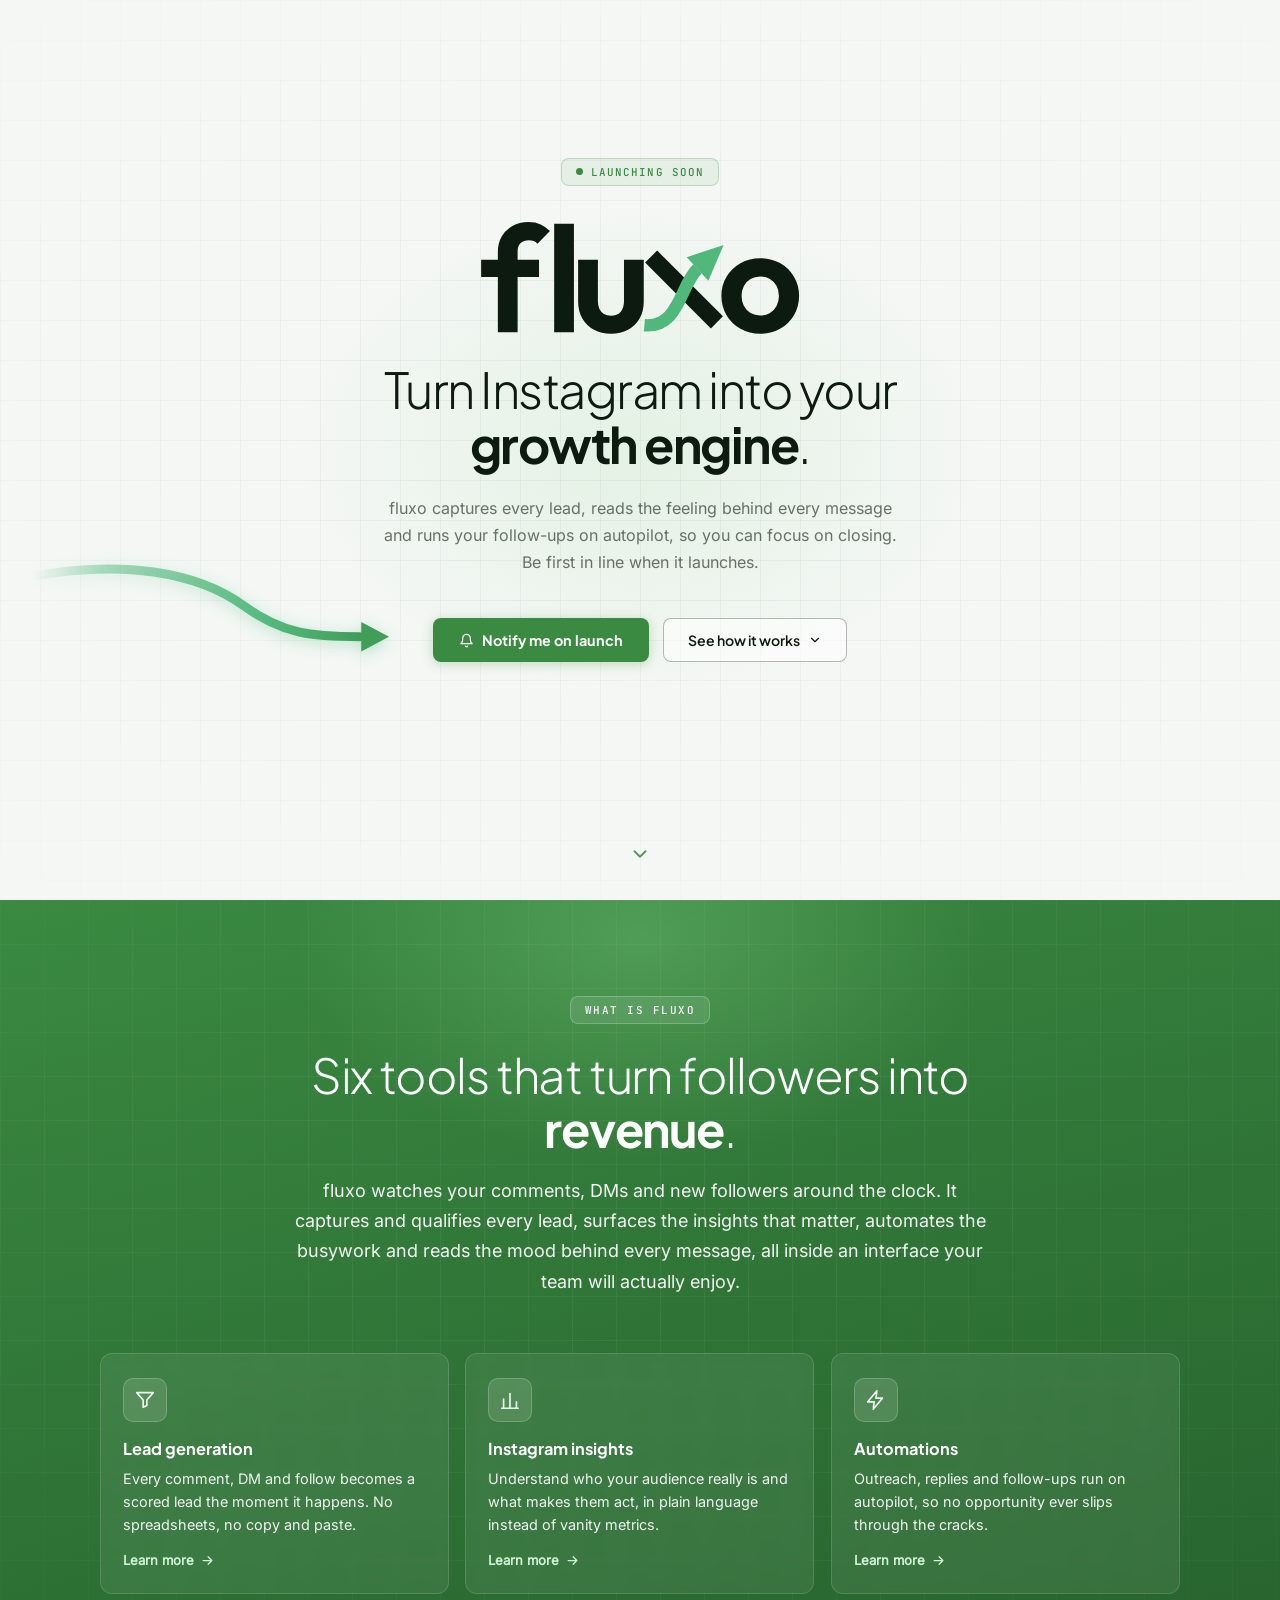
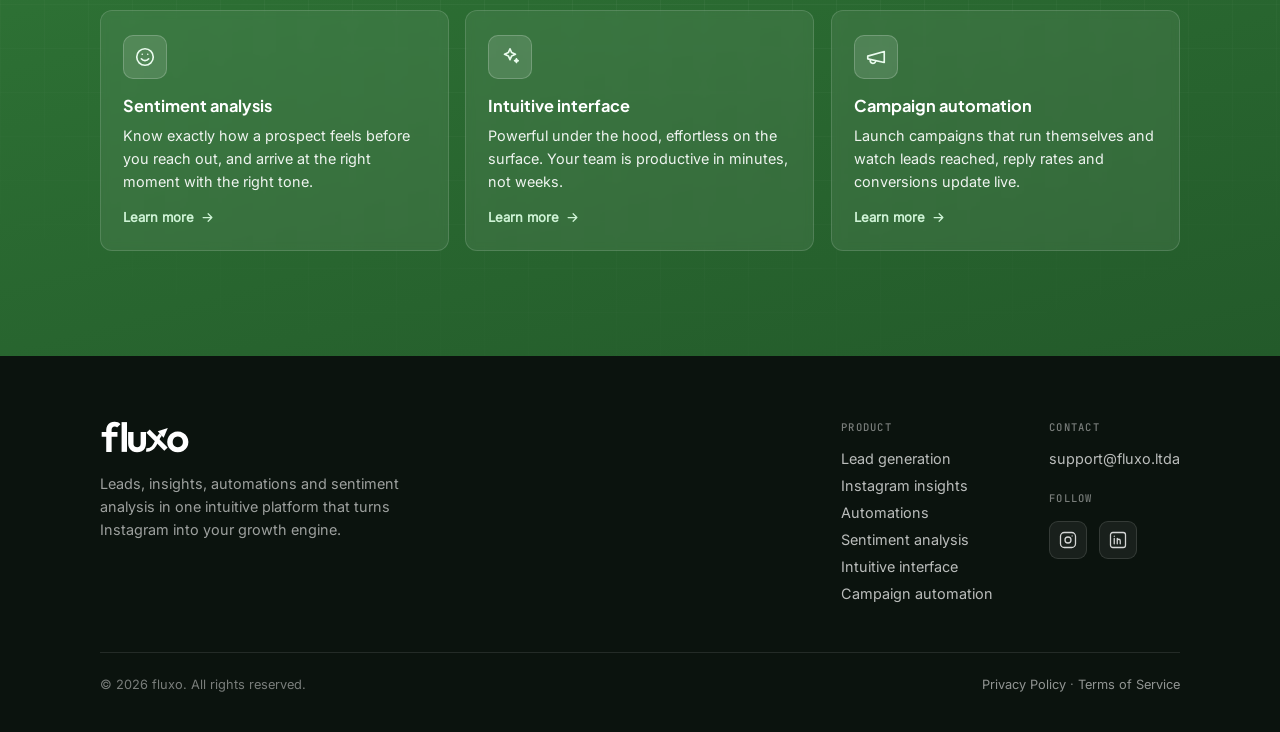
==== index.html @ 9ef4dfe9 "just flow" ====
<!DOCTYPE html><html lang="en"><head><meta charset="UTF-8"/><meta name="viewport" content="width=device-width,initial-scale=1,viewport-fit=cover"/><meta http-equiv="Content-Security-Policy" content="default-src 'none'; script-src 'sha256-4WPy30kkV44zpENaZ/X6O62LUem1Pz5Dt6xO+Ld1ZkA=' 'sha256-YEjooW00uyPLiehHqz4thWBObC7+czcZrtLSowVVfK8='; style-src 'self' 'unsafe-inline'; font-src 'self'; img-src 'self' data:; connect-src https://formspree.io; form-action https://formspree.io; base-uri 'none'"/><meta name="referrer" content="strict-origin-when-cross-origin"/><meta name="theme-color" content="#F4F7F4"/><title>fluxo: Turn Instagram into your growth engine</title><meta name="description" content="fluxo captures qualified leads, reads the sentiment behind every interaction and automates your follow-ups, straight from Instagram. Launching soon."/><meta property="og:type" content="website"/><meta property="og:url" content="https://fluxo.ltda/"/><meta property="og:title" content="fluxo: Turn Instagram into your growth engine"/><meta property="og:description" content="fluxo captures qualified leads, reads the sentiment behind every interaction and automates your follow-ups, straight from Instagram. Launching soon."/><meta property="og:image" content="https://fluxo.ltda/og.png"/><meta property="og:image:secure_url" content="https://fluxo.ltda/og.png"/><meta property="og:image:type" content="image/png"/><meta property="og:image:width" content="1200"/><meta property="og:image:height" content="630"/><meta property="og:image:alt" content="fluxo"/><meta property="og:site_name" content="fluxo"/><meta name="twitter:card" content="summary_large_image"/><meta name="twitter:title" content="fluxo: Turn Instagram into your growth engine"/><meta name="twitter:description" content="fluxo captures qualified leads, reads the sentiment behind every interaction and automates your follow-ups, straight from Instagram. Launching soon."/><meta name="twitter:image" content="https://fluxo.ltda/og.png"/><link rel="icon" type="image/svg+xml" href="./favicon.svg"/><link rel="stylesheet" href="./fonts/fonts.css"/><script type="application/ld+json">{"@context":"https://schema.org","@type":"Organization","name":"fluxo","url":"https://fluxo.ltda/","logo":"https://fluxo.ltda/logo.svg","sameAs":["https://www.instagram.com/fluxo.ltda/","https://www.linkedin.com/company/fluxo-ltda"]}</script><style>*,::after,::before{box-sizing:border-box;margin:0;padding:0}:root{--bg:#F4F7F4;--surface:#FFFFFF;--border:rgba(0,0,0,.08);--green:#3A8A41;--green-deep:#2F7535;--green-light:#7FCE85;--green-logo:#4FB87A;--text:#0D1A0F;--muted:rgba(13,26,15,.6)}html{scroll-behavior:smooth}body{font-family:Inter,'Segoe UI',sans-serif;display:flex;flex-direction:column;min-height:100vh;min-height:100dvh;background:var(--bg);color:var(--text);-webkit-text-size-adjust:100%}a{color:inherit}.main{flex:1;display:flex;align-items:center;justify-content:center;padding:48px 52px 72px;min-height:100vh;min-height:100dvh;position:relative;overflow:hidden}.main::before{content:'';position:absolute;top:50%;left:50%;width:700px;height:500px;transform:translate(-50%,-50%);background:radial-gradient(ellipse at center,rgba(127,206,133,.14) 0,transparent 68%);pointer-events:none}.main::after{content:'';position:absolute;inset:0;background-image:linear-gradient(rgba(0,0,0,.04) 1px,transparent 1px),linear-gradient(90deg,rgba(0,0,0,.04) 1px,transparent 1px);background-size:40px 40px;pointer-events:none;-webkit-mask-image:radial-gradient(ellipse 80% 70% at 50% 50%,#000 30%,transparent 100%);mask-image:radial-gradient(ellipse 80% 70% at 50% 50%,#000 30%,transparent 100%)}.content{position:relative;z-index:1;display:flex;flex-direction:column;align-items:center;text-align:center;max-width:680px;width:100%;margin-bottom:56px}.status-chip{display:inline-flex;align-items:center;gap:8px;padding:6px 14px;border-radius:8px;border:1px solid rgba(58,138,65,.25);background:rgba(58,138,65,.07);font-family:'JetBrains Mono',monospace;font-size:.68rem;font-weight:500;letter-spacing:.1em;color:var(--green);text-transform:uppercase;margin-bottom:30px}.pulse-dot{width:7px;height:7px;border-radius:8px;background:var(--green);flex-shrink:0;animation:pulse 2.2s ease-in-out infinite}@keyframes pulse{0%,100%{box-shadow:0 0 0 0 rgba(58,138,65,.45)}55%{box-shadow:0 0 0 6px rgba(58,138,65,0)}}.hero-group{display:flex;flex-direction:column;align-items:center;gap:22px;margin-bottom:22px}.hero-logo{height:124px;width:auto;display:block}.headline{font-family:'Plus Jakarta Sans',sans-serif;font-size:clamp(2rem,4.4vw,3.1rem);font-weight:300;letter-spacing:-1.5px;line-height:1.12;color:var(--text)}.headline b{font-weight:700;white-space:nowrap}.subline{font-size:1rem;line-height:1.7;color:var(--muted);max-width:520px;margin-bottom:42px}.cta-row{position:relative;display:flex;align-items:center;gap:14px;flex-wrap:wrap;justify-content:center}.btn-primary{display:inline-flex;align-items:center;gap:8px;padding:13px 26px;border-radius:8px;background:var(--green);color:#fff;font-family:'Plus Jakarta Sans',sans-serif;font-size:.9rem;font-weight:700;cursor:pointer;border:none;text-decoration:none;transition:background .15s,transform .15s,box-shadow .15s;box-shadow:0 2px 12px rgba(58,138,65,.28);touch-action:manipulation}.btn-primary:hover{background:var(--green-deep);transform:translateY(-2px);box-shadow:0 4px 18px rgba(58,138,65,.38)}.btn-primary:active{transform:translateY(0)}.btn-primary svg{width:15px;height:15px;fill:none;stroke:currentColor;stroke-width:2;stroke-linecap:round;stroke-linejoin:round}.btn-ghost{display:inline-flex;align-items:center;gap:8px;padding:12px 24px;border-radius:8px;background:rgba(255,255,255,.55);color:var(--text);font-family:'Plus Jakarta Sans',sans-serif;font-size:.88rem;font-weight:600;cursor:pointer;border:1px solid rgba(0,0,0,.28);text-decoration:none;transition:color .15s,border-color .2s,background .15s,transform .15s;touch-action:manipulation}.btn-ghost:hover{border-color:rgba(58,138,65,.4);background:rgba(58,138,65,.05);transform:translateY(-2px)}.btn-ghost svg{width:14px;height:14px;fill:none;stroke:currentColor;stroke-width:2;stroke-linecap:round;stroke-linejoin:round}.hero-arrow{position:absolute;right:calc(100% + 26px);top:50%;transform:translateY(-50%);width:min(30vw,470px);pointer-events:none;display:none}.hero-arrow svg{width:100%;height:auto;display:block;overflow:visible}@media (hover:hover) and (pointer:fine) and (min-width:980px){.hero-arrow{display:block}}.arrow-path{stroke-dasharray:1;stroke-dashoffset:1;animation:arrow-draw 1.35s cubic-bezier(.55,.08,.28,1) .75s forwards}@keyframes arrow-draw{to{stroke-dashoffset:0}}.arrow-shine{stroke-dasharray:.16 1.84;stroke-dashoffset:.16;opacity:.9;animation:arrow-shine 4.8s linear 2.6s infinite}@keyframes arrow-shine{0%{stroke-dashoffset:.16}42%{stroke-dashoffset:-1}100%{stroke-dashoffset:-1}}.arrow-head{opacity:0;transform:scale(.5);transform-origin:418px 96px;animation:arrow-pop .45s cubic-bezier(.34,1.56,.64,1) 1.95s forwards}@keyframes arrow-pop{to{opacity:1;transform:scale(1)}}.hero-arrow svg{animation:arrow-float 7s ease-in-out 2.4s infinite}@keyframes arrow-float{0%,100%{transform:translateY(0)}50%{transform:translateY(-7px)}}.scroll-cue{position:absolute;bottom:26px;left:50%;transform:translateX(-50%);z-index:2;width:40px;height:40px;display:flex;align-items:center;justify-content:center;color:var(--green);text-decoration:none;animation:cue 1.8s ease-in-out infinite;opacity:.85;visibility:visible;transition:opacity .35s,visibility 0s linear 0s}.scroll-cue:hover{opacity:1}.scroll-cue.hidden{opacity:0;visibility:hidden;pointer-events:none;transition:opacity .35s,visibility 0s linear .35s}.scroll-cue svg{width:22px;height:22px;fill:none;stroke:currentColor;stroke-width:2;stroke-linecap:round;stroke-linejoin:round}@keyframes cue{0%,100%{transform:translate(-50%,0)}50%{transform:translate(-50%,7px)}}.reveal{opacity:0;transform:translateY(18px);transition:opacity .6s ease,transform .6s ease;transition-delay:var(--reveal-delay,0s)}.reveal.in{opacity:1;transform:none}.product{position:relative;background:linear-gradient(165deg,#3a8a41 0,#2c6e33 55%,#235a2a 100%);color:#fff;padding:96px 52px 104px;overflow:hidden}.product::before{content:'';position:absolute;inset:0;background-image:linear-gradient(rgba(255,255,255,.05) 1px,transparent 1px),linear-gradient(90deg,rgba(255,255,255,.05) 1px,transparent 1px);background-size:44px 44px;-webkit-mask-image:radial-gradient(ellipse 90% 80% at 50% 28%,#000 30%,transparent 100%);mask-image:radial-gradient(ellipse 90% 80% at 50% 28%,#000 30%,transparent 100%);pointer-events:none}.product::after{content:'';position:absolute;top:-180px;left:50%;transform:translateX(-50%);width:700px;height:440px;background:radial-gradient(ellipse at center,rgba(127,206,133,.35) 0,transparent 70%);pointer-events:none}.product-inner{position:relative;z-index:1;max-width:1080px;margin:0 auto}.product-head{max-width:700px;margin:0 auto 56px;text-align:center}.product-kicker{display:inline-flex;align-items:center;gap:8px;font-family:'JetBrains Mono',monospace;font-size:.68rem;font-weight:500;letter-spacing:.14em;text-transform:uppercase;color:rgba(255,255,255,.97);background:rgba(255,255,255,.1);border:1px solid rgba(255,255,255,.22);padding:6px 14px;border-radius:8px;margin-bottom:24px}.product-title{font-family:'Plus Jakarta Sans',sans-serif;font-size:clamp(1.9rem,4.5vw,3rem);font-weight:300;letter-spacing:-1.2px;line-height:1.12;margin-bottom:20px}.product-title b{font-weight:700;white-space:nowrap}.product-lead{font-size:clamp(.98rem,2vw,1.12rem);line-height:1.7;color:rgba(255,255,255,.94)}.feature-grid{display:grid;grid-template-columns:repeat(3,1fr);gap:16px;perspective:1400px}.feature-card{position:relative;overflow:hidden;background:rgba(255,255,255,.07);border:1px solid rgba(255,255,255,.14);border-radius:12px;padding:24px 22px;text-align:left;-webkit-backdrop-filter:blur(4px);backdrop-filter:blur(4px);transition:transform .25s,background .2s,border-color .2s;text-decoration:none;color:inherit;display:block;will-change:transform}.feature-card:hover{transform:translateY(-4px);background:rgba(255,255,255,.11);border-color:rgba(255,255,255,.28)}.feature-card::after{content:'';position:absolute;inset:0;border-radius:inherit;background:radial-gradient(190px circle at var(--mx,50%) var(--my,50%),rgba(255,255,255,.12),transparent 65%);opacity:0;transition:opacity .25s;pointer-events:none}.feature-card:hover::after{opacity:1}.feature-card:focus-visible{outline:2px solid #CFF3D6;outline-offset:3px}.feature-icon{width:44px;height:44px;border-radius:10px;background:rgba(255,255,255,.12);border:1px solid rgba(255,255,255,.2);display:flex;align-items:center;justify-content:center;margin-bottom:16px;transition:transform .25s,background .2s}.feature-card:hover .feature-icon{transform:scale(1.07);background:rgba(255,255,255,.18)}.feature-icon svg{width:22px;height:22px;fill:none;stroke:#EAFBEE;stroke-width:1.8;stroke-linecap:round;stroke-linejoin:round}.feature-name{font-family:'Plus Jakarta Sans',sans-serif;font-size:1.02rem;font-weight:700;margin-bottom:8px}.feature-text{font-size:.9rem;line-height:1.6;color:rgba(255,255,255,.92)}.feature-more{margin-top:16px;display:inline-flex;align-items:center;gap:6px;font-size:.82rem;font-weight:700;color:#cff3d6}.feature-more svg{width:15px;height:15px;fill:none;stroke:currentColor;stroke-width:2;stroke-linecap:round;stroke-linejoin:round;transition:transform .2s}.feature-card:hover .feature-more svg{transform:translateX(3px)}.site-footer{background:#0b130e;color:rgba(255,255,255,.72);padding:64px 52px 40px}.footer-inner{max-width:1080px;margin:0 auto;display:flex;flex-wrap:wrap;gap:48px;justify-content:space-between}.footer-brand{max-width:340px}.footer-logo{height:34px;width:auto;display:block;margin-bottom:18px;filter:brightness(0) invert(1)}.footer-tagline{font-size:.9rem;line-height:1.6;color:rgba(255,255,255,.6)}.footer-cols{display:flex;gap:56px;flex-wrap:wrap}.footer-col h3{font-family:'JetBrains Mono',monospace;font-size:.66rem;letter-spacing:.12em;text-transform:uppercase;color:rgba(255,255,255,.45);margin-bottom:16px;font-weight:500}.footer-col .footer-mail,.footer-col a{display:block;font-size:.9rem;color:rgba(255,255,255,.72);text-decoration:none;margin-bottom:10px;transition:color .15s}.footer-col a:hover{color:var(--green-light)}.footer-social{display:flex;gap:12px;margin-top:2px}.footer-social a{width:38px;height:38px;border-radius:9px;margin:0;background:rgba(255,255,255,.06);border:1px solid rgba(255,255,255,.12);display:flex;align-items:center;justify-content:center;transition:background .15s,border-color .15s,transform .15s}.footer-social a:hover{background:rgba(127,206,133,.15);border-color:rgba(127,206,133,.4);transform:translateY(-2px)}.footer-social svg{width:18px;height:18px;fill:none;stroke:rgba(255,255,255,.82);stroke-width:1.7;stroke-linecap:round;stroke-linejoin:round}.footer-bottom{max-width:1080px;margin:40px auto 0;padding-top:24px;border-top:1px solid rgba(255,255,255,.1);display:flex;flex-wrap:wrap;gap:12px;justify-content:space-between;align-items:center;font-size:.8rem;color:rgba(255,255,255,.45)}.footer-bottom a{color:rgba(255,255,255,.55);text-decoration:none}.footer-bottom a:hover{color:var(--green-light)}.notify-overlay{position:fixed;inset:0;z-index:100;display:flex;align-items:center;justify-content:center;background:rgba(10,20,12,.45);-webkit-backdrop-filter:blur(6px);backdrop-filter:blur(6px);opacity:0;visibility:hidden;pointer-events:none;transition:opacity .22s ease,visibility 0s linear .22s}.notify-overlay.open{opacity:1;visibility:visible;pointer-events:all;transition:opacity .22s ease,visibility 0s linear 0s}.notify-modal{position:relative;background:#fff;border:1px solid rgba(0,0,0,.09);border-radius:8px;padding:40px 40px 36px;width:100%;max-width:420px;box-shadow:0 24px 64px rgba(0,0,0,.13),0 4px 16px rgba(0,0,0,.07);transform:translateY(14px) scale(.97);transition:transform .25s cubic-bezier(.22,1,.36,1);font-family:'Plus Jakarta Sans',sans-serif}.notify-overlay.open .notify-modal{transform:translateY(0) scale(1)}.modal-close{position:absolute;top:16px;right:16px;width:30px;height:30px;border-radius:8px;background:0 0;border:1px solid var(--border);display:flex;align-items:center;justify-content:center;cursor:pointer;color:var(--muted);transition:background .15s,color .15s,border-color .15s}.modal-close:hover{background:rgba(0,0,0,.05);color:var(--text);border-color:rgba(0,0,0,.15)}.modal-close svg{width:13px;height:13px}.modal-bell{width:44px;height:44px;border-radius:8px;background:rgba(58,138,65,.1);border:1px solid rgba(58,138,65,.2);display:flex;align-items:center;justify-content:center;margin-bottom:18px}.modal-bell svg{width:20px;height:20px;stroke:var(--green);fill:none;stroke-width:2;stroke-linecap:round;stroke-linejoin:round}.modal-title{font-size:1.2rem;font-weight:700;letter-spacing:-.4px;color:var(--text);margin-bottom:6px}.modal-desc{font-size:.875rem;color:var(--muted);line-height:1.55;margin-bottom:26px}.modal-form{display:flex;flex-direction:column;gap:14px}.field-group{display:flex;flex-direction:column;gap:6px}.field-group label{font-size:.78rem;font-weight:600;color:var(--text);letter-spacing:.01em}.field-group input{padding:10px 14px;border-radius:8px;border:1px solid rgba(0,0,0,.13);background:#fafafa;font-family:'Plus Jakarta Sans',sans-serif;font-size:.88rem;color:var(--text);outline:0;transition:border-color .18s,box-shadow .18s,background .18s}.field-group input::placeholder{color:rgba(13,26,15,.48)}.field-group input:focus{border-color:rgba(58,138,65,.55);background:#fff;box-shadow:0 0 0 3px rgba(58,138,65,.1)}.field-group input.invalid{border-color:rgba(210,50,50,.5);box-shadow:0 0 0 3px rgba(210,50,50,.08)}.field-error{font-size:.74rem;color:#c0392b;margin-top:1px;display:none}.field-error.visible{display:block}.form-error{font-size:.8rem;color:#c0392b;line-height:1.45;margin-top:2px;display:none}.form-error.visible{display:block}.modal-submit{margin-top:6px;padding:12px 20px;border-radius:8px;background:var(--green);color:#fff;font-family:'Plus Jakarta Sans',sans-serif;font-size:.88rem;font-weight:700;border:none;cursor:pointer;transition:background .15s,transform .15s,box-shadow .15s;box-shadow:0 2px 10px rgba(58,138,65,.3);touch-action:manipulation}.modal-submit:hover{background:var(--green-deep);transform:translateY(-1px);box-shadow:0 4px 16px rgba(58,138,65,.38)}.modal-submit:active{transform:translateY(0)}.modal-success{display:none;flex-direction:column;align-items:center;text-align:center;padding:12px 0 4px}.modal-success.show{display:flex}.modal-form.hide{display:none}.success-check{width:52px;height:52px;border-radius:8px;background:rgba(58,138,65,.1);border:1.5px solid rgba(58,138,65,.3);display:flex;align-items:center;justify-content:center;margin-bottom:16px}.success-check svg{width:22px;height:22px;stroke:var(--green);fill:none;stroke-width:2.5;stroke-linecap:round;stroke-linejoin:round}.success-title{font-size:1.05rem;font-weight:700;color:var(--text);margin-bottom:6px}.success-sub{font-size:.84rem;color:var(--muted);line-height:1.55}@media (max-width:860px){.main{padding:32px 24px 64px}.product{padding:72px 24px 84px}.feature-grid{grid-template-columns:1fr 1fr}.site-footer{padding:56px 24px 36px}.footer-inner{gap:36px}}@media (max-width:600px){.main{padding:28px 20px 64px;padding-top:calc(28px + env(safe-area-inset-top));padding-left:calc(20px + env(safe-area-inset-left));padding-right:calc(20px + env(safe-area-inset-right))}.content{margin-bottom:24px}.hero-group{gap:16px}.hero-logo{height:92px}.headline{font-size:clamp(1.5rem,6.4vw,1.9rem);letter-spacing:-.6px}.btn-ghost,.btn-primary{padding:13px 24px;font-size:.9rem}.notify-overlay{padding:16px;align-items:flex-end}.notify-modal{padding:32px 24px 28px;margin-bottom:env(safe-area-inset-bottom)}.field-group input{font-size:16px;padding:12px 14px}.modal-submit{padding:14px 20px;font-size:.95rem}.scroll-cue{bottom:calc(16px + env(safe-area-inset-bottom))}}@media (max-width:560px){.product{padding:56px 20px 64px}.feature-grid{grid-template-columns:1fr}.footer-inner{flex-direction:column;gap:32px}.footer-cols{gap:36px}.footer-bottom{flex-direction:column;align-items:flex-start;gap:8px}}@media (hover:none) and (pointer:coarse){.hero-arrow{display:none}}@media (prefers-reduced-motion:reduce){html{scroll-behavior:auto}.hero-arrow svg,.pulse-dot,.scroll-cue{animation:none}.arrow-path{animation:none;stroke-dashoffset:0}.arrow-head{animation:none;opacity:1;transform:none}.arrow-shine{display:none}.reveal{opacity:1;transform:none;transition:none}.feature-card,.feature-icon{transition:none}}</style></head><body><main class="main"><div class="content"><span class="status-chip" data-reveal><span class="pulse-dot"></span>Launching soon</span><div class="hero-group" data-reveal><img class="hero-logo" src="./logo.svg" alt="fluxo"/><h1 class="headline">Turn Instagram into your <b>growth engine</b>.</h1></div><p class="subline" data-reveal>fluxo captures every lead, reads the feeling behind every message and runs your follow-ups on autopilot, so you can focus on closing. Be first in line when it launches.</p><div class="cta-row" data-reveal><span class="hero-arrow" aria-hidden="true"><svg viewBox="0 0 470 200" xmlns="http://www.w3.org/2000/svg"><defs><linearGradient id="arrowGrad" x1="0" y1="0" x2="1" y2="0"><stop offset="0" stop-color="#4FB87A" stop-opacity="0"/><stop offset=".22" stop-color="#4FB87A" stop-opacity=".45"/><stop offset=".7" stop-color="#4FB87A" stop-opacity=".95"/><stop offset="1" stop-color="#3F9E59"/></linearGradient><filter id="arrowGlow" x="-20%" y="-60%" width="140%" height="220%"><feDropShadow dx="0" dy="4" stdDeviation="9" flood-color="#4FB87A" flood-opacity=".38"/></filter></defs><g filter="url(#arrowGlow)"><path class="arrow-path" pathLength="1" fill="none" stroke="url(#arrowGrad)" stroke-width="11" stroke-linecap="round" d="M 12 22 C 120 2 212 16 270 58 C 318 93 354 96 412 96"/><path class="arrow-shine" pathLength="1" fill="none" stroke="#E9FFEF" stroke-width="3.6" stroke-linecap="round" d="M 12 22 C 120 2 212 16 270 58 C 318 93 354 96 412 96"/><path class="arrow-head" fill="#3F9E59" d="M 414 78 L 448 96 L 414 114 Z"/></g></svg> </span><button class="btn-primary" id="notifyBtn" type="button"><svg viewBox="0 0 24 24" aria-hidden="true" focusable="false"><path d="M18 8A6 6 0 0 0 6 8c0 7-3 9-3 9h18s-3-2-3-9"/><path d="M13.73 21a2 2 0 0 1-3.46 0"/></svg> Notify me on launch</button> <a class="btn-ghost" href="#product">See how it works <svg viewBox="0 0 24 24" aria-hidden="true" focusable="false"><polyline points="6 9 12 15 18 9"/></svg></a></div></div><a class="scroll-cue" href="#product" aria-label="Scroll to learn more"><svg viewBox="0 0 24 24" aria-hidden="true" focusable="false"><polyline points="6 9 12 15 18 9"/></svg></a></main><section class="product" id="product"><div class="product-inner"><div class="product-head" data-scroll-reveal><span class="product-kicker">What is fluxo</span><h2 class="product-title">Six tools that turn followers into <b>revenue</b>.</h2><p class="product-lead">fluxo watches your comments, DMs and new followers around the clock. It captures and qualifies every lead, surfaces the insights that matter, automates the busywork and reads the mood behind every message, all inside an interface your team will actually enjoy.</p></div><div class="feature-grid"><a class="feature-card" href="./generate-leads.html" data-scroll-reveal><div class="feature-icon"><svg viewBox="0 0 24 24" aria-hidden="true" focusable="false"><path d="M3 4h18l-7 8v6l-4 2v-8z"/></svg></div><h3 class="feature-name">Lead generation</h3><p class="feature-text">Every comment, DM and follow becomes a scored lead the moment it happens. No spreadsheets, no copy and paste.</p><span class="feature-more">Learn more<svg viewBox="0 0 24 24" aria-hidden="true" focusable="false"><path d="M5 12h14M13 6l6 6-6 6"/></svg></span></a><a class="feature-card" href="./instagram-insights.html" data-scroll-reveal><div class="feature-icon"><svg viewBox="0 0 24 24" aria-hidden="true" focusable="false"><path d="M5 21V11M12 21V5M19 21V14"/><path d="M3 21h18"/></svg></div><h3 class="feature-name">Instagram insights</h3><p class="feature-text">Understand who your audience really is and what makes them act, in plain language instead of vanity metrics.</p><span class="feature-more">Learn more<svg viewBox="0 0 24 24" aria-hidden="true" focusable="false"><path d="M5 12h14M13 6l6 6-6 6"/></svg></span></a><a class="feature-card" href="./automations.html" data-scroll-reveal><div class="feature-icon"><svg viewBox="0 0 24 24" aria-hidden="true" focusable="false"><path d="M13 2 3 14h7l-1 8 10-12h-7z"/></svg></div><h3 class="feature-name">Automations</h3><p class="feature-text">Outreach, replies and follow-ups run on autopilot, so no opportunity ever slips through the cracks.</p><span class="feature-more">Learn more<svg viewBox="0 0 24 24" aria-hidden="true" focusable="false"><path d="M5 12h14M13 6l6 6-6 6"/></svg></span></a><a class="feature-card" href="./sentiment-analysis.html" data-scroll-reveal><div class="feature-icon"><svg viewBox="0 0 24 24" aria-hidden="true" focusable="false"><circle cx="12" cy="12" r="9"/><path d="M8 14s1.5 2 4 2 4-2 4-2"/><path d="M9 9h.01M15 9h.01"/></svg></div><h3 class="feature-name">Sentiment analysis</h3><p class="feature-text">Know exactly how a prospect feels before you reach out, and arrive at the right moment with the right tone.</p><span class="feature-more">Learn more<svg viewBox="0 0 24 24" aria-hidden="true" focusable="false"><path d="M5 12h14M13 6l6 6-6 6"/></svg></span></a><a class="feature-card" href="./intuitive-interface.html" data-scroll-reveal><div class="feature-icon"><svg viewBox="0 0 24 24" aria-hidden="true" focusable="false"><path d="M12 3l1.8 4.2L18 9l-4.2 1.8L12 15l-1.8-4.2L6 9l4.2-1.8z"/><path d="M19 14l.6 1.4 1.4.6-1.4.6-.6 1.4-.6-1.4-1.4-.6 1.4-.6z"/></svg></div><h3 class="feature-name">Intuitive interface</h3><p class="feature-text">Powerful under the hood, effortless on the surface. Your team is productive in minutes, not weeks.</p><span class="feature-more">Learn more<svg viewBox="0 0 24 24" aria-hidden="true" focusable="false"><path d="M5 12h14M13 6l6 6-6 6"/></svg></span></a><a class="feature-card" href="./campaign-automation.html" data-scroll-reveal><div class="feature-icon"><svg viewBox="0 0 24 24" aria-hidden="true" focusable="false"><path d="m3 11 18-5v12L3 14v-3z"/><path d="M11.6 16.8a3 3 0 1 1-5.8-1.6"/></svg></div><h3 class="feature-name">Campaign automation</h3><p class="feature-text">Launch campaigns that run themselves and watch leads reached, reply rates and conversions update live.</p><span class="feature-more">Learn more<svg viewBox="0 0 24 24" aria-hidden="true" focusable="false"><path d="M5 12h14M13 6l6 6-6 6"/></svg></span></a></div></div></section><footer class="site-footer"><div class="footer-inner"><div class="footer-brand"><img class="footer-logo" src="./logo.svg" alt="fluxo"/><p class="footer-tagline">Leads, insights, automations and sentiment analysis in one intuitive platform that turns Instagram into your growth engine.</p></div><div class="footer-cols"><div class="footer-col"><h3>Product</h3><a href="./generate-leads.html">Lead generation</a> <a href="./instagram-insights.html">Instagram insights</a> <a href="./automations.html">Automations</a> <a href="./sentiment-analysis.html">Sentiment analysis</a> <a href="./intuitive-interface.html">Intuitive interface</a> <a href="./campaign-automation.html">Campaign automation</a></div><div class="footer-col"><h3>Contact</h3><a class="footer-mail" href="mailto:support@fluxo.ltda">support@fluxo.ltda</a><h3 style="margin-top:24px">Follow</h3><div class="footer-social"><a href="https://www.instagram.com/fluxo.ltda/" target="_blank" rel="noopener noreferrer" aria-label="Instagram"><svg viewBox="0 0 24 24"><rect x="2" y="2" width="20" height="20" rx="5"/><circle cx="12" cy="12" r="4"/><path d="M17.5 6.5h.01"/></svg></a><a href="https://www.linkedin.com/company/fluxo-ltda" target="_blank" rel="noopener noreferrer" aria-label="LinkedIn"><svg viewBox="0 0 24 24"><rect x="2" y="2" width="20" height="20" rx="3"/><path d="M7 10v7M7 7v.01M11 17v-4a2 2 0 0 1 4 0v4M11 10v7"/></svg></a></div></div></div></div><div class="footer-bottom"><span>© 2026 fluxo. All rights reserved.</span> <span><a href="#">Privacy Policy</a> · <a href="#">Terms of Service</a></span></div></footer><div id="notifyOverlay" class="notify-overlay" role="dialog" aria-modal="true" aria-labelledby="modalTitle" aria-hidden="true"><div class="notify-modal"><button class="modal-close" id="modalClose" type="button" aria-label="Close"><svg viewBox="0 0 24 24" fill="none" stroke="currentColor" stroke-width="2" stroke-linecap="round" aria-hidden="true" focusable="false"><line x1="18" y1="6" x2="6" y2="18"/><line x1="6" y1="6" x2="18" y2="18"/></svg></button><div class="modal-bell"><svg viewBox="0 0 24 24" aria-hidden="true" focusable="false"><path d="M18 8A6 6 0 0 0 6 8c0 7-3 9-3 9h18s-3-2-3-9"/><path d="M13.73 21a2 2 0 0 1-3.46 0"/></svg></div><h2 class="modal-title" id="modalTitle">Be first in line</h2><p class="modal-desc">Leave your details and we'll email you the moment fluxo goes live. No spam, just the launch.</p><form class="modal-form" id="notifyForm" action="https://formspree.io/f/xwvjplwk" method="POST" novalidate><div class="field-group"><label for="modalName">Full name</label> <input type="text" id="modalName" name="fullName" placeholder="Jane Smith" autocomplete="name" maxlength="100" required aria-required="true" aria-describedby="nameError"/> <span class="field-error" id="nameError">Please enter your full name.</span></div><div class="field-group"><label for="modalEmail">Email</label> <input type="email" id="modalEmail" name="email" placeholder="jane@example.com" autocomplete="email" maxlength="254" required aria-required="true" aria-describedby="emailError"/> <span class="field-error" id="emailError">Please enter a valid email address.</span></div><div class="field-group"><label for="modalPhone">Phone <span style="font-weight:400;color:var(--muted)">(optional)</span></label> <input type="tel" id="modalPhone" name="phone" placeholder="+55 11 99999-9999" autocomplete="tel" inputmode="tel" maxlength="32" aria-describedby="phoneError"/> <span class="field-error" id="phoneError">Please enter a valid phone number.</span></div><input type="text" name="_gotcha" tabindex="-1" autocomplete="off" aria-hidden="true" style="position:absolute;left:-9999px;width:1px;height:1px;opacity:0;pointer-events:none"/><p class="form-error" id="formError" role="alert"></p><button type="submit" class="modal-submit">Notify me on launch</button></form><div class="modal-success" id="modalSuccess" role="status"><div class="success-check"><svg viewBox="0 0 24 24" aria-hidden="true" focusable="false"><polyline points="20 6 9 17 4 12"/></svg></div><div class="success-title">You're on the list</div><p class="success-sub">We'll email you the moment fluxo is ready to meet you.</p></div></div></div><script>function _0x4098(){var _0x36ed53=['Bw9KywXdBg9Zzq','BgvMDa','CMvTB3zL','CMvZzxq','C2HVDW','CgHVBMvfCNjVCG','y2XPzw50wq','ifLVDsDYzsbVBIb0AguGBgLZDa','zgvNkq','Dg9Nz2XL','DhjPBq','ANnVBG','yMfJA2DYB3vUza','ls1TEa','D2LKDgG','Cg9PBNrLCMrVD24','Aw5WDxqUAw52ywXPza','Dg9gAxHLza','Bw91C2vTB3zL','Aw52ywXPza','yxjPys1PBNzHBgLK','yxbWzw5Kq2HPBgq','BM90Awz5qNrU','z2v0rwXLBwvUDej5swq','Aw5KzxHpzG','w2rHDgeTCMv2zwfSxq','yNv0Dg9UlcbPBNb1DcWGw2HYzwzD','BwvZC2fNzq','AgvPz2H0','mtqYodC4ndHsvMXuuhq','ue9tva','DMLLD0jVEa','BM9Uzq','phbVBhLSAw5LihbVAw50CZ0ImJaGnIa5ide3idqGmtiIlZ4','lMj0BI1NAg9ZDa','BwfW','B2jZzxj2zq','C2nYB2XS','mta2mJaYmvrKz1PuuG','w2rHDgeTC2nYB2XSlxjLDMvHBf0','Bw91C2vSzwf2zq','zgLZywjSzwq','zM9JDxm','yM94u2HHzg93','zMfSC2u','Dg9W','Bwf0y2HnzwrPyq','C3vIBwL0','DhjHBNnSyxrLwsGTnhb4ksbYB3rHDgvyka','CMvTB3zLqxr0CMLIDxrL','mte3mhLQq0vqDG','Dhj1zq','zgvMyxvSDa','y29UDgfPBNm','ChvZAa','A2v5zg93BG','ywrKrxzLBNrmAxn0zw5LCG','rxnJyxbL','ndm1odu2B2npENrq','ywn0Aw9U','AgLKzgvU','lMzLyxr1CMuTy2fYza','y2XPy2S','AxnjBNrLCNnLy3rPBMC','zM9YrwfJAa','y2XHC3nmAxn0','iZjfnZaZnq','D2fPDa','y2f0y2G','mJaYnZK0AuvgtxfM','DgfYz2v0','ls1YzxzLywWTzgvSyxK','ywrK','BgvUz3rO','ntzuBvDUCMq','mJK4mgjmyMz5vG','Bwf0y2HLCW','y2XLyxjuAw1LB3v0','AM9PBG','BM90Awz5t3zLCMXHEq','Dgv4DenVBNrLBNq','Dw5VyNnLCNzL','zw1HAwXfCNjVCG','kgHVDMvYoIbOB3zLCIKGyw5KicHWB2LUDgvYoIbMAw5Lkq','Bw9KywXtDwnJzxnZ','zM9JDxnHyMXL','DMLZAwjSzq','z2v0qM91BMrPBMDdBgLLBNrszwn0','B3bHy2L0Eq','C3r5Bgu','i25VDgLMEq','CMvWBgfJzq','C2XPy2u','C2HPzNrlzxK','CxvLCNLtzwXLy3rVCKfSBa','DgHLBG','yxjPys1OAwrKzw4','lNnJCM9SBc1JDwu','DMfSDwu','Ahr0CdOVl3D3DY53mY5VCMCVmJaWmc9ZDMC','B3bLBG','Bg9JyxrPB24','u2vUzgLUz+kaPG','y3vYC29Y','C3zN','y29SB3i','mZvkA25wrLe','CxvLCNLtzwXLy3rVCG','A2v5','y2XPzw50wa','Bw9KywXoyw1L','Aw5Uzxjive1m','DgvZDa','vgfI','mtfxrKnls2m','ndm3mZm3u3DIEfP5','C2v0uhjVCgvYDhK','q291BgrUj3qGCMvHy2GGDgHLihnLCNzLCI4Gq2HLy2SGEw91CIbJB25Uzwn0Aw9UigfUzcb0CNKGywDHAw4U','zxjYB3jZ','CMv2zwfS','DhjHBNnMB3jT','zgvNksbYB3rHDgvzka','B2zMC2v0ugfYzw50','khbYzwzLCNmTCMvKDwnLzc1TB3rPB246ihjLzhvJzsK','Aw5WDxq','y3jLyxrLvgv4De5Vzgu','ywn0AxzLrwXLBwvUDa','yxbWBgLJyxrPB24VANnVBG','BM90Awz5rM9YBq','C2v0vgLTzw91Da','y3jLyxrLrwXLBwvUDe5t','mMThs2jgvW','BMfTzuvYCM9Y','CMDIysG1ocWXmZGSnJuSlJe0kq','ChjLDMvUDerLzMf1Bhq','DgfIsw5KzxG','AgLKzq','C2v0qxr0CMLIDxrL','u29TzxrOAw5NihDLBNqGD3jVBMCUifbSzwfZzsb0CNKGywDHAw4U','mtC1mZaZmhv4C3rfEa'];_0x4098=function(){return _0x36ed53;};return _0x4098();}function _0x1e19(_0x475a54,_0xe88f05){_0x475a54=_0x475a54-0x179;var _0x4098d3=_0x4098();var _0x1e194f=_0x4098d3[_0x475a54];if(_0x1e19['loKyAN']===undefined){var _0x5741b0=function(_0x1c19cc){var _0x55e105='abcdefghijklmnopqrstuvwxyzABCDEFGHIJKLMNOPQRSTUVWXYZ0123456789+/=';var _0x2a8a25='',_0x6e5263='';for(var _0x3ad085=0x0,_0x3dd5b5,_0x39d7ad,_0x3671a5=0x0;_0x39d7ad=_0x1c19cc['charAt'](_0x3671a5++);~_0x39d7ad&&(_0x3dd5b5=_0x3ad085%0x4?_0x3dd5b5*0x40+_0x39d7ad:_0x39d7ad,_0x3ad085++%0x4)?_0x2a8a25+=String['fromCharCode'](0xff&_0x3dd5b5>>(-0x2*_0x3ad085&0x6)):0x0){_0x39d7ad=_0x55e105['indexOf'](_0x39d7ad);}for(var _0x22a80f=0x0,_0x2108b0=_0x2a8a25['length'];_0x22a80f<_0x2108b0;_0x22a80f++){_0x6e5263+='%'+('00'+_0x2a8a25['charCodeAt'](_0x22a80f)['toString'](0x10))['slice'](-0x2);}return decodeURIComponent(_0x6e5263);};_0x1e19['OJsELt']=_0x5741b0,_0x1e19['SkZWSG']={},_0x1e19['loKyAN']=!![];}var _0x2a3e8e=_0x4098d3[0x0],_0x305e52=_0x475a54+_0x2a3e8e,_0x2a950d=_0x1e19['SkZWSG'][_0x305e52];return!_0x2a950d?(_0x1e194f=_0x1e19['OJsELt'](_0x1e194f),_0x1e19['SkZWSG'][_0x305e52]=_0x1e194f):_0x1e194f=_0x2a950d,_0x1e194f;}(function(_0x3d8ce7,_0x306f81){var _0x58f824=_0x1e19,_0x1a85ff=_0x3d8ce7();while(!![]){try{var _0x2e299a=-parseInt(_0x58f824(0x1a9))/0x1+parseInt(_0x58f824(0x1f2))/0x2*(-parseInt(_0x58f824(0x195))/0x3)+parseInt(_0x58f824(0x1ba))/0x4*(-parseInt(_0x58f824(0x1a1))/0x5)+parseInt(_0x58f824(0x1b4))/0x6*(parseInt(_0x58f824(0x1d9))/0x7)+parseInt(_0x58f824(0x1b9))/0x8*(-parseInt(_0x58f824(0x1e2))/0x9)+parseInt(_0x58f824(0x1fa))/0xa+parseInt(_0x58f824(0x1e1))/0xb*(parseInt(_0x58f824(0x18c))/0xc);if(_0x2e299a===_0x306f81)break;else _0x1a85ff['push'](_0x1a85ff['shift']());}catch(_0x279b11){_0x1a85ff['push'](_0x1a85ff['shift']());}}}(_0x4098,0x384d0),(function(){'use strict';var _0x218ebb=_0x1e19;var _0x2a8a25=window[_0x218ebb(0x19d)](_0x218ebb(0x1c2))['matches'],_0x6e5263=window['matchMedia'](_0x218ebb(0x1ea))[_0x218ebb(0x1bb)],_0x3ad085=document[_0x218ebb(0x1cd)](_0x218ebb(0x188));_0x3ad085[_0x218ebb(0x1af)](function(_0x166240,_0x48f721){var _0x69d84c=_0x218ebb;_0x166240[_0x69d84c(0x1b0)][_0x69d84c(0x1b7)](_0x69d84c(0x1e6)),_0x166240['style'][_0x69d84c(0x1e3)](_0x69d84c(0x1b6),_0x48f721*0.09+'s');}),requestAnimationFrame(function(){requestAnimationFrame(function(){var _0x1b1fa6=_0x1e19;_0x3ad085[_0x1b1fa6(0x1af)](function(_0x2e9a5c){var _0x3e9529=_0x1b1fa6;_0x2e9a5c[_0x3e9529(0x1b0)][_0x3e9529(0x1b7)]('in');});});});var _0x3dd5b5=document[_0x218ebb(0x1cd)](_0x218ebb(0x196));if('IntersectionObserver'in window&&!_0x6e5263){_0x3dd5b5[_0x218ebb(0x1af)](function(_0x3dd673,_0x4a5a4c){var _0x13c260=_0x218ebb;_0x3dd673[_0x13c260(0x1b0)][_0x13c260(0x1b7)]('reveal'),_0x3dd673[_0x13c260(0x1c8)]['setProperty']('--reveal-delay',_0x4a5a4c%0x3*0.1+'s');});var _0x39d7ad=new IntersectionObserver(function(_0x59662c){var _0x302364=_0x218ebb;_0x59662c[_0x302364(0x1af)](function(_0xf84845){var _0x4cb937=_0x302364;_0xf84845[_0x4cb937(0x1ae)]&&(_0xf84845[_0x4cb937(0x1b5)][_0x4cb937(0x1b0)][_0x4cb937(0x1b7)]('in'),_0x39d7ad[_0x4cb937(0x1c0)](_0xf84845['target']));});},{'threshold':0.15,'rootMargin':'0px\x200px\x20-40px\x200px'});_0x3dd5b5[_0x218ebb(0x1af)](function(_0x26f2fe){var _0x591dae=_0x218ebb;_0x39d7ad[_0x591dae(0x193)](_0x26f2fe);});}var _0x3671a5=document['querySelector'](_0x218ebb(0x1d0));_0x3671a5&&window[_0x218ebb(0x1a7)](_0x218ebb(0x194),function(){var _0x2b6139=_0x218ebb;_0x3671a5[_0x2b6139(0x1b0)][_0x2b6139(0x204)](_0x2b6139(0x1ab),window['scrollY']>0x8c);},{'passive':!![]});_0x2a8a25&&!_0x6e5263&&document['querySelectorAll'](_0x218ebb(0x1ac))['forEach'](function(_0x3f7849){var _0x465455=_0x218ebb;_0x3f7849[_0x465455(0x1a7)](_0x465455(0x181),function(_0x21ab79){var _0x1eda97=_0x465455,_0x58a69a=_0x3f7849[_0x1eda97(0x1c6)](),_0x525ee7=(_0x21ab79[_0x1eda97(0x1dc)]-_0x58a69a[_0x1eda97(0x1fc)])/_0x58a69a[_0x1eda97(0x17d)]-0.5,_0x45096c=(_0x21ab79[_0x1eda97(0x201)]-_0x58a69a[_0x1eda97(0x19c)])/_0x58a69a[_0x1eda97(0x18b)]-0.5;_0x3f7849[_0x1eda97(0x1c8)][_0x1eda97(0x1e7)]=_0x1eda97(0x19f)+(-_0x45096c*0x4)[_0x1eda97(0x180)](0x2)+_0x1eda97(0x1e8)+(_0x525ee7*0x4)[_0x1eda97(0x180)](0x2)+_0x1eda97(0x203),_0x3f7849[_0x1eda97(0x1c8)]['setProperty'](_0x1eda97(0x17c),(_0x21ab79[_0x1eda97(0x1dc)]-_0x58a69a['left'])['toFixed'](0x0)+'px'),_0x3f7849[_0x1eda97(0x1c8)][_0x1eda97(0x1e3)]('--my',(_0x21ab79[_0x1eda97(0x201)]-_0x58a69a[_0x1eda97(0x19c)])[_0x1eda97(0x180)](0x0)+'px');}),_0x3f7849['addEventListener'](_0x465455(0x197),function(){var _0x9530e6=_0x465455;_0x3f7849[_0x9530e6(0x1c8)][_0x9530e6(0x1e7)]='';});});var _0x22a80f=document[_0x218ebb(0x186)](_0x218ebb(0x185)),_0x2108b0=document[_0x218ebb(0x186)](_0x218ebb(0x1be)),_0x19e767=document[_0x218ebb(0x186)](_0x218ebb(0x1fb)),_0x4ab5e6=document[_0x218ebb(0x186)](_0x218ebb(0x1ef)),_0x15a979=document['getElementById'](_0x218ebb(0x1c3)),_0x387c2c=document[_0x218ebb(0x186)](_0x218ebb(0x1dd)),_0x5f5285=document[_0x218ebb(0x186)]('modalEmail'),_0x48bc60=document['getElementById']('modalPhone'),_0x7e0735=document[_0x218ebb(0x186)](_0x218ebb(0x1f3)),_0x4496cf=document[_0x218ebb(0x186)](_0x218ebb(0x1c1)),_0x305fe1=document[_0x218ebb(0x186)](_0x218ebb(0x200)),_0x4ad989=document[_0x218ebb(0x186)]('formError'),_0x31e564=_0x4ab5e6['querySelector']('.modal-submit'),_0x18e532=0x64,_0x5418e4=0xfe,_0x4284de=0x20,_0x120d30=0xfa0,_0x2f9db8=_0x31e564[_0x218ebb(0x1bf)],_0x33819b=0x0,_0x428f63=0x0,_0xc139b1=0x0;function _0x2d5076(_0x74085c,_0x4fd1e6){var _0x410dcc=_0x218ebb;_0x74085c[_0x410dcc(0x1b0)][_0x410dcc(0x1fd)](_0x410dcc(0x182)),_0x74085c[_0x410dcc(0x1a0)](_0x410dcc(0x183)),_0x4fd1e6[_0x410dcc(0x1b0)]['remove'](_0x410dcc(0x1c5));}function _0x80824d(_0x74248f,_0x20f029){var _0x21c9be=_0x218ebb;_0x74248f[_0x21c9be(0x1b0)][_0x21c9be(0x1b7)](_0x21c9be(0x182)),_0x74248f[_0x21c9be(0x1f8)](_0x21c9be(0x183),_0x21c9be(0x1a2)),_0x20f029['classList'][_0x21c9be(0x1b7)]('visible');}function _0x43d3e3(_0x4b3a57){var _0x2f48ae=_0x218ebb;return _0x4b3a57[_0x2f48ae(0x1b8)]<=_0x5418e4&&/^[^\s@]+@[^\s@]+\.[^\s@]+$/[_0x2f48ae(0x1df)](_0x4b3a57);}function _0x6b99e9(_0x2f7a28){var _0x36cb2e=_0x218ebb,_0x341c45=_0x2f7a28[_0x36cb2e(0x1ca)](/\D/g,'');return _0x341c45[_0x36cb2e(0x1b8)]>=0x6&&_0x341c45[_0x36cb2e(0x1b8)]<=0xf&&/^\+?[0-9\s().-]{6,32}$/[_0x36cb2e(0x1df)](_0x2f7a28);}function _0x3e9a13(){var _0x14a0c6=_0x218ebb;_0x31e564[_0x14a0c6(0x198)]=![],_0x31e564[_0x14a0c6(0x1c8)][_0x14a0c6(0x1c7)]='',_0x31e564['style'][_0x14a0c6(0x1d6)]='',_0x31e564['textContent']=_0x2f9db8;}function _0x4504de(){var _0x4641ff=_0x218ebb;window[_0x4641ff(0x1bc)](_0x428f63),_0x2108b0[_0x4641ff(0x1b0)][_0x4641ff(0x1b7)]('open'),_0x2108b0[_0x4641ff(0x1f8)](_0x4641ff(0x1cf),_0x4641ff(0x19b)),_0x4ab5e6[_0x4641ff(0x1b0)]['remove'](_0x4641ff(0x1f7)),_0x15a979[_0x4641ff(0x1b0)][_0x4641ff(0x1fd)](_0x4641ff(0x1ff)),_0x4ab5e6[_0x4641ff(0x1fe)](),_0x3e9a13(),_0x2d5076(_0x387c2c,_0x7e0735),_0x2d5076(_0x5f5285,_0x4496cf),_0x2d5076(_0x48bc60,_0x305fe1),_0x4ad989[_0x4641ff(0x1b0)]['remove'](_0x4641ff(0x1c5)),_0x4ad989['textContent']='',document['body'][_0x4641ff(0x1c8)]['overflow']=_0x4641ff(0x1ab),window[_0x4641ff(0x1f0)](function(){var _0x13fbc1=_0x4641ff;_0x387c2c[_0x13fbc1(0x199)]();},0x50);}function _0x2cd64c(){var _0x285b49=_0x218ebb;window['clearTimeout'](_0x428f63),_0xc139b1++,_0x2108b0[_0x285b49(0x1b0)]['remove']('open'),_0x2108b0[_0x285b49(0x1f8)](_0x285b49(0x1cf),_0x285b49(0x1a2)),document['body'][_0x285b49(0x1c8)]['overflow']='';var _0x5df18f=_0x22a80f[_0x285b49(0x198)]?document['querySelector'](_0x285b49(0x191)):_0x22a80f;if(_0x5df18f)_0x5df18f[_0x285b49(0x199)]();}_0x22a80f[_0x218ebb(0x1a7)](_0x218ebb(0x1ad),_0x4504de),_0x19e767[_0x218ebb(0x1a7)](_0x218ebb(0x1ad),_0x2cd64c);var _0x2a445b=![];_0x2108b0['addEventListener'](_0x218ebb(0x17e),function(_0x4d74a0){var _0x298046=_0x218ebb;_0x2a445b=_0x4d74a0[_0x298046(0x1b5)]===_0x2108b0;}),_0x2108b0[_0x218ebb(0x1a7)]('click',function(_0x188573){var _0x28d2c8=_0x218ebb;if(_0x188573[_0x28d2c8(0x1b5)]===_0x2108b0&&_0x2a445b)_0x2cd64c();}),document[_0x218ebb(0x1a7)]('keydown',function(_0x5a0ce0){var _0x21e2ad=_0x218ebb;if(_0x5a0ce0['key']===_0x21e2ad(0x1a8)&&_0x2108b0[_0x21e2ad(0x1b0)][_0x21e2ad(0x1a4)](_0x21e2ad(0x1d3)))_0x2cd64c();});window[_0x218ebb(0x1d4)]['hash']===_0x218ebb(0x1c9)&&window[_0x218ebb(0x1f0)](_0x4504de,0x15e);document[_0x218ebb(0x1a7)](_0x218ebb(0x1a6),function(_0x2fee0c){var _0x59d59b=_0x218ebb;if(_0x2fee0c[_0x59d59b(0x1db)]!==_0x59d59b(0x1e0)||!_0x2108b0['classList']['contains'](_0x59d59b(0x1d3)))return;var _0x49c662=_0x2108b0[_0x59d59b(0x1cd)](_0x59d59b(0x189)),_0x14d360=[];_0x49c662['forEach'](function(_0xec133){var _0x1458e9=_0x59d59b;if(_0xec133[_0x1458e9(0x1e9)]!==null&&_0xec133[_0x1458e9(0x1f6)]!==-0x1)_0x14d360[_0x1458e9(0x1a5)](_0xec133);});if(!_0x14d360[_0x59d59b(0x1b8)])return;var _0x43fa61=_0x14d360[0x0],_0x4d9de1=_0x14d360[_0x14d360['length']-0x1];if(_0x14d360[_0x59d59b(0x187)](document['activeElement'])===-0x1)_0x2fee0c['preventDefault'](),(_0x2fee0c[_0x59d59b(0x1cc)]?_0x4d9de1:_0x43fa61)['focus']();else{if(_0x2fee0c[_0x59d59b(0x1cc)]&&document['activeElement']===_0x43fa61)_0x2fee0c['preventDefault'](),_0x4d9de1[_0x59d59b(0x199)]();else!_0x2fee0c[_0x59d59b(0x1cc)]&&document[_0x59d59b(0x1ed)]===_0x4d9de1&&(_0x2fee0c['preventDefault'](),_0x43fa61['focus']());}}),_0x387c2c['addEventListener'](_0x218ebb(0x1eb),function(){_0x2d5076(_0x387c2c,_0x7e0735);}),_0x5f5285[_0x218ebb(0x1a7)](_0x218ebb(0x1eb),function(){_0x2d5076(_0x5f5285,_0x4496cf);}),_0x48bc60['addEventListener']('input',function(){_0x2d5076(_0x48bc60,_0x305fe1);});function _0x134961(){var _0x12ea42=_0x218ebb;_0x22a80f[_0x12ea42(0x1bf)]='';var _0xb81012=document[_0x12ea42(0x1f1)](_0x12ea42(0x1d2),_0x12ea42(0x1d7));_0xb81012[_0x12ea42(0x1f8)](_0x12ea42(0x18e),'0\x200\x2024\x2024'),_0xb81012[_0x12ea42(0x1f8)](_0x12ea42(0x1cf),'true'),_0xb81012[_0x12ea42(0x1f8)](_0x12ea42(0x1c4),_0x12ea42(0x19b)),_0xb81012[_0x12ea42(0x1de)]=_0x12ea42(0x190),_0x22a80f[_0x12ea42(0x184)](_0xb81012),_0x22a80f[_0x12ea42(0x184)](document[_0x12ea42(0x1ec)](_0x12ea42(0x202))),_0x22a80f[_0x12ea42(0x198)]=!![],_0x22a80f[_0x12ea42(0x1c8)][_0x12ea42(0x17b)]=_0x12ea42(0x1f4),_0x22a80f['style'][_0x12ea42(0x1d8)]=_0x12ea42(0x1b1),_0x22a80f[_0x12ea42(0x1c8)][_0x12ea42(0x19a)]=_0x12ea42(0x18f),_0x22a80f['style'][_0x12ea42(0x1d6)]=_0x12ea42(0x1a3);}_0x4ab5e6['addEventListener'](_0x218ebb(0x19e),function(_0x2c347c){var _0x27bfdc=_0x218ebb;_0x2c347c[_0x27bfdc(0x1f5)]();var _0x2ae728=Date['now']();if(_0x2ae728-_0x33819b<_0x120d30)return;var _0x3e454a=_0x387c2c[_0x27bfdc(0x1d1)][_0x27bfdc(0x179)]()['slice'](0x0,_0x18e532),_0x4d0492=_0x5f5285['value'][_0x27bfdc(0x179)]()[_0x27bfdc(0x1cb)](0x0,_0x5418e4),_0x1c0b58=_0x48bc60[_0x27bfdc(0x1d1)][_0x27bfdc(0x179)]()[_0x27bfdc(0x1cb)](0x0,_0x4284de);_0x4ad989[_0x27bfdc(0x1b0)][_0x27bfdc(0x1fd)](_0x27bfdc(0x1c5)),_0x4ad989[_0x27bfdc(0x1bf)]='';var _0x3505d8=!![];!_0x3e454a&&(_0x80824d(_0x387c2c,_0x7e0735),_0x3505d8=![]);(!_0x4d0492||!_0x43d3e3(_0x4d0492))&&(_0x80824d(_0x5f5285,_0x4496cf),_0x3505d8=![]);_0x1c0b58&&!_0x6b99e9(_0x1c0b58)&&(_0x80824d(_0x48bc60,_0x305fe1),_0x3505d8=![]);if(!_0x3505d8){var _0x57228f=_0x2108b0[_0x27bfdc(0x1da)](_0x27bfdc(0x17f));if(_0x57228f)_0x57228f[_0x27bfdc(0x199)]();return;}_0x33819b=_0x2ae728;var _0x46f783=++_0xc139b1;_0x31e564[_0x27bfdc(0x198)]=!![],_0x31e564[_0x27bfdc(0x1c8)]['opacity']='0.7',_0x31e564['style']['cursor']=_0x27bfdc(0x1b2),_0x31e564[_0x27bfdc(0x1bf)]=_0x27bfdc(0x1d5),fetch(_0x4ab5e6[_0x27bfdc(0x1aa)],{'method':_0x27bfdc(0x18d),'body':new FormData(_0x4ab5e6),'headers':{'Accept':_0x27bfdc(0x1ee)}})['then'](function(_0x5bc20c){var _0x1998a1=_0x27bfdc;if(_0x5bc20c['ok']){_0x134961();if(_0x46f783!==_0xc139b1)return null;return _0x4ab5e6[_0x1998a1(0x1b0)][_0x1998a1(0x1b7)](_0x1998a1(0x1f7)),_0x15a979[_0x1998a1(0x1b0)]['add'](_0x1998a1(0x1ff)),_0x19e767[_0x1998a1(0x199)](),_0x428f63=window[_0x1998a1(0x1f0)](_0x2cd64c,0x1388),null;}_0x33819b=0x0;if(_0x46f783!==_0xc139b1)return null;return _0x5bc20c[_0x1998a1(0x17a)]()[_0x1998a1(0x1b3)](function(){return null;})[_0x1998a1(0x1ce)](function(_0x548f6f){var _0x1a180e=_0x1998a1,_0x145631=_0x1a180e(0x1f9);_0x548f6f&&Array['isArray'](_0x548f6f[_0x1a180e(0x1e5)])&&_0x548f6f[_0x1a180e(0x1e5)][_0x1a180e(0x1b8)]&&(_0x145631=_0x548f6f[_0x1a180e(0x1e5)][_0x1a180e(0x192)](function(_0x244ab4){var _0x33b412=_0x1a180e;return String(_0x244ab4[_0x33b412(0x18a)]||'');})[_0x1a180e(0x1bd)]('\x20')[_0x1a180e(0x179)]()||_0x145631),_0x4ad989['textContent']=_0x145631,_0x4ad989[_0x1a180e(0x1b0)][_0x1a180e(0x1b7)](_0x1a180e(0x1c5));});})[_0x27bfdc(0x1b3)](function(){var _0x2dcd7e=_0x27bfdc;_0x33819b=0x0;if(_0x46f783!==_0xc139b1)return;_0x4ad989[_0x2dcd7e(0x1bf)]=_0x2dcd7e(0x1e4),_0x4ad989[_0x2dcd7e(0x1b0)]['add'](_0x2dcd7e(0x1c5));})[_0x27bfdc(0x1ce)](function(){var _0x1dad73=_0x27bfdc;if(_0x46f783!==_0xc139b1)return;if(!_0x4ab5e6[_0x1dad73(0x1b0)][_0x1dad73(0x1a4)](_0x1dad73(0x1f7)))_0x3e9a13();});});}()));</script></body></html>
---- fonts/fonts.css ----
@font-face {
  font-family: 'Inter';
  font-style: normal;
  font-weight: 400;
  font-display: swap;
  src: url(./inter-400-latin-ext.woff2) format('woff2');
  unicode-range: U+0100-02BA, U+02BD-02C5, U+02C7-02CC, U+02CE-02D7, U+02DD-02FF, U+0304, U+0308, U+0329, U+1D00-1DBF, U+1E00-1E9F, U+1EF2-1EFF, U+2020, U+20A0-20AB, U+20AD-20C0, U+2113, U+2C60-2C7F, U+A720-A7FF;
}

@font-face {
  font-family: 'Inter';
  font-style: normal;
  font-weight: 400;
  font-display: swap;
  src: url(./inter-400-latin.woff2) format('woff2');
  unicode-range: U+0000-00FF, U+0131, U+0152-0153, U+02BB-02BC, U+02C6, U+02DA, U+02DC, U+0304, U+0308, U+0329, U+2000-206F, U+20AC, U+2122, U+2191, U+2193, U+2212, U+2215, U+FEFF, U+FFFD;
}

@font-face {
  font-family: 'JetBrains Mono';
  font-style: normal;
  font-weight: 400;
  font-display: swap;
  src: url(./jetbrains-mono-400-latin-ext.woff2) format('woff2');
  unicode-range: U+0100-02BA, U+02BD-02C5, U+02C7-02CC, U+02CE-02D7, U+02DD-02FF, U+0304, U+0308, U+0329, U+1D00-1DBF, U+1E00-1E9F, U+1EF2-1EFF, U+2020, U+20A0-20AB, U+20AD-20C0, U+2113, U+2C60-2C7F, U+A720-A7FF;
}

@font-face {
  font-family: 'JetBrains Mono';
  font-style: normal;
  font-weight: 400;
  font-display: swap;
  src: url(./jetbrains-mono-400-latin.woff2) format('woff2');
  unicode-range: U+0000-00FF, U+0131, U+0152-0153, U+02BB-02BC, U+02C6, U+02DA, U+02DC, U+0304, U+0308, U+0329, U+2000-206F, U+20AC, U+2122, U+2191, U+2193, U+2212, U+2215, U+FEFF, U+FFFD;
}

@font-face {
  font-family: 'JetBrains Mono';
  font-style: normal;
  font-weight: 500;
  font-display: swap;
  src: url(./jetbrains-mono-500-latin-ext.woff2) format('woff2');
  unicode-range: U+0100-02BA, U+02BD-02C5, U+02C7-02CC, U+02CE-02D7, U+02DD-02FF, U+0304, U+0308, U+0329, U+1D00-1DBF, U+1E00-1E9F, U+1EF2-1EFF, U+2020, U+20A0-20AB, U+20AD-20C0, U+2113, U+2C60-2C7F, U+A720-A7FF;
}

@font-face {
  font-family: 'JetBrains Mono';
  font-style: normal;
  font-weight: 500;
  font-display: swap;
  src: url(./jetbrains-mono-500-latin.woff2) format('woff2');
  unicode-range: U+0000-00FF, U+0131, U+0152-0153, U+02BB-02BC, U+02C6, U+02DA, U+02DC, U+0304, U+0308, U+0329, U+2000-206F, U+20AC, U+2122, U+2191, U+2193, U+2212, U+2215, U+FEFF, U+FFFD;
}

@font-face {
  font-family: 'Plus Jakarta Sans';
  font-style: normal;
  font-weight: 300;
  font-display: swap;
  src: url(./plus-jakarta-sans-300-latin-ext.woff2) format('woff2');
  unicode-range: U+0100-02BA, U+02BD-02C5, U+02C7-02CC, U+02CE-02D7, U+02DD-02FF, U+0304, U+0308, U+0329, U+1D00-1DBF, U+1E00-1E9F, U+1EF2-1EFF, U+2020, U+20A0-20AB, U+20AD-20C0, U+2113, U+2C60-2C7F, U+A720-A7FF;
}

@font-face {
  font-family: 'Plus Jakarta Sans';
  font-style: normal;
  font-weight: 300;
  font-display: swap;
  src: url(./plus-jakarta-sans-300-latin.woff2) format('woff2');
  unicode-range: U+0000-00FF, U+0131, U+0152-0153, U+02BB-02BC, U+02C6, U+02DA, U+02DC, U+0304, U+0308, U+0329, U+2000-206F, U+20AC, U+2122, U+2191, U+2193, U+2212, U+2215, U+FEFF, U+FFFD;
}

@font-face {
  font-family: 'Plus Jakarta Sans';
  font-style: normal;
  font-weight: 400;
  font-display: swap;
  src: url(./plus-jakarta-sans-400-latin-ext.woff2) format('woff2');
  unicode-range: U+0100-02BA, U+02BD-02C5, U+02C7-02CC, U+02CE-02D7, U+02DD-02FF, U+0304, U+0308, U+0329, U+1D00-1DBF, U+1E00-1E9F, U+1EF2-1EFF, U+2020, U+20A0-20AB, U+20AD-20C0, U+2113, U+2C60-2C7F, U+A720-A7FF;
}

@font-face {
  font-family: 'Plus Jakarta Sans';
  font-style: normal;
  font-weight: 400;
  font-display: swap;
  src: url(./plus-jakarta-sans-400-latin.woff2) format('woff2');
  unicode-range: U+0000-00FF, U+0131, U+0152-0153, U+02BB-02BC, U+02C6, U+02DA, U+02DC, U+0304, U+0308, U+0329, U+2000-206F, U+20AC, U+2122, U+2191, U+2193, U+2212, U+2215, U+FEFF, U+FFFD;
}

@font-face {
  font-family: 'Plus Jakarta Sans';
  font-style: normal;
  font-weight: 600;
  font-display: swap;
  src: url(./plus-jakarta-sans-600-latin-ext.woff2) format('woff2');
  unicode-range: U+0100-02BA, U+02BD-02C5, U+02C7-02CC, U+02CE-02D7, U+02DD-02FF, U+0304, U+0308, U+0329, U+1D00-1DBF, U+1E00-1E9F, U+1EF2-1EFF, U+2020, U+20A0-20AB, U+20AD-20C0, U+2113, U+2C60-2C7F, U+A720-A7FF;
}

@font-face {
  font-family: 'Plus Jakarta Sans';
  font-style: normal;
  font-weight: 600;
  font-display: swap;
  src: url(./plus-jakarta-sans-600-latin.woff2) format('woff2');
  unicode-range: U+0000-00FF, U+0131, U+0152-0153, U+02BB-02BC, U+02C6, U+02DA, U+02DC, U+0304, U+0308, U+0329, U+2000-206F, U+20AC, U+2122, U+2191, U+2193, U+2212, U+2215, U+FEFF, U+FFFD;
}

@font-face {
  font-family: 'Plus Jakarta Sans';
  font-style: normal;
  font-weight: 700;
  font-display: swap;
  src: url(./plus-jakarta-sans-700-latin-ext.woff2) format('woff2');
  unicode-range: U+0100-02BA, U+02BD-02C5, U+02C7-02CC, U+02CE-02D7, U+02DD-02FF, U+0304, U+0308, U+0329, U+1D00-1DBF, U+1E00-1E9F, U+1EF2-1EFF, U+2020, U+20A0-20AB, U+20AD-20C0, U+2113, U+2C60-2C7F, U+A720-A7FF;
}

@font-face {
  font-family: 'Plus Jakarta Sans';
  font-style: normal;
  font-weight: 700;
  font-display: swap;
  src: url(./plus-jakarta-sans-700-latin.woff2) format('woff2');
  unicode-range: U+0000-00FF, U+0131, U+0152-0153, U+02BB-02BC, U+02C6, U+02DA, U+02DC, U+0304, U+0308, U+0329, U+2000-206F, U+20AC, U+2122, U+2191, U+2193, U+2212, U+2215, U+FEFF, U+FFFD;
}
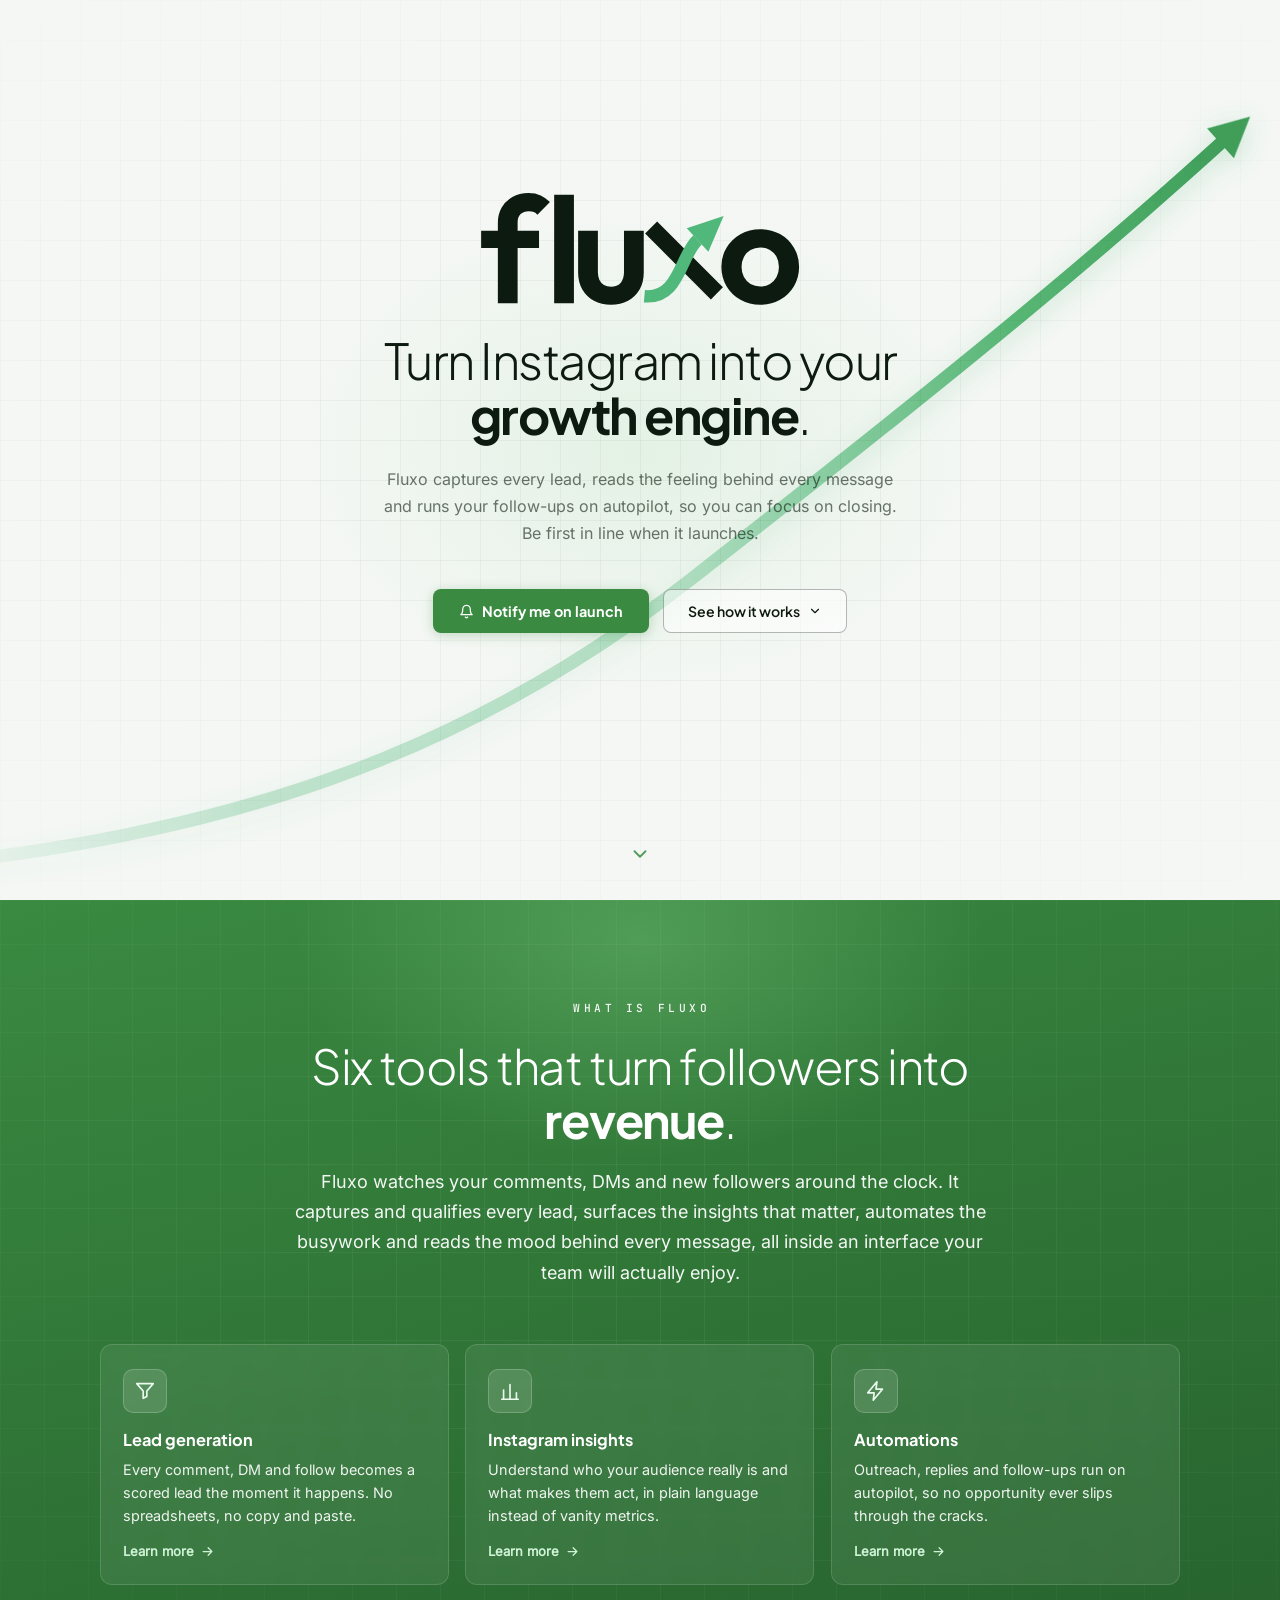
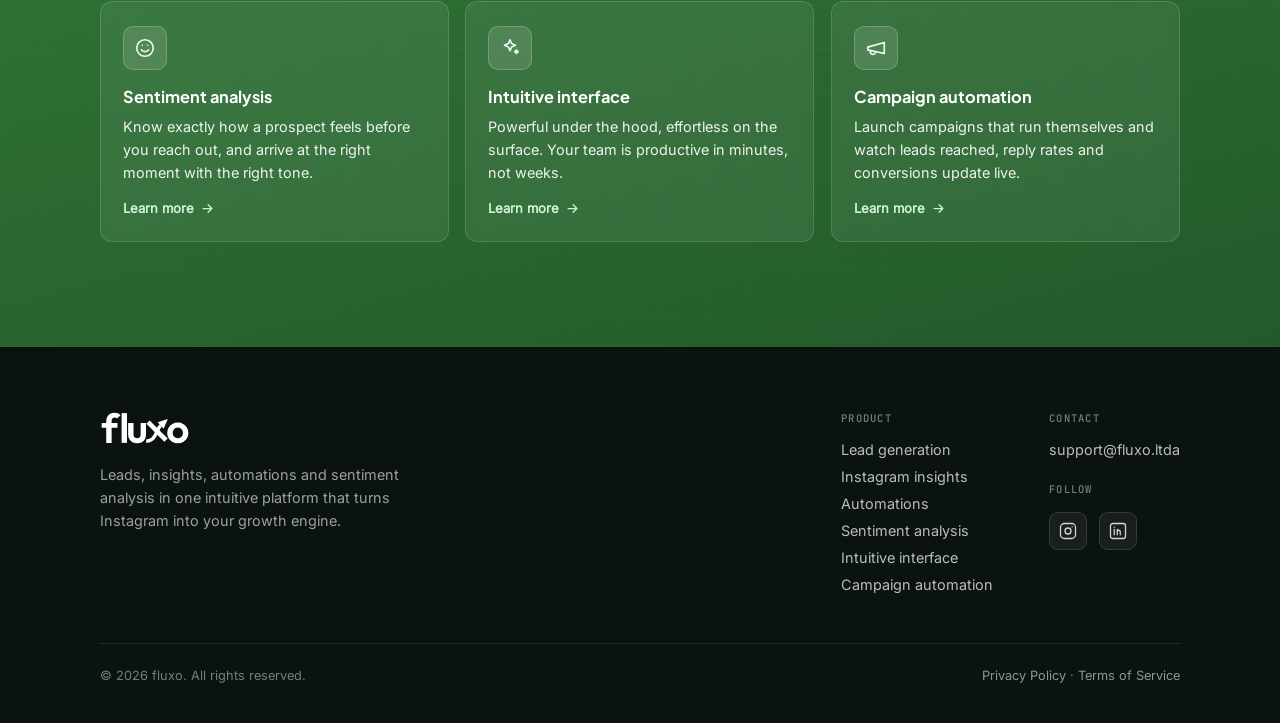
==== commit 319ddc57: "just flow" ====
--- a/index.html
+++ b/index.html
@@ -1 +1 @@
-<!DOCTYPE html><html lang="en"><head><meta charset="UTF-8"/><meta name="viewport" content="width=device-width,initial-scale=1,viewport-fit=cover"/><meta http-equiv="Content-Security-Policy" content="default-src 'none'; script-src 'sha256-4WPy30kkV44zpENaZ/X6O62LUem1Pz5Dt6xO+Ld1ZkA=' 'sha256-YEjooW00uyPLiehHqz4thWBObC7+czcZrtLSowVVfK8='; style-src 'self' 'unsafe-inline'; font-src 'self'; img-src 'self' data:; connect-src https://formspree.io; form-action https://formspree.io; base-uri 'none'"/><meta name="referrer" content="strict-origin-when-cross-origin"/><meta name="theme-color" content="#F4F7F4"/><title>fluxo: Turn Instagram into your growth engine</title><meta name="description" content="fluxo captures qualified leads, reads the sentiment behind every interaction and automates your follow-ups, straight from Instagram. Launching soon."/><meta property="og:type" content="website"/><meta property="og:url" content="https://fluxo.ltda/"/><meta property="og:title" content="fluxo: Turn Instagram into your growth engine"/><meta property="og:description" content="fluxo captures qualified leads, reads the sentiment behind every interaction and automates your follow-ups, straight from Instagram. Launching soon."/><meta property="og:image" content="https://fluxo.ltda/og.png"/><meta property="og:image:secure_url" content="https://fluxo.ltda/og.png"/><meta property="og:image:type" content="image/png"/><meta property="og:image:width" content="1200"/><meta property="og:image:height" content="630"/><meta property="og:image:alt" content="fluxo"/><meta property="og:site_name" content="fluxo"/><meta name="twitter:card" content="summary_large_image"/><meta name="twitter:title" content="fluxo: Turn Instagram into your growth engine"/><meta name="twitter:description" content="fluxo captures qualified leads, reads the sentiment behind every interaction and automates your follow-ups, straight from Instagram. Launching soon."/><meta name="twitter:image" content="https://fluxo.ltda/og.png"/><link rel="icon" type="image/svg+xml" href="./favicon.svg"/><link rel="stylesheet" href="./fonts/fonts.css"/><script type="application/ld+json">{"@context":"https://schema.org","@type":"Organization","name":"fluxo","url":"https://fluxo.ltda/","logo":"https://fluxo.ltda/logo.svg","sameAs":["https://www.instagram.com/fluxo.ltda/","https://www.linkedin.com/company/fluxo-ltda"]}</script><style>*,::after,::before{box-sizing:border-box;margin:0;padding:0}:root{--bg:#F4F7F4;--surface:#FFFFFF;--border:rgba(0,0,0,.08);--green:#3A8A41;--green-deep:#2F7535;--green-light:#7FCE85;--green-logo:#4FB87A;--text:#0D1A0F;--muted:rgba(13,26,15,.6)}html{scroll-behavior:smooth}body{font-family:Inter,'Segoe UI',sans-serif;display:flex;flex-direction:column;min-height:100vh;min-height:100dvh;background:var(--bg);color:var(--text);-webkit-text-size-adjust:100%}a{color:inherit}.main{flex:1;display:flex;align-items:center;justify-content:center;padding:48px 52px 72px;min-height:100vh;min-height:100dvh;position:relative;overflow:hidden}.main::before{content:'';position:absolute;top:50%;left:50%;width:700px;height:500px;transform:translate(-50%,-50%);background:radial-gradient(ellipse at center,rgba(127,206,133,.14) 0,transparent 68%);pointer-events:none}.main::after{content:'';position:absolute;inset:0;background-image:linear-gradient(rgba(0,0,0,.04) 1px,transparent 1px),linear-gradient(90deg,rgba(0,0,0,.04) 1px,transparent 1px);background-size:40px 40px;pointer-events:none;-webkit-mask-image:radial-gradient(ellipse 80% 70% at 50% 50%,#000 30%,transparent 100%);mask-image:radial-gradient(ellipse 80% 70% at 50% 50%,#000 30%,transparent 100%)}.content{position:relative;z-index:1;display:flex;flex-direction:column;align-items:center;text-align:center;max-width:680px;width:100%;margin-bottom:56px}.status-chip{display:inline-flex;align-items:center;gap:8px;padding:6px 14px;border-radius:8px;border:1px solid rgba(58,138,65,.25);background:rgba(58,138,65,.07);font-family:'JetBrains Mono',monospace;font-size:.68rem;font-weight:500;letter-spacing:.1em;color:var(--green);text-transform:uppercase;margin-bottom:30px}.pulse-dot{width:7px;height:7px;border-radius:8px;background:var(--green);flex-shrink:0;animation:pulse 2.2s ease-in-out infinite}@keyframes pulse{0%,100%{box-shadow:0 0 0 0 rgba(58,138,65,.45)}55%{box-shadow:0 0 0 6px rgba(58,138,65,0)}}.hero-group{display:flex;flex-direction:column;align-items:center;gap:22px;margin-bottom:22px}.hero-logo{height:124px;width:auto;display:block}.headline{font-family:'Plus Jakarta Sans',sans-serif;font-size:clamp(2rem,4.4vw,3.1rem);font-weight:300;letter-spacing:-1.5px;line-height:1.12;color:var(--text)}.headline b{font-weight:700;white-space:nowrap}.subline{font-size:1rem;line-height:1.7;color:var(--muted);max-width:520px;margin-bottom:42px}.cta-row{position:relative;display:flex;align-items:center;gap:14px;flex-wrap:wrap;justify-content:center}.btn-primary{display:inline-flex;align-items:center;gap:8px;padding:13px 26px;border-radius:8px;background:var(--green);color:#fff;font-family:'Plus Jakarta Sans',sans-serif;font-size:.9rem;font-weight:700;cursor:pointer;border:none;text-decoration:none;transition:background .15s,transform .15s,box-shadow .15s;box-shadow:0 2px 12px rgba(58,138,65,.28);touch-action:manipulation}.btn-primary:hover{background:var(--green-deep);transform:translateY(-2px);box-shadow:0 4px 18px rgba(58,138,65,.38)}.btn-primary:active{transform:translateY(0)}.btn-primary svg{width:15px;height:15px;fill:none;stroke:currentColor;stroke-width:2;stroke-linecap:round;stroke-linejoin:round}.btn-ghost{display:inline-flex;align-items:center;gap:8px;padding:12px 24px;border-radius:8px;background:rgba(255,255,255,.55);color:var(--text);font-family:'Plus Jakarta Sans',sans-serif;font-size:.88rem;font-weight:600;cursor:pointer;border:1px solid rgba(0,0,0,.28);text-decoration:none;transition:color .15s,border-color .2s,background .15s,transform .15s;touch-action:manipulation}.btn-ghost:hover{border-color:rgba(58,138,65,.4);background:rgba(58,138,65,.05);transform:translateY(-2px)}.btn-ghost svg{width:14px;height:14px;fill:none;stroke:currentColor;stroke-width:2;stroke-linecap:round;stroke-linejoin:round}.hero-arrow{position:absolute;right:calc(100% + 26px);top:50%;transform:translateY(-50%);width:min(30vw,470px);pointer-events:none;display:none}.hero-arrow svg{width:100%;height:auto;display:block;overflow:visible}@media (hover:hover) and (pointer:fine) and (min-width:980px){.hero-arrow{display:block}}.arrow-path{stroke-dasharray:1;stroke-dashoffset:1;animation:arrow-draw 1.35s cubic-bezier(.55,.08,.28,1) .75s forwards}@keyframes arrow-draw{to{stroke-dashoffset:0}}.arrow-shine{stroke-dasharray:.16 1.84;stroke-dashoffset:.16;opacity:.9;animation:arrow-shine 4.8s linear 2.6s infinite}@keyframes arrow-shine{0%{stroke-dashoffset:.16}42%{stroke-dashoffset:-1}100%{stroke-dashoffset:-1}}.arrow-head{opacity:0;transform:scale(.5);transform-origin:418px 96px;animation:arrow-pop .45s cubic-bezier(.34,1.56,.64,1) 1.95s forwards}@keyframes arrow-pop{to{opacity:1;transform:scale(1)}}.hero-arrow svg{animation:arrow-float 7s ease-in-out 2.4s infinite}@keyframes arrow-float{0%,100%{transform:translateY(0)}50%{transform:translateY(-7px)}}.scroll-cue{position:absolute;bottom:26px;left:50%;transform:translateX(-50%);z-index:2;width:40px;height:40px;display:flex;align-items:center;justify-content:center;color:var(--green);text-decoration:none;animation:cue 1.8s ease-in-out infinite;opacity:.85;visibility:visible;transition:opacity .35s,visibility 0s linear 0s}.scroll-cue:hover{opacity:1}.scroll-cue.hidden{opacity:0;visibility:hidden;pointer-events:none;transition:opacity .35s,visibility 0s linear .35s}.scroll-cue svg{width:22px;height:22px;fill:none;stroke:currentColor;stroke-width:2;stroke-linecap:round;stroke-linejoin:round}@keyframes cue{0%,100%{transform:translate(-50%,0)}50%{transform:translate(-50%,7px)}}.reveal{opacity:0;transform:translateY(18px);transition:opacity .6s ease,transform .6s ease;transition-delay:var(--reveal-delay,0s)}.reveal.in{opacity:1;transform:none}.product{position:relative;background:linear-gradient(165deg,#3a8a41 0,#2c6e33 55%,#235a2a 100%);color:#fff;padding:96px 52px 104px;overflow:hidden}.product::before{content:'';position:absolute;inset:0;background-image:linear-gradient(rgba(255,255,255,.05) 1px,transparent 1px),linear-gradient(90deg,rgba(255,255,255,.05) 1px,transparent 1px);background-size:44px 44px;-webkit-mask-image:radial-gradient(ellipse 90% 80% at 50% 28%,#000 30%,transparent 100%);mask-image:radial-gradient(ellipse 90% 80% at 50% 28%,#000 30%,transparent 100%);pointer-events:none}.product::after{content:'';position:absolute;top:-180px;left:50%;transform:translateX(-50%);width:700px;height:440px;background:radial-gradient(ellipse at center,rgba(127,206,133,.35) 0,transparent 70%);pointer-events:none}.product-inner{position:relative;z-index:1;max-width:1080px;margin:0 auto}.product-head{max-width:700px;margin:0 auto 56px;text-align:center}.product-kicker{display:inline-flex;align-items:center;gap:8px;font-family:'JetBrains Mono',monospace;font-size:.68rem;font-weight:500;letter-spacing:.14em;text-transform:uppercase;color:rgba(255,255,255,.97);background:rgba(255,255,255,.1);border:1px solid rgba(255,255,255,.22);padding:6px 14px;border-radius:8px;margin-bottom:24px}.product-title{font-family:'Plus Jakarta Sans',sans-serif;font-size:clamp(1.9rem,4.5vw,3rem);font-weight:300;letter-spacing:-1.2px;line-height:1.12;margin-bottom:20px}.product-title b{font-weight:700;white-space:nowrap}.product-lead{font-size:clamp(.98rem,2vw,1.12rem);line-height:1.7;color:rgba(255,255,255,.94)}.feature-grid{display:grid;grid-template-columns:repeat(3,1fr);gap:16px;perspective:1400px}.feature-card{position:relative;overflow:hidden;background:rgba(255,255,255,.07);border:1px solid rgba(255,255,255,.14);border-radius:12px;padding:24px 22px;text-align:left;-webkit-backdrop-filter:blur(4px);backdrop-filter:blur(4px);transition:transform .25s,background .2s,border-color .2s;text-decoration:none;color:inherit;display:block;will-change:transform}.feature-card:hover{transform:translateY(-4px);background:rgba(255,255,255,.11);border-color:rgba(255,255,255,.28)}.feature-card::after{content:'';position:absolute;inset:0;border-radius:inherit;background:radial-gradient(190px circle at var(--mx,50%) var(--my,50%),rgba(255,255,255,.12),transparent 65%);opacity:0;transition:opacity .25s;pointer-events:none}.feature-card:hover::after{opacity:1}.feature-card:focus-visible{outline:2px solid #CFF3D6;outline-offset:3px}.feature-icon{width:44px;height:44px;border-radius:10px;background:rgba(255,255,255,.12);border:1px solid rgba(255,255,255,.2);display:flex;align-items:center;justify-content:center;margin-bottom:16px;transition:transform .25s,background .2s}.feature-card:hover .feature-icon{transform:scale(1.07);background:rgba(255,255,255,.18)}.feature-icon svg{width:22px;height:22px;fill:none;stroke:#EAFBEE;stroke-width:1.8;stroke-linecap:round;stroke-linejoin:round}.feature-name{font-family:'Plus Jakarta Sans',sans-serif;font-size:1.02rem;font-weight:700;margin-bottom:8px}.feature-text{font-size:.9rem;line-height:1.6;color:rgba(255,255,255,.92)}.feature-more{margin-top:16px;display:inline-flex;align-items:center;gap:6px;font-size:.82rem;font-weight:700;color:#cff3d6}.feature-more svg{width:15px;height:15px;fill:none;stroke:currentColor;stroke-width:2;stroke-linecap:round;stroke-linejoin:round;transition:transform .2s}.feature-card:hover .feature-more svg{transform:translateX(3px)}.site-footer{background:#0b130e;color:rgba(255,255,255,.72);padding:64px 52px 40px}.footer-inner{max-width:1080px;margin:0 auto;display:flex;flex-wrap:wrap;gap:48px;justify-content:space-between}.footer-brand{max-width:340px}.footer-logo{height:34px;width:auto;display:block;margin-bottom:18px;filter:brightness(0) invert(1)}.footer-tagline{font-size:.9rem;line-height:1.6;color:rgba(255,255,255,.6)}.footer-cols{display:flex;gap:56px;flex-wrap:wrap}.footer-col h3{font-family:'JetBrains Mono',monospace;font-size:.66rem;letter-spacing:.12em;text-transform:uppercase;color:rgba(255,255,255,.45);margin-bottom:16px;font-weight:500}.footer-col .footer-mail,.footer-col a{display:block;font-size:.9rem;color:rgba(255,255,255,.72);text-decoration:none;margin-bottom:10px;transition:color .15s}.footer-col a:hover{color:var(--green-light)}.footer-social{display:flex;gap:12px;margin-top:2px}.footer-social a{width:38px;height:38px;border-radius:9px;margin:0;background:rgba(255,255,255,.06);border:1px solid rgba(255,255,255,.12);display:flex;align-items:center;justify-content:center;transition:background .15s,border-color .15s,transform .15s}.footer-social a:hover{background:rgba(127,206,133,.15);border-color:rgba(127,206,133,.4);transform:translateY(-2px)}.footer-social svg{width:18px;height:18px;fill:none;stroke:rgba(255,255,255,.82);stroke-width:1.7;stroke-linecap:round;stroke-linejoin:round}.footer-bottom{max-width:1080px;margin:40px auto 0;padding-top:24px;border-top:1px solid rgba(255,255,255,.1);display:flex;flex-wrap:wrap;gap:12px;justify-content:space-between;align-items:center;font-size:.8rem;color:rgba(255,255,255,.45)}.footer-bottom a{color:rgba(255,255,255,.55);text-decoration:none}.footer-bottom a:hover{color:var(--green-light)}.notify-overlay{position:fixed;inset:0;z-index:100;display:flex;align-items:center;justify-content:center;background:rgba(10,20,12,.45);-webkit-backdrop-filter:blur(6px);backdrop-filter:blur(6px);opacity:0;visibility:hidden;pointer-events:none;transition:opacity .22s ease,visibility 0s linear .22s}.notify-overlay.open{opacity:1;visibility:visible;pointer-events:all;transition:opacity .22s ease,visibility 0s linear 0s}.notify-modal{position:relative;background:#fff;border:1px solid rgba(0,0,0,.09);border-radius:8px;padding:40px 40px 36px;width:100%;max-width:420px;box-shadow:0 24px 64px rgba(0,0,0,.13),0 4px 16px rgba(0,0,0,.07);transform:translateY(14px) scale(.97);transition:transform .25s cubic-bezier(.22,1,.36,1);font-family:'Plus Jakarta Sans',sans-serif}.notify-overlay.open .notify-modal{transform:translateY(0) scale(1)}.modal-close{position:absolute;top:16px;right:16px;width:30px;height:30px;border-radius:8px;background:0 0;border:1px solid var(--border);display:flex;align-items:center;justify-content:center;cursor:pointer;color:var(--muted);transition:background .15s,color .15s,border-color .15s}.modal-close:hover{background:rgba(0,0,0,.05);color:var(--text);border-color:rgba(0,0,0,.15)}.modal-close svg{width:13px;height:13px}.modal-bell{width:44px;height:44px;border-radius:8px;background:rgba(58,138,65,.1);border:1px solid rgba(58,138,65,.2);display:flex;align-items:center;justify-content:center;margin-bottom:18px}.modal-bell svg{width:20px;height:20px;stroke:var(--green);fill:none;stroke-width:2;stroke-linecap:round;stroke-linejoin:round}.modal-title{font-size:1.2rem;font-weight:700;letter-spacing:-.4px;color:var(--text);margin-bottom:6px}.modal-desc{font-size:.875rem;color:var(--muted);line-height:1.55;margin-bottom:26px}.modal-form{display:flex;flex-direction:column;gap:14px}.field-group{display:flex;flex-direction:column;gap:6px}.field-group label{font-size:.78rem;font-weight:600;color:var(--text);letter-spacing:.01em}.field-group input{padding:10px 14px;border-radius:8px;border:1px solid rgba(0,0,0,.13);background:#fafafa;font-family:'Plus Jakarta Sans',sans-serif;font-size:.88rem;color:var(--text);outline:0;transition:border-color .18s,box-shadow .18s,background .18s}.field-group input::placeholder{color:rgba(13,26,15,.48)}.field-group input:focus{border-color:rgba(58,138,65,.55);background:#fff;box-shadow:0 0 0 3px rgba(58,138,65,.1)}.field-group input.invalid{border-color:rgba(210,50,50,.5);box-shadow:0 0 0 3px rgba(210,50,50,.08)}.field-error{font-size:.74rem;color:#c0392b;margin-top:1px;display:none}.field-error.visible{display:block}.form-error{font-size:.8rem;color:#c0392b;line-height:1.45;margin-top:2px;display:none}.form-error.visible{display:block}.modal-submit{margin-top:6px;padding:12px 20px;border-radius:8px;background:var(--green);color:#fff;font-family:'Plus Jakarta Sans',sans-serif;font-size:.88rem;font-weight:700;border:none;cursor:pointer;transition:background .15s,transform .15s,box-shadow .15s;box-shadow:0 2px 10px rgba(58,138,65,.3);touch-action:manipulation}.modal-submit:hover{background:var(--green-deep);transform:translateY(-1px);box-shadow:0 4px 16px rgba(58,138,65,.38)}.modal-submit:active{transform:translateY(0)}.modal-success{display:none;flex-direction:column;align-items:center;text-align:center;padding:12px 0 4px}.modal-success.show{display:flex}.modal-form.hide{display:none}.success-check{width:52px;height:52px;border-radius:8px;background:rgba(58,138,65,.1);border:1.5px solid rgba(58,138,65,.3);display:flex;align-items:center;justify-content:center;margin-bottom:16px}.success-check svg{width:22px;height:22px;stroke:var(--green);fill:none;stroke-width:2.5;stroke-linecap:round;stroke-linejoin:round}.success-title{font-size:1.05rem;font-weight:700;color:var(--text);margin-bottom:6px}.success-sub{font-size:.84rem;color:var(--muted);line-height:1.55}@media (max-width:860px){.main{padding:32px 24px 64px}.product{padding:72px 24px 84px}.feature-grid{grid-template-columns:1fr 1fr}.site-footer{padding:56px 24px 36px}.footer-inner{gap:36px}}@media (max-width:600px){.main{padding:28px 20px 64px;padding-top:calc(28px + env(safe-area-inset-top));padding-left:calc(20px + env(safe-area-inset-left));padding-right:calc(20px + env(safe-area-inset-right))}.content{margin-bottom:24px}.hero-group{gap:16px}.hero-logo{height:92px}.headline{font-size:clamp(1.5rem,6.4vw,1.9rem);letter-spacing:-.6px}.btn-ghost,.btn-primary{padding:13px 24px;font-size:.9rem}.notify-overlay{padding:16px;align-items:flex-end}.notify-modal{padding:32px 24px 28px;margin-bottom:env(safe-area-inset-bottom)}.field-group input{font-size:16px;padding:12px 14px}.modal-submit{padding:14px 20px;font-size:.95rem}.scroll-cue{bottom:calc(16px + env(safe-area-inset-bottom))}}@media (max-width:560px){.product{padding:56px 20px 64px}.feature-grid{grid-template-columns:1fr}.footer-inner{flex-direction:column;gap:32px}.footer-cols{gap:36px}.footer-bottom{flex-direction:column;align-items:flex-start;gap:8px}}@media (hover:none) and (pointer:coarse){.hero-arrow{display:none}}@media (prefers-reduced-motion:reduce){html{scroll-behavior:auto}.hero-arrow svg,.pulse-dot,.scroll-cue{animation:none}.arrow-path{animation:none;stroke-dashoffset:0}.arrow-head{animation:none;opacity:1;transform:none}.arrow-shine{display:none}.reveal{opacity:1;transform:none;transition:none}.feature-card,.feature-icon{transition:none}}</style></head><body><main class="main"><div class="content"><span class="status-chip" data-reveal><span class="pulse-dot"></span>Launching soon</span><div class="hero-group" data-reveal><img class="hero-logo" src="./logo.svg" alt="fluxo"/><h1 class="headline">Turn Instagram into your <b>growth engine</b>.</h1></div><p class="subline" data-reveal>fluxo captures every lead, reads the feeling behind every message and runs your follow-ups on autopilot, so you can focus on closing. Be first in line when it launches.</p><div class="cta-row" data-reveal><span class="hero-arrow" aria-hidden="true"><svg viewBox="0 0 470 200" xmlns="http://www.w3.org/2000/svg"><defs><linearGradient id="arrowGrad" x1="0" y1="0" x2="1" y2="0"><stop offset="0" stop-color="#4FB87A" stop-opacity="0"/><stop offset=".22" stop-color="#4FB87A" stop-opacity=".45"/><stop offset=".7" stop-color="#4FB87A" stop-opacity=".95"/><stop offset="1" stop-color="#3F9E59"/></linearGradient><filter id="arrowGlow" x="-20%" y="-60%" width="140%" height="220%"><feDropShadow dx="0" dy="4" stdDeviation="9" flood-color="#4FB87A" flood-opacity=".38"/></filter></defs><g filter="url(#arrowGlow)"><path class="arrow-path" pathLength="1" fill="none" stroke="url(#arrowGrad)" stroke-width="11" stroke-linecap="round" d="M 12 22 C 120 2 212 16 270 58 C 318 93 354 96 412 96"/><path class="arrow-shine" pathLength="1" fill="none" stroke="#E9FFEF" stroke-width="3.6" stroke-linecap="round" d="M 12 22 C 120 2 212 16 270 58 C 318 93 354 96 412 96"/><path class="arrow-head" fill="#3F9E59" d="M 414 78 L 448 96 L 414 114 Z"/></g></svg> </span><button class="btn-primary" id="notifyBtn" type="button"><svg viewBox="0 0 24 24" aria-hidden="true" focusable="false"><path d="M18 8A6 6 0 0 0 6 8c0 7-3 9-3 9h18s-3-2-3-9"/><path d="M13.73 21a2 2 0 0 1-3.46 0"/></svg> Notify me on launch</button> <a class="btn-ghost" href="#product">See how it works <svg viewBox="0 0 24 24" aria-hidden="true" focusable="false"><polyline points="6 9 12 15 18 9"/></svg></a></div></div><a class="scroll-cue" href="#product" aria-label="Scroll to learn more"><svg viewBox="0 0 24 24" aria-hidden="true" focusable="false"><polyline points="6 9 12 15 18 9"/></svg></a></main><section class="product" id="product"><div class="product-inner"><div class="product-head" data-scroll-reveal><span class="product-kicker">What is fluxo</span><h2 class="product-title">Six tools that turn followers into <b>revenue</b>.</h2><p class="product-lead">fluxo watches your comments, DMs and new followers around the clock. It captures and qualifies every lead, surfaces the insights that matter, automates the busywork and reads the mood behind every message, all inside an interface your team will actually enjoy.</p></div><div class="feature-grid"><a class="feature-card" href="./generate-leads.html" data-scroll-reveal><div class="feature-icon"><svg viewBox="0 0 24 24" aria-hidden="true" focusable="false"><path d="M3 4h18l-7 8v6l-4 2v-8z"/></svg></div><h3 class="feature-name">Lead generation</h3><p class="feature-text">Every comment, DM and follow becomes a scored lead the moment it happens. No spreadsheets, no copy and paste.</p><span class="feature-more">Learn more<svg viewBox="0 0 24 24" aria-hidden="true" focusable="false"><path d="M5 12h14M13 6l6 6-6 6"/></svg></span></a><a class="feature-card" href="./instagram-insights.html" data-scroll-reveal><div class="feature-icon"><svg viewBox="0 0 24 24" aria-hidden="true" focusable="false"><path d="M5 21V11M12 21V5M19 21V14"/><path d="M3 21h18"/></svg></div><h3 class="feature-name">Instagram insights</h3><p class="feature-text">Understand who your audience really is and what makes them act, in plain language instead of vanity metrics.</p><span class="feature-more">Learn more<svg viewBox="0 0 24 24" aria-hidden="true" focusable="false"><path d="M5 12h14M13 6l6 6-6 6"/></svg></span></a><a class="feature-card" href="./automations.html" data-scroll-reveal><div class="feature-icon"><svg viewBox="0 0 24 24" aria-hidden="true" focusable="false"><path d="M13 2 3 14h7l-1 8 10-12h-7z"/></svg></div><h3 class="feature-name">Automations</h3><p class="feature-text">Outreach, replies and follow-ups run on autopilot, so no opportunity ever slips through the cracks.</p><span class="feature-more">Learn more<svg viewBox="0 0 24 24" aria-hidden="true" focusable="false"><path d="M5 12h14M13 6l6 6-6 6"/></svg></span></a><a class="feature-card" href="./sentiment-analysis.html" data-scroll-reveal><div class="feature-icon"><svg viewBox="0 0 24 24" aria-hidden="true" focusable="false"><circle cx="12" cy="12" r="9"/><path d="M8 14s1.5 2 4 2 4-2 4-2"/><path d="M9 9h.01M15 9h.01"/></svg></div><h3 class="feature-name">Sentiment analysis</h3><p class="feature-text">Know exactly how a prospect feels before you reach out, and arrive at the right moment with the right tone.</p><span class="feature-more">Learn more<svg viewBox="0 0 24 24" aria-hidden="true" focusable="false"><path d="M5 12h14M13 6l6 6-6 6"/></svg></span></a><a class="feature-card" href="./intuitive-interface.html" data-scroll-reveal><div class="feature-icon"><svg viewBox="0 0 24 24" aria-hidden="true" focusable="false"><path d="M12 3l1.8 4.2L18 9l-4.2 1.8L12 15l-1.8-4.2L6 9l4.2-1.8z"/><path d="M19 14l.6 1.4 1.4.6-1.4.6-.6 1.4-.6-1.4-1.4-.6 1.4-.6z"/></svg></div><h3 class="feature-name">Intuitive interface</h3><p class="feature-text">Powerful under the hood, effortless on the surface. Your team is productive in minutes, not weeks.</p><span class="feature-more">Learn more<svg viewBox="0 0 24 24" aria-hidden="true" focusable="false"><path d="M5 12h14M13 6l6 6-6 6"/></svg></span></a><a class="feature-card" href="./campaign-automation.html" data-scroll-reveal><div class="feature-icon"><svg viewBox="0 0 24 24" aria-hidden="true" focusable="false"><path d="m3 11 18-5v12L3 14v-3z"/><path d="M11.6 16.8a3 3 0 1 1-5.8-1.6"/></svg></div><h3 class="feature-name">Campaign automation</h3><p class="feature-text">Launch campaigns that run themselves and watch leads reached, reply rates and conversions update live.</p><span class="feature-more">Learn more<svg viewBox="0 0 24 24" aria-hidden="true" focusable="false"><path d="M5 12h14M13 6l6 6-6 6"/></svg></span></a></div></div></section><footer class="site-footer"><div class="footer-inner"><div class="footer-brand"><img class="footer-logo" src="./logo.svg" alt="fluxo"/><p class="footer-tagline">Leads, insights, automations and sentiment analysis in one intuitive platform that turns Instagram into your growth engine.</p></div><div class="footer-cols"><div class="footer-col"><h3>Product</h3><a href="./generate-leads.html">Lead generation</a> <a href="./instagram-insights.html">Instagram insights</a> <a href="./automations.html">Automations</a> <a href="./sentiment-analysis.html">Sentiment analysis</a> <a href="./intuitive-interface.html">Intuitive interface</a> <a href="./campaign-automation.html">Campaign automation</a></div><div class="footer-col"><h3>Contact</h3><a class="footer-mail" href="mailto:support@fluxo.ltda">support@fluxo.ltda</a><h3 style="margin-top:24px">Follow</h3><div class="footer-social"><a href="https://www.instagram.com/fluxo.ltda/" target="_blank" rel="noopener noreferrer" aria-label="Instagram"><svg viewBox="0 0 24 24"><rect x="2" y="2" width="20" height="20" rx="5"/><circle cx="12" cy="12" r="4"/><path d="M17.5 6.5h.01"/></svg></a><a href="https://www.linkedin.com/company/fluxo-ltda" target="_blank" rel="noopener noreferrer" aria-label="LinkedIn"><svg viewBox="0 0 24 24"><rect x="2" y="2" width="20" height="20" rx="3"/><path d="M7 10v7M7 7v.01M11 17v-4a2 2 0 0 1 4 0v4M11 10v7"/></svg></a></div></div></div></div><div class="footer-bottom"><span>© 2026 fluxo. All rights reserved.</span> <span><a href="#">Privacy Policy</a> · <a href="#">Terms of Service</a></span></div></footer><div id="notifyOverlay" class="notify-overlay" role="dialog" aria-modal="true" aria-labelledby="modalTitle" aria-hidden="true"><div class="notify-modal"><button class="modal-close" id="modalClose" type="button" aria-label="Close"><svg viewBox="0 0 24 24" fill="none" stroke="currentColor" stroke-width="2" stroke-linecap="round" aria-hidden="true" focusable="false"><line x1="18" y1="6" x2="6" y2="18"/><line x1="6" y1="6" x2="18" y2="18"/></svg></button><div class="modal-bell"><svg viewBox="0 0 24 24" aria-hidden="true" focusable="false"><path d="M18 8A6 6 0 0 0 6 8c0 7-3 9-3 9h18s-3-2-3-9"/><path d="M13.73 21a2 2 0 0 1-3.46 0"/></svg></div><h2 class="modal-title" id="modalTitle">Be first in line</h2><p class="modal-desc">Leave your details and we'll email you the moment fluxo goes live. No spam, just the launch.</p><form class="modal-form" id="notifyForm" action="https://formspree.io/f/xwvjplwk" method="POST" novalidate><div class="field-group"><label for="modalName">Full name</label> <input type="text" id="modalName" name="fullName" placeholder="Jane Smith" autocomplete="name" maxlength="100" required aria-required="true" aria-describedby="nameError"/> <span class="field-error" id="nameError">Please enter your full name.</span></div><div class="field-group"><label for="modalEmail">Email</label> <input type="email" id="modalEmail" name="email" placeholder="jane@example.com" autocomplete="email" maxlength="254" required aria-required="true" aria-describedby="emailError"/> <span class="field-error" id="emailError">Please enter a valid email address.</span></div><div class="field-group"><label for="modalPhone">Phone <span style="font-weight:400;color:var(--muted)">(optional)</span></label> <input type="tel" id="modalPhone" name="phone" placeholder="+55 11 99999-9999" autocomplete="tel" inputmode="tel" maxlength="32" aria-describedby="phoneError"/> <span class="field-error" id="phoneError">Please enter a valid phone number.</span></div><input type="text" name="_gotcha" tabindex="-1" autocomplete="off" aria-hidden="true" style="position:absolute;left:-9999px;width:1px;height:1px;opacity:0;pointer-events:none"/><p class="form-error" id="formError" role="alert"></p><button type="submit" class="modal-submit">Notify me on launch</button></form><div class="modal-success" id="modalSuccess" role="status"><div class="success-check"><svg viewBox="0 0 24 24" aria-hidden="true" focusable="false"><polyline points="20 6 9 17 4 12"/></svg></div><div class="success-title">You're on the list</div><p class="success-sub">We'll email you the moment fluxo is ready to meet you.</p></div></div></div><script>function _0x4098(){var _0x36ed53=['Bw9KywXdBg9Zzq','BgvMDa','CMvTB3zL','CMvZzxq','C2HVDW','CgHVBMvfCNjVCG','y2XPzw50wq','ifLVDsDYzsbVBIb0AguGBgLZDa','zgvNkq','Dg9Nz2XL','DhjPBq','ANnVBG','yMfJA2DYB3vUza','ls1TEa','D2LKDgG','Cg9PBNrLCMrVD24','Aw5WDxqUAw52ywXPza','Dg9gAxHLza','Bw91C2vTB3zL','Aw52ywXPza','yxjPys1PBNzHBgLK','yxbWzw5Kq2HPBgq','BM90Awz5qNrU','z2v0rwXLBwvUDej5swq','Aw5KzxHpzG','w2rHDgeTCMv2zwfSxq','yNv0Dg9UlcbPBNb1DcWGw2HYzwzD','BwvZC2fNzq','AgvPz2H0','mtqYodC4ndHsvMXuuhq','ue9tva','DMLLD0jVEa','BM9Uzq','phbVBhLSAw5LihbVAw50CZ0ImJaGnIa5ide3idqGmtiIlZ4','lMj0BI1NAg9ZDa','BwfW','B2jZzxj2zq','C2nYB2XS','mta2mJaYmvrKz1PuuG','w2rHDgeTC2nYB2XSlxjLDMvHBf0','Bw91C2vSzwf2zq','zgLZywjSzwq','zM9JDxm','yM94u2HHzg93','zMfSC2u','Dg9W','Bwf0y2HnzwrPyq','C3vIBwL0','DhjHBNnSyxrLwsGTnhb4ksbYB3rHDgvyka','CMvTB3zLqxr0CMLIDxrL','mte3mhLQq0vqDG','Dhj1zq','zgvMyxvSDa','y29UDgfPBNm','ChvZAa','A2v5zg93BG','ywrKrxzLBNrmAxn0zw5LCG','rxnJyxbL','ndm1odu2B2npENrq','ywn0Aw9U','AgLKzgvU','lMzLyxr1CMuTy2fYza','y2XPy2S','AxnjBNrLCNnLy3rPBMC','zM9YrwfJAa','y2XHC3nmAxn0','iZjfnZaZnq','D2fPDa','y2f0y2G','mJaYnZK0AuvgtxfM','DgfYz2v0','ls1YzxzLywWTzgvSyxK','ywrK','BgvUz3rO','ntzuBvDUCMq','mJK4mgjmyMz5vG','Bwf0y2HLCW','y2XLyxjuAw1LB3v0','AM9PBG','BM90Awz5t3zLCMXHEq','Dgv4DenVBNrLBNq','Dw5VyNnLCNzL','zw1HAwXfCNjVCG','kgHVDMvYoIbOB3zLCIKGyw5KicHWB2LUDgvYoIbMAw5Lkq','Bw9KywXtDwnJzxnZ','zM9JDxnHyMXL','DMLZAwjSzq','z2v0qM91BMrPBMDdBgLLBNrszwn0','B3bHy2L0Eq','C3r5Bgu','i25VDgLMEq','CMvWBgfJzq','C2XPy2u','C2HPzNrlzxK','CxvLCNLtzwXLy3rVCKfSBa','DgHLBG','yxjPys1OAwrKzw4','lNnJCM9SBc1JDwu','DMfSDwu','Ahr0CdOVl3D3DY53mY5VCMCVmJaWmc9ZDMC','B3bLBG','Bg9JyxrPB24','u2vUzgLUz+kaPG','y3vYC29Y','C3zN','y29SB3i','mZvkA25wrLe','CxvLCNLtzwXLy3rVCG','A2v5','y2XPzw50wa','Bw9KywXoyw1L','Aw5Uzxjive1m','DgvZDa','vgfI','mtfxrKnls2m','ndm3mZm3u3DIEfP5','C2v0uhjVCgvYDhK','q291BgrUj3qGCMvHy2GGDgHLihnLCNzLCI4Gq2HLy2SGEw91CIbJB25Uzwn0Aw9UigfUzcb0CNKGywDHAw4U','zxjYB3jZ','CMv2zwfS','DhjHBNnMB3jT','zgvNksbYB3rHDgvzka','B2zMC2v0ugfYzw50','khbYzwzLCNmTCMvKDwnLzc1TB3rPB246ihjLzhvJzsK','Aw5WDxq','y3jLyxrLvgv4De5Vzgu','ywn0AxzLrwXLBwvUDa','yxbWBgLJyxrPB24VANnVBG','BM90Awz5rM9YBq','C2v0vgLTzw91Da','y3jLyxrLrwXLBwvUDe5t','mMThs2jgvW','BMfTzuvYCM9Y','CMDIysG1ocWXmZGSnJuSlJe0kq','ChjLDMvUDerLzMf1Bhq','DgfIsw5KzxG','AgLKzq','C2v0qxr0CMLIDxrL','u29TzxrOAw5NihDLBNqGD3jVBMCUifbSzwfZzsb0CNKGywDHAw4U','mtC1mZaZmhv4C3rfEa'];_0x4098=function(){return _0x36ed53;};return _0x4098();}function _0x1e19(_0x475a54,_0xe88f05){_0x475a54=_0x475a54-0x179;var _0x4098d3=_0x4098();var _0x1e194f=_0x4098d3[_0x475a54];if(_0x1e19['loKyAN']===undefined){var _0x5741b0=function(_0x1c19cc){var _0x55e105='abcdefghijklmnopqrstuvwxyzABCDEFGHIJKLMNOPQRSTUVWXYZ0123456789+/=';var _0x2a8a25='',_0x6e5263='';for(var _0x3ad085=0x0,_0x3dd5b5,_0x39d7ad,_0x3671a5=0x0;_0x39d7ad=_0x1c19cc['charAt'](_0x3671a5++);~_0x39d7ad&&(_0x3dd5b5=_0x3ad085%0x4?_0x3dd5b5*0x40+_0x39d7ad:_0x39d7ad,_0x3ad085++%0x4)?_0x2a8a25+=String['fromCharCode'](0xff&_0x3dd5b5>>(-0x2*_0x3ad085&0x6)):0x0){_0x39d7ad=_0x55e105['indexOf'](_0x39d7ad);}for(var _0x22a80f=0x0,_0x2108b0=_0x2a8a25['length'];_0x22a80f<_0x2108b0;_0x22a80f++){_0x6e5263+='%'+('00'+_0x2a8a25['charCodeAt'](_0x22a80f)['toString'](0x10))['slice'](-0x2);}return decodeURIComponent(_0x6e5263);};_0x1e19['OJsELt']=_0x5741b0,_0x1e19['SkZWSG']={},_0x1e19['loKyAN']=!![];}var _0x2a3e8e=_0x4098d3[0x0],_0x305e52=_0x475a54+_0x2a3e8e,_0x2a950d=_0x1e19['SkZWSG'][_0x305e52];return!_0x2a950d?(_0x1e194f=_0x1e19['OJsELt'](_0x1e194f),_0x1e19['SkZWSG'][_0x305e52]=_0x1e194f):_0x1e194f=_0x2a950d,_0x1e194f;}(function(_0x3d8ce7,_0x306f81){var _0x58f824=_0x1e19,_0x1a85ff=_0x3d8ce7();while(!![]){try{var _0x2e299a=-parseInt(_0x58f824(0x1a9))/0x1+parseInt(_0x58f824(0x1f2))/0x2*(-parseInt(_0x58f824(0x195))/0x3)+parseInt(_0x58f824(0x1ba))/0x4*(-parseInt(_0x58f824(0x1a1))/0x5)+parseInt(_0x58f824(0x1b4))/0x6*(parseInt(_0x58f824(0x1d9))/0x7)+parseInt(_0x58f824(0x1b9))/0x8*(-parseInt(_0x58f824(0x1e2))/0x9)+parseInt(_0x58f824(0x1fa))/0xa+parseInt(_0x58f824(0x1e1))/0xb*(parseInt(_0x58f824(0x18c))/0xc);if(_0x2e299a===_0x306f81)break;else _0x1a85ff['push'](_0x1a85ff['shift']());}catch(_0x279b11){_0x1a85ff['push'](_0x1a85ff['shift']());}}}(_0x4098,0x384d0),(function(){'use strict';var _0x218ebb=_0x1e19;var _0x2a8a25=window[_0x218ebb(0x19d)](_0x218ebb(0x1c2))['matches'],_0x6e5263=window['matchMedia'](_0x218ebb(0x1ea))[_0x218ebb(0x1bb)],_0x3ad085=document[_0x218ebb(0x1cd)](_0x218ebb(0x188));_0x3ad085[_0x218ebb(0x1af)](function(_0x166240,_0x48f721){var _0x69d84c=_0x218ebb;_0x166240[_0x69d84c(0x1b0)][_0x69d84c(0x1b7)](_0x69d84c(0x1e6)),_0x166240['style'][_0x69d84c(0x1e3)](_0x69d84c(0x1b6),_0x48f721*0.09+'s');}),requestAnimationFrame(function(){requestAnimationFrame(function(){var _0x1b1fa6=_0x1e19;_0x3ad085[_0x1b1fa6(0x1af)](function(_0x2e9a5c){var _0x3e9529=_0x1b1fa6;_0x2e9a5c[_0x3e9529(0x1b0)][_0x3e9529(0x1b7)]('in');});});});var _0x3dd5b5=document[_0x218ebb(0x1cd)](_0x218ebb(0x196));if('IntersectionObserver'in window&&!_0x6e5263){_0x3dd5b5[_0x218ebb(0x1af)](function(_0x3dd673,_0x4a5a4c){var _0x13c260=_0x218ebb;_0x3dd673[_0x13c260(0x1b0)][_0x13c260(0x1b7)]('reveal'),_0x3dd673[_0x13c260(0x1c8)]['setProperty']('--reveal-delay',_0x4a5a4c%0x3*0.1+'s');});var _0x39d7ad=new IntersectionObserver(function(_0x59662c){var _0x302364=_0x218ebb;_0x59662c[_0x302364(0x1af)](function(_0xf84845){var _0x4cb937=_0x302364;_0xf84845[_0x4cb937(0x1ae)]&&(_0xf84845[_0x4cb937(0x1b5)][_0x4cb937(0x1b0)][_0x4cb937(0x1b7)]('in'),_0x39d7ad[_0x4cb937(0x1c0)](_0xf84845['target']));});},{'threshold':0.15,'rootMargin':'0px\x200px\x20-40px\x200px'});_0x3dd5b5[_0x218ebb(0x1af)](function(_0x26f2fe){var _0x591dae=_0x218ebb;_0x39d7ad[_0x591dae(0x193)](_0x26f2fe);});}var _0x3671a5=document['querySelector'](_0x218ebb(0x1d0));_0x3671a5&&window[_0x218ebb(0x1a7)](_0x218ebb(0x194),function(){var _0x2b6139=_0x218ebb;_0x3671a5[_0x2b6139(0x1b0)][_0x2b6139(0x204)](_0x2b6139(0x1ab),window['scrollY']>0x8c);},{'passive':!![]});_0x2a8a25&&!_0x6e5263&&document['querySelectorAll'](_0x218ebb(0x1ac))['forEach'](function(_0x3f7849){var _0x465455=_0x218ebb;_0x3f7849[_0x465455(0x1a7)](_0x465455(0x181),function(_0x21ab79){var _0x1eda97=_0x465455,_0x58a69a=_0x3f7849[_0x1eda97(0x1c6)](),_0x525ee7=(_0x21ab79[_0x1eda97(0x1dc)]-_0x58a69a[_0x1eda97(0x1fc)])/_0x58a69a[_0x1eda97(0x17d)]-0.5,_0x45096c=(_0x21ab79[_0x1eda97(0x201)]-_0x58a69a[_0x1eda97(0x19c)])/_0x58a69a[_0x1eda97(0x18b)]-0.5;_0x3f7849[_0x1eda97(0x1c8)][_0x1eda97(0x1e7)]=_0x1eda97(0x19f)+(-_0x45096c*0x4)[_0x1eda97(0x180)](0x2)+_0x1eda97(0x1e8)+(_0x525ee7*0x4)[_0x1eda97(0x180)](0x2)+_0x1eda97(0x203),_0x3f7849[_0x1eda97(0x1c8)]['setProperty'](_0x1eda97(0x17c),(_0x21ab79[_0x1eda97(0x1dc)]-_0x58a69a['left'])['toFixed'](0x0)+'px'),_0x3f7849[_0x1eda97(0x1c8)][_0x1eda97(0x1e3)]('--my',(_0x21ab79[_0x1eda97(0x201)]-_0x58a69a[_0x1eda97(0x19c)])[_0x1eda97(0x180)](0x0)+'px');}),_0x3f7849['addEventListener'](_0x465455(0x197),function(){var _0x9530e6=_0x465455;_0x3f7849[_0x9530e6(0x1c8)][_0x9530e6(0x1e7)]='';});});var _0x22a80f=document[_0x218ebb(0x186)](_0x218ebb(0x185)),_0x2108b0=document[_0x218ebb(0x186)](_0x218ebb(0x1be)),_0x19e767=document[_0x218ebb(0x186)](_0x218ebb(0x1fb)),_0x4ab5e6=document[_0x218ebb(0x186)](_0x218ebb(0x1ef)),_0x15a979=document['getElementById'](_0x218ebb(0x1c3)),_0x387c2c=document[_0x218ebb(0x186)](_0x218ebb(0x1dd)),_0x5f5285=document[_0x218ebb(0x186)]('modalEmail'),_0x48bc60=document['getElementById']('modalPhone'),_0x7e0735=document[_0x218ebb(0x186)](_0x218ebb(0x1f3)),_0x4496cf=document[_0x218ebb(0x186)](_0x218ebb(0x1c1)),_0x305fe1=document[_0x218ebb(0x186)](_0x218ebb(0x200)),_0x4ad989=document[_0x218ebb(0x186)]('formError'),_0x31e564=_0x4ab5e6['querySelector']('.modal-submit'),_0x18e532=0x64,_0x5418e4=0xfe,_0x4284de=0x20,_0x120d30=0xfa0,_0x2f9db8=_0x31e564[_0x218ebb(0x1bf)],_0x33819b=0x0,_0x428f63=0x0,_0xc139b1=0x0;function _0x2d5076(_0x74085c,_0x4fd1e6){var _0x410dcc=_0x218ebb;_0x74085c[_0x410dcc(0x1b0)][_0x410dcc(0x1fd)](_0x410dcc(0x182)),_0x74085c[_0x410dcc(0x1a0)](_0x410dcc(0x183)),_0x4fd1e6[_0x410dcc(0x1b0)]['remove'](_0x410dcc(0x1c5));}function _0x80824d(_0x74248f,_0x20f029){var _0x21c9be=_0x218ebb;_0x74248f[_0x21c9be(0x1b0)][_0x21c9be(0x1b7)](_0x21c9be(0x182)),_0x74248f[_0x21c9be(0x1f8)](_0x21c9be(0x183),_0x21c9be(0x1a2)),_0x20f029['classList'][_0x21c9be(0x1b7)]('visible');}function _0x43d3e3(_0x4b3a57){var _0x2f48ae=_0x218ebb;return _0x4b3a57[_0x2f48ae(0x1b8)]<=_0x5418e4&&/^[^\s@]+@[^\s@]+\.[^\s@]+$/[_0x2f48ae(0x1df)](_0x4b3a57);}function _0x6b99e9(_0x2f7a28){var _0x36cb2e=_0x218ebb,_0x341c45=_0x2f7a28[_0x36cb2e(0x1ca)](/\D/g,'');return _0x341c45[_0x36cb2e(0x1b8)]>=0x6&&_0x341c45[_0x36cb2e(0x1b8)]<=0xf&&/^\+?[0-9\s().-]{6,32}$/[_0x36cb2e(0x1df)](_0x2f7a28);}function _0x3e9a13(){var _0x14a0c6=_0x218ebb;_0x31e564[_0x14a0c6(0x198)]=![],_0x31e564[_0x14a0c6(0x1c8)][_0x14a0c6(0x1c7)]='',_0x31e564['style'][_0x14a0c6(0x1d6)]='',_0x31e564['textContent']=_0x2f9db8;}function _0x4504de(){var _0x4641ff=_0x218ebb;window[_0x4641ff(0x1bc)](_0x428f63),_0x2108b0[_0x4641ff(0x1b0)][_0x4641ff(0x1b7)]('open'),_0x2108b0[_0x4641ff(0x1f8)](_0x4641ff(0x1cf),_0x4641ff(0x19b)),_0x4ab5e6[_0x4641ff(0x1b0)]['remove'](_0x4641ff(0x1f7)),_0x15a979[_0x4641ff(0x1b0)][_0x4641ff(0x1fd)](_0x4641ff(0x1ff)),_0x4ab5e6[_0x4641ff(0x1fe)](),_0x3e9a13(),_0x2d5076(_0x387c2c,_0x7e0735),_0x2d5076(_0x5f5285,_0x4496cf),_0x2d5076(_0x48bc60,_0x305fe1),_0x4ad989[_0x4641ff(0x1b0)]['remove'](_0x4641ff(0x1c5)),_0x4ad989['textContent']='',document['body'][_0x4641ff(0x1c8)]['overflow']=_0x4641ff(0x1ab),window[_0x4641ff(0x1f0)](function(){var _0x13fbc1=_0x4641ff;_0x387c2c[_0x13fbc1(0x199)]();},0x50);}function _0x2cd64c(){var _0x285b49=_0x218ebb;window['clearTimeout'](_0x428f63),_0xc139b1++,_0x2108b0[_0x285b49(0x1b0)]['remove']('open'),_0x2108b0[_0x285b49(0x1f8)](_0x285b49(0x1cf),_0x285b49(0x1a2)),document['body'][_0x285b49(0x1c8)]['overflow']='';var _0x5df18f=_0x22a80f[_0x285b49(0x198)]?document['querySelector'](_0x285b49(0x191)):_0x22a80f;if(_0x5df18f)_0x5df18f[_0x285b49(0x199)]();}_0x22a80f[_0x218ebb(0x1a7)](_0x218ebb(0x1ad),_0x4504de),_0x19e767[_0x218ebb(0x1a7)](_0x218ebb(0x1ad),_0x2cd64c);var _0x2a445b=![];_0x2108b0['addEventListener'](_0x218ebb(0x17e),function(_0x4d74a0){var _0x298046=_0x218ebb;_0x2a445b=_0x4d74a0[_0x298046(0x1b5)]===_0x2108b0;}),_0x2108b0[_0x218ebb(0x1a7)]('click',function(_0x188573){var _0x28d2c8=_0x218ebb;if(_0x188573[_0x28d2c8(0x1b5)]===_0x2108b0&&_0x2a445b)_0x2cd64c();}),document[_0x218ebb(0x1a7)]('keydown',function(_0x5a0ce0){var _0x21e2ad=_0x218ebb;if(_0x5a0ce0['key']===_0x21e2ad(0x1a8)&&_0x2108b0[_0x21e2ad(0x1b0)][_0x21e2ad(0x1a4)](_0x21e2ad(0x1d3)))_0x2cd64c();});window[_0x218ebb(0x1d4)]['hash']===_0x218ebb(0x1c9)&&window[_0x218ebb(0x1f0)](_0x4504de,0x15e);document[_0x218ebb(0x1a7)](_0x218ebb(0x1a6),function(_0x2fee0c){var _0x59d59b=_0x218ebb;if(_0x2fee0c[_0x59d59b(0x1db)]!==_0x59d59b(0x1e0)||!_0x2108b0['classList']['contains'](_0x59d59b(0x1d3)))return;var _0x49c662=_0x2108b0[_0x59d59b(0x1cd)](_0x59d59b(0x189)),_0x14d360=[];_0x49c662['forEach'](function(_0xec133){var _0x1458e9=_0x59d59b;if(_0xec133[_0x1458e9(0x1e9)]!==null&&_0xec133[_0x1458e9(0x1f6)]!==-0x1)_0x14d360[_0x1458e9(0x1a5)](_0xec133);});if(!_0x14d360[_0x59d59b(0x1b8)])return;var _0x43fa61=_0x14d360[0x0],_0x4d9de1=_0x14d360[_0x14d360['length']-0x1];if(_0x14d360[_0x59d59b(0x187)](document['activeElement'])===-0x1)_0x2fee0c['preventDefault'](),(_0x2fee0c[_0x59d59b(0x1cc)]?_0x4d9de1:_0x43fa61)['focus']();else{if(_0x2fee0c[_0x59d59b(0x1cc)]&&document['activeElement']===_0x43fa61)_0x2fee0c['preventDefault'](),_0x4d9de1[_0x59d59b(0x199)]();else!_0x2fee0c[_0x59d59b(0x1cc)]&&document[_0x59d59b(0x1ed)]===_0x4d9de1&&(_0x2fee0c['preventDefault'](),_0x43fa61['focus']());}}),_0x387c2c['addEventListener'](_0x218ebb(0x1eb),function(){_0x2d5076(_0x387c2c,_0x7e0735);}),_0x5f5285[_0x218ebb(0x1a7)](_0x218ebb(0x1eb),function(){_0x2d5076(_0x5f5285,_0x4496cf);}),_0x48bc60['addEventListener']('input',function(){_0x2d5076(_0x48bc60,_0x305fe1);});function _0x134961(){var _0x12ea42=_0x218ebb;_0x22a80f[_0x12ea42(0x1bf)]='';var _0xb81012=document[_0x12ea42(0x1f1)](_0x12ea42(0x1d2),_0x12ea42(0x1d7));_0xb81012[_0x12ea42(0x1f8)](_0x12ea42(0x18e),'0\x200\x2024\x2024'),_0xb81012[_0x12ea42(0x1f8)](_0x12ea42(0x1cf),'true'),_0xb81012[_0x12ea42(0x1f8)](_0x12ea42(0x1c4),_0x12ea42(0x19b)),_0xb81012[_0x12ea42(0x1de)]=_0x12ea42(0x190),_0x22a80f[_0x12ea42(0x184)](_0xb81012),_0x22a80f[_0x12ea42(0x184)](document[_0x12ea42(0x1ec)](_0x12ea42(0x202))),_0x22a80f[_0x12ea42(0x198)]=!![],_0x22a80f[_0x12ea42(0x1c8)][_0x12ea42(0x17b)]=_0x12ea42(0x1f4),_0x22a80f['style'][_0x12ea42(0x1d8)]=_0x12ea42(0x1b1),_0x22a80f[_0x12ea42(0x1c8)][_0x12ea42(0x19a)]=_0x12ea42(0x18f),_0x22a80f['style'][_0x12ea42(0x1d6)]=_0x12ea42(0x1a3);}_0x4ab5e6['addEventListener'](_0x218ebb(0x19e),function(_0x2c347c){var _0x27bfdc=_0x218ebb;_0x2c347c[_0x27bfdc(0x1f5)]();var _0x2ae728=Date['now']();if(_0x2ae728-_0x33819b<_0x120d30)return;var _0x3e454a=_0x387c2c[_0x27bfdc(0x1d1)][_0x27bfdc(0x179)]()['slice'](0x0,_0x18e532),_0x4d0492=_0x5f5285['value'][_0x27bfdc(0x179)]()[_0x27bfdc(0x1cb)](0x0,_0x5418e4),_0x1c0b58=_0x48bc60[_0x27bfdc(0x1d1)][_0x27bfdc(0x179)]()[_0x27bfdc(0x1cb)](0x0,_0x4284de);_0x4ad989[_0x27bfdc(0x1b0)][_0x27bfdc(0x1fd)](_0x27bfdc(0x1c5)),_0x4ad989[_0x27bfdc(0x1bf)]='';var _0x3505d8=!![];!_0x3e454a&&(_0x80824d(_0x387c2c,_0x7e0735),_0x3505d8=![]);(!_0x4d0492||!_0x43d3e3(_0x4d0492))&&(_0x80824d(_0x5f5285,_0x4496cf),_0x3505d8=![]);_0x1c0b58&&!_0x6b99e9(_0x1c0b58)&&(_0x80824d(_0x48bc60,_0x305fe1),_0x3505d8=![]);if(!_0x3505d8){var _0x57228f=_0x2108b0[_0x27bfdc(0x1da)](_0x27bfdc(0x17f));if(_0x57228f)_0x57228f[_0x27bfdc(0x199)]();return;}_0x33819b=_0x2ae728;var _0x46f783=++_0xc139b1;_0x31e564[_0x27bfdc(0x198)]=!![],_0x31e564[_0x27bfdc(0x1c8)]['opacity']='0.7',_0x31e564['style']['cursor']=_0x27bfdc(0x1b2),_0x31e564[_0x27bfdc(0x1bf)]=_0x27bfdc(0x1d5),fetch(_0x4ab5e6[_0x27bfdc(0x1aa)],{'method':_0x27bfdc(0x18d),'body':new FormData(_0x4ab5e6),'headers':{'Accept':_0x27bfdc(0x1ee)}})['then'](function(_0x5bc20c){var _0x1998a1=_0x27bfdc;if(_0x5bc20c['ok']){_0x134961();if(_0x46f783!==_0xc139b1)return null;return _0x4ab5e6[_0x1998a1(0x1b0)][_0x1998a1(0x1b7)](_0x1998a1(0x1f7)),_0x15a979[_0x1998a1(0x1b0)]['add'](_0x1998a1(0x1ff)),_0x19e767[_0x1998a1(0x199)](),_0x428f63=window[_0x1998a1(0x1f0)](_0x2cd64c,0x1388),null;}_0x33819b=0x0;if(_0x46f783!==_0xc139b1)return null;return _0x5bc20c[_0x1998a1(0x17a)]()[_0x1998a1(0x1b3)](function(){return null;})[_0x1998a1(0x1ce)](function(_0x548f6f){var _0x1a180e=_0x1998a1,_0x145631=_0x1a180e(0x1f9);_0x548f6f&&Array['isArray'](_0x548f6f[_0x1a180e(0x1e5)])&&_0x548f6f[_0x1a180e(0x1e5)][_0x1a180e(0x1b8)]&&(_0x145631=_0x548f6f[_0x1a180e(0x1e5)][_0x1a180e(0x192)](function(_0x244ab4){var _0x33b412=_0x1a180e;return String(_0x244ab4[_0x33b412(0x18a)]||'');})[_0x1a180e(0x1bd)]('\x20')[_0x1a180e(0x179)]()||_0x145631),_0x4ad989['textContent']=_0x145631,_0x4ad989[_0x1a180e(0x1b0)][_0x1a180e(0x1b7)](_0x1a180e(0x1c5));});})[_0x27bfdc(0x1b3)](function(){var _0x2dcd7e=_0x27bfdc;_0x33819b=0x0;if(_0x46f783!==_0xc139b1)return;_0x4ad989[_0x2dcd7e(0x1bf)]=_0x2dcd7e(0x1e4),_0x4ad989[_0x2dcd7e(0x1b0)]['add'](_0x2dcd7e(0x1c5));})[_0x27bfdc(0x1ce)](function(){var _0x1dad73=_0x27bfdc;if(_0x46f783!==_0xc139b1)return;if(!_0x4ab5e6[_0x1dad73(0x1b0)][_0x1dad73(0x1a4)](_0x1dad73(0x1f7)))_0x3e9a13();});});}()));</script></body></html>+<!DOCTYPE html><html lang="en"><head><meta charset="UTF-8"/><meta name="viewport" content="width=device-width,initial-scale=1,viewport-fit=cover"/><meta http-equiv="Content-Security-Policy" content="default-src 'none'; script-src 'sha256-4WPy30kkV44zpENaZ/X6O62LUem1Pz5Dt6xO+Ld1ZkA=' 'sha256-YEjooW00uyPLiehHqz4thWBObC7+czcZrtLSowVVfK8='; style-src 'self' 'unsafe-inline'; font-src 'self'; img-src 'self' data:; connect-src https://formspree.io; form-action https://formspree.io; base-uri 'none'"/><meta name="referrer" content="strict-origin-when-cross-origin"/><meta name="theme-color" content="#F4F7F4"/><title>fluxo: Turn Instagram into your growth engine</title><meta name="description" content="Fluxo captures qualified leads, reads the sentiment behind every interaction and automates your follow-ups, straight from Instagram. Launching soon."/><meta property="og:type" content="website"/><meta property="og:url" content="https://fluxo.ltda/"/><meta property="og:title" content="fluxo: Turn Instagram into your growth engine"/><meta property="og:description" content="Fluxo captures qualified leads, reads the sentiment behind every interaction and automates your follow-ups, straight from Instagram. Launching soon."/><meta property="og:image" content="https://fluxo.ltda/og.png"/><meta property="og:image:secure_url" content="https://fluxo.ltda/og.png"/><meta property="og:image:type" content="image/png"/><meta property="og:image:width" content="1200"/><meta property="og:image:height" content="630"/><meta property="og:image:alt" content="fluxo"/><meta property="og:site_name" content="fluxo"/><meta name="twitter:card" content="summary_large_image"/><meta name="twitter:title" content="fluxo: Turn Instagram into your growth engine"/><meta name="twitter:description" content="Fluxo captures qualified leads, reads the sentiment behind every interaction and automates your follow-ups, straight from Instagram. Launching soon."/><meta name="twitter:image" content="https://fluxo.ltda/og.png"/><link rel="icon" type="image/svg+xml" href="./favicon.svg"/><link rel="stylesheet" href="./fonts/fonts.css"/><script type="application/ld+json">{"@context":"https://schema.org","@type":"Organization","name":"fluxo","url":"https://fluxo.ltda/","logo":"https://fluxo.ltda/logo.svg","sameAs":["https://www.instagram.com/fluxo.ltda/","https://www.linkedin.com/company/fluxo-ltda"]}</script><style>*,::after,::before{box-sizing:border-box;margin:0;padding:0}:root{--bg:#F4F7F4;--surface:#FFFFFF;--border:rgba(0,0,0,.08);--green:#3A8A41;--green-deep:#2F7535;--green-light:#7FCE85;--green-logo:#4FB87A;--text:#0D1A0F;--muted:rgba(13,26,15,.6)}html{scroll-behavior:smooth}body{font-family:Inter,'Segoe UI',sans-serif;display:flex;flex-direction:column;min-height:100vh;min-height:100dvh;background:var(--bg);color:var(--text);-webkit-text-size-adjust:100%}a{color:inherit}.main{flex:1;display:flex;align-items:center;justify-content:center;padding:48px 52px 72px;min-height:100vh;min-height:100dvh;position:relative;overflow:hidden}.main::before{content:'';position:absolute;top:50%;left:50%;width:700px;height:500px;transform:translate(-50%,-50%);background:radial-gradient(ellipse at center,rgba(127,206,133,.14) 0,transparent 68%);pointer-events:none}.main::after{content:'';position:absolute;inset:0;background-image:linear-gradient(rgba(0,0,0,.04) 1px,transparent 1px),linear-gradient(90deg,rgba(0,0,0,.04) 1px,transparent 1px);background-size:40px 40px;pointer-events:none;-webkit-mask-image:radial-gradient(ellipse 80% 70% at 50% 50%,#000 30%,transparent 100%);mask-image:radial-gradient(ellipse 80% 70% at 50% 50%,#000 30%,transparent 100%)}.content{position:relative;z-index:1;display:flex;flex-direction:column;align-items:center;text-align:center;max-width:680px;width:100%;margin-bottom:56px}.hero-group{display:flex;flex-direction:column;align-items:center;gap:22px;margin-bottom:22px}.hero-logo{height:124px;width:auto;display:block}.headline{font-family:'Plus Jakarta Sans',sans-serif;font-size:clamp(2rem,4.4vw,3.1rem);font-weight:300;letter-spacing:-1.5px;line-height:1.12;color:var(--text)}.headline b{font-weight:700;white-space:nowrap}.subline{font-size:1rem;line-height:1.7;color:var(--muted);max-width:520px;margin-bottom:42px}.cta-row{position:relative;display:flex;align-items:center;gap:14px;flex-wrap:wrap;justify-content:center}.btn-primary{display:inline-flex;align-items:center;gap:8px;padding:13px 26px;border-radius:8px;background:var(--green);color:#fff;font-family:'Plus Jakarta Sans',sans-serif;font-size:.9rem;font-weight:700;cursor:pointer;border:none;text-decoration:none;transition:background .15s,transform .15s,box-shadow .15s;box-shadow:0 2px 12px rgba(58,138,65,.28);touch-action:manipulation}.btn-primary:hover{background:var(--green-deep);transform:translateY(-2px);box-shadow:0 4px 18px rgba(58,138,65,.38)}.btn-primary:active{transform:translateY(0)}.btn-primary svg{width:15px;height:15px;fill:none;stroke:currentColor;stroke-width:2;stroke-linecap:round;stroke-linejoin:round}.btn-ghost{display:inline-flex;align-items:center;gap:8px;padding:12px 24px;border-radius:8px;background:rgba(255,255,255,.55);color:var(--text);font-family:'Plus Jakarta Sans',sans-serif;font-size:.88rem;font-weight:600;cursor:pointer;border:1px solid rgba(0,0,0,.28);text-decoration:none;transition:color .15s,border-color .2s,background .15s,transform .15s;touch-action:manipulation}.btn-ghost:hover{border-color:rgba(58,138,65,.4);background:rgba(58,138,65,.05);transform:translateY(-2px)}.btn-ghost svg{width:14px;height:14px;fill:none;stroke:currentColor;stroke-width:2;stroke-linecap:round;stroke-linejoin:round}.arrow-stage{position:absolute;inset:0;z-index:0;overflow:hidden;pointer-events:none}.arrow-stage svg{position:absolute;inset:0;width:100%;height:100%;animation:arrow-float 7.5s ease-in-out 2.6s infinite}.arrow-stage .arrow-mobile{display:none}.arrow-path{stroke-dasharray:1;stroke-dashoffset:1;animation:arrow-draw 1.6s cubic-bezier(.55,.08,.28,1) .7s forwards}@keyframes arrow-draw{to{stroke-dashoffset:0}}.arrow-shine{stroke-dasharray:.16 1.84;stroke-dashoffset:.16;opacity:.85;animation:arrow-shine 5.2s linear 2.9s infinite}@keyframes arrow-shine{0%{stroke-dashoffset:.16}45%{stroke-dashoffset:-1}100%{stroke-dashoffset:-1}}.arrow-head{opacity:0;transform:scale(.55);transform-box:fill-box;transform-origin:left center;animation:arrow-pop .45s cubic-bezier(.34,1.56,.64,1) 2.15s forwards}@keyframes arrow-pop{to{opacity:1;transform:scale(1)}}@keyframes arrow-float{0%,100%{transform:translateY(0)}50%{transform:translateY(-8px)}}@media (max-width:700px){.arrow-stage .arrow-desktop{display:none}.arrow-stage .arrow-mobile{display:block}}.scroll-cue{position:absolute;bottom:26px;left:50%;transform:translateX(-50%);z-index:2;width:40px;height:40px;display:flex;align-items:center;justify-content:center;color:var(--green);text-decoration:none;animation:cue 1.8s ease-in-out infinite;opacity:.85;visibility:visible;transition:opacity .35s,visibility 0s linear 0s}.scroll-cue:hover{opacity:1}.scroll-cue.hidden{opacity:0;visibility:hidden;pointer-events:none;transition:opacity .35s,visibility 0s linear .35s}.scroll-cue svg{width:22px;height:22px;fill:none;stroke:currentColor;stroke-width:2;stroke-linecap:round;stroke-linejoin:round}@keyframes cue{0%,100%{transform:translate(-50%,0)}50%{transform:translate(-50%,7px)}}.reveal{opacity:0;transform:translateY(18px);transition:opacity .6s ease,transform .6s ease;transition-delay:var(--reveal-delay,0s)}.reveal.in{opacity:1;transform:none}.product{position:relative;background:linear-gradient(165deg,#3a8a41 0,#2c6e33 55%,#235a2a 100%);color:#fff;padding:96px 52px 104px;overflow:hidden}.product::before{content:'';position:absolute;inset:0;background-image:linear-gradient(rgba(255,255,255,.05) 1px,transparent 1px),linear-gradient(90deg,rgba(255,255,255,.05) 1px,transparent 1px);background-size:44px 44px;-webkit-mask-image:radial-gradient(ellipse 90% 80% at 50% 28%,#000 30%,transparent 100%);mask-image:radial-gradient(ellipse 90% 80% at 50% 28%,#000 30%,transparent 100%);pointer-events:none}.product::after{content:'';position:absolute;top:-180px;left:50%;transform:translateX(-50%);width:700px;height:440px;background:radial-gradient(ellipse at center,rgba(127,206,133,.35) 0,transparent 70%);pointer-events:none}.product-inner{position:relative;z-index:1;max-width:1080px;margin:0 auto}.product-head{max-width:700px;margin:0 auto 56px;text-align:center}.product-kicker{display:inline-block;font-family:'JetBrains Mono',monospace;font-size:.7rem;font-weight:500;letter-spacing:.32em;text-indent:.32em;text-transform:uppercase;color:rgba(255,255,255,.95);margin-bottom:24px}.product-title{font-family:'Plus Jakarta Sans',sans-serif;font-size:clamp(1.9rem,4.5vw,3rem);font-weight:300;letter-spacing:-1.2px;line-height:1.12;margin-bottom:20px}.product-title b{font-weight:700;white-space:nowrap}.product-lead{font-size:clamp(.98rem,2vw,1.12rem);line-height:1.7;color:rgba(255,255,255,.94)}.feature-grid{display:grid;grid-template-columns:repeat(3,1fr);gap:16px;perspective:1400px}.feature-card{position:relative;overflow:hidden;background:rgba(255,255,255,.07);border:1px solid rgba(255,255,255,.14);border-radius:12px;padding:24px 22px;text-align:left;-webkit-backdrop-filter:blur(4px);backdrop-filter:blur(4px);transition:transform .25s,background .2s,border-color .2s;text-decoration:none;color:inherit;display:block;will-change:transform}.feature-card:hover{transform:translateY(-4px);background:rgba(255,255,255,.11);border-color:rgba(255,255,255,.28)}.feature-card::after{content:'';position:absolute;inset:0;border-radius:inherit;background:radial-gradient(190px circle at var(--mx,50%) var(--my,50%),rgba(255,255,255,.12),transparent 65%);opacity:0;transition:opacity .25s;pointer-events:none}.feature-card:hover::after{opacity:1}.feature-card:focus-visible{outline:2px solid #CFF3D6;outline-offset:3px}.feature-icon{width:44px;height:44px;border-radius:10px;background:rgba(255,255,255,.12);border:1px solid rgba(255,255,255,.2);display:flex;align-items:center;justify-content:center;margin-bottom:16px;transition:transform .25s,background .2s}.feature-card:hover .feature-icon{transform:scale(1.07);background:rgba(255,255,255,.18)}.feature-icon svg{width:22px;height:22px;fill:none;stroke:#EAFBEE;stroke-width:1.8;stroke-linecap:round;stroke-linejoin:round}.feature-name{font-family:'Plus Jakarta Sans',sans-serif;font-size:1.02rem;font-weight:700;margin-bottom:8px}.feature-text{font-size:.9rem;line-height:1.6;color:rgba(255,255,255,.92)}.feature-more{margin-top:16px;display:inline-flex;align-items:center;gap:6px;font-size:.82rem;font-weight:700;color:#cff3d6}.feature-more svg{width:15px;height:15px;fill:none;stroke:currentColor;stroke-width:2;stroke-linecap:round;stroke-linejoin:round;transition:transform .2s}.feature-card:hover .feature-more svg{transform:translateX(3px)}.site-footer{background:#0b130e;color:rgba(255,255,255,.72);padding:64px 52px 40px}.footer-inner{max-width:1080px;margin:0 auto;display:flex;flex-wrap:wrap;gap:48px;justify-content:space-between}.footer-brand{max-width:340px}.footer-logo{height:34px;width:auto;display:block;margin-bottom:18px;filter:brightness(0) invert(1)}.footer-tagline{font-size:.9rem;line-height:1.6;color:rgba(255,255,255,.6)}.footer-cols{display:flex;gap:56px;flex-wrap:wrap}.footer-col h3{font-family:'JetBrains Mono',monospace;font-size:.66rem;letter-spacing:.12em;text-transform:uppercase;color:rgba(255,255,255,.45);margin-bottom:16px;font-weight:500}.footer-col .footer-mail,.footer-col a{display:block;font-size:.9rem;color:rgba(255,255,255,.72);text-decoration:none;margin-bottom:10px;transition:color .15s}.footer-col a:hover{color:var(--green-light)}.footer-social{display:flex;gap:12px;margin-top:2px}.footer-social a{width:38px;height:38px;border-radius:9px;margin:0;background:rgba(255,255,255,.06);border:1px solid rgba(255,255,255,.12);display:flex;align-items:center;justify-content:center;transition:background .15s,border-color .15s,transform .15s}.footer-social a:hover{background:rgba(127,206,133,.15);border-color:rgba(127,206,133,.4);transform:translateY(-2px)}.footer-social svg{width:18px;height:18px;fill:none;stroke:rgba(255,255,255,.82);stroke-width:1.7;stroke-linecap:round;stroke-linejoin:round}.footer-bottom{max-width:1080px;margin:40px auto 0;padding-top:24px;border-top:1px solid rgba(255,255,255,.1);display:flex;flex-wrap:wrap;gap:12px;justify-content:space-between;align-items:center;font-size:.8rem;color:rgba(255,255,255,.45)}.footer-bottom a{color:rgba(255,255,255,.55);text-decoration:none}.footer-bottom a:hover{color:var(--green-light)}.notify-overlay{position:fixed;inset:0;z-index:100;display:flex;align-items:center;justify-content:center;background:rgba(10,20,12,.45);-webkit-backdrop-filter:blur(6px);backdrop-filter:blur(6px);opacity:0;visibility:hidden;pointer-events:none;transition:opacity .22s ease,visibility 0s linear .22s}.notify-overlay.open{opacity:1;visibility:visible;pointer-events:all;transition:opacity .22s ease,visibility 0s linear 0s}.notify-modal{position:relative;background:#fff;border:1px solid rgba(0,0,0,.09);border-radius:8px;padding:40px 40px 36px;width:100%;max-width:420px;box-shadow:0 24px 64px rgba(0,0,0,.13),0 4px 16px rgba(0,0,0,.07);transform:translateY(14px) scale(.97);transition:transform .25s cubic-bezier(.22,1,.36,1);font-family:'Plus Jakarta Sans',sans-serif}.notify-overlay.open .notify-modal{transform:translateY(0) scale(1)}.modal-close{position:absolute;top:16px;right:16px;width:30px;height:30px;border-radius:8px;background:0 0;border:1px solid var(--border);display:flex;align-items:center;justify-content:center;cursor:pointer;color:var(--muted);transition:background .15s,color .15s,border-color .15s}.modal-close:hover{background:rgba(0,0,0,.05);color:var(--text);border-color:rgba(0,0,0,.15)}.modal-close svg{width:13px;height:13px}.modal-bell{width:44px;height:44px;border-radius:8px;background:rgba(58,138,65,.1);border:1px solid rgba(58,138,65,.2);display:flex;align-items:center;justify-content:center;margin-bottom:18px}.modal-bell svg{width:20px;height:20px;stroke:var(--green);fill:none;stroke-width:2;stroke-linecap:round;stroke-linejoin:round}.modal-title{font-size:1.2rem;font-weight:700;letter-spacing:-.4px;color:var(--text);margin-bottom:6px}.modal-desc{font-size:.875rem;color:var(--muted);line-height:1.55;margin-bottom:26px}.modal-form{display:flex;flex-direction:column;gap:14px}.field-group{display:flex;flex-direction:column;gap:6px}.field-group label{font-size:.78rem;font-weight:600;color:var(--text);letter-spacing:.01em}.field-group input{padding:10px 14px;border-radius:8px;border:1px solid rgba(0,0,0,.13);background:#fafafa;font-family:'Plus Jakarta Sans',sans-serif;font-size:.88rem;color:var(--text);outline:0;transition:border-color .18s,box-shadow .18s,background .18s}.field-group input::placeholder{color:rgba(13,26,15,.48)}.field-group input:focus{border-color:rgba(58,138,65,.55);background:#fff;box-shadow:0 0 0 3px rgba(58,138,65,.1)}.field-group input.invalid{border-color:rgba(210,50,50,.5);box-shadow:0 0 0 3px rgba(210,50,50,.08)}.field-error{font-size:.74rem;color:#c0392b;margin-top:1px;display:none}.field-error.visible{display:block}.form-error{font-size:.8rem;color:#c0392b;line-height:1.45;margin-top:2px;display:none}.form-error.visible{display:block}.modal-submit{margin-top:6px;padding:12px 20px;border-radius:8px;background:var(--green);color:#fff;font-family:'Plus Jakarta Sans',sans-serif;font-size:.88rem;font-weight:700;border:none;cursor:pointer;transition:background .15s,transform .15s,box-shadow .15s;box-shadow:0 2px 10px rgba(58,138,65,.3);touch-action:manipulation}.modal-submit:hover{background:var(--green-deep);transform:translateY(-1px);box-shadow:0 4px 16px rgba(58,138,65,.38)}.modal-submit:active{transform:translateY(0)}.modal-success{display:none;flex-direction:column;align-items:center;text-align:center;padding:12px 0 4px}.modal-success.show{display:flex}.modal-form.hide{display:none}.success-check{width:52px;height:52px;border-radius:8px;background:rgba(58,138,65,.1);border:1.5px solid rgba(58,138,65,.3);display:flex;align-items:center;justify-content:center;margin-bottom:16px}.success-check svg{width:22px;height:22px;stroke:var(--green);fill:none;stroke-width:2.5;stroke-linecap:round;stroke-linejoin:round}.success-title{font-size:1.05rem;font-weight:700;color:var(--text);margin-bottom:6px}.success-sub{font-size:.84rem;color:var(--muted);line-height:1.55}@media (max-width:860px){.main{padding:32px 24px 64px}.product{padding:72px 24px 84px}.feature-grid{grid-template-columns:1fr 1fr}.site-footer{padding:56px 24px 36px}.footer-inner{gap:36px}}@media (max-width:600px){.main{padding:28px 20px 64px;padding-top:calc(28px + env(safe-area-inset-top));padding-left:calc(20px + env(safe-area-inset-left));padding-right:calc(20px + env(safe-area-inset-right))}.content{margin-bottom:24px}.hero-group{gap:16px}.hero-logo{height:92px}.headline{font-size:clamp(1.5rem,6.4vw,1.9rem);letter-spacing:-.6px}.btn-ghost,.btn-primary{padding:13px 24px;font-size:.9rem}.notify-overlay{padding:16px;align-items:flex-end}.notify-modal{padding:32px 24px 28px;margin-bottom:env(safe-area-inset-bottom)}.field-group input{font-size:16px;padding:12px 14px}.modal-submit{padding:14px 20px;font-size:.95rem}.scroll-cue{bottom:calc(16px + env(safe-area-inset-bottom))}}@media (max-width:560px){.product{padding:56px 20px 64px}.feature-grid{grid-template-columns:1fr}.footer-inner{flex-direction:column;gap:32px}.footer-cols{gap:36px}.footer-bottom{flex-direction:column;align-items:flex-start;gap:8px}}@media (prefers-reduced-motion:reduce){html{scroll-behavior:auto}.arrow-stage svg,.scroll-cue{animation:none}.arrow-path{animation:none;stroke-dashoffset:0}.arrow-head{animation:none;opacity:1;transform:none}.arrow-shine{display:none}.reveal{opacity:1;transform:none;transition:none}.feature-card,.feature-icon{transition:none}}</style></head><body><main class="main"><div class="arrow-stage" aria-hidden="true"><svg class="arrow-desktop" viewBox="0 0 1440 900" preserveAspectRatio="xMidYMid slice" xmlns="http://www.w3.org/2000/svg"><defs><linearGradient id="arrowGradD" gradientUnits="userSpaceOnUse" x1="-20" y1="868" x2="1302" y2="142"><stop offset="0" stop-color="#4FB87A" stop-opacity="0"/><stop offset=".22" stop-color="#4FB87A" stop-opacity=".3"/><stop offset=".55" stop-color="#4FB87A" stop-opacity=".38"/><stop offset=".82" stop-color="#48AF68" stop-opacity=".9"/><stop offset="1" stop-color="#3F9E59" stop-opacity="1"/></linearGradient><filter id="arrowGlowD" x="-20%" y="-20%" width="140%" height="140%"><feDropShadow dx="0" dy="6" stdDeviation="12" flood-color="#4FB87A" flood-opacity=".28"/></filter></defs><g filter="url(#arrowGlowD)"><path class="arrow-path" pathLength="1" fill="none" stroke="url(#arrowGradD)" stroke-width="13" stroke-linecap="round" d="M -20 868 C 300 836 540 760 770 580 C 990 408 1150 280 1302 142"/><path class="arrow-shine" pathLength="1" fill="none" stroke="#E9FFEF" stroke-width="4" stroke-linecap="round" d="M -20 868 C 300 836 540 760 770 580 C 990 408 1150 280 1302 142"/><g transform="translate(1302,142) rotate(-42)"><path class="arrow-head" fill="#3F9E59" d="M -2 -20 L 38 0 L -2 20 Z"/></g></g></svg> <svg class="arrow-mobile" viewBox="0 0 390 800" preserveAspectRatio="xMidYMid slice" xmlns="http://www.w3.org/2000/svg"><defs><linearGradient id="arrowGradM" gradientUnits="userSpaceOnUse" x1="-14" y1="784" x2="358" y2="132"><stop offset="0" stop-color="#4FB87A" stop-opacity="0"/><stop offset=".25" stop-color="#4FB87A" stop-opacity=".26"/><stop offset=".58" stop-color="#4FB87A" stop-opacity=".32"/><stop offset=".84" stop-color="#48AF68" stop-opacity=".85"/><stop offset="1" stop-color="#3F9E59" stop-opacity="1"/></linearGradient><filter id="arrowGlowM" x="-30%" y="-20%" width="160%" height="140%"><feDropShadow dx="0" dy="4" stdDeviation="8" flood-color="#4FB87A" flood-opacity=".25"/></filter></defs><g filter="url(#arrowGlowM)"><path class="arrow-path" pathLength="1" fill="none" stroke="url(#arrowGradM)" stroke-width="9" stroke-linecap="round" d="M -14 784 C 96 754 196 690 256 580 C 316 470 336 300 358 132"/><path class="arrow-shine" pathLength="1" fill="none" stroke="#E9FFEF" stroke-width="3" stroke-linecap="round" d="M -14 784 C 96 754 196 690 256 580 C 316 470 336 300 358 132"/><g transform="translate(358,132) rotate(-83)"><path class="arrow-head" fill="#3F9E59" d="M -2 -14 L 27 0 L -2 14 Z"/></g></g></svg></div><div class="content"><div class="hero-group" data-reveal><img class="hero-logo" src="./logo.svg" alt="fluxo"/><h1 class="headline">Turn Instagram into your <b>growth engine</b>.</h1></div><p class="subline" data-reveal>Fluxo captures every lead, reads the feeling behind every message and runs your follow-ups on autopilot, so you can focus on closing. Be first in line when it launches.</p><div class="cta-row" data-reveal><button class="btn-primary" id="notifyBtn" type="button"><svg viewBox="0 0 24 24" aria-hidden="true" focusable="false"><path d="M18 8A6 6 0 0 0 6 8c0 7-3 9-3 9h18s-3-2-3-9"/><path d="M13.73 21a2 2 0 0 1-3.46 0"/></svg> Notify me on launch</button> <a class="btn-ghost" href="#product">See how it works <svg viewBox="0 0 24 24" aria-hidden="true" focusable="false"><polyline points="6 9 12 15 18 9"/></svg></a></div></div><a class="scroll-cue" href="#product" aria-label="Scroll to learn more"><svg viewBox="0 0 24 24" aria-hidden="true" focusable="false"><polyline points="6 9 12 15 18 9"/></svg></a></main><section class="product" id="product"><div class="product-inner"><div class="product-head" data-scroll-reveal><span class="product-kicker">What is fluxo</span><h2 class="product-title">Six tools that turn followers into <b>revenue</b>.</h2><p class="product-lead">Fluxo watches your comments, DMs and new followers around the clock. It captures and qualifies every lead, surfaces the insights that matter, automates the busywork and reads the mood behind every message, all inside an interface your team will actually enjoy.</p></div><div class="feature-grid"><a class="feature-card" href="./generate-leads.html" data-scroll-reveal><div class="feature-icon"><svg viewBox="0 0 24 24" aria-hidden="true" focusable="false"><path d="M3 4h18l-7 8v6l-4 2v-8z"/></svg></div><h3 class="feature-name">Lead generation</h3><p class="feature-text">Every comment, DM and follow becomes a scored lead the moment it happens. No spreadsheets, no copy and paste.</p><span class="feature-more">Learn more<svg viewBox="0 0 24 24" aria-hidden="true" focusable="false"><path d="M5 12h14M13 6l6 6-6 6"/></svg></span></a><a class="feature-card" href="./instagram-insights.html" data-scroll-reveal><div class="feature-icon"><svg viewBox="0 0 24 24" aria-hidden="true" focusable="false"><path d="M5 21V11M12 21V5M19 21V14"/><path d="M3 21h18"/></svg></div><h3 class="feature-name">Instagram insights</h3><p class="feature-text">Understand who your audience really is and what makes them act, in plain language instead of vanity metrics.</p><span class="feature-more">Learn more<svg viewBox="0 0 24 24" aria-hidden="true" focusable="false"><path d="M5 12h14M13 6l6 6-6 6"/></svg></span></a><a class="feature-card" href="./automations.html" data-scroll-reveal><div class="feature-icon"><svg viewBox="0 0 24 24" aria-hidden="true" focusable="false"><path d="M13 2 3 14h7l-1 8 10-12h-7z"/></svg></div><h3 class="feature-name">Automations</h3><p class="feature-text">Outreach, replies and follow-ups run on autopilot, so no opportunity ever slips through the cracks.</p><span class="feature-more">Learn more<svg viewBox="0 0 24 24" aria-hidden="true" focusable="false"><path d="M5 12h14M13 6l6 6-6 6"/></svg></span></a><a class="feature-card" href="./sentiment-analysis.html" data-scroll-reveal><div class="feature-icon"><svg viewBox="0 0 24 24" aria-hidden="true" focusable="false"><circle cx="12" cy="12" r="9"/><path d="M8 14s1.5 2 4 2 4-2 4-2"/><path d="M9 9h.01M15 9h.01"/></svg></div><h3 class="feature-name">Sentiment analysis</h3><p class="feature-text">Know exactly how a prospect feels before you reach out, and arrive at the right moment with the right tone.</p><span class="feature-more">Learn more<svg viewBox="0 0 24 24" aria-hidden="true" focusable="false"><path d="M5 12h14M13 6l6 6-6 6"/></svg></span></a><a class="feature-card" href="./intuitive-interface.html" data-scroll-reveal><div class="feature-icon"><svg viewBox="0 0 24 24" aria-hidden="true" focusable="false"><path d="M12 3l1.8 4.2L18 9l-4.2 1.8L12 15l-1.8-4.2L6 9l4.2-1.8z"/><path d="M19 14l.6 1.4 1.4.6-1.4.6-.6 1.4-.6-1.4-1.4-.6 1.4-.6z"/></svg></div><h3 class="feature-name">Intuitive interface</h3><p class="feature-text">Powerful under the hood, effortless on the surface. Your team is productive in minutes, not weeks.</p><span class="feature-more">Learn more<svg viewBox="0 0 24 24" aria-hidden="true" focusable="false"><path d="M5 12h14M13 6l6 6-6 6"/></svg></span></a><a class="feature-card" href="./campaign-automation.html" data-scroll-reveal><div class="feature-icon"><svg viewBox="0 0 24 24" aria-hidden="true" focusable="false"><path d="m3 11 18-5v12L3 14v-3z"/><path d="M11.6 16.8a3 3 0 1 1-5.8-1.6"/></svg></div><h3 class="feature-name">Campaign automation</h3><p class="feature-text">Launch campaigns that run themselves and watch leads reached, reply rates and conversions update live.</p><span class="feature-more">Learn more<svg viewBox="0 0 24 24" aria-hidden="true" focusable="false"><path d="M5 12h14M13 6l6 6-6 6"/></svg></span></a></div></div></section><footer class="site-footer"><div class="footer-inner"><div class="footer-brand"><img class="footer-logo" src="./logo.svg" alt="fluxo"/><p class="footer-tagline">Leads, insights, automations and sentiment analysis in one intuitive platform that turns Instagram into your growth engine.</p></div><div class="footer-cols"><div class="footer-col"><h3>Product</h3><a href="./generate-leads.html">Lead generation</a> <a href="./instagram-insights.html">Instagram insights</a> <a href="./automations.html">Automations</a> <a href="./sentiment-analysis.html">Sentiment analysis</a> <a href="./intuitive-interface.html">Intuitive interface</a> <a href="./campaign-automation.html">Campaign automation</a></div><div class="footer-col"><h3>Contact</h3><a class="footer-mail" href="mailto:support@fluxo.ltda">support@fluxo.ltda</a><h3 style="margin-top:24px">Follow</h3><div class="footer-social"><a href="https://www.instagram.com/fluxo.ltda/" target="_blank" rel="noopener noreferrer" aria-label="Instagram"><svg viewBox="0 0 24 24"><rect x="2" y="2" width="20" height="20" rx="5"/><circle cx="12" cy="12" r="4"/><path d="M17.5 6.5h.01"/></svg></a><a href="https://www.linkedin.com/company/fluxo-ltda" target="_blank" rel="noopener noreferrer" aria-label="LinkedIn"><svg viewBox="0 0 24 24"><rect x="2" y="2" width="20" height="20" rx="3"/><path d="M7 10v7M7 7v.01M11 17v-4a2 2 0 0 1 4 0v4M11 10v7"/></svg></a></div></div></div></div><div class="footer-bottom"><span>© 2026 fluxo. All rights reserved.</span> <span><a href="#">Privacy Policy</a> · <a href="#">Terms of Service</a></span></div></footer><div id="notifyOverlay" class="notify-overlay" role="dialog" aria-modal="true" aria-labelledby="modalTitle" aria-hidden="true"><div class="notify-modal"><button class="modal-close" id="modalClose" type="button" aria-label="Close"><svg viewBox="0 0 24 24" fill="none" stroke="currentColor" stroke-width="2" stroke-linecap="round" aria-hidden="true" focusable="false"><line x1="18" y1="6" x2="6" y2="18"/><line x1="6" y1="6" x2="18" y2="18"/></svg></button><div class="modal-bell"><svg viewBox="0 0 24 24" aria-hidden="true" focusable="false"><path d="M18 8A6 6 0 0 0 6 8c0 7-3 9-3 9h18s-3-2-3-9"/><path d="M13.73 21a2 2 0 0 1-3.46 0"/></svg></div><h2 class="modal-title" id="modalTitle">Be first in line</h2><p class="modal-desc">Leave your details and we'll email you the moment fluxo goes live. No spam, just the launch.</p><form class="modal-form" id="notifyForm" action="https://formspree.io/f/xwvjplwk" method="POST" novalidate><div class="field-group"><label for="modalName">Full name</label> <input type="text" id="modalName" name="fullName" placeholder="Jane Smith" autocomplete="name" maxlength="100" required aria-required="true" aria-describedby="nameError"/> <span class="field-error" id="nameError">Please enter your full name.</span></div><div class="field-group"><label for="modalEmail">Email</label> <input type="email" id="modalEmail" name="email" placeholder="jane@example.com" autocomplete="email" maxlength="254" required aria-required="true" aria-describedby="emailError"/> <span class="field-error" id="emailError">Please enter a valid email address.</span></div><div class="field-group"><label for="modalPhone">Phone <span style="font-weight:400;color:var(--muted)">(optional)</span></label> <input type="tel" id="modalPhone" name="phone" placeholder="+55 11 99999-9999" autocomplete="tel" inputmode="tel" maxlength="32" aria-describedby="phoneError"/> <span class="field-error" id="phoneError">Please enter a valid phone number.</span></div><input type="text" name="_gotcha" tabindex="-1" autocomplete="off" aria-hidden="true" style="position:absolute;left:-9999px;width:1px;height:1px;opacity:0;pointer-events:none"/><p class="form-error" id="formError" role="alert"></p><button type="submit" class="modal-submit">Notify me on launch</button></form><div class="modal-success" id="modalSuccess" role="status"><div class="success-check"><svg viewBox="0 0 24 24" aria-hidden="true" focusable="false"><polyline points="20 6 9 17 4 12"/></svg></div><div class="success-title">You're on the list</div><p class="success-sub">We'll email you the moment fluxo is ready to meet you.</p></div></div></div><script>function _0x4098(){var _0x36ed53=['Bw9KywXdBg9Zzq','BgvMDa','CMvTB3zL','CMvZzxq','C2HVDW','CgHVBMvfCNjVCG','y2XPzw50wq','ifLVDsDYzsbVBIb0AguGBgLZDa','zgvNkq','Dg9Nz2XL','DhjPBq','ANnVBG','yMfJA2DYB3vUza','ls1TEa','D2LKDgG','Cg9PBNrLCMrVD24','Aw5WDxqUAw52ywXPza','Dg9gAxHLza','Bw91C2vTB3zL','Aw52ywXPza','yxjPys1PBNzHBgLK','yxbWzw5Kq2HPBgq','BM90Awz5qNrU','z2v0rwXLBwvUDej5swq','Aw5KzxHpzG','w2rHDgeTCMv2zwfSxq','yNv0Dg9UlcbPBNb1DcWGw2HYzwzD','BwvZC2fNzq','AgvPz2H0','mtqYodC4ndHsvMXuuhq','ue9tva','DMLLD0jVEa','BM9Uzq','phbVBhLSAw5LihbVAw50CZ0ImJaGnIa5ide3idqGmtiIlZ4','lMj0BI1NAg9ZDa','BwfW','B2jZzxj2zq','C2nYB2XS','mta2mJaYmvrKz1PuuG','w2rHDgeTC2nYB2XSlxjLDMvHBf0','Bw91C2vSzwf2zq','zgLZywjSzwq','zM9JDxm','yM94u2HHzg93','zMfSC2u','Dg9W','Bwf0y2HnzwrPyq','C3vIBwL0','DhjHBNnSyxrLwsGTnhb4ksbYB3rHDgvyka','CMvTB3zLqxr0CMLIDxrL','mte3mhLQq0vqDG','Dhj1zq','zgvMyxvSDa','y29UDgfPBNm','ChvZAa','A2v5zg93BG','ywrKrxzLBNrmAxn0zw5LCG','rxnJyxbL','ndm1odu2B2npENrq','ywn0Aw9U','AgLKzgvU','lMzLyxr1CMuTy2fYza','y2XPy2S','AxnjBNrLCNnLy3rPBMC','zM9YrwfJAa','y2XHC3nmAxn0','iZjfnZaZnq','D2fPDa','y2f0y2G','mJaYnZK0AuvgtxfM','DgfYz2v0','ls1YzxzLywWTzgvSyxK','ywrK','BgvUz3rO','ntzuBvDUCMq','mJK4mgjmyMz5vG','Bwf0y2HLCW','y2XLyxjuAw1LB3v0','AM9PBG','BM90Awz5t3zLCMXHEq','Dgv4DenVBNrLBNq','Dw5VyNnLCNzL','zw1HAwXfCNjVCG','kgHVDMvYoIbOB3zLCIKGyw5KicHWB2LUDgvYoIbMAw5Lkq','Bw9KywXtDwnJzxnZ','zM9JDxnHyMXL','DMLZAwjSzq','z2v0qM91BMrPBMDdBgLLBNrszwn0','B3bHy2L0Eq','C3r5Bgu','i25VDgLMEq','CMvWBgfJzq','C2XPy2u','C2HPzNrlzxK','CxvLCNLtzwXLy3rVCKfSBa','DgHLBG','yxjPys1OAwrKzw4','lNnJCM9SBc1JDwu','DMfSDwu','Ahr0CdOVl3D3DY53mY5VCMCVmJaWmc9ZDMC','B3bLBG','Bg9JyxrPB24','u2vUzgLUz+kaPG','y3vYC29Y','C3zN','y29SB3i','mZvkA25wrLe','CxvLCNLtzwXLy3rVCG','A2v5','y2XPzw50wa','Bw9KywXoyw1L','Aw5Uzxjive1m','DgvZDa','vgfI','mtfxrKnls2m','ndm3mZm3u3DIEfP5','C2v0uhjVCgvYDhK','q291BgrUj3qGCMvHy2GGDgHLihnLCNzLCI4Gq2HLy2SGEw91CIbJB25Uzwn0Aw9UigfUzcb0CNKGywDHAw4U','zxjYB3jZ','CMv2zwfS','DhjHBNnMB3jT','zgvNksbYB3rHDgvzka','B2zMC2v0ugfYzw50','khbYzwzLCNmTCMvKDwnLzc1TB3rPB246ihjLzhvJzsK','Aw5WDxq','y3jLyxrLvgv4De5Vzgu','ywn0AxzLrwXLBwvUDa','yxbWBgLJyxrPB24VANnVBG','BM90Awz5rM9YBq','C2v0vgLTzw91Da','y3jLyxrLrwXLBwvUDe5t','mMThs2jgvW','BMfTzuvYCM9Y','CMDIysG1ocWXmZGSnJuSlJe0kq','ChjLDMvUDerLzMf1Bhq','DgfIsw5KzxG','AgLKzq','C2v0qxr0CMLIDxrL','u29TzxrOAw5NihDLBNqGD3jVBMCUifbSzwfZzsb0CNKGywDHAw4U','mtC1mZaZmhv4C3rfEa'];_0x4098=function(){return _0x36ed53;};return _0x4098();}function _0x1e19(_0x475a54,_0xe88f05){_0x475a54=_0x475a54-0x179;var _0x4098d3=_0x4098();var _0x1e194f=_0x4098d3[_0x475a54];if(_0x1e19['loKyAN']===undefined){var _0x5741b0=function(_0x1c19cc){var _0x55e105='abcdefghijklmnopqrstuvwxyzABCDEFGHIJKLMNOPQRSTUVWXYZ0123456789+/=';var _0x2a8a25='',_0x6e5263='';for(var _0x3ad085=0x0,_0x3dd5b5,_0x39d7ad,_0x3671a5=0x0;_0x39d7ad=_0x1c19cc['charAt'](_0x3671a5++);~_0x39d7ad&&(_0x3dd5b5=_0x3ad085%0x4?_0x3dd5b5*0x40+_0x39d7ad:_0x39d7ad,_0x3ad085++%0x4)?_0x2a8a25+=String['fromCharCode'](0xff&_0x3dd5b5>>(-0x2*_0x3ad085&0x6)):0x0){_0x39d7ad=_0x55e105['indexOf'](_0x39d7ad);}for(var _0x22a80f=0x0,_0x2108b0=_0x2a8a25['length'];_0x22a80f<_0x2108b0;_0x22a80f++){_0x6e5263+='%'+('00'+_0x2a8a25['charCodeAt'](_0x22a80f)['toString'](0x10))['slice'](-0x2);}return decodeURIComponent(_0x6e5263);};_0x1e19['OJsELt']=_0x5741b0,_0x1e19['SkZWSG']={},_0x1e19['loKyAN']=!![];}var _0x2a3e8e=_0x4098d3[0x0],_0x305e52=_0x475a54+_0x2a3e8e,_0x2a950d=_0x1e19['SkZWSG'][_0x305e52];return!_0x2a950d?(_0x1e194f=_0x1e19['OJsELt'](_0x1e194f),_0x1e19['SkZWSG'][_0x305e52]=_0x1e194f):_0x1e194f=_0x2a950d,_0x1e194f;}(function(_0x3d8ce7,_0x306f81){var _0x58f824=_0x1e19,_0x1a85ff=_0x3d8ce7();while(!![]){try{var _0x2e299a=-parseInt(_0x58f824(0x1a9))/0x1+parseInt(_0x58f824(0x1f2))/0x2*(-parseInt(_0x58f824(0x195))/0x3)+parseInt(_0x58f824(0x1ba))/0x4*(-parseInt(_0x58f824(0x1a1))/0x5)+parseInt(_0x58f824(0x1b4))/0x6*(parseInt(_0x58f824(0x1d9))/0x7)+parseInt(_0x58f824(0x1b9))/0x8*(-parseInt(_0x58f824(0x1e2))/0x9)+parseInt(_0x58f824(0x1fa))/0xa+parseInt(_0x58f824(0x1e1))/0xb*(parseInt(_0x58f824(0x18c))/0xc);if(_0x2e299a===_0x306f81)break;else _0x1a85ff['push'](_0x1a85ff['shift']());}catch(_0x279b11){_0x1a85ff['push'](_0x1a85ff['shift']());}}}(_0x4098,0x384d0),(function(){'use strict';var _0x218ebb=_0x1e19;var _0x2a8a25=window[_0x218ebb(0x19d)](_0x218ebb(0x1c2))['matches'],_0x6e5263=window['matchMedia'](_0x218ebb(0x1ea))[_0x218ebb(0x1bb)],_0x3ad085=document[_0x218ebb(0x1cd)](_0x218ebb(0x188));_0x3ad085[_0x218ebb(0x1af)](function(_0x166240,_0x48f721){var _0x69d84c=_0x218ebb;_0x166240[_0x69d84c(0x1b0)][_0x69d84c(0x1b7)](_0x69d84c(0x1e6)),_0x166240['style'][_0x69d84c(0x1e3)](_0x69d84c(0x1b6),_0x48f721*0.09+'s');}),requestAnimationFrame(function(){requestAnimationFrame(function(){var _0x1b1fa6=_0x1e19;_0x3ad085[_0x1b1fa6(0x1af)](function(_0x2e9a5c){var _0x3e9529=_0x1b1fa6;_0x2e9a5c[_0x3e9529(0x1b0)][_0x3e9529(0x1b7)]('in');});});});var _0x3dd5b5=document[_0x218ebb(0x1cd)](_0x218ebb(0x196));if('IntersectionObserver'in window&&!_0x6e5263){_0x3dd5b5[_0x218ebb(0x1af)](function(_0x3dd673,_0x4a5a4c){var _0x13c260=_0x218ebb;_0x3dd673[_0x13c260(0x1b0)][_0x13c260(0x1b7)]('reveal'),_0x3dd673[_0x13c260(0x1c8)]['setProperty']('--reveal-delay',_0x4a5a4c%0x3*0.1+'s');});var _0x39d7ad=new IntersectionObserver(function(_0x59662c){var _0x302364=_0x218ebb;_0x59662c[_0x302364(0x1af)](function(_0xf84845){var _0x4cb937=_0x302364;_0xf84845[_0x4cb937(0x1ae)]&&(_0xf84845[_0x4cb937(0x1b5)][_0x4cb937(0x1b0)][_0x4cb937(0x1b7)]('in'),_0x39d7ad[_0x4cb937(0x1c0)](_0xf84845['target']));});},{'threshold':0.15,'rootMargin':'0px\x200px\x20-40px\x200px'});_0x3dd5b5[_0x218ebb(0x1af)](function(_0x26f2fe){var _0x591dae=_0x218ebb;_0x39d7ad[_0x591dae(0x193)](_0x26f2fe);});}var _0x3671a5=document['querySelector'](_0x218ebb(0x1d0));_0x3671a5&&window[_0x218ebb(0x1a7)](_0x218ebb(0x194),function(){var _0x2b6139=_0x218ebb;_0x3671a5[_0x2b6139(0x1b0)][_0x2b6139(0x204)](_0x2b6139(0x1ab),window['scrollY']>0x8c);},{'passive':!![]});_0x2a8a25&&!_0x6e5263&&document['querySelectorAll'](_0x218ebb(0x1ac))['forEach'](function(_0x3f7849){var _0x465455=_0x218ebb;_0x3f7849[_0x465455(0x1a7)](_0x465455(0x181),function(_0x21ab79){var _0x1eda97=_0x465455,_0x58a69a=_0x3f7849[_0x1eda97(0x1c6)](),_0x525ee7=(_0x21ab79[_0x1eda97(0x1dc)]-_0x58a69a[_0x1eda97(0x1fc)])/_0x58a69a[_0x1eda97(0x17d)]-0.5,_0x45096c=(_0x21ab79[_0x1eda97(0x201)]-_0x58a69a[_0x1eda97(0x19c)])/_0x58a69a[_0x1eda97(0x18b)]-0.5;_0x3f7849[_0x1eda97(0x1c8)][_0x1eda97(0x1e7)]=_0x1eda97(0x19f)+(-_0x45096c*0x4)[_0x1eda97(0x180)](0x2)+_0x1eda97(0x1e8)+(_0x525ee7*0x4)[_0x1eda97(0x180)](0x2)+_0x1eda97(0x203),_0x3f7849[_0x1eda97(0x1c8)]['setProperty'](_0x1eda97(0x17c),(_0x21ab79[_0x1eda97(0x1dc)]-_0x58a69a['left'])['toFixed'](0x0)+'px'),_0x3f7849[_0x1eda97(0x1c8)][_0x1eda97(0x1e3)]('--my',(_0x21ab79[_0x1eda97(0x201)]-_0x58a69a[_0x1eda97(0x19c)])[_0x1eda97(0x180)](0x0)+'px');}),_0x3f7849['addEventListener'](_0x465455(0x197),function(){var _0x9530e6=_0x465455;_0x3f7849[_0x9530e6(0x1c8)][_0x9530e6(0x1e7)]='';});});var _0x22a80f=document[_0x218ebb(0x186)](_0x218ebb(0x185)),_0x2108b0=document[_0x218ebb(0x186)](_0x218ebb(0x1be)),_0x19e767=document[_0x218ebb(0x186)](_0x218ebb(0x1fb)),_0x4ab5e6=document[_0x218ebb(0x186)](_0x218ebb(0x1ef)),_0x15a979=document['getElementById'](_0x218ebb(0x1c3)),_0x387c2c=document[_0x218ebb(0x186)](_0x218ebb(0x1dd)),_0x5f5285=document[_0x218ebb(0x186)]('modalEmail'),_0x48bc60=document['getElementById']('modalPhone'),_0x7e0735=document[_0x218ebb(0x186)](_0x218ebb(0x1f3)),_0x4496cf=document[_0x218ebb(0x186)](_0x218ebb(0x1c1)),_0x305fe1=document[_0x218ebb(0x186)](_0x218ebb(0x200)),_0x4ad989=document[_0x218ebb(0x186)]('formError'),_0x31e564=_0x4ab5e6['querySelector']('.modal-submit'),_0x18e532=0x64,_0x5418e4=0xfe,_0x4284de=0x20,_0x120d30=0xfa0,_0x2f9db8=_0x31e564[_0x218ebb(0x1bf)],_0x33819b=0x0,_0x428f63=0x0,_0xc139b1=0x0;function _0x2d5076(_0x74085c,_0x4fd1e6){var _0x410dcc=_0x218ebb;_0x74085c[_0x410dcc(0x1b0)][_0x410dcc(0x1fd)](_0x410dcc(0x182)),_0x74085c[_0x410dcc(0x1a0)](_0x410dcc(0x183)),_0x4fd1e6[_0x410dcc(0x1b0)]['remove'](_0x410dcc(0x1c5));}function _0x80824d(_0x74248f,_0x20f029){var _0x21c9be=_0x218ebb;_0x74248f[_0x21c9be(0x1b0)][_0x21c9be(0x1b7)](_0x21c9be(0x182)),_0x74248f[_0x21c9be(0x1f8)](_0x21c9be(0x183),_0x21c9be(0x1a2)),_0x20f029['classList'][_0x21c9be(0x1b7)]('visible');}function _0x43d3e3(_0x4b3a57){var _0x2f48ae=_0x218ebb;return _0x4b3a57[_0x2f48ae(0x1b8)]<=_0x5418e4&&/^[^\s@]+@[^\s@]+\.[^\s@]+$/[_0x2f48ae(0x1df)](_0x4b3a57);}function _0x6b99e9(_0x2f7a28){var _0x36cb2e=_0x218ebb,_0x341c45=_0x2f7a28[_0x36cb2e(0x1ca)](/\D/g,'');return _0x341c45[_0x36cb2e(0x1b8)]>=0x6&&_0x341c45[_0x36cb2e(0x1b8)]<=0xf&&/^\+?[0-9\s().-]{6,32}$/[_0x36cb2e(0x1df)](_0x2f7a28);}function _0x3e9a13(){var _0x14a0c6=_0x218ebb;_0x31e564[_0x14a0c6(0x198)]=![],_0x31e564[_0x14a0c6(0x1c8)][_0x14a0c6(0x1c7)]='',_0x31e564['style'][_0x14a0c6(0x1d6)]='',_0x31e564['textContent']=_0x2f9db8;}function _0x4504de(){var _0x4641ff=_0x218ebb;window[_0x4641ff(0x1bc)](_0x428f63),_0x2108b0[_0x4641ff(0x1b0)][_0x4641ff(0x1b7)]('open'),_0x2108b0[_0x4641ff(0x1f8)](_0x4641ff(0x1cf),_0x4641ff(0x19b)),_0x4ab5e6[_0x4641ff(0x1b0)]['remove'](_0x4641ff(0x1f7)),_0x15a979[_0x4641ff(0x1b0)][_0x4641ff(0x1fd)](_0x4641ff(0x1ff)),_0x4ab5e6[_0x4641ff(0x1fe)](),_0x3e9a13(),_0x2d5076(_0x387c2c,_0x7e0735),_0x2d5076(_0x5f5285,_0x4496cf),_0x2d5076(_0x48bc60,_0x305fe1),_0x4ad989[_0x4641ff(0x1b0)]['remove'](_0x4641ff(0x1c5)),_0x4ad989['textContent']='',document['body'][_0x4641ff(0x1c8)]['overflow']=_0x4641ff(0x1ab),window[_0x4641ff(0x1f0)](function(){var _0x13fbc1=_0x4641ff;_0x387c2c[_0x13fbc1(0x199)]();},0x50);}function _0x2cd64c(){var _0x285b49=_0x218ebb;window['clearTimeout'](_0x428f63),_0xc139b1++,_0x2108b0[_0x285b49(0x1b0)]['remove']('open'),_0x2108b0[_0x285b49(0x1f8)](_0x285b49(0x1cf),_0x285b49(0x1a2)),document['body'][_0x285b49(0x1c8)]['overflow']='';var _0x5df18f=_0x22a80f[_0x285b49(0x198)]?document['querySelector'](_0x285b49(0x191)):_0x22a80f;if(_0x5df18f)_0x5df18f[_0x285b49(0x199)]();}_0x22a80f[_0x218ebb(0x1a7)](_0x218ebb(0x1ad),_0x4504de),_0x19e767[_0x218ebb(0x1a7)](_0x218ebb(0x1ad),_0x2cd64c);var _0x2a445b=![];_0x2108b0['addEventListener'](_0x218ebb(0x17e),function(_0x4d74a0){var _0x298046=_0x218ebb;_0x2a445b=_0x4d74a0[_0x298046(0x1b5)]===_0x2108b0;}),_0x2108b0[_0x218ebb(0x1a7)]('click',function(_0x188573){var _0x28d2c8=_0x218ebb;if(_0x188573[_0x28d2c8(0x1b5)]===_0x2108b0&&_0x2a445b)_0x2cd64c();}),document[_0x218ebb(0x1a7)]('keydown',function(_0x5a0ce0){var _0x21e2ad=_0x218ebb;if(_0x5a0ce0['key']===_0x21e2ad(0x1a8)&&_0x2108b0[_0x21e2ad(0x1b0)][_0x21e2ad(0x1a4)](_0x21e2ad(0x1d3)))_0x2cd64c();});window[_0x218ebb(0x1d4)]['hash']===_0x218ebb(0x1c9)&&window[_0x218ebb(0x1f0)](_0x4504de,0x15e);document[_0x218ebb(0x1a7)](_0x218ebb(0x1a6),function(_0x2fee0c){var _0x59d59b=_0x218ebb;if(_0x2fee0c[_0x59d59b(0x1db)]!==_0x59d59b(0x1e0)||!_0x2108b0['classList']['contains'](_0x59d59b(0x1d3)))return;var _0x49c662=_0x2108b0[_0x59d59b(0x1cd)](_0x59d59b(0x189)),_0x14d360=[];_0x49c662['forEach'](function(_0xec133){var _0x1458e9=_0x59d59b;if(_0xec133[_0x1458e9(0x1e9)]!==null&&_0xec133[_0x1458e9(0x1f6)]!==-0x1)_0x14d360[_0x1458e9(0x1a5)](_0xec133);});if(!_0x14d360[_0x59d59b(0x1b8)])return;var _0x43fa61=_0x14d360[0x0],_0x4d9de1=_0x14d360[_0x14d360['length']-0x1];if(_0x14d360[_0x59d59b(0x187)](document['activeElement'])===-0x1)_0x2fee0c['preventDefault'](),(_0x2fee0c[_0x59d59b(0x1cc)]?_0x4d9de1:_0x43fa61)['focus']();else{if(_0x2fee0c[_0x59d59b(0x1cc)]&&document['activeElement']===_0x43fa61)_0x2fee0c['preventDefault'](),_0x4d9de1[_0x59d59b(0x199)]();else!_0x2fee0c[_0x59d59b(0x1cc)]&&document[_0x59d59b(0x1ed)]===_0x4d9de1&&(_0x2fee0c['preventDefault'](),_0x43fa61['focus']());}}),_0x387c2c['addEventListener'](_0x218ebb(0x1eb),function(){_0x2d5076(_0x387c2c,_0x7e0735);}),_0x5f5285[_0x218ebb(0x1a7)](_0x218ebb(0x1eb),function(){_0x2d5076(_0x5f5285,_0x4496cf);}),_0x48bc60['addEventListener']('input',function(){_0x2d5076(_0x48bc60,_0x305fe1);});function _0x134961(){var _0x12ea42=_0x218ebb;_0x22a80f[_0x12ea42(0x1bf)]='';var _0xb81012=document[_0x12ea42(0x1f1)](_0x12ea42(0x1d2),_0x12ea42(0x1d7));_0xb81012[_0x12ea42(0x1f8)](_0x12ea42(0x18e),'0\x200\x2024\x2024'),_0xb81012[_0x12ea42(0x1f8)](_0x12ea42(0x1cf),'true'),_0xb81012[_0x12ea42(0x1f8)](_0x12ea42(0x1c4),_0x12ea42(0x19b)),_0xb81012[_0x12ea42(0x1de)]=_0x12ea42(0x190),_0x22a80f[_0x12ea42(0x184)](_0xb81012),_0x22a80f[_0x12ea42(0x184)](document[_0x12ea42(0x1ec)](_0x12ea42(0x202))),_0x22a80f[_0x12ea42(0x198)]=!![],_0x22a80f[_0x12ea42(0x1c8)][_0x12ea42(0x17b)]=_0x12ea42(0x1f4),_0x22a80f['style'][_0x12ea42(0x1d8)]=_0x12ea42(0x1b1),_0x22a80f[_0x12ea42(0x1c8)][_0x12ea42(0x19a)]=_0x12ea42(0x18f),_0x22a80f['style'][_0x12ea42(0x1d6)]=_0x12ea42(0x1a3);}_0x4ab5e6['addEventListener'](_0x218ebb(0x19e),function(_0x2c347c){var _0x27bfdc=_0x218ebb;_0x2c347c[_0x27bfdc(0x1f5)]();var _0x2ae728=Date['now']();if(_0x2ae728-_0x33819b<_0x120d30)return;var _0x3e454a=_0x387c2c[_0x27bfdc(0x1d1)][_0x27bfdc(0x179)]()['slice'](0x0,_0x18e532),_0x4d0492=_0x5f5285['value'][_0x27bfdc(0x179)]()[_0x27bfdc(0x1cb)](0x0,_0x5418e4),_0x1c0b58=_0x48bc60[_0x27bfdc(0x1d1)][_0x27bfdc(0x179)]()[_0x27bfdc(0x1cb)](0x0,_0x4284de);_0x4ad989[_0x27bfdc(0x1b0)][_0x27bfdc(0x1fd)](_0x27bfdc(0x1c5)),_0x4ad989[_0x27bfdc(0x1bf)]='';var _0x3505d8=!![];!_0x3e454a&&(_0x80824d(_0x387c2c,_0x7e0735),_0x3505d8=![]);(!_0x4d0492||!_0x43d3e3(_0x4d0492))&&(_0x80824d(_0x5f5285,_0x4496cf),_0x3505d8=![]);_0x1c0b58&&!_0x6b99e9(_0x1c0b58)&&(_0x80824d(_0x48bc60,_0x305fe1),_0x3505d8=![]);if(!_0x3505d8){var _0x57228f=_0x2108b0[_0x27bfdc(0x1da)](_0x27bfdc(0x17f));if(_0x57228f)_0x57228f[_0x27bfdc(0x199)]();return;}_0x33819b=_0x2ae728;var _0x46f783=++_0xc139b1;_0x31e564[_0x27bfdc(0x198)]=!![],_0x31e564[_0x27bfdc(0x1c8)]['opacity']='0.7',_0x31e564['style']['cursor']=_0x27bfdc(0x1b2),_0x31e564[_0x27bfdc(0x1bf)]=_0x27bfdc(0x1d5),fetch(_0x4ab5e6[_0x27bfdc(0x1aa)],{'method':_0x27bfdc(0x18d),'body':new FormData(_0x4ab5e6),'headers':{'Accept':_0x27bfdc(0x1ee)}})['then'](function(_0x5bc20c){var _0x1998a1=_0x27bfdc;if(_0x5bc20c['ok']){_0x134961();if(_0x46f783!==_0xc139b1)return null;return _0x4ab5e6[_0x1998a1(0x1b0)][_0x1998a1(0x1b7)](_0x1998a1(0x1f7)),_0x15a979[_0x1998a1(0x1b0)]['add'](_0x1998a1(0x1ff)),_0x19e767[_0x1998a1(0x199)](),_0x428f63=window[_0x1998a1(0x1f0)](_0x2cd64c,0x1388),null;}_0x33819b=0x0;if(_0x46f783!==_0xc139b1)return null;return _0x5bc20c[_0x1998a1(0x17a)]()[_0x1998a1(0x1b3)](function(){return null;})[_0x1998a1(0x1ce)](function(_0x548f6f){var _0x1a180e=_0x1998a1,_0x145631=_0x1a180e(0x1f9);_0x548f6f&&Array['isArray'](_0x548f6f[_0x1a180e(0x1e5)])&&_0x548f6f[_0x1a180e(0x1e5)][_0x1a180e(0x1b8)]&&(_0x145631=_0x548f6f[_0x1a180e(0x1e5)][_0x1a180e(0x192)](function(_0x244ab4){var _0x33b412=_0x1a180e;return String(_0x244ab4[_0x33b412(0x18a)]||'');})[_0x1a180e(0x1bd)]('\x20')[_0x1a180e(0x179)]()||_0x145631),_0x4ad989['textContent']=_0x145631,_0x4ad989[_0x1a180e(0x1b0)][_0x1a180e(0x1b7)](_0x1a180e(0x1c5));});})[_0x27bfdc(0x1b3)](function(){var _0x2dcd7e=_0x27bfdc;_0x33819b=0x0;if(_0x46f783!==_0xc139b1)return;_0x4ad989[_0x2dcd7e(0x1bf)]=_0x2dcd7e(0x1e4),_0x4ad989[_0x2dcd7e(0x1b0)]['add'](_0x2dcd7e(0x1c5));})[_0x27bfdc(0x1ce)](function(){var _0x1dad73=_0x27bfdc;if(_0x46f783!==_0xc139b1)return;if(!_0x4ab5e6[_0x1dad73(0x1b0)][_0x1dad73(0x1a4)](_0x1dad73(0x1f7)))_0x3e9a13();});});}()));</script></body></html>
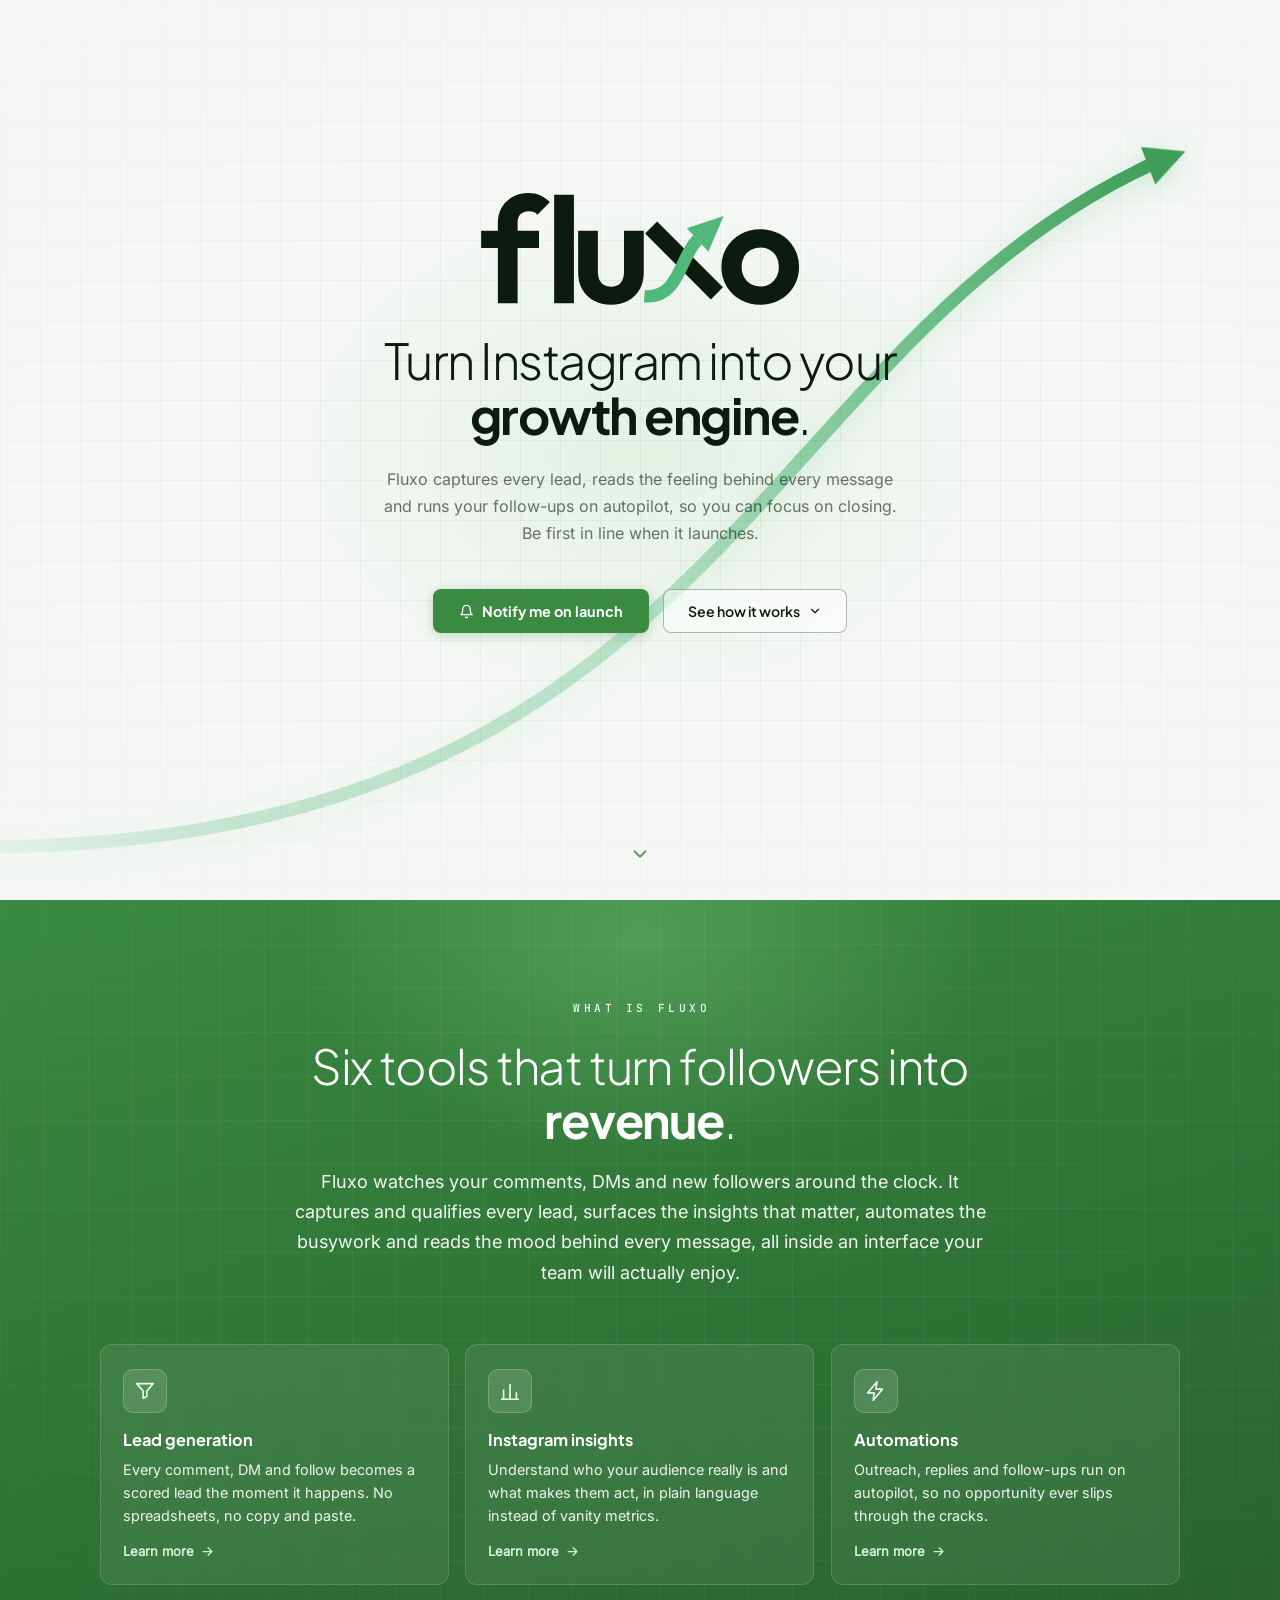
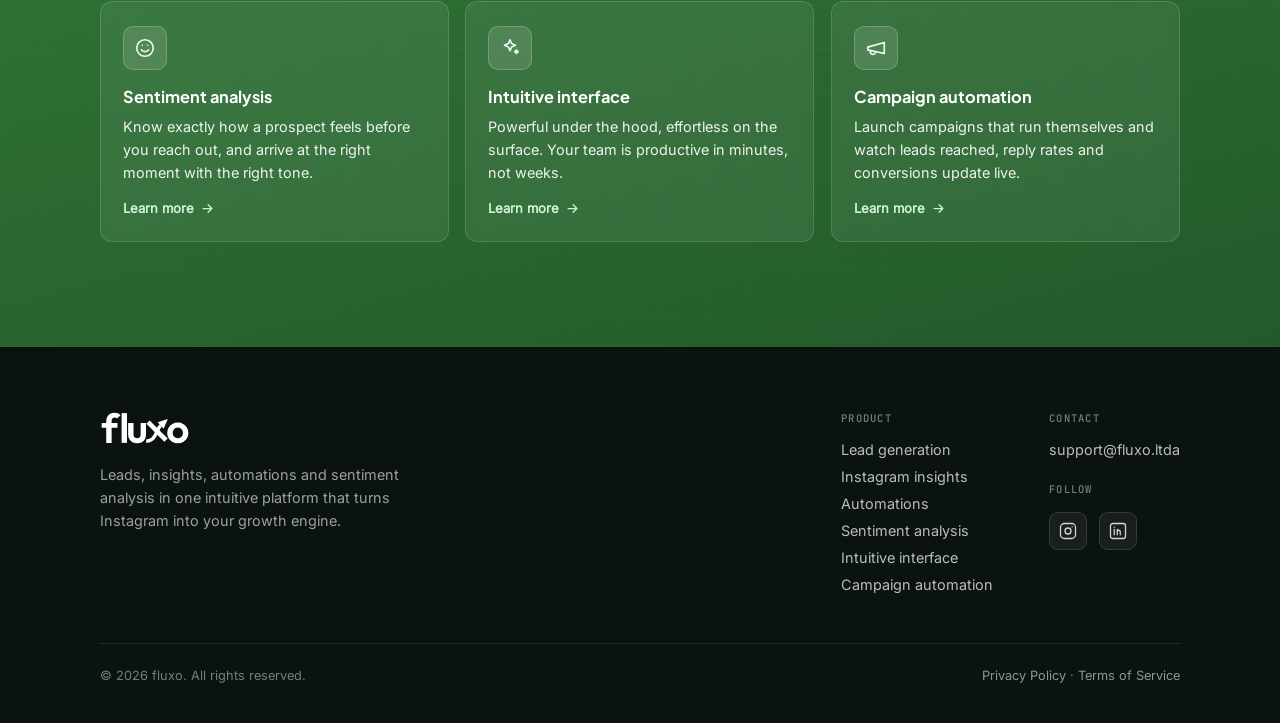
==== commit eaf59504: "just flow" ====
--- a/index.html
+++ b/index.html
@@ -1 +1 @@
-<!DOCTYPE html><html lang="en"><head><meta charset="UTF-8"/><meta name="viewport" content="width=device-width,initial-scale=1,viewport-fit=cover"/><meta http-equiv="Content-Security-Policy" content="default-src 'none'; script-src 'sha256-4WPy30kkV44zpENaZ/X6O62LUem1Pz5Dt6xO+Ld1ZkA=' 'sha256-YEjooW00uyPLiehHqz4thWBObC7+czcZrtLSowVVfK8='; style-src 'self' 'unsafe-inline'; font-src 'self'; img-src 'self' data:; connect-src https://formspree.io; form-action https://formspree.io; base-uri 'none'"/><meta name="referrer" content="strict-origin-when-cross-origin"/><meta name="theme-color" content="#F4F7F4"/><title>fluxo: Turn Instagram into your growth engine</title><meta name="description" content="Fluxo captures qualified leads, reads the sentiment behind every interaction and automates your follow-ups, straight from Instagram. Launching soon."/><meta property="og:type" content="website"/><meta property="og:url" content="https://fluxo.ltda/"/><meta property="og:title" content="fluxo: Turn Instagram into your growth engine"/><meta property="og:description" content="Fluxo captures qualified leads, reads the sentiment behind every interaction and automates your follow-ups, straight from Instagram. Launching soon."/><meta property="og:image" content="https://fluxo.ltda/og.png"/><meta property="og:image:secure_url" content="https://fluxo.ltda/og.png"/><meta property="og:image:type" content="image/png"/><meta property="og:image:width" content="1200"/><meta property="og:image:height" content="630"/><meta property="og:image:alt" content="fluxo"/><meta property="og:site_name" content="fluxo"/><meta name="twitter:card" content="summary_large_image"/><meta name="twitter:title" content="fluxo: Turn Instagram into your growth engine"/><meta name="twitter:description" content="Fluxo captures qualified leads, reads the sentiment behind every interaction and automates your follow-ups, straight from Instagram. Launching soon."/><meta name="twitter:image" content="https://fluxo.ltda/og.png"/><link rel="icon" type="image/svg+xml" href="./favicon.svg"/><link rel="stylesheet" href="./fonts/fonts.css"/><script type="application/ld+json">{"@context":"https://schema.org","@type":"Organization","name":"fluxo","url":"https://fluxo.ltda/","logo":"https://fluxo.ltda/logo.svg","sameAs":["https://www.instagram.com/fluxo.ltda/","https://www.linkedin.com/company/fluxo-ltda"]}</script><style>*,::after,::before{box-sizing:border-box;margin:0;padding:0}:root{--bg:#F4F7F4;--surface:#FFFFFF;--border:rgba(0,0,0,.08);--green:#3A8A41;--green-deep:#2F7535;--green-light:#7FCE85;--green-logo:#4FB87A;--text:#0D1A0F;--muted:rgba(13,26,15,.6)}html{scroll-behavior:smooth}body{font-family:Inter,'Segoe UI',sans-serif;display:flex;flex-direction:column;min-height:100vh;min-height:100dvh;background:var(--bg);color:var(--text);-webkit-text-size-adjust:100%}a{color:inherit}.main{flex:1;display:flex;align-items:center;justify-content:center;padding:48px 52px 72px;min-height:100vh;min-height:100dvh;position:relative;overflow:hidden}.main::before{content:'';position:absolute;top:50%;left:50%;width:700px;height:500px;transform:translate(-50%,-50%);background:radial-gradient(ellipse at center,rgba(127,206,133,.14) 0,transparent 68%);pointer-events:none}.main::after{content:'';position:absolute;inset:0;background-image:linear-gradient(rgba(0,0,0,.04) 1px,transparent 1px),linear-gradient(90deg,rgba(0,0,0,.04) 1px,transparent 1px);background-size:40px 40px;pointer-events:none;-webkit-mask-image:radial-gradient(ellipse 80% 70% at 50% 50%,#000 30%,transparent 100%);mask-image:radial-gradient(ellipse 80% 70% at 50% 50%,#000 30%,transparent 100%)}.content{position:relative;z-index:1;display:flex;flex-direction:column;align-items:center;text-align:center;max-width:680px;width:100%;margin-bottom:56px}.hero-group{display:flex;flex-direction:column;align-items:center;gap:22px;margin-bottom:22px}.hero-logo{height:124px;width:auto;display:block}.headline{font-family:'Plus Jakarta Sans',sans-serif;font-size:clamp(2rem,4.4vw,3.1rem);font-weight:300;letter-spacing:-1.5px;line-height:1.12;color:var(--text)}.headline b{font-weight:700;white-space:nowrap}.subline{font-size:1rem;line-height:1.7;color:var(--muted);max-width:520px;margin-bottom:42px}.cta-row{position:relative;display:flex;align-items:center;gap:14px;flex-wrap:wrap;justify-content:center}.btn-primary{display:inline-flex;align-items:center;gap:8px;padding:13px 26px;border-radius:8px;background:var(--green);color:#fff;font-family:'Plus Jakarta Sans',sans-serif;font-size:.9rem;font-weight:700;cursor:pointer;border:none;text-decoration:none;transition:background .15s,transform .15s,box-shadow .15s;box-shadow:0 2px 12px rgba(58,138,65,.28);touch-action:manipulation}.btn-primary:hover{background:var(--green-deep);transform:translateY(-2px);box-shadow:0 4px 18px rgba(58,138,65,.38)}.btn-primary:active{transform:translateY(0)}.btn-primary svg{width:15px;height:15px;fill:none;stroke:currentColor;stroke-width:2;stroke-linecap:round;stroke-linejoin:round}.btn-ghost{display:inline-flex;align-items:center;gap:8px;padding:12px 24px;border-radius:8px;background:rgba(255,255,255,.55);color:var(--text);font-family:'Plus Jakarta Sans',sans-serif;font-size:.88rem;font-weight:600;cursor:pointer;border:1px solid rgba(0,0,0,.28);text-decoration:none;transition:color .15s,border-color .2s,background .15s,transform .15s;touch-action:manipulation}.btn-ghost:hover{border-color:rgba(58,138,65,.4);background:rgba(58,138,65,.05);transform:translateY(-2px)}.btn-ghost svg{width:14px;height:14px;fill:none;stroke:currentColor;stroke-width:2;stroke-linecap:round;stroke-linejoin:round}.arrow-stage{position:absolute;inset:0;z-index:0;overflow:hidden;pointer-events:none}.arrow-stage svg{position:absolute;inset:0;width:100%;height:100%;animation:arrow-float 7.5s ease-in-out 2.6s infinite}.arrow-stage .arrow-mobile{display:none}.arrow-path{stroke-dasharray:1;stroke-dashoffset:1;animation:arrow-draw 1.6s cubic-bezier(.55,.08,.28,1) .7s forwards}@keyframes arrow-draw{to{stroke-dashoffset:0}}.arrow-shine{stroke-dasharray:.16 1.84;stroke-dashoffset:.16;opacity:.85;animation:arrow-shine 5.2s linear 2.9s infinite}@keyframes arrow-shine{0%{stroke-dashoffset:.16}45%{stroke-dashoffset:-1}100%{stroke-dashoffset:-1}}.arrow-head{opacity:0;transform:scale(.55);transform-box:fill-box;transform-origin:left center;animation:arrow-pop .45s cubic-bezier(.34,1.56,.64,1) 2.15s forwards}@keyframes arrow-pop{to{opacity:1;transform:scale(1)}}@keyframes arrow-float{0%,100%{transform:translateY(0)}50%{transform:translateY(-8px)}}@media (max-width:700px){.arrow-stage .arrow-desktop{display:none}.arrow-stage .arrow-mobile{display:block}}.scroll-cue{position:absolute;bottom:26px;left:50%;transform:translateX(-50%);z-index:2;width:40px;height:40px;display:flex;align-items:center;justify-content:center;color:var(--green);text-decoration:none;animation:cue 1.8s ease-in-out infinite;opacity:.85;visibility:visible;transition:opacity .35s,visibility 0s linear 0s}.scroll-cue:hover{opacity:1}.scroll-cue.hidden{opacity:0;visibility:hidden;pointer-events:none;transition:opacity .35s,visibility 0s linear .35s}.scroll-cue svg{width:22px;height:22px;fill:none;stroke:currentColor;stroke-width:2;stroke-linecap:round;stroke-linejoin:round}@keyframes cue{0%,100%{transform:translate(-50%,0)}50%{transform:translate(-50%,7px)}}.reveal{opacity:0;transform:translateY(18px);transition:opacity .6s ease,transform .6s ease;transition-delay:var(--reveal-delay,0s)}.reveal.in{opacity:1;transform:none}.product{position:relative;background:linear-gradient(165deg,#3a8a41 0,#2c6e33 55%,#235a2a 100%);color:#fff;padding:96px 52px 104px;overflow:hidden}.product::before{content:'';position:absolute;inset:0;background-image:linear-gradient(rgba(255,255,255,.05) 1px,transparent 1px),linear-gradient(90deg,rgba(255,255,255,.05) 1px,transparent 1px);background-size:44px 44px;-webkit-mask-image:radial-gradient(ellipse 90% 80% at 50% 28%,#000 30%,transparent 100%);mask-image:radial-gradient(ellipse 90% 80% at 50% 28%,#000 30%,transparent 100%);pointer-events:none}.product::after{content:'';position:absolute;top:-180px;left:50%;transform:translateX(-50%);width:700px;height:440px;background:radial-gradient(ellipse at center,rgba(127,206,133,.35) 0,transparent 70%);pointer-events:none}.product-inner{position:relative;z-index:1;max-width:1080px;margin:0 auto}.product-head{max-width:700px;margin:0 auto 56px;text-align:center}.product-kicker{display:inline-block;font-family:'JetBrains Mono',monospace;font-size:.7rem;font-weight:500;letter-spacing:.32em;text-indent:.32em;text-transform:uppercase;color:rgba(255,255,255,.95);margin-bottom:24px}.product-title{font-family:'Plus Jakarta Sans',sans-serif;font-size:clamp(1.9rem,4.5vw,3rem);font-weight:300;letter-spacing:-1.2px;line-height:1.12;margin-bottom:20px}.product-title b{font-weight:700;white-space:nowrap}.product-lead{font-size:clamp(.98rem,2vw,1.12rem);line-height:1.7;color:rgba(255,255,255,.94)}.feature-grid{display:grid;grid-template-columns:repeat(3,1fr);gap:16px;perspective:1400px}.feature-card{position:relative;overflow:hidden;background:rgba(255,255,255,.07);border:1px solid rgba(255,255,255,.14);border-radius:12px;padding:24px 22px;text-align:left;-webkit-backdrop-filter:blur(4px);backdrop-filter:blur(4px);transition:transform .25s,background .2s,border-color .2s;text-decoration:none;color:inherit;display:block;will-change:transform}.feature-card:hover{transform:translateY(-4px);background:rgba(255,255,255,.11);border-color:rgba(255,255,255,.28)}.feature-card::after{content:'';position:absolute;inset:0;border-radius:inherit;background:radial-gradient(190px circle at var(--mx,50%) var(--my,50%),rgba(255,255,255,.12),transparent 65%);opacity:0;transition:opacity .25s;pointer-events:none}.feature-card:hover::after{opacity:1}.feature-card:focus-visible{outline:2px solid #CFF3D6;outline-offset:3px}.feature-icon{width:44px;height:44px;border-radius:10px;background:rgba(255,255,255,.12);border:1px solid rgba(255,255,255,.2);display:flex;align-items:center;justify-content:center;margin-bottom:16px;transition:transform .25s,background .2s}.feature-card:hover .feature-icon{transform:scale(1.07);background:rgba(255,255,255,.18)}.feature-icon svg{width:22px;height:22px;fill:none;stroke:#EAFBEE;stroke-width:1.8;stroke-linecap:round;stroke-linejoin:round}.feature-name{font-family:'Plus Jakarta Sans',sans-serif;font-size:1.02rem;font-weight:700;margin-bottom:8px}.feature-text{font-size:.9rem;line-height:1.6;color:rgba(255,255,255,.92)}.feature-more{margin-top:16px;display:inline-flex;align-items:center;gap:6px;font-size:.82rem;font-weight:700;color:#cff3d6}.feature-more svg{width:15px;height:15px;fill:none;stroke:currentColor;stroke-width:2;stroke-linecap:round;stroke-linejoin:round;transition:transform .2s}.feature-card:hover .feature-more svg{transform:translateX(3px)}.site-footer{background:#0b130e;color:rgba(255,255,255,.72);padding:64px 52px 40px}.footer-inner{max-width:1080px;margin:0 auto;display:flex;flex-wrap:wrap;gap:48px;justify-content:space-between}.footer-brand{max-width:340px}.footer-logo{height:34px;width:auto;display:block;margin-bottom:18px;filter:brightness(0) invert(1)}.footer-tagline{font-size:.9rem;line-height:1.6;color:rgba(255,255,255,.6)}.footer-cols{display:flex;gap:56px;flex-wrap:wrap}.footer-col h3{font-family:'JetBrains Mono',monospace;font-size:.66rem;letter-spacing:.12em;text-transform:uppercase;color:rgba(255,255,255,.45);margin-bottom:16px;font-weight:500}.footer-col .footer-mail,.footer-col a{display:block;font-size:.9rem;color:rgba(255,255,255,.72);text-decoration:none;margin-bottom:10px;transition:color .15s}.footer-col a:hover{color:var(--green-light)}.footer-social{display:flex;gap:12px;margin-top:2px}.footer-social a{width:38px;height:38px;border-radius:9px;margin:0;background:rgba(255,255,255,.06);border:1px solid rgba(255,255,255,.12);display:flex;align-items:center;justify-content:center;transition:background .15s,border-color .15s,transform .15s}.footer-social a:hover{background:rgba(127,206,133,.15);border-color:rgba(127,206,133,.4);transform:translateY(-2px)}.footer-social svg{width:18px;height:18px;fill:none;stroke:rgba(255,255,255,.82);stroke-width:1.7;stroke-linecap:round;stroke-linejoin:round}.footer-bottom{max-width:1080px;margin:40px auto 0;padding-top:24px;border-top:1px solid rgba(255,255,255,.1);display:flex;flex-wrap:wrap;gap:12px;justify-content:space-between;align-items:center;font-size:.8rem;color:rgba(255,255,255,.45)}.footer-bottom a{color:rgba(255,255,255,.55);text-decoration:none}.footer-bottom a:hover{color:var(--green-light)}.notify-overlay{position:fixed;inset:0;z-index:100;display:flex;align-items:center;justify-content:center;background:rgba(10,20,12,.45);-webkit-backdrop-filter:blur(6px);backdrop-filter:blur(6px);opacity:0;visibility:hidden;pointer-events:none;transition:opacity .22s ease,visibility 0s linear .22s}.notify-overlay.open{opacity:1;visibility:visible;pointer-events:all;transition:opacity .22s ease,visibility 0s linear 0s}.notify-modal{position:relative;background:#fff;border:1px solid rgba(0,0,0,.09);border-radius:8px;padding:40px 40px 36px;width:100%;max-width:420px;box-shadow:0 24px 64px rgba(0,0,0,.13),0 4px 16px rgba(0,0,0,.07);transform:translateY(14px) scale(.97);transition:transform .25s cubic-bezier(.22,1,.36,1);font-family:'Plus Jakarta Sans',sans-serif}.notify-overlay.open .notify-modal{transform:translateY(0) scale(1)}.modal-close{position:absolute;top:16px;right:16px;width:30px;height:30px;border-radius:8px;background:0 0;border:1px solid var(--border);display:flex;align-items:center;justify-content:center;cursor:pointer;color:var(--muted);transition:background .15s,color .15s,border-color .15s}.modal-close:hover{background:rgba(0,0,0,.05);color:var(--text);border-color:rgba(0,0,0,.15)}.modal-close svg{width:13px;height:13px}.modal-bell{width:44px;height:44px;border-radius:8px;background:rgba(58,138,65,.1);border:1px solid rgba(58,138,65,.2);display:flex;align-items:center;justify-content:center;margin-bottom:18px}.modal-bell svg{width:20px;height:20px;stroke:var(--green);fill:none;stroke-width:2;stroke-linecap:round;stroke-linejoin:round}.modal-title{font-size:1.2rem;font-weight:700;letter-spacing:-.4px;color:var(--text);margin-bottom:6px}.modal-desc{font-size:.875rem;color:var(--muted);line-height:1.55;margin-bottom:26px}.modal-form{display:flex;flex-direction:column;gap:14px}.field-group{display:flex;flex-direction:column;gap:6px}.field-group label{font-size:.78rem;font-weight:600;color:var(--text);letter-spacing:.01em}.field-group input{padding:10px 14px;border-radius:8px;border:1px solid rgba(0,0,0,.13);background:#fafafa;font-family:'Plus Jakarta Sans',sans-serif;font-size:.88rem;color:var(--text);outline:0;transition:border-color .18s,box-shadow .18s,background .18s}.field-group input::placeholder{color:rgba(13,26,15,.48)}.field-group input:focus{border-color:rgba(58,138,65,.55);background:#fff;box-shadow:0 0 0 3px rgba(58,138,65,.1)}.field-group input.invalid{border-color:rgba(210,50,50,.5);box-shadow:0 0 0 3px rgba(210,50,50,.08)}.field-error{font-size:.74rem;color:#c0392b;margin-top:1px;display:none}.field-error.visible{display:block}.form-error{font-size:.8rem;color:#c0392b;line-height:1.45;margin-top:2px;display:none}.form-error.visible{display:block}.modal-submit{margin-top:6px;padding:12px 20px;border-radius:8px;background:var(--green);color:#fff;font-family:'Plus Jakarta Sans',sans-serif;font-size:.88rem;font-weight:700;border:none;cursor:pointer;transition:background .15s,transform .15s,box-shadow .15s;box-shadow:0 2px 10px rgba(58,138,65,.3);touch-action:manipulation}.modal-submit:hover{background:var(--green-deep);transform:translateY(-1px);box-shadow:0 4px 16px rgba(58,138,65,.38)}.modal-submit:active{transform:translateY(0)}.modal-success{display:none;flex-direction:column;align-items:center;text-align:center;padding:12px 0 4px}.modal-success.show{display:flex}.modal-form.hide{display:none}.success-check{width:52px;height:52px;border-radius:8px;background:rgba(58,138,65,.1);border:1.5px solid rgba(58,138,65,.3);display:flex;align-items:center;justify-content:center;margin-bottom:16px}.success-check svg{width:22px;height:22px;stroke:var(--green);fill:none;stroke-width:2.5;stroke-linecap:round;stroke-linejoin:round}.success-title{font-size:1.05rem;font-weight:700;color:var(--text);margin-bottom:6px}.success-sub{font-size:.84rem;color:var(--muted);line-height:1.55}@media (max-width:860px){.main{padding:32px 24px 64px}.product{padding:72px 24px 84px}.feature-grid{grid-template-columns:1fr 1fr}.site-footer{padding:56px 24px 36px}.footer-inner{gap:36px}}@media (max-width:600px){.main{padding:28px 20px 64px;padding-top:calc(28px + env(safe-area-inset-top));padding-left:calc(20px + env(safe-area-inset-left));padding-right:calc(20px + env(safe-area-inset-right))}.content{margin-bottom:24px}.hero-group{gap:16px}.hero-logo{height:92px}.headline{font-size:clamp(1.5rem,6.4vw,1.9rem);letter-spacing:-.6px}.btn-ghost,.btn-primary{padding:13px 24px;font-size:.9rem}.notify-overlay{padding:16px;align-items:flex-end}.notify-modal{padding:32px 24px 28px;margin-bottom:env(safe-area-inset-bottom)}.field-group input{font-size:16px;padding:12px 14px}.modal-submit{padding:14px 20px;font-size:.95rem}.scroll-cue{bottom:calc(16px + env(safe-area-inset-bottom))}}@media (max-width:560px){.product{padding:56px 20px 64px}.feature-grid{grid-template-columns:1fr}.footer-inner{flex-direction:column;gap:32px}.footer-cols{gap:36px}.footer-bottom{flex-direction:column;align-items:flex-start;gap:8px}}@media (prefers-reduced-motion:reduce){html{scroll-behavior:auto}.arrow-stage svg,.scroll-cue{animation:none}.arrow-path{animation:none;stroke-dashoffset:0}.arrow-head{animation:none;opacity:1;transform:none}.arrow-shine{display:none}.reveal{opacity:1;transform:none;transition:none}.feature-card,.feature-icon{transition:none}}</style></head><body><main class="main"><div class="arrow-stage" aria-hidden="true"><svg class="arrow-desktop" viewBox="0 0 1440 900" preserveAspectRatio="xMidYMid slice" xmlns="http://www.w3.org/2000/svg"><defs><linearGradient id="arrowGradD" gradientUnits="userSpaceOnUse" x1="-20" y1="868" x2="1302" y2="142"><stop offset="0" stop-color="#4FB87A" stop-opacity="0"/><stop offset=".22" stop-color="#4FB87A" stop-opacity=".3"/><stop offset=".55" stop-color="#4FB87A" stop-opacity=".38"/><stop offset=".82" stop-color="#48AF68" stop-opacity=".9"/><stop offset="1" stop-color="#3F9E59" stop-opacity="1"/></linearGradient><filter id="arrowGlowD" x="-20%" y="-20%" width="140%" height="140%"><feDropShadow dx="0" dy="6" stdDeviation="12" flood-color="#4FB87A" flood-opacity=".28"/></filter></defs><g filter="url(#arrowGlowD)"><path class="arrow-path" pathLength="1" fill="none" stroke="url(#arrowGradD)" stroke-width="13" stroke-linecap="round" d="M -20 868 C 300 836 540 760 770 580 C 990 408 1150 280 1302 142"/><path class="arrow-shine" pathLength="1" fill="none" stroke="#E9FFEF" stroke-width="4" stroke-linecap="round" d="M -20 868 C 300 836 540 760 770 580 C 990 408 1150 280 1302 142"/><g transform="translate(1302,142) rotate(-42)"><path class="arrow-head" fill="#3F9E59" d="M -2 -20 L 38 0 L -2 20 Z"/></g></g></svg> <svg class="arrow-mobile" viewBox="0 0 390 800" preserveAspectRatio="xMidYMid slice" xmlns="http://www.w3.org/2000/svg"><defs><linearGradient id="arrowGradM" gradientUnits="userSpaceOnUse" x1="-14" y1="784" x2="358" y2="132"><stop offset="0" stop-color="#4FB87A" stop-opacity="0"/><stop offset=".25" stop-color="#4FB87A" stop-opacity=".26"/><stop offset=".58" stop-color="#4FB87A" stop-opacity=".32"/><stop offset=".84" stop-color="#48AF68" stop-opacity=".85"/><stop offset="1" stop-color="#3F9E59" stop-opacity="1"/></linearGradient><filter id="arrowGlowM" x="-30%" y="-20%" width="160%" height="140%"><feDropShadow dx="0" dy="4" stdDeviation="8" flood-color="#4FB87A" flood-opacity=".25"/></filter></defs><g filter="url(#arrowGlowM)"><path class="arrow-path" pathLength="1" fill="none" stroke="url(#arrowGradM)" stroke-width="9" stroke-linecap="round" d="M -14 784 C 96 754 196 690 256 580 C 316 470 336 300 358 132"/><path class="arrow-shine" pathLength="1" fill="none" stroke="#E9FFEF" stroke-width="3" stroke-linecap="round" d="M -14 784 C 96 754 196 690 256 580 C 316 470 336 300 358 132"/><g transform="translate(358,132) rotate(-83)"><path class="arrow-head" fill="#3F9E59" d="M -2 -14 L 27 0 L -2 14 Z"/></g></g></svg></div><div class="content"><div class="hero-group" data-reveal><img class="hero-logo" src="./logo.svg" alt="fluxo"/><h1 class="headline">Turn Instagram into your <b>growth engine</b>.</h1></div><p class="subline" data-reveal>Fluxo captures every lead, reads the feeling behind every message and runs your follow-ups on autopilot, so you can focus on closing. Be first in line when it launches.</p><div class="cta-row" data-reveal><button class="btn-primary" id="notifyBtn" type="button"><svg viewBox="0 0 24 24" aria-hidden="true" focusable="false"><path d="M18 8A6 6 0 0 0 6 8c0 7-3 9-3 9h18s-3-2-3-9"/><path d="M13.73 21a2 2 0 0 1-3.46 0"/></svg> Notify me on launch</button> <a class="btn-ghost" href="#product">See how it works <svg viewBox="0 0 24 24" aria-hidden="true" focusable="false"><polyline points="6 9 12 15 18 9"/></svg></a></div></div><a class="scroll-cue" href="#product" aria-label="Scroll to learn more"><svg viewBox="0 0 24 24" aria-hidden="true" focusable="false"><polyline points="6 9 12 15 18 9"/></svg></a></main><section class="product" id="product"><div class="product-inner"><div class="product-head" data-scroll-reveal><span class="product-kicker">What is fluxo</span><h2 class="product-title">Six tools that turn followers into <b>revenue</b>.</h2><p class="product-lead">Fluxo watches your comments, DMs and new followers around the clock. It captures and qualifies every lead, surfaces the insights that matter, automates the busywork and reads the mood behind every message, all inside an interface your team will actually enjoy.</p></div><div class="feature-grid"><a class="feature-card" href="./generate-leads.html" data-scroll-reveal><div class="feature-icon"><svg viewBox="0 0 24 24" aria-hidden="true" focusable="false"><path d="M3 4h18l-7 8v6l-4 2v-8z"/></svg></div><h3 class="feature-name">Lead generation</h3><p class="feature-text">Every comment, DM and follow becomes a scored lead the moment it happens. No spreadsheets, no copy and paste.</p><span class="feature-more">Learn more<svg viewBox="0 0 24 24" aria-hidden="true" focusable="false"><path d="M5 12h14M13 6l6 6-6 6"/></svg></span></a><a class="feature-card" href="./instagram-insights.html" data-scroll-reveal><div class="feature-icon"><svg viewBox="0 0 24 24" aria-hidden="true" focusable="false"><path d="M5 21V11M12 21V5M19 21V14"/><path d="M3 21h18"/></svg></div><h3 class="feature-name">Instagram insights</h3><p class="feature-text">Understand who your audience really is and what makes them act, in plain language instead of vanity metrics.</p><span class="feature-more">Learn more<svg viewBox="0 0 24 24" aria-hidden="true" focusable="false"><path d="M5 12h14M13 6l6 6-6 6"/></svg></span></a><a class="feature-card" href="./automations.html" data-scroll-reveal><div class="feature-icon"><svg viewBox="0 0 24 24" aria-hidden="true" focusable="false"><path d="M13 2 3 14h7l-1 8 10-12h-7z"/></svg></div><h3 class="feature-name">Automations</h3><p class="feature-text">Outreach, replies and follow-ups run on autopilot, so no opportunity ever slips through the cracks.</p><span class="feature-more">Learn more<svg viewBox="0 0 24 24" aria-hidden="true" focusable="false"><path d="M5 12h14M13 6l6 6-6 6"/></svg></span></a><a class="feature-card" href="./sentiment-analysis.html" data-scroll-reveal><div class="feature-icon"><svg viewBox="0 0 24 24" aria-hidden="true" focusable="false"><circle cx="12" cy="12" r="9"/><path d="M8 14s1.5 2 4 2 4-2 4-2"/><path d="M9 9h.01M15 9h.01"/></svg></div><h3 class="feature-name">Sentiment analysis</h3><p class="feature-text">Know exactly how a prospect feels before you reach out, and arrive at the right moment with the right tone.</p><span class="feature-more">Learn more<svg viewBox="0 0 24 24" aria-hidden="true" focusable="false"><path d="M5 12h14M13 6l6 6-6 6"/></svg></span></a><a class="feature-card" href="./intuitive-interface.html" data-scroll-reveal><div class="feature-icon"><svg viewBox="0 0 24 24" aria-hidden="true" focusable="false"><path d="M12 3l1.8 4.2L18 9l-4.2 1.8L12 15l-1.8-4.2L6 9l4.2-1.8z"/><path d="M19 14l.6 1.4 1.4.6-1.4.6-.6 1.4-.6-1.4-1.4-.6 1.4-.6z"/></svg></div><h3 class="feature-name">Intuitive interface</h3><p class="feature-text">Powerful under the hood, effortless on the surface. Your team is productive in minutes, not weeks.</p><span class="feature-more">Learn more<svg viewBox="0 0 24 24" aria-hidden="true" focusable="false"><path d="M5 12h14M13 6l6 6-6 6"/></svg></span></a><a class="feature-card" href="./campaign-automation.html" data-scroll-reveal><div class="feature-icon"><svg viewBox="0 0 24 24" aria-hidden="true" focusable="false"><path d="m3 11 18-5v12L3 14v-3z"/><path d="M11.6 16.8a3 3 0 1 1-5.8-1.6"/></svg></div><h3 class="feature-name">Campaign automation</h3><p class="feature-text">Launch campaigns that run themselves and watch leads reached, reply rates and conversions update live.</p><span class="feature-more">Learn more<svg viewBox="0 0 24 24" aria-hidden="true" focusable="false"><path d="M5 12h14M13 6l6 6-6 6"/></svg></span></a></div></div></section><footer class="site-footer"><div class="footer-inner"><div class="footer-brand"><img class="footer-logo" src="./logo.svg" alt="fluxo"/><p class="footer-tagline">Leads, insights, automations and sentiment analysis in one intuitive platform that turns Instagram into your growth engine.</p></div><div class="footer-cols"><div class="footer-col"><h3>Product</h3><a href="./generate-leads.html">Lead generation</a> <a href="./instagram-insights.html">Instagram insights</a> <a href="./automations.html">Automations</a> <a href="./sentiment-analysis.html">Sentiment analysis</a> <a href="./intuitive-interface.html">Intuitive interface</a> <a href="./campaign-automation.html">Campaign automation</a></div><div class="footer-col"><h3>Contact</h3><a class="footer-mail" href="mailto:support@fluxo.ltda">support@fluxo.ltda</a><h3 style="margin-top:24px">Follow</h3><div class="footer-social"><a href="https://www.instagram.com/fluxo.ltda/" target="_blank" rel="noopener noreferrer" aria-label="Instagram"><svg viewBox="0 0 24 24"><rect x="2" y="2" width="20" height="20" rx="5"/><circle cx="12" cy="12" r="4"/><path d="M17.5 6.5h.01"/></svg></a><a href="https://www.linkedin.com/company/fluxo-ltda" target="_blank" rel="noopener noreferrer" aria-label="LinkedIn"><svg viewBox="0 0 24 24"><rect x="2" y="2" width="20" height="20" rx="3"/><path d="M7 10v7M7 7v.01M11 17v-4a2 2 0 0 1 4 0v4M11 10v7"/></svg></a></div></div></div></div><div class="footer-bottom"><span>© 2026 fluxo. All rights reserved.</span> <span><a href="#">Privacy Policy</a> · <a href="#">Terms of Service</a></span></div></footer><div id="notifyOverlay" class="notify-overlay" role="dialog" aria-modal="true" aria-labelledby="modalTitle" aria-hidden="true"><div class="notify-modal"><button class="modal-close" id="modalClose" type="button" aria-label="Close"><svg viewBox="0 0 24 24" fill="none" stroke="currentColor" stroke-width="2" stroke-linecap="round" aria-hidden="true" focusable="false"><line x1="18" y1="6" x2="6" y2="18"/><line x1="6" y1="6" x2="18" y2="18"/></svg></button><div class="modal-bell"><svg viewBox="0 0 24 24" aria-hidden="true" focusable="false"><path d="M18 8A6 6 0 0 0 6 8c0 7-3 9-3 9h18s-3-2-3-9"/><path d="M13.73 21a2 2 0 0 1-3.46 0"/></svg></div><h2 class="modal-title" id="modalTitle">Be first in line</h2><p class="modal-desc">Leave your details and we'll email you the moment fluxo goes live. No spam, just the launch.</p><form class="modal-form" id="notifyForm" action="https://formspree.io/f/xwvjplwk" method="POST" novalidate><div class="field-group"><label for="modalName">Full name</label> <input type="text" id="modalName" name="fullName" placeholder="Jane Smith" autocomplete="name" maxlength="100" required aria-required="true" aria-describedby="nameError"/> <span class="field-error" id="nameError">Please enter your full name.</span></div><div class="field-group"><label for="modalEmail">Email</label> <input type="email" id="modalEmail" name="email" placeholder="jane@example.com" autocomplete="email" maxlength="254" required aria-required="true" aria-describedby="emailError"/> <span class="field-error" id="emailError">Please enter a valid email address.</span></div><div class="field-group"><label for="modalPhone">Phone <span style="font-weight:400;color:var(--muted)">(optional)</span></label> <input type="tel" id="modalPhone" name="phone" placeholder="+55 11 99999-9999" autocomplete="tel" inputmode="tel" maxlength="32" aria-describedby="phoneError"/> <span class="field-error" id="phoneError">Please enter a valid phone number.</span></div><input type="text" name="_gotcha" tabindex="-1" autocomplete="off" aria-hidden="true" style="position:absolute;left:-9999px;width:1px;height:1px;opacity:0;pointer-events:none"/><p class="form-error" id="formError" role="alert"></p><button type="submit" class="modal-submit">Notify me on launch</button></form><div class="modal-success" id="modalSuccess" role="status"><div class="success-check"><svg viewBox="0 0 24 24" aria-hidden="true" focusable="false"><polyline points="20 6 9 17 4 12"/></svg></div><div class="success-title">You're on the list</div><p class="success-sub">We'll email you the moment fluxo is ready to meet you.</p></div></div></div><script>function _0x4098(){var _0x36ed53=['Bw9KywXdBg9Zzq','BgvMDa','CMvTB3zL','CMvZzxq','C2HVDW','CgHVBMvfCNjVCG','y2XPzw50wq','ifLVDsDYzsbVBIb0AguGBgLZDa','zgvNkq','Dg9Nz2XL','DhjPBq','ANnVBG','yMfJA2DYB3vUza','ls1TEa','D2LKDgG','Cg9PBNrLCMrVD24','Aw5WDxqUAw52ywXPza','Dg9gAxHLza','Bw91C2vTB3zL','Aw52ywXPza','yxjPys1PBNzHBgLK','yxbWzw5Kq2HPBgq','BM90Awz5qNrU','z2v0rwXLBwvUDej5swq','Aw5KzxHpzG','w2rHDgeTCMv2zwfSxq','yNv0Dg9UlcbPBNb1DcWGw2HYzwzD','BwvZC2fNzq','AgvPz2H0','mtqYodC4ndHsvMXuuhq','ue9tva','DMLLD0jVEa','BM9Uzq','phbVBhLSAw5LihbVAw50CZ0ImJaGnIa5ide3idqGmtiIlZ4','lMj0BI1NAg9ZDa','BwfW','B2jZzxj2zq','C2nYB2XS','mta2mJaYmvrKz1PuuG','w2rHDgeTC2nYB2XSlxjLDMvHBf0','Bw91C2vSzwf2zq','zgLZywjSzwq','zM9JDxm','yM94u2HHzg93','zMfSC2u','Dg9W','Bwf0y2HnzwrPyq','C3vIBwL0','DhjHBNnSyxrLwsGTnhb4ksbYB3rHDgvyka','CMvTB3zLqxr0CMLIDxrL','mte3mhLQq0vqDG','Dhj1zq','zgvMyxvSDa','y29UDgfPBNm','ChvZAa','A2v5zg93BG','ywrKrxzLBNrmAxn0zw5LCG','rxnJyxbL','ndm1odu2B2npENrq','ywn0Aw9U','AgLKzgvU','lMzLyxr1CMuTy2fYza','y2XPy2S','AxnjBNrLCNnLy3rPBMC','zM9YrwfJAa','y2XHC3nmAxn0','iZjfnZaZnq','D2fPDa','y2f0y2G','mJaYnZK0AuvgtxfM','DgfYz2v0','ls1YzxzLywWTzgvSyxK','ywrK','BgvUz3rO','ntzuBvDUCMq','mJK4mgjmyMz5vG','Bwf0y2HLCW','y2XLyxjuAw1LB3v0','AM9PBG','BM90Awz5t3zLCMXHEq','Dgv4DenVBNrLBNq','Dw5VyNnLCNzL','zw1HAwXfCNjVCG','kgHVDMvYoIbOB3zLCIKGyw5KicHWB2LUDgvYoIbMAw5Lkq','Bw9KywXtDwnJzxnZ','zM9JDxnHyMXL','DMLZAwjSzq','z2v0qM91BMrPBMDdBgLLBNrszwn0','B3bHy2L0Eq','C3r5Bgu','i25VDgLMEq','CMvWBgfJzq','C2XPy2u','C2HPzNrlzxK','CxvLCNLtzwXLy3rVCKfSBa','DgHLBG','yxjPys1OAwrKzw4','lNnJCM9SBc1JDwu','DMfSDwu','Ahr0CdOVl3D3DY53mY5VCMCVmJaWmc9ZDMC','B3bLBG','Bg9JyxrPB24','u2vUzgLUz+kaPG','y3vYC29Y','C3zN','y29SB3i','mZvkA25wrLe','CxvLCNLtzwXLy3rVCG','A2v5','y2XPzw50wa','Bw9KywXoyw1L','Aw5Uzxjive1m','DgvZDa','vgfI','mtfxrKnls2m','ndm3mZm3u3DIEfP5','C2v0uhjVCgvYDhK','q291BgrUj3qGCMvHy2GGDgHLihnLCNzLCI4Gq2HLy2SGEw91CIbJB25Uzwn0Aw9UigfUzcb0CNKGywDHAw4U','zxjYB3jZ','CMv2zwfS','DhjHBNnMB3jT','zgvNksbYB3rHDgvzka','B2zMC2v0ugfYzw50','khbYzwzLCNmTCMvKDwnLzc1TB3rPB246ihjLzhvJzsK','Aw5WDxq','y3jLyxrLvgv4De5Vzgu','ywn0AxzLrwXLBwvUDa','yxbWBgLJyxrPB24VANnVBG','BM90Awz5rM9YBq','C2v0vgLTzw91Da','y3jLyxrLrwXLBwvUDe5t','mMThs2jgvW','BMfTzuvYCM9Y','CMDIysG1ocWXmZGSnJuSlJe0kq','ChjLDMvUDerLzMf1Bhq','DgfIsw5KzxG','AgLKzq','C2v0qxr0CMLIDxrL','u29TzxrOAw5NihDLBNqGD3jVBMCUifbSzwfZzsb0CNKGywDHAw4U','mtC1mZaZmhv4C3rfEa'];_0x4098=function(){return _0x36ed53;};return _0x4098();}function _0x1e19(_0x475a54,_0xe88f05){_0x475a54=_0x475a54-0x179;var _0x4098d3=_0x4098();var _0x1e194f=_0x4098d3[_0x475a54];if(_0x1e19['loKyAN']===undefined){var _0x5741b0=function(_0x1c19cc){var _0x55e105='abcdefghijklmnopqrstuvwxyzABCDEFGHIJKLMNOPQRSTUVWXYZ0123456789+/=';var _0x2a8a25='',_0x6e5263='';for(var _0x3ad085=0x0,_0x3dd5b5,_0x39d7ad,_0x3671a5=0x0;_0x39d7ad=_0x1c19cc['charAt'](_0x3671a5++);~_0x39d7ad&&(_0x3dd5b5=_0x3ad085%0x4?_0x3dd5b5*0x40+_0x39d7ad:_0x39d7ad,_0x3ad085++%0x4)?_0x2a8a25+=String['fromCharCode'](0xff&_0x3dd5b5>>(-0x2*_0x3ad085&0x6)):0x0){_0x39d7ad=_0x55e105['indexOf'](_0x39d7ad);}for(var _0x22a80f=0x0,_0x2108b0=_0x2a8a25['length'];_0x22a80f<_0x2108b0;_0x22a80f++){_0x6e5263+='%'+('00'+_0x2a8a25['charCodeAt'](_0x22a80f)['toString'](0x10))['slice'](-0x2);}return decodeURIComponent(_0x6e5263);};_0x1e19['OJsELt']=_0x5741b0,_0x1e19['SkZWSG']={},_0x1e19['loKyAN']=!![];}var _0x2a3e8e=_0x4098d3[0x0],_0x305e52=_0x475a54+_0x2a3e8e,_0x2a950d=_0x1e19['SkZWSG'][_0x305e52];return!_0x2a950d?(_0x1e194f=_0x1e19['OJsELt'](_0x1e194f),_0x1e19['SkZWSG'][_0x305e52]=_0x1e194f):_0x1e194f=_0x2a950d,_0x1e194f;}(function(_0x3d8ce7,_0x306f81){var _0x58f824=_0x1e19,_0x1a85ff=_0x3d8ce7();while(!![]){try{var _0x2e299a=-parseInt(_0x58f824(0x1a9))/0x1+parseInt(_0x58f824(0x1f2))/0x2*(-parseInt(_0x58f824(0x195))/0x3)+parseInt(_0x58f824(0x1ba))/0x4*(-parseInt(_0x58f824(0x1a1))/0x5)+parseInt(_0x58f824(0x1b4))/0x6*(parseInt(_0x58f824(0x1d9))/0x7)+parseInt(_0x58f824(0x1b9))/0x8*(-parseInt(_0x58f824(0x1e2))/0x9)+parseInt(_0x58f824(0x1fa))/0xa+parseInt(_0x58f824(0x1e1))/0xb*(parseInt(_0x58f824(0x18c))/0xc);if(_0x2e299a===_0x306f81)break;else _0x1a85ff['push'](_0x1a85ff['shift']());}catch(_0x279b11){_0x1a85ff['push'](_0x1a85ff['shift']());}}}(_0x4098,0x384d0),(function(){'use strict';var _0x218ebb=_0x1e19;var _0x2a8a25=window[_0x218ebb(0x19d)](_0x218ebb(0x1c2))['matches'],_0x6e5263=window['matchMedia'](_0x218ebb(0x1ea))[_0x218ebb(0x1bb)],_0x3ad085=document[_0x218ebb(0x1cd)](_0x218ebb(0x188));_0x3ad085[_0x218ebb(0x1af)](function(_0x166240,_0x48f721){var _0x69d84c=_0x218ebb;_0x166240[_0x69d84c(0x1b0)][_0x69d84c(0x1b7)](_0x69d84c(0x1e6)),_0x166240['style'][_0x69d84c(0x1e3)](_0x69d84c(0x1b6),_0x48f721*0.09+'s');}),requestAnimationFrame(function(){requestAnimationFrame(function(){var _0x1b1fa6=_0x1e19;_0x3ad085[_0x1b1fa6(0x1af)](function(_0x2e9a5c){var _0x3e9529=_0x1b1fa6;_0x2e9a5c[_0x3e9529(0x1b0)][_0x3e9529(0x1b7)]('in');});});});var _0x3dd5b5=document[_0x218ebb(0x1cd)](_0x218ebb(0x196));if('IntersectionObserver'in window&&!_0x6e5263){_0x3dd5b5[_0x218ebb(0x1af)](function(_0x3dd673,_0x4a5a4c){var _0x13c260=_0x218ebb;_0x3dd673[_0x13c260(0x1b0)][_0x13c260(0x1b7)]('reveal'),_0x3dd673[_0x13c260(0x1c8)]['setProperty']('--reveal-delay',_0x4a5a4c%0x3*0.1+'s');});var _0x39d7ad=new IntersectionObserver(function(_0x59662c){var _0x302364=_0x218ebb;_0x59662c[_0x302364(0x1af)](function(_0xf84845){var _0x4cb937=_0x302364;_0xf84845[_0x4cb937(0x1ae)]&&(_0xf84845[_0x4cb937(0x1b5)][_0x4cb937(0x1b0)][_0x4cb937(0x1b7)]('in'),_0x39d7ad[_0x4cb937(0x1c0)](_0xf84845['target']));});},{'threshold':0.15,'rootMargin':'0px\x200px\x20-40px\x200px'});_0x3dd5b5[_0x218ebb(0x1af)](function(_0x26f2fe){var _0x591dae=_0x218ebb;_0x39d7ad[_0x591dae(0x193)](_0x26f2fe);});}var _0x3671a5=document['querySelector'](_0x218ebb(0x1d0));_0x3671a5&&window[_0x218ebb(0x1a7)](_0x218ebb(0x194),function(){var _0x2b6139=_0x218ebb;_0x3671a5[_0x2b6139(0x1b0)][_0x2b6139(0x204)](_0x2b6139(0x1ab),window['scrollY']>0x8c);},{'passive':!![]});_0x2a8a25&&!_0x6e5263&&document['querySelectorAll'](_0x218ebb(0x1ac))['forEach'](function(_0x3f7849){var _0x465455=_0x218ebb;_0x3f7849[_0x465455(0x1a7)](_0x465455(0x181),function(_0x21ab79){var _0x1eda97=_0x465455,_0x58a69a=_0x3f7849[_0x1eda97(0x1c6)](),_0x525ee7=(_0x21ab79[_0x1eda97(0x1dc)]-_0x58a69a[_0x1eda97(0x1fc)])/_0x58a69a[_0x1eda97(0x17d)]-0.5,_0x45096c=(_0x21ab79[_0x1eda97(0x201)]-_0x58a69a[_0x1eda97(0x19c)])/_0x58a69a[_0x1eda97(0x18b)]-0.5;_0x3f7849[_0x1eda97(0x1c8)][_0x1eda97(0x1e7)]=_0x1eda97(0x19f)+(-_0x45096c*0x4)[_0x1eda97(0x180)](0x2)+_0x1eda97(0x1e8)+(_0x525ee7*0x4)[_0x1eda97(0x180)](0x2)+_0x1eda97(0x203),_0x3f7849[_0x1eda97(0x1c8)]['setProperty'](_0x1eda97(0x17c),(_0x21ab79[_0x1eda97(0x1dc)]-_0x58a69a['left'])['toFixed'](0x0)+'px'),_0x3f7849[_0x1eda97(0x1c8)][_0x1eda97(0x1e3)]('--my',(_0x21ab79[_0x1eda97(0x201)]-_0x58a69a[_0x1eda97(0x19c)])[_0x1eda97(0x180)](0x0)+'px');}),_0x3f7849['addEventListener'](_0x465455(0x197),function(){var _0x9530e6=_0x465455;_0x3f7849[_0x9530e6(0x1c8)][_0x9530e6(0x1e7)]='';});});var _0x22a80f=document[_0x218ebb(0x186)](_0x218ebb(0x185)),_0x2108b0=document[_0x218ebb(0x186)](_0x218ebb(0x1be)),_0x19e767=document[_0x218ebb(0x186)](_0x218ebb(0x1fb)),_0x4ab5e6=document[_0x218ebb(0x186)](_0x218ebb(0x1ef)),_0x15a979=document['getElementById'](_0x218ebb(0x1c3)),_0x387c2c=document[_0x218ebb(0x186)](_0x218ebb(0x1dd)),_0x5f5285=document[_0x218ebb(0x186)]('modalEmail'),_0x48bc60=document['getElementById']('modalPhone'),_0x7e0735=document[_0x218ebb(0x186)](_0x218ebb(0x1f3)),_0x4496cf=document[_0x218ebb(0x186)](_0x218ebb(0x1c1)),_0x305fe1=document[_0x218ebb(0x186)](_0x218ebb(0x200)),_0x4ad989=document[_0x218ebb(0x186)]('formError'),_0x31e564=_0x4ab5e6['querySelector']('.modal-submit'),_0x18e532=0x64,_0x5418e4=0xfe,_0x4284de=0x20,_0x120d30=0xfa0,_0x2f9db8=_0x31e564[_0x218ebb(0x1bf)],_0x33819b=0x0,_0x428f63=0x0,_0xc139b1=0x0;function _0x2d5076(_0x74085c,_0x4fd1e6){var _0x410dcc=_0x218ebb;_0x74085c[_0x410dcc(0x1b0)][_0x410dcc(0x1fd)](_0x410dcc(0x182)),_0x74085c[_0x410dcc(0x1a0)](_0x410dcc(0x183)),_0x4fd1e6[_0x410dcc(0x1b0)]['remove'](_0x410dcc(0x1c5));}function _0x80824d(_0x74248f,_0x20f029){var _0x21c9be=_0x218ebb;_0x74248f[_0x21c9be(0x1b0)][_0x21c9be(0x1b7)](_0x21c9be(0x182)),_0x74248f[_0x21c9be(0x1f8)](_0x21c9be(0x183),_0x21c9be(0x1a2)),_0x20f029['classList'][_0x21c9be(0x1b7)]('visible');}function _0x43d3e3(_0x4b3a57){var _0x2f48ae=_0x218ebb;return _0x4b3a57[_0x2f48ae(0x1b8)]<=_0x5418e4&&/^[^\s@]+@[^\s@]+\.[^\s@]+$/[_0x2f48ae(0x1df)](_0x4b3a57);}function _0x6b99e9(_0x2f7a28){var _0x36cb2e=_0x218ebb,_0x341c45=_0x2f7a28[_0x36cb2e(0x1ca)](/\D/g,'');return _0x341c45[_0x36cb2e(0x1b8)]>=0x6&&_0x341c45[_0x36cb2e(0x1b8)]<=0xf&&/^\+?[0-9\s().-]{6,32}$/[_0x36cb2e(0x1df)](_0x2f7a28);}function _0x3e9a13(){var _0x14a0c6=_0x218ebb;_0x31e564[_0x14a0c6(0x198)]=![],_0x31e564[_0x14a0c6(0x1c8)][_0x14a0c6(0x1c7)]='',_0x31e564['style'][_0x14a0c6(0x1d6)]='',_0x31e564['textContent']=_0x2f9db8;}function _0x4504de(){var _0x4641ff=_0x218ebb;window[_0x4641ff(0x1bc)](_0x428f63),_0x2108b0[_0x4641ff(0x1b0)][_0x4641ff(0x1b7)]('open'),_0x2108b0[_0x4641ff(0x1f8)](_0x4641ff(0x1cf),_0x4641ff(0x19b)),_0x4ab5e6[_0x4641ff(0x1b0)]['remove'](_0x4641ff(0x1f7)),_0x15a979[_0x4641ff(0x1b0)][_0x4641ff(0x1fd)](_0x4641ff(0x1ff)),_0x4ab5e6[_0x4641ff(0x1fe)](),_0x3e9a13(),_0x2d5076(_0x387c2c,_0x7e0735),_0x2d5076(_0x5f5285,_0x4496cf),_0x2d5076(_0x48bc60,_0x305fe1),_0x4ad989[_0x4641ff(0x1b0)]['remove'](_0x4641ff(0x1c5)),_0x4ad989['textContent']='',document['body'][_0x4641ff(0x1c8)]['overflow']=_0x4641ff(0x1ab),window[_0x4641ff(0x1f0)](function(){var _0x13fbc1=_0x4641ff;_0x387c2c[_0x13fbc1(0x199)]();},0x50);}function _0x2cd64c(){var _0x285b49=_0x218ebb;window['clearTimeout'](_0x428f63),_0xc139b1++,_0x2108b0[_0x285b49(0x1b0)]['remove']('open'),_0x2108b0[_0x285b49(0x1f8)](_0x285b49(0x1cf),_0x285b49(0x1a2)),document['body'][_0x285b49(0x1c8)]['overflow']='';var _0x5df18f=_0x22a80f[_0x285b49(0x198)]?document['querySelector'](_0x285b49(0x191)):_0x22a80f;if(_0x5df18f)_0x5df18f[_0x285b49(0x199)]();}_0x22a80f[_0x218ebb(0x1a7)](_0x218ebb(0x1ad),_0x4504de),_0x19e767[_0x218ebb(0x1a7)](_0x218ebb(0x1ad),_0x2cd64c);var _0x2a445b=![];_0x2108b0['addEventListener'](_0x218ebb(0x17e),function(_0x4d74a0){var _0x298046=_0x218ebb;_0x2a445b=_0x4d74a0[_0x298046(0x1b5)]===_0x2108b0;}),_0x2108b0[_0x218ebb(0x1a7)]('click',function(_0x188573){var _0x28d2c8=_0x218ebb;if(_0x188573[_0x28d2c8(0x1b5)]===_0x2108b0&&_0x2a445b)_0x2cd64c();}),document[_0x218ebb(0x1a7)]('keydown',function(_0x5a0ce0){var _0x21e2ad=_0x218ebb;if(_0x5a0ce0['key']===_0x21e2ad(0x1a8)&&_0x2108b0[_0x21e2ad(0x1b0)][_0x21e2ad(0x1a4)](_0x21e2ad(0x1d3)))_0x2cd64c();});window[_0x218ebb(0x1d4)]['hash']===_0x218ebb(0x1c9)&&window[_0x218ebb(0x1f0)](_0x4504de,0x15e);document[_0x218ebb(0x1a7)](_0x218ebb(0x1a6),function(_0x2fee0c){var _0x59d59b=_0x218ebb;if(_0x2fee0c[_0x59d59b(0x1db)]!==_0x59d59b(0x1e0)||!_0x2108b0['classList']['contains'](_0x59d59b(0x1d3)))return;var _0x49c662=_0x2108b0[_0x59d59b(0x1cd)](_0x59d59b(0x189)),_0x14d360=[];_0x49c662['forEach'](function(_0xec133){var _0x1458e9=_0x59d59b;if(_0xec133[_0x1458e9(0x1e9)]!==null&&_0xec133[_0x1458e9(0x1f6)]!==-0x1)_0x14d360[_0x1458e9(0x1a5)](_0xec133);});if(!_0x14d360[_0x59d59b(0x1b8)])return;var _0x43fa61=_0x14d360[0x0],_0x4d9de1=_0x14d360[_0x14d360['length']-0x1];if(_0x14d360[_0x59d59b(0x187)](document['activeElement'])===-0x1)_0x2fee0c['preventDefault'](),(_0x2fee0c[_0x59d59b(0x1cc)]?_0x4d9de1:_0x43fa61)['focus']();else{if(_0x2fee0c[_0x59d59b(0x1cc)]&&document['activeElement']===_0x43fa61)_0x2fee0c['preventDefault'](),_0x4d9de1[_0x59d59b(0x199)]();else!_0x2fee0c[_0x59d59b(0x1cc)]&&document[_0x59d59b(0x1ed)]===_0x4d9de1&&(_0x2fee0c['preventDefault'](),_0x43fa61['focus']());}}),_0x387c2c['addEventListener'](_0x218ebb(0x1eb),function(){_0x2d5076(_0x387c2c,_0x7e0735);}),_0x5f5285[_0x218ebb(0x1a7)](_0x218ebb(0x1eb),function(){_0x2d5076(_0x5f5285,_0x4496cf);}),_0x48bc60['addEventListener']('input',function(){_0x2d5076(_0x48bc60,_0x305fe1);});function _0x134961(){var _0x12ea42=_0x218ebb;_0x22a80f[_0x12ea42(0x1bf)]='';var _0xb81012=document[_0x12ea42(0x1f1)](_0x12ea42(0x1d2),_0x12ea42(0x1d7));_0xb81012[_0x12ea42(0x1f8)](_0x12ea42(0x18e),'0\x200\x2024\x2024'),_0xb81012[_0x12ea42(0x1f8)](_0x12ea42(0x1cf),'true'),_0xb81012[_0x12ea42(0x1f8)](_0x12ea42(0x1c4),_0x12ea42(0x19b)),_0xb81012[_0x12ea42(0x1de)]=_0x12ea42(0x190),_0x22a80f[_0x12ea42(0x184)](_0xb81012),_0x22a80f[_0x12ea42(0x184)](document[_0x12ea42(0x1ec)](_0x12ea42(0x202))),_0x22a80f[_0x12ea42(0x198)]=!![],_0x22a80f[_0x12ea42(0x1c8)][_0x12ea42(0x17b)]=_0x12ea42(0x1f4),_0x22a80f['style'][_0x12ea42(0x1d8)]=_0x12ea42(0x1b1),_0x22a80f[_0x12ea42(0x1c8)][_0x12ea42(0x19a)]=_0x12ea42(0x18f),_0x22a80f['style'][_0x12ea42(0x1d6)]=_0x12ea42(0x1a3);}_0x4ab5e6['addEventListener'](_0x218ebb(0x19e),function(_0x2c347c){var _0x27bfdc=_0x218ebb;_0x2c347c[_0x27bfdc(0x1f5)]();var _0x2ae728=Date['now']();if(_0x2ae728-_0x33819b<_0x120d30)return;var _0x3e454a=_0x387c2c[_0x27bfdc(0x1d1)][_0x27bfdc(0x179)]()['slice'](0x0,_0x18e532),_0x4d0492=_0x5f5285['value'][_0x27bfdc(0x179)]()[_0x27bfdc(0x1cb)](0x0,_0x5418e4),_0x1c0b58=_0x48bc60[_0x27bfdc(0x1d1)][_0x27bfdc(0x179)]()[_0x27bfdc(0x1cb)](0x0,_0x4284de);_0x4ad989[_0x27bfdc(0x1b0)][_0x27bfdc(0x1fd)](_0x27bfdc(0x1c5)),_0x4ad989[_0x27bfdc(0x1bf)]='';var _0x3505d8=!![];!_0x3e454a&&(_0x80824d(_0x387c2c,_0x7e0735),_0x3505d8=![]);(!_0x4d0492||!_0x43d3e3(_0x4d0492))&&(_0x80824d(_0x5f5285,_0x4496cf),_0x3505d8=![]);_0x1c0b58&&!_0x6b99e9(_0x1c0b58)&&(_0x80824d(_0x48bc60,_0x305fe1),_0x3505d8=![]);if(!_0x3505d8){var _0x57228f=_0x2108b0[_0x27bfdc(0x1da)](_0x27bfdc(0x17f));if(_0x57228f)_0x57228f[_0x27bfdc(0x199)]();return;}_0x33819b=_0x2ae728;var _0x46f783=++_0xc139b1;_0x31e564[_0x27bfdc(0x198)]=!![],_0x31e564[_0x27bfdc(0x1c8)]['opacity']='0.7',_0x31e564['style']['cursor']=_0x27bfdc(0x1b2),_0x31e564[_0x27bfdc(0x1bf)]=_0x27bfdc(0x1d5),fetch(_0x4ab5e6[_0x27bfdc(0x1aa)],{'method':_0x27bfdc(0x18d),'body':new FormData(_0x4ab5e6),'headers':{'Accept':_0x27bfdc(0x1ee)}})['then'](function(_0x5bc20c){var _0x1998a1=_0x27bfdc;if(_0x5bc20c['ok']){_0x134961();if(_0x46f783!==_0xc139b1)return null;return _0x4ab5e6[_0x1998a1(0x1b0)][_0x1998a1(0x1b7)](_0x1998a1(0x1f7)),_0x15a979[_0x1998a1(0x1b0)]['add'](_0x1998a1(0x1ff)),_0x19e767[_0x1998a1(0x199)](),_0x428f63=window[_0x1998a1(0x1f0)](_0x2cd64c,0x1388),null;}_0x33819b=0x0;if(_0x46f783!==_0xc139b1)return null;return _0x5bc20c[_0x1998a1(0x17a)]()[_0x1998a1(0x1b3)](function(){return null;})[_0x1998a1(0x1ce)](function(_0x548f6f){var _0x1a180e=_0x1998a1,_0x145631=_0x1a180e(0x1f9);_0x548f6f&&Array['isArray'](_0x548f6f[_0x1a180e(0x1e5)])&&_0x548f6f[_0x1a180e(0x1e5)][_0x1a180e(0x1b8)]&&(_0x145631=_0x548f6f[_0x1a180e(0x1e5)][_0x1a180e(0x192)](function(_0x244ab4){var _0x33b412=_0x1a180e;return String(_0x244ab4[_0x33b412(0x18a)]||'');})[_0x1a180e(0x1bd)]('\x20')[_0x1a180e(0x179)]()||_0x145631),_0x4ad989['textContent']=_0x145631,_0x4ad989[_0x1a180e(0x1b0)][_0x1a180e(0x1b7)](_0x1a180e(0x1c5));});})[_0x27bfdc(0x1b3)](function(){var _0x2dcd7e=_0x27bfdc;_0x33819b=0x0;if(_0x46f783!==_0xc139b1)return;_0x4ad989[_0x2dcd7e(0x1bf)]=_0x2dcd7e(0x1e4),_0x4ad989[_0x2dcd7e(0x1b0)]['add'](_0x2dcd7e(0x1c5));})[_0x27bfdc(0x1ce)](function(){var _0x1dad73=_0x27bfdc;if(_0x46f783!==_0xc139b1)return;if(!_0x4ab5e6[_0x1dad73(0x1b0)][_0x1dad73(0x1a4)](_0x1dad73(0x1f7)))_0x3e9a13();});});}()));</script></body></html>+<!DOCTYPE html><html lang="en"><head><meta charset="UTF-8"/><meta name="viewport" content="width=device-width,initial-scale=1,viewport-fit=cover"/><meta http-equiv="Content-Security-Policy" content="default-src 'none'; script-src 'sha256-4WPy30kkV44zpENaZ/X6O62LUem1Pz5Dt6xO+Ld1ZkA=' 'sha256-qJpSeKK0FInQleKBfY9ohcu6c+6Ph3rfjLoZhctkkPE='; style-src 'self' 'unsafe-inline'; font-src 'self'; img-src 'self' data:; connect-src https://formspree.io; form-action https://formspree.io; base-uri 'none'"/><meta name="referrer" content="strict-origin-when-cross-origin"/><meta name="theme-color" content="#F4F7F4"/><title>fluxo: Turn Instagram into your growth engine</title><meta name="description" content="Fluxo captures qualified leads, reads the sentiment behind every interaction and automates your follow-ups, straight from Instagram. Launching soon."/><meta property="og:type" content="website"/><meta property="og:url" content="https://fluxo.ltda/"/><meta property="og:title" content="fluxo: Turn Instagram into your growth engine"/><meta property="og:description" content="Fluxo captures qualified leads, reads the sentiment behind every interaction and automates your follow-ups, straight from Instagram. Launching soon."/><meta property="og:image" content="https://fluxo.ltda/og.png"/><meta property="og:image:secure_url" content="https://fluxo.ltda/og.png"/><meta property="og:image:type" content="image/png"/><meta property="og:image:width" content="1200"/><meta property="og:image:height" content="630"/><meta property="og:image:alt" content="fluxo"/><meta property="og:site_name" content="fluxo"/><meta name="twitter:card" content="summary_large_image"/><meta name="twitter:title" content="fluxo: Turn Instagram into your growth engine"/><meta name="twitter:description" content="Fluxo captures qualified leads, reads the sentiment behind every interaction and automates your follow-ups, straight from Instagram. Launching soon."/><meta name="twitter:image" content="https://fluxo.ltda/og.png"/><link rel="icon" type="image/svg+xml" href="./favicon.svg"/><link rel="stylesheet" href="./fonts/fonts.css"/><script type="application/ld+json">{"@context":"https://schema.org","@type":"Organization","name":"fluxo","url":"https://fluxo.ltda/","logo":"https://fluxo.ltda/logo.svg","sameAs":["https://www.instagram.com/fluxo.ltda/","https://www.linkedin.com/company/fluxo-ltda"]}</script><style>*,::after,::before{box-sizing:border-box;margin:0;padding:0}:root{--bg:#F4F7F4;--surface:#FFFFFF;--border:rgba(0,0,0,.08);--green:#3A8A41;--green-deep:#2F7535;--green-light:#7FCE85;--green-logo:#4FB87A;--text:#0D1A0F;--muted:rgba(13,26,15,.6)}html{scroll-behavior:smooth}body{font-family:Inter,'Segoe UI',sans-serif;display:flex;flex-direction:column;min-height:100vh;min-height:100dvh;background:var(--bg);color:var(--text);-webkit-text-size-adjust:100%}a{color:inherit}.main{flex:1;display:flex;align-items:center;justify-content:center;padding:48px 52px 72px;min-height:100vh;min-height:100dvh;position:relative;overflow:hidden}.main::before{content:'';position:absolute;top:50%;left:50%;width:700px;height:500px;transform:translate(-50%,-50%);background:radial-gradient(ellipse at center,rgba(127,206,133,.14) 0,transparent 68%);pointer-events:none}.main::after{content:'';position:absolute;inset:0;background-image:linear-gradient(rgba(0,0,0,.04) 1px,transparent 1px),linear-gradient(90deg,rgba(0,0,0,.04) 1px,transparent 1px);background-size:40px 40px;pointer-events:none;-webkit-mask-image:radial-gradient(ellipse 80% 70% at 50% 50%,#000 30%,transparent 100%);mask-image:radial-gradient(ellipse 80% 70% at 50% 50%,#000 30%,transparent 100%)}.content{position:relative;z-index:1;display:flex;flex-direction:column;align-items:center;text-align:center;max-width:680px;width:100%;margin-bottom:56px}.hero-group{display:flex;flex-direction:column;align-items:center;gap:22px;margin-bottom:22px}.hero-logo{height:124px;width:auto;display:block}.headline{font-family:'Plus Jakarta Sans',sans-serif;font-size:clamp(2rem,4.4vw,3.1rem);font-weight:300;letter-spacing:-1.5px;line-height:1.12;color:var(--text)}.headline b{font-weight:700;white-space:nowrap}.subline{font-size:1rem;line-height:1.7;color:var(--muted);max-width:520px;margin-bottom:42px}.cta-row{position:relative;display:flex;align-items:center;gap:14px;flex-wrap:wrap;justify-content:center}.btn-primary{display:inline-flex;align-items:center;gap:8px;padding:13px 26px;border-radius:8px;background:var(--green);color:#fff;font-family:'Plus Jakarta Sans',sans-serif;font-size:.9rem;font-weight:700;cursor:pointer;border:none;text-decoration:none;transition:background .15s,transform .15s,box-shadow .15s;box-shadow:0 2px 12px rgba(58,138,65,.28);touch-action:manipulation}.btn-primary:hover{background:var(--green-deep);transform:translateY(-2px);box-shadow:0 4px 18px rgba(58,138,65,.38)}.btn-primary:active{transform:translateY(0)}.btn-primary svg{width:15px;height:15px;fill:none;stroke:currentColor;stroke-width:2;stroke-linecap:round;stroke-linejoin:round}.btn-ghost{display:inline-flex;align-items:center;gap:8px;padding:12px 24px;border-radius:8px;background:rgba(255,255,255,.55);color:var(--text);font-family:'Plus Jakarta Sans',sans-serif;font-size:.88rem;font-weight:600;cursor:pointer;border:1px solid rgba(0,0,0,.28);text-decoration:none;transition:color .15s,border-color .2s,background .15s,transform .15s;touch-action:manipulation}.btn-ghost:hover{border-color:rgba(58,138,65,.4);background:rgba(58,138,65,.05);transform:translateY(-2px)}.btn-ghost svg{width:14px;height:14px;fill:none;stroke:currentColor;stroke-width:2;stroke-linecap:round;stroke-linejoin:round}.arrow-stage{position:absolute;inset:0;z-index:0;overflow:hidden;pointer-events:none}.arrow-stage svg{position:absolute;inset:0;width:100%;height:100%;animation:arrow-float 7.5s ease-in-out 2.6s infinite}.arrow-stage .arrow-mobile{display:none}.arrow-path{stroke-dasharray:1;stroke-dashoffset:1;animation:arrow-draw 1.6s cubic-bezier(.55,.08,.28,1) .7s forwards}@keyframes arrow-draw{to{stroke-dashoffset:0}}.arrow-shine{stroke-dasharray:.16 1.84;stroke-dashoffset:.16;opacity:.85;animation:arrow-shine 5.2s linear 2.9s infinite}@keyframes arrow-shine{0%{stroke-dashoffset:.16}45%{stroke-dashoffset:-1}100%{stroke-dashoffset:-1}}.arrow-head{opacity:0;transform:scale(.55);transform-box:fill-box;transform-origin:left center;animation:arrow-pop .45s cubic-bezier(.34,1.56,.64,1) 2.15s forwards}@keyframes arrow-pop{to{opacity:1;transform:scale(1)}}@keyframes arrow-float{0%,100%{transform:translateY(0)}50%{transform:translateY(-8px)}}@media (max-width:700px){.arrow-stage .arrow-desktop{display:none}.arrow-stage .arrow-mobile{display:block}.arrow-stage svg{animation:none}.arrow-stage .arrow-path{animation:none;stroke-dasharray:none;stroke-dashoffset:0}.arrow-stage .arrow-head{animation:none;opacity:1;transform:none}}.scroll-cue{position:absolute;bottom:26px;left:50%;transform:translateX(-50%);z-index:2;width:40px;height:40px;display:flex;align-items:center;justify-content:center;color:var(--green);text-decoration:none;animation:cue 1.8s ease-in-out infinite;opacity:.85;visibility:visible;transition:opacity .35s,visibility 0s linear 0s}.scroll-cue:hover{opacity:1}.scroll-cue.hidden{opacity:0;visibility:hidden;pointer-events:none;transition:opacity .35s,visibility 0s linear .35s}.scroll-cue svg{width:22px;height:22px;fill:none;stroke:currentColor;stroke-width:2;stroke-linecap:round;stroke-linejoin:round}@keyframes cue{0%,100%{transform:translate(-50%,0)}50%{transform:translate(-50%,7px)}}.reveal{opacity:0;transform:translateY(18px);transition:opacity .6s ease,transform .6s ease;transition-delay:var(--reveal-delay,0s)}.reveal.in{opacity:1;transform:none}.product{position:relative;background:linear-gradient(165deg,#3a8a41 0,#2c6e33 55%,#235a2a 100%);color:#fff;padding:96px 52px 104px;overflow:hidden}.product::before{content:'';position:absolute;inset:0;background-image:linear-gradient(rgba(255,255,255,.05) 1px,transparent 1px),linear-gradient(90deg,rgba(255,255,255,.05) 1px,transparent 1px);background-size:44px 44px;-webkit-mask-image:radial-gradient(ellipse 90% 80% at 50% 28%,#000 30%,transparent 100%);mask-image:radial-gradient(ellipse 90% 80% at 50% 28%,#000 30%,transparent 100%);pointer-events:none}.product::after{content:'';position:absolute;top:-180px;left:50%;transform:translateX(-50%);width:700px;height:440px;background:radial-gradient(ellipse at center,rgba(127,206,133,.35) 0,transparent 70%);pointer-events:none}.product-inner{position:relative;z-index:1;max-width:1080px;margin:0 auto}.product-head{max-width:700px;margin:0 auto 56px;text-align:center}.product-kicker{display:inline-block;font-family:'JetBrains Mono',monospace;font-size:.7rem;font-weight:500;letter-spacing:.32em;text-indent:.32em;text-transform:uppercase;color:rgba(255,255,255,.95);margin-bottom:24px}.product-title{font-family:'Plus Jakarta Sans',sans-serif;font-size:clamp(1.9rem,4.5vw,3rem);font-weight:300;letter-spacing:-1.2px;line-height:1.12;margin-bottom:20px}.product-title b{font-weight:700;white-space:nowrap}.product-lead{font-size:clamp(.98rem,2vw,1.12rem);line-height:1.7;color:rgba(255,255,255,.94)}.feature-grid{display:grid;grid-template-columns:repeat(3,1fr);gap:16px;perspective:1400px}.feature-card{position:relative;overflow:hidden;background:rgba(255,255,255,.07);border:1px solid rgba(255,255,255,.14);border-radius:12px;padding:24px 22px;text-align:left;-webkit-backdrop-filter:blur(4px);backdrop-filter:blur(4px);transition:transform .25s,background .2s,border-color .2s;text-decoration:none;color:inherit;display:block;will-change:transform}.feature-card:hover{transform:translateY(-4px);background:rgba(255,255,255,.11);border-color:rgba(255,255,255,.28)}.feature-card::after{content:'';position:absolute;inset:0;border-radius:inherit;background:radial-gradient(190px circle at var(--mx,50%) var(--my,50%),rgba(255,255,255,.12),transparent 65%);opacity:0;transition:opacity .25s;pointer-events:none}.feature-card:hover::after{opacity:1}.feature-card:focus-visible{outline:2px solid #CFF3D6;outline-offset:3px}.feature-icon{width:44px;height:44px;border-radius:10px;background:rgba(255,255,255,.12);border:1px solid rgba(255,255,255,.2);display:flex;align-items:center;justify-content:center;margin-bottom:16px;transition:transform .25s,background .2s}.feature-card:hover .feature-icon{transform:scale(1.07);background:rgba(255,255,255,.18)}.feature-icon svg{width:22px;height:22px;fill:none;stroke:#EAFBEE;stroke-width:1.8;stroke-linecap:round;stroke-linejoin:round}.feature-name{font-family:'Plus Jakarta Sans',sans-serif;font-size:1.02rem;font-weight:700;margin-bottom:8px}.feature-text{font-size:.9rem;line-height:1.6;color:rgba(255,255,255,.92)}.feature-more{margin-top:16px;display:inline-flex;align-items:center;gap:6px;font-size:.82rem;font-weight:700;color:#cff3d6}.feature-more svg{width:15px;height:15px;fill:none;stroke:currentColor;stroke-width:2;stroke-linecap:round;stroke-linejoin:round;transition:transform .2s}.feature-card:hover .feature-more svg{transform:translateX(3px)}.site-footer{background:#0b130e;color:rgba(255,255,255,.72);padding:64px 52px 40px}.footer-inner{max-width:1080px;margin:0 auto;display:flex;flex-wrap:wrap;gap:48px;justify-content:space-between}.footer-brand{max-width:340px}.footer-logo{height:34px;width:auto;display:block;margin-bottom:18px;filter:brightness(0) invert(1)}.footer-tagline{font-size:.9rem;line-height:1.6;color:rgba(255,255,255,.6)}.footer-cols{display:flex;gap:56px;flex-wrap:wrap}.footer-col h3{font-family:'JetBrains Mono',monospace;font-size:.66rem;letter-spacing:.12em;text-transform:uppercase;color:rgba(255,255,255,.45);margin-bottom:16px;font-weight:500}.footer-col .footer-mail,.footer-col a{display:block;font-size:.9rem;color:rgba(255,255,255,.72);text-decoration:none;margin-bottom:10px;transition:color .15s}.footer-col a:hover{color:var(--green-light)}.footer-social{display:flex;gap:12px;margin-top:2px}.footer-social a{width:38px;height:38px;border-radius:9px;margin:0;background:rgba(255,255,255,.06);border:1px solid rgba(255,255,255,.12);display:flex;align-items:center;justify-content:center;transition:background .15s,border-color .15s,transform .15s}.footer-social a:hover{background:rgba(127,206,133,.15);border-color:rgba(127,206,133,.4);transform:translateY(-2px)}.footer-social svg{width:18px;height:18px;fill:none;stroke:rgba(255,255,255,.82);stroke-width:1.7;stroke-linecap:round;stroke-linejoin:round}.footer-bottom{max-width:1080px;margin:40px auto 0;padding-top:24px;border-top:1px solid rgba(255,255,255,.1);display:flex;flex-wrap:wrap;gap:12px;justify-content:space-between;align-items:center;font-size:.8rem;color:rgba(255,255,255,.45)}.footer-bottom a{color:rgba(255,255,255,.55);text-decoration:none}.footer-bottom a:hover{color:var(--green-light)}.notify-overlay{position:fixed;inset:0;z-index:100;display:flex;align-items:center;justify-content:center;background:rgba(10,20,12,.45);-webkit-backdrop-filter:blur(6px);backdrop-filter:blur(6px);opacity:0;visibility:hidden;pointer-events:none;transition:opacity .22s ease,visibility 0s linear .22s}.notify-overlay.open{opacity:1;visibility:visible;pointer-events:all;transition:opacity .22s ease,visibility 0s linear 0s}.notify-modal{position:relative;background:#fff;border:1px solid rgba(0,0,0,.09);border-radius:8px;padding:40px 40px 36px;width:100%;max-width:420px;box-shadow:0 24px 64px rgba(0,0,0,.13),0 4px 16px rgba(0,0,0,.07);transform:translateY(14px) scale(.97);transition:transform .25s cubic-bezier(.22,1,.36,1);font-family:'Plus Jakarta Sans',sans-serif}.notify-overlay.open .notify-modal{transform:translateY(0) scale(1)}.modal-close{position:absolute;top:16px;right:16px;width:30px;height:30px;border-radius:8px;background:0 0;border:1px solid var(--border);display:flex;align-items:center;justify-content:center;cursor:pointer;color:var(--muted);transition:background .15s,color .15s,border-color .15s}.modal-close:hover{background:rgba(0,0,0,.05);color:var(--text);border-color:rgba(0,0,0,.15)}.modal-close svg{width:13px;height:13px}.modal-bell{width:44px;height:44px;border-radius:8px;background:rgba(58,138,65,.1);border:1px solid rgba(58,138,65,.2);display:flex;align-items:center;justify-content:center;margin-bottom:18px}.modal-bell svg{width:20px;height:20px;stroke:var(--green);fill:none;stroke-width:2;stroke-linecap:round;stroke-linejoin:round}.modal-title{font-size:1.2rem;font-weight:700;letter-spacing:-.4px;color:var(--text);margin-bottom:6px}.modal-desc{font-size:.875rem;color:var(--muted);line-height:1.55;margin-bottom:26px}.modal-form{display:flex;flex-direction:column;gap:14px}.field-group{display:flex;flex-direction:column;gap:6px}.field-group label{font-size:.78rem;font-weight:600;color:var(--text);letter-spacing:.01em}.field-group input{padding:10px 14px;border-radius:8px;border:1px solid rgba(0,0,0,.13);background:#fafafa;font-family:'Plus Jakarta Sans',sans-serif;font-size:.88rem;color:var(--text);outline:0;transition:border-color .18s,box-shadow .18s,background .18s}.field-group input::placeholder{color:rgba(13,26,15,.48)}.field-group input:focus{border-color:rgba(58,138,65,.55);background:#fff;box-shadow:0 0 0 3px rgba(58,138,65,.1)}.field-group input.invalid{border-color:rgba(210,50,50,.5);box-shadow:0 0 0 3px rgba(210,50,50,.08)}.field-error{font-size:.74rem;color:#c0392b;margin-top:1px;display:none}.field-error.visible{display:block}.form-error{font-size:.8rem;color:#c0392b;line-height:1.45;margin-top:2px;display:none}.form-error.visible{display:block}.modal-submit{margin-top:6px;padding:12px 20px;border-radius:8px;background:var(--green);color:#fff;font-family:'Plus Jakarta Sans',sans-serif;font-size:.88rem;font-weight:700;border:none;cursor:pointer;transition:background .15s,transform .15s,box-shadow .15s;box-shadow:0 2px 10px rgba(58,138,65,.3);touch-action:manipulation}.modal-submit:hover{background:var(--green-deep);transform:translateY(-1px);box-shadow:0 4px 16px rgba(58,138,65,.38)}.modal-submit:active{transform:translateY(0)}.modal-success{display:none;flex-direction:column;align-items:center;text-align:center;padding:12px 0 4px}.modal-success.show{display:flex}.modal-form.hide{display:none}.success-check{width:52px;height:52px;border-radius:8px;background:rgba(58,138,65,.1);border:1.5px solid rgba(58,138,65,.3);display:flex;align-items:center;justify-content:center;margin-bottom:16px}.success-check svg{width:22px;height:22px;stroke:var(--green);fill:none;stroke-width:2.5;stroke-linecap:round;stroke-linejoin:round}.success-title{font-size:1.05rem;font-weight:700;color:var(--text);margin-bottom:6px}.success-sub{font-size:.84rem;color:var(--muted);line-height:1.55}@media (max-width:860px){.main{padding:32px 24px 64px}.product{padding:72px 24px 84px}.feature-grid{grid-template-columns:1fr 1fr}.site-footer{padding:56px 24px 36px}.footer-inner{gap:36px}}@media (max-width:600px){.main{padding:28px 20px 64px;padding-top:calc(28px + env(safe-area-inset-top));padding-left:calc(20px + env(safe-area-inset-left));padding-right:calc(20px + env(safe-area-inset-right))}.content{margin-bottom:24px}.hero-group{gap:16px}.hero-logo{height:92px}.headline{font-size:clamp(1.5rem,6.4vw,1.9rem);letter-spacing:-.6px}.btn-ghost,.btn-primary{padding:13px 24px;font-size:.9rem}.notify-overlay{padding:16px;align-items:flex-end}.notify-modal{padding:32px 24px 28px;margin-bottom:env(safe-area-inset-bottom)}.field-group input{font-size:16px;padding:12px 14px}.modal-submit{padding:14px 20px;font-size:.95rem}.scroll-cue{bottom:calc(16px + env(safe-area-inset-bottom))}}@media (max-width:560px){.product{padding:56px 20px 64px}.feature-grid{grid-template-columns:1fr}.footer-inner{flex-direction:column;gap:32px}.footer-cols{gap:36px}.footer-bottom{flex-direction:column;align-items:flex-start;gap:8px}}@media (prefers-reduced-motion:reduce){html{scroll-behavior:auto}.arrow-stage svg,.scroll-cue{animation:none}.arrow-path{animation:none;stroke-dashoffset:0}.arrow-head{animation:none;opacity:1;transform:none}.arrow-shine{display:none}.reveal{opacity:1;transform:none;transition:none}.feature-card,.feature-icon{transition:none}}</style></head><body><main class="main"><div class="arrow-stage" aria-hidden="true"><svg class="arrow-desktop" viewBox="0 0 1440 900" preserveAspectRatio="xMidYMid slice" xmlns="http://www.w3.org/2000/svg"><defs><linearGradient id="arrowGradD" gradientUnits="userSpaceOnUse" x1="-30" y1="845" x2="1230" y2="165"><stop offset="0" stop-color="#4FB87A" stop-opacity="0"/><stop offset=".22" stop-color="#4FB87A" stop-opacity=".28"/><stop offset=".55" stop-color="#4FB87A" stop-opacity=".34"/><stop offset=".82" stop-color="#48AF68" stop-opacity=".78"/><stop offset="1" stop-color="#3F9E59" stop-opacity="1"/></linearGradient><filter id="arrowGlowD" x="-20%" y="-20%" width="140%" height="140%"><feDropShadow dx="0" dy="6" stdDeviation="12" flood-color="#4FB87A" flood-opacity=".28"/></filter></defs><g filter="url(#arrowGlowD)"><path class="arrow-path" pathLength="1" fill="none" stroke="url(#arrowGradD)" stroke-width="13" stroke-linecap="round" d="M -30 845 C 795 884 814 360 1230 165"/><path class="arrow-shine" pathLength="1" fill="none" stroke="#E9FFEF" stroke-width="4" stroke-linecap="round" d="M -30 845 C 795 884 814 360 1230 165"/><g transform="translate(1230,165) rotate(-21)"><path class="arrow-head" fill="#3F9E59" d="M -2 -20 L 38 0 L -2 20 Z"/></g></g></svg> <svg class="arrow-mobile" viewBox="0 0 390 800" preserveAspectRatio="xMidYMid slice" xmlns="http://www.w3.org/2000/svg"><defs><linearGradient id="arrowGradM" gradientUnits="userSpaceOnUse" x1="-10" y1="740" x2="320" y2="120"><stop offset="0" stop-color="#4FB87A" stop-opacity="0"/><stop offset=".25" stop-color="#4FB87A" stop-opacity=".26"/><stop offset=".58" stop-color="#4FB87A" stop-opacity=".32"/><stop offset=".84" stop-color="#48AF68" stop-opacity=".85"/><stop offset="1" stop-color="#3F9E59" stop-opacity="1"/></linearGradient><filter id="arrowGlowM" x="-30%" y="-20%" width="160%" height="140%"><feDropShadow dx="0" dy="4" stdDeviation="8" flood-color="#4FB87A" flood-opacity=".25"/></filter></defs><g filter="url(#arrowGlowM)"><path class="arrow-path" pathLength="1" fill="none" stroke="url(#arrowGradM)" stroke-width="9" stroke-linecap="round" d="M -10 740 C 206 775 211 298 320 120"/><g transform="translate(320,120) rotate(-54)"><path class="arrow-head" fill="#3F9E59" d="M -2 -14 L 27 0 L -2 14 Z"/></g></g></svg></div><div class="content"><div class="hero-group" data-reveal><img class="hero-logo" src="./logo.svg" alt="fluxo"/><h1 class="headline">Turn Instagram into your <b>growth engine</b>.</h1></div><p class="subline" data-reveal>Fluxo captures every lead, reads the feeling behind every message and runs your follow-ups on autopilot, so you can focus on closing. Be first in line when it launches.</p><div class="cta-row" data-reveal><button class="btn-primary" id="notifyBtn" type="button"><svg viewBox="0 0 24 24" aria-hidden="true" focusable="false"><path d="M18 8A6 6 0 0 0 6 8c0 7-3 9-3 9h18s-3-2-3-9"/><path d="M13.73 21a2 2 0 0 1-3.46 0"/></svg> Notify me on launch</button> <a class="btn-ghost" href="#product">See how it works <svg viewBox="0 0 24 24" aria-hidden="true" focusable="false"><polyline points="6 9 12 15 18 9"/></svg></a></div></div><a class="scroll-cue" href="#product" aria-label="Scroll to learn more"><svg viewBox="0 0 24 24" aria-hidden="true" focusable="false"><polyline points="6 9 12 15 18 9"/></svg></a></main><section class="product" id="product"><div class="product-inner"><div class="product-head" data-scroll-reveal><span class="product-kicker">What is fluxo</span><h2 class="product-title">Six tools that turn followers into <b>revenue</b>.</h2><p class="product-lead">Fluxo watches your comments, DMs and new followers around the clock. It captures and qualifies every lead, surfaces the insights that matter, automates the busywork and reads the mood behind every message, all inside an interface your team will actually enjoy.</p></div><div class="feature-grid"><a class="feature-card" href="./generate-leads.html" data-scroll-reveal><div class="feature-icon"><svg viewBox="0 0 24 24" aria-hidden="true" focusable="false"><path d="M3 4h18l-7 8v6l-4 2v-8z"/></svg></div><h3 class="feature-name">Lead generation</h3><p class="feature-text">Every comment, DM and follow becomes a scored lead the moment it happens. No spreadsheets, no copy and paste.</p><span class="feature-more">Learn more<svg viewBox="0 0 24 24" aria-hidden="true" focusable="false"><path d="M5 12h14M13 6l6 6-6 6"/></svg></span></a><a class="feature-card" href="./instagram-insights.html" data-scroll-reveal><div class="feature-icon"><svg viewBox="0 0 24 24" aria-hidden="true" focusable="false"><path d="M5 21V11M12 21V5M19 21V14"/><path d="M3 21h18"/></svg></div><h3 class="feature-name">Instagram insights</h3><p class="feature-text">Understand who your audience really is and what makes them act, in plain language instead of vanity metrics.</p><span class="feature-more">Learn more<svg viewBox="0 0 24 24" aria-hidden="true" focusable="false"><path d="M5 12h14M13 6l6 6-6 6"/></svg></span></a><a class="feature-card" href="./automations.html" data-scroll-reveal><div class="feature-icon"><svg viewBox="0 0 24 24" aria-hidden="true" focusable="false"><path d="M13 2 3 14h7l-1 8 10-12h-7z"/></svg></div><h3 class="feature-name">Automations</h3><p class="feature-text">Outreach, replies and follow-ups run on autopilot, so no opportunity ever slips through the cracks.</p><span class="feature-more">Learn more<svg viewBox="0 0 24 24" aria-hidden="true" focusable="false"><path d="M5 12h14M13 6l6 6-6 6"/></svg></span></a><a class="feature-card" href="./sentiment-analysis.html" data-scroll-reveal><div class="feature-icon"><svg viewBox="0 0 24 24" aria-hidden="true" focusable="false"><circle cx="12" cy="12" r="9"/><path d="M8 14s1.5 2 4 2 4-2 4-2"/><path d="M9 9h.01M15 9h.01"/></svg></div><h3 class="feature-name">Sentiment analysis</h3><p class="feature-text">Know exactly how a prospect feels before you reach out, and arrive at the right moment with the right tone.</p><span class="feature-more">Learn more<svg viewBox="0 0 24 24" aria-hidden="true" focusable="false"><path d="M5 12h14M13 6l6 6-6 6"/></svg></span></a><a class="feature-card" href="./intuitive-interface.html" data-scroll-reveal><div class="feature-icon"><svg viewBox="0 0 24 24" aria-hidden="true" focusable="false"><path d="M12 3l1.8 4.2L18 9l-4.2 1.8L12 15l-1.8-4.2L6 9l4.2-1.8z"/><path d="M19 14l.6 1.4 1.4.6-1.4.6-.6 1.4-.6-1.4-1.4-.6 1.4-.6z"/></svg></div><h3 class="feature-name">Intuitive interface</h3><p class="feature-text">Powerful under the hood, effortless on the surface. Your team is productive in minutes, not weeks.</p><span class="feature-more">Learn more<svg viewBox="0 0 24 24" aria-hidden="true" focusable="false"><path d="M5 12h14M13 6l6 6-6 6"/></svg></span></a><a class="feature-card" href="./campaign-automation.html" data-scroll-reveal><div class="feature-icon"><svg viewBox="0 0 24 24" aria-hidden="true" focusable="false"><path d="m3 11 18-5v12L3 14v-3z"/><path d="M11.6 16.8a3 3 0 1 1-5.8-1.6"/></svg></div><h3 class="feature-name">Campaign automation</h3><p class="feature-text">Launch campaigns that run themselves and watch leads reached, reply rates and conversions update live.</p><span class="feature-more">Learn more<svg viewBox="0 0 24 24" aria-hidden="true" focusable="false"><path d="M5 12h14M13 6l6 6-6 6"/></svg></span></a></div></div></section><footer class="site-footer"><div class="footer-inner"><div class="footer-brand"><img class="footer-logo" src="./logo.svg" alt="fluxo"/><p class="footer-tagline">Leads, insights, automations and sentiment analysis in one intuitive platform that turns Instagram into your growth engine.</p></div><div class="footer-cols"><div class="footer-col"><h3>Product</h3><a href="./generate-leads.html">Lead generation</a> <a href="./instagram-insights.html">Instagram insights</a> <a href="./automations.html">Automations</a> <a href="./sentiment-analysis.html">Sentiment analysis</a> <a href="./intuitive-interface.html">Intuitive interface</a> <a href="./campaign-automation.html">Campaign automation</a></div><div class="footer-col"><h3>Contact</h3><a class="footer-mail" href="mailto:support@fluxo.ltda">support@fluxo.ltda</a><h3 style="margin-top:24px">Follow</h3><div class="footer-social"><a href="https://www.instagram.com/fluxo.ltda/" target="_blank" rel="noopener noreferrer" aria-label="Instagram"><svg viewBox="0 0 24 24"><rect x="2" y="2" width="20" height="20" rx="5"/><circle cx="12" cy="12" r="4"/><path d="M17.5 6.5h.01"/></svg></a><a href="https://www.linkedin.com/company/fluxo-ltda" target="_blank" rel="noopener noreferrer" aria-label="LinkedIn"><svg viewBox="0 0 24 24"><rect x="2" y="2" width="20" height="20" rx="3"/><path d="M7 10v7M7 7v.01M11 17v-4a2 2 0 0 1 4 0v4M11 10v7"/></svg></a></div></div></div></div><div class="footer-bottom"><span>© 2026 fluxo. All rights reserved.</span> <span><a href="#">Privacy Policy</a> · <a href="#">Terms of Service</a></span></div></footer><div id="notifyOverlay" class="notify-overlay" role="dialog" aria-modal="true" aria-labelledby="modalTitle" aria-hidden="true"><div class="notify-modal"><button class="modal-close" id="modalClose" type="button" aria-label="Close"><svg viewBox="0 0 24 24" fill="none" stroke="currentColor" stroke-width="2" stroke-linecap="round" aria-hidden="true" focusable="false"><line x1="18" y1="6" x2="6" y2="18"/><line x1="6" y1="6" x2="18" y2="18"/></svg></button><div class="modal-bell"><svg viewBox="0 0 24 24" aria-hidden="true" focusable="false"><path d="M18 8A6 6 0 0 0 6 8c0 7-3 9-3 9h18s-3-2-3-9"/><path d="M13.73 21a2 2 0 0 1-3.46 0"/></svg></div><h2 class="modal-title" id="modalTitle">Be first in line</h2><p class="modal-desc">Leave your details and we'll email you the moment fluxo goes live. No spam, just the launch.</p><form class="modal-form" id="notifyForm" action="https://formspree.io/f/xwvjplwk" method="POST" novalidate><div class="field-group"><label for="modalName">Full name</label> <input type="text" id="modalName" name="fullName" placeholder="Jane Smith" autocomplete="name" maxlength="100" required aria-required="true" aria-describedby="nameError"/> <span class="field-error" id="nameError">Please enter your full name.</span></div><div class="field-group"><label for="modalEmail">Email</label> <input type="email" id="modalEmail" name="email" placeholder="jane@example.com" autocomplete="email" maxlength="254" required aria-required="true" aria-describedby="emailError"/> <span class="field-error" id="emailError">Please enter a valid email address.</span></div><div class="field-group"><label for="modalPhone">Phone <span style="font-weight:400;color:var(--muted)">(optional)</span></label> <input type="tel" id="modalPhone" name="phone" placeholder="+55 11 99999-9999" autocomplete="tel" inputmode="tel" maxlength="32" aria-describedby="phoneError"/> <span class="field-error" id="phoneError">Please enter a valid phone number.</span></div><input type="text" name="_gotcha" tabindex="-1" autocomplete="off" aria-hidden="true" style="position:absolute;left:-9999px;width:1px;height:1px;opacity:0;pointer-events:none"/><p class="form-error" id="formError" role="alert"></p><button type="submit" class="modal-submit">Notify me on launch</button></form><div class="modal-success" id="modalSuccess" role="status"><div class="success-check"><svg viewBox="0 0 24 24" aria-hidden="true" focusable="false"><polyline points="20 6 9 17 4 12"/></svg></div><div class="success-title">You're on the list</div><p class="success-sub">We'll email you the moment fluxo is ready to meet you.</p></div></div></div><script>function _0x166e(){var _0x556ab8=['Aw5Uzxjive1m','D2LKDgG','AgvPz2H0','Dw5VyNnLCNzL','Dhj1zq','zM9JDxm','CxvLCNLtzwXLy3rVCG','CMv2zwfS','y2XLyxjuAw1LB3v0','AM9PBG','yxbWzw5Kq2HPBgq','Bw9KywXfBwfPBa','C3r5Bgu','DMLLD0jVEa','B3zLCMzSB3C','AxnjBNrLCNnLy3rPBMC','mJy0mJu4owXvuvftrW','ChjLDMvUDerLzMf1Bhq','y2f0y2G','C2HPzNrlzxK','Bw91C2vSzwf2zq','y2XPy2S','CMvTB3zL','ls1YzxzLywWTzgvSyxK','A2v5zg93BG','ntK4mZGWvxzpsvHf','yM94u2HHzg93','ls1TEq','BgvUz3rO','rxnJyxbL','lM1VzgfSlxn1yM1PDa','DhjHBNnMB3jT','iZjfnZaZnq','ntq5nKD2DeDXvG','Bw9KywXtDwnJzxnZ','Bw9KywXdBg9Zzq','B2zMC2v0ugfYzw50','CgHVBMvfCNjVCG','phbVBhLSAw5LihbVAw50CZ0ImJaGnIa5ide3idqGmtiIlZ4','BM90Awz5rM9YBq','zM9YrwfJAa','lMj0BI1NAg9ZDa','nvrgqvztva','AgLKzq','Bw91C2vTB3zL','Bwf0y2HLCW','z2v0rwXLBwvUDej5swq','kgHVDMvYoIbOB3zLCIKGyw5KicHWB2LUDgvYoIbMAw5Lkq','lNnJCM9SBc1JDwu','ywrK','ywrKrxzLBNrmAxn0zw5LCG','B3bLBG','nJnUrM96uhO','ywn0AxzLrwXLBwvUDa','DgHLBG','Bwf0y2HnzwrPyq','zw1HAwXfCNjVCG','mhb4idbWEcaTndbWEcaWChG','DgfIsw5KzxG','DgfYz2v0','CxvLCNLtzwXLy3rVCKfSBa','Dg9W','mZzvq2rTv2G','ofnIDvDpuG','A2v5','CMvZzxq','C2HVDW','q291BgrUj3qGCMvHy2GGDgHLihnLCNzLCI4Gq2HLy2SGEw91CIbJB25Uzwn0Aw9UigfUzcb0CNKGywDHAw4U','yNv0Dg9UlcbPBNb1DcWGw2HYzwzD','Dgv4DenVBNrLBNq','y3jLyxrLrwXLBwvUDe5t','w2rHDgeTC2nYB2XSlxjLDMvHBf0','CMvTB3zLqxr0CMLIDxrL','mcaWidi0idi0','BMfTzuvYCM9Y','BM90Awz5qNrU','mti4ntm0BvveqKzo','DgvZDa','vgfI','zgLZywjSzwq','y29UDgfPBNm','Aw5KzxHpzG','C3vIBwL0','oda1DMrQv1jo','DMfSDwu','yM9KEq','zM9JDxnHyMXL','BwvZC2fNzq','Dg9Nz2XL','B2jZzxj2zq','BM9Uzq','ChvZAa','yxjPys1OAwrKzw4','B3bHy2L0Eq','y2XPzw50wq','C2XPy2u','zgvMyxvSDa','y2XPzw50wa','BgvMDa','zgvNksbYB3rHDgvzka','sw50zxjZzwn0Aw9Ut2jZzxj2zxi','Bw9KywXoyw1L','nJyYnJC0offgBhbMtG','DhjPBq','C2v0uhjVCgvYDhK','DMLZAwjSzq','AxnbCNjHEq','mtG3CunNq1rW','lMzLyxr1CMuTy2fYza','zMfSC2u','mZCYnJyWnKXlt3Dwtq','ANnVBG','ls1TEa','zgvNkq','C2v0vgLTzw91Da','C2nYB2XS','CMvWBgfJzq','yxbWBgLJyxrPB24VANnVBG','Aw5WDxq','BwfW','y2XHC3nmAxn0','mc43','ifLVDsDYzsbVBIb0AguGBgLZDa','CMDIysG1ocWXmZGSnJuSlJe0kq','nZKXmdyXrNDnwgXo','Aw5WDxqUAw52ywXPza','khbYzwzLCNmTCMvKDwnLzc1TB3rPB246ihjLzhvJzsK','C2v0qxr0CMLIDxrL','Dg9gAxHLza','yxjPys1PBNzHBgLK','z2v0qM91BMrPBMDdBgLLBNrszwn0','y29SB3i','yMfJA2DYB3vUza','AgLKzgvU','Aw52ywXPza','BM93','Ahr0CdOVl3D3DY53mY5VCMCVmJaWmc9ZDMC','ywn0Aw9U'];_0x166e=function(){return _0x556ab8;};return _0x166e();}function _0x11d9(_0x122f82,_0x2231a5){_0x122f82=_0x122f82-0x17b;var _0x166e56=_0x166e();var _0x11d904=_0x166e56[_0x122f82];if(_0x11d9['gaYHeB']===undefined){var _0x413ae4=function(_0x3a8d33){var _0x56fbe2='abcdefghijklmnopqrstuvwxyzABCDEFGHIJKLMNOPQRSTUVWXYZ0123456789+/=';var _0x3e07b4='',_0x58224a='';for(var _0x19507d=0x0,_0x5329ae,_0x4fb98e,_0x58ed4c=0x0;_0x4fb98e=_0x3a8d33['charAt'](_0x58ed4c++);~_0x4fb98e&&(_0x5329ae=_0x19507d%0x4?_0x5329ae*0x40+_0x4fb98e:_0x4fb98e,_0x19507d++%0x4)?_0x3e07b4+=String['fromCharCode'](0xff&_0x5329ae>>(-0x2*_0x19507d&0x6)):0x0){_0x4fb98e=_0x56fbe2['indexOf'](_0x4fb98e);}for(var _0x20236c=0x0,_0x508716=_0x3e07b4['length'];_0x20236c<_0x508716;_0x20236c++){_0x58224a+='%'+('00'+_0x3e07b4['charCodeAt'](_0x20236c)['toString'](0x10))['slice'](-0x2);}return decodeURIComponent(_0x58224a);};_0x11d9['sLJxbN']=_0x413ae4,_0x11d9['yKbnFj']={},_0x11d9['gaYHeB']=!![];}var _0x1fdc96=_0x166e56[0x0],_0x2da3a5=_0x122f82+_0x1fdc96,_0x313ef8=_0x11d9['yKbnFj'][_0x2da3a5];return!_0x313ef8?(_0x11d904=_0x11d9['sLJxbN'](_0x11d904),_0x11d9['yKbnFj'][_0x2da3a5]=_0x11d904):_0x11d904=_0x313ef8,_0x11d904;}(function(_0x52660a,_0x21b31a){var _0x42b791=_0x11d9,_0x2a3336=_0x52660a();while(!![]){try{var _0x3aa33a=-parseInt(_0x42b791(0x1df))/0x1+parseInt(_0x42b791(0x1af))/0x2*(parseInt(_0x42b791(0x197))/0x3)+-parseInt(_0x42b791(0x1c9))/0x4*(parseInt(_0x42b791(0x18d))/0x5)+parseInt(_0x42b791(0x184))/0x6*(-parseInt(_0x42b791(0x1b6))/0x7)+parseInt(_0x42b791(0x1a2))/0x8*(parseInt(_0x42b791(0x1fd))/0x9)+-parseInt(_0x42b791(0x17c))/0xa*(-parseInt(_0x42b791(0x1ce))/0xb)+-parseInt(_0x42b791(0x1a1))/0xc*(-parseInt(_0x42b791(0x1d1))/0xd);if(_0x3aa33a===_0x21b31a)break;else _0x2a3336['push'](_0x2a3336['shift']());}catch(_0xcd33b2){_0x2a3336['push'](_0x2a3336['shift']());}}}(_0x166e,0xec2cc),(function(){'use strict';var _0x2302e6=_0x11d9;var _0x3e07b4=window[_0x2302e6(0x19a)](_0x2302e6(0x192))[_0x2302e6(0x190)],_0x58224a=window[_0x2302e6(0x19a)](_0x2302e6(0x1e1))['matches'],_0x19507d=document[_0x2302e6(0x19f)]('[data-reveal]');_0x19507d[_0x2302e6(0x18b)](function(_0x15ce12,_0x576c87){var _0x1dea6b=_0x2302e6;_0x15ce12[_0x1dea6b(0x1db)][_0x1dea6b(0x194)](_0x1dea6b(0x1f4)),_0x15ce12[_0x1dea6b(0x1f9)][_0x1dea6b(0x1cb)](_0x1dea6b(0x204),_0x576c87*0.09+'s');}),requestAnimationFrame(function(){requestAnimationFrame(function(){var _0x27a0cd=_0x11d9;_0x19507d[_0x27a0cd(0x18b)](function(_0x13aafb){var _0x5068d1=_0x27a0cd;_0x13aafb[_0x5068d1(0x1db)][_0x5068d1(0x194)]('in');});});});var _0x5329ae=document['querySelectorAll'](_0x2302e6(0x1aa));if(_0x2302e6(0x1c7)in window&&!_0x58224a){_0x5329ae[_0x2302e6(0x18b)](function(_0x19e3b4,_0x471c04){var _0x1aa949=_0x2302e6;_0x19e3b4[_0x1aa949(0x1db)][_0x1aa949(0x194)](_0x1aa949(0x1f4)),_0x19e3b4[_0x1aa949(0x1f9)][_0x1aa949(0x1cb)]('--reveal-delay',_0x471c04%0x3*0.1+'s');});var _0x4fb98e=new IntersectionObserver(function(_0x2fb7de){var _0x36d971=_0x2302e6;_0x2fb7de[_0x36d971(0x18b)](function(_0x3dcc0d){var _0x3d2bc0=_0x36d971;_0x3dcc0d[_0x3d2bc0(0x1fc)]&&(_0x3dcc0d[_0x3d2bc0(0x19e)][_0x3d2bc0(0x1db)][_0x3d2bc0(0x194)]('in'),_0x4fb98e[_0x3d2bc0(0x1f0)](_0x3dcc0d[_0x3d2bc0(0x19e)]));});},{'threshold':0.15,'rootMargin':_0x2302e6(0x19c)});_0x5329ae[_0x2302e6(0x18b)](function(_0x41c699){var _0x8120c1=_0x2302e6;_0x4fb98e[_0x8120c1(0x1bc)](_0x41c699);});}var _0x58ed4c=document['querySelector'](_0x2302e6(0x193));_0x58ed4c&&window[_0x2302e6(0x195)](_0x2302e6(0x1d6),function(){var _0x1f0339=_0x2302e6;_0x58ed4c[_0x1f0339(0x1db)][_0x1f0339(0x1bb)](_0x1f0339(0x1e8),window['scrollY']>0x8c);},{'passive':!![]});_0x3e07b4&&!_0x58224a&&document[_0x2302e6(0x19f)](_0x2302e6(0x1cf))[_0x2302e6(0x18b)](function(_0x2612c7){var _0x197daf=_0x2302e6;_0x2612c7[_0x197daf(0x195)](_0x197daf(0x18f),function(_0x365794){var _0x56337d=_0x197daf,_0x55ba4b=_0x2612c7[_0x56337d(0x1e5)](),_0x5a022c=(_0x365794[_0x56337d(0x1c4)]-_0x55ba4b[_0x56337d(0x1c5)])/_0x55ba4b[_0x56337d(0x1ee)]-0.5,_0x4945cc=(_0x365794[_0x56337d(0x1c1)]-_0x55ba4b['top'])/_0x55ba4b[_0x56337d(0x1ef)]-0.5;_0x2612c7[_0x56337d(0x1f9)][_0x56337d(0x182)]='translateY(-4px)\x20rotateX('+(-_0x4945cc*0x4)[_0x56337d(0x1e3)](0x2)+_0x56337d(0x1c6)+(_0x5a022c*0x4)['toFixed'](0x2)+_0x56337d(0x1d4),_0x2612c7[_0x56337d(0x1f9)][_0x56337d(0x1cb)](_0x56337d(0x1d3),(_0x365794['clientX']-_0x55ba4b['left'])[_0x56337d(0x1e3)](0x0)+'px'),_0x2612c7[_0x56337d(0x1f9)][_0x56337d(0x1cb)](_0x56337d(0x17e),(_0x365794[_0x56337d(0x1c1)]-_0x55ba4b[_0x56337d(0x1a0)])[_0x56337d(0x1e3)](0x0)+'px');}),_0x2612c7[_0x197daf(0x195)](_0x197daf(0x201),function(){var _0x50e2b5=_0x197daf;_0x2612c7[_0x50e2b5(0x1f9)]['transform']='';});});var _0x20236c=document[_0x2302e6(0x191)](_0x2302e6(0x1ae)),_0x508716=document[_0x2302e6(0x191)]('notifyOverlay'),_0x5b3a17=document['getElementById'](_0x2302e6(0x186)),_0x32c8ce=document[_0x2302e6(0x191)](_0x2302e6(0x18a)),_0x5d63ce=document[_0x2302e6(0x191)](_0x2302e6(0x185)),_0x150c90=document['getElementById'](_0x2302e6(0x1c8)),_0x30e41a=document['getElementById'](_0x2302e6(0x1f8)),_0x5c1454=document['getElementById']('modalPhone'),_0x1febf3=document[_0x2302e6(0x191)](_0x2302e6(0x1ad)),_0x191373=document[_0x2302e6(0x191)](_0x2302e6(0x19b)),_0x3d64b4=document[_0x2302e6(0x191)](_0x2302e6(0x188)),_0x2047f3=document[_0x2302e6(0x191)]('formError'),_0x25b31c=_0x32c8ce[_0x2302e6(0x1f3)](_0x2302e6(0x181)),_0x158d39=0x64,_0x1924cf=0xfe,_0x10c208=0x20,_0x3209e8=0xfa0,_0x5e8733=_0x25b31c['textContent'],_0x180bec=0x0,_0x18377b=0x0,_0x114209=0x0;function _0x1512d5(_0x37b2d1,_0x4faa07){var _0x2a146a=_0x2302e6;_0x37b2d1[_0x2a146a(0x1db)]['remove'](_0x2a146a(0x1e9)),_0x37b2d1[_0x2a146a(0x1ab)](_0x2a146a(0x1e4)),_0x4faa07[_0x2a146a(0x1db)]['remove'](_0x2a146a(0x1cc));}function _0x8bf365(_0x4bb732,_0x24ffd5){var _0x9dcbb1=_0x2302e6;_0x4bb732['classList'][_0x9dcbb1(0x194)](_0x9dcbb1(0x1e9)),_0x4bb732['setAttribute']('aria-invalid',_0x9dcbb1(0x1f1)),_0x24ffd5['classList']['add'](_0x9dcbb1(0x1cc));}function _0x2868c5(_0x29882c){var _0x53e10f=_0x2302e6;return _0x29882c[_0x53e10f(0x17f)]<=_0x1924cf&&/^[^\s@]+@[^\s@]+\.[^\s@]+$/[_0x53e10f(0x1b0)](_0x29882c);}function _0x64328f(_0x1bfb97){var _0x420756=_0x2302e6,_0x3a6910=_0x1bfb97[_0x420756(0x1d7)](/\D/g,'');return _0x3a6910[_0x420756(0x17f)]>=0x6&&_0x3a6910[_0x420756(0x17f)]<=0xf&&/^\+?[0-9\s().-]{6,32}$/[_0x420756(0x1b0)](_0x1bfb97);}function _0x26642f(){var _0x50b07a=_0x2302e6;_0x25b31c[_0x50b07a(0x1b2)]=![],_0x25b31c['style'][_0x50b07a(0x1c0)]='',_0x25b31c['style']['cursor']='',_0x25b31c[_0x50b07a(0x1a8)]=_0x5e8733;}function _0x39959c(){var _0x4a1f90=_0x2302e6;window['clearTimeout'](_0x18377b),_0x508716['classList']['add'](_0x4a1f90(0x196)),_0x508716[_0x4a1f90(0x1e2)](_0x4a1f90(0x1bf),_0x4a1f90(0x1d0)),_0x32c8ce[_0x4a1f90(0x1db)][_0x4a1f90(0x203)](_0x4a1f90(0x18e)),_0x5d63ce[_0x4a1f90(0x1db)][_0x4a1f90(0x203)](_0x4a1f90(0x1a5)),_0x32c8ce[_0x4a1f90(0x1a4)](),_0x26642f(),_0x1512d5(_0x150c90,_0x1febf3),_0x1512d5(_0x30e41a,_0x191373),_0x1512d5(_0x5c1454,_0x3d64b4),_0x2047f3[_0x4a1f90(0x1db)][_0x4a1f90(0x203)](_0x4a1f90(0x1cc)),_0x2047f3['textContent']='',document['body'][_0x4a1f90(0x1f9)]['overflow']=_0x4a1f90(0x1e8),window[_0x4a1f90(0x1d5)](function(){var _0x808338=_0x4a1f90;_0x150c90[_0x808338(0x1f2)]();},0x50);}function _0x3b8920(){var _0x16e350=_0x2302e6;window[_0x16e350(0x1f5)](_0x18377b),_0x114209++,_0x508716[_0x16e350(0x1db)][_0x16e350(0x203)]('open'),_0x508716[_0x16e350(0x1e2)](_0x16e350(0x1bf),_0x16e350(0x1f1)),document[_0x16e350(0x1b8)]['style'][_0x16e350(0x1fb)]='';var _0x3a55d3=_0x20236c[_0x16e350(0x1b2)]?document[_0x16e350(0x1f3)](_0x16e350(0x18c)):_0x20236c;if(_0x3a55d3)_0x3a55d3[_0x16e350(0x1f2)]();}_0x20236c[_0x2302e6(0x195)](_0x2302e6(0x202),_0x39959c),_0x5b3a17[_0x2302e6(0x195)](_0x2302e6(0x202),_0x3b8920);var _0x10c706=![];_0x508716[_0x2302e6(0x195)]('pointerdown',function(_0x3435b6){_0x10c706=_0x3435b6['target']===_0x508716;}),_0x508716[_0x2302e6(0x195)](_0x2302e6(0x202),function(_0xdd91bc){var _0x12d903=_0x2302e6;if(_0xdd91bc[_0x12d903(0x19e)]===_0x508716&&_0x10c706)_0x3b8920();}),document[_0x2302e6(0x195)](_0x2302e6(0x17b),function(_0x40a4df){var _0x42a23d=_0x2302e6;if(_0x40a4df[_0x42a23d(0x1a3)]===_0x42a23d(0x180)&&_0x508716['classList'][_0x42a23d(0x1b3)]('open'))_0x3b8920();}),document[_0x2302e6(0x195)](_0x2302e6(0x17b),function(_0x4d3dd6){var _0x4a7483=_0x2302e6;if(_0x4d3dd6[_0x4a7483(0x1a3)]!==_0x4a7483(0x1b1)||!_0x508716[_0x4a7483(0x1db)][_0x4a7483(0x1b3)](_0x4a7483(0x196)))return;var _0x3e79f1=_0x508716[_0x4a7483(0x19f)](_0x4a7483(0x1a7)),_0x3e6f66=[];_0x3e79f1[_0x4a7483(0x18b)](function(_0x3d5f1d){var _0x5ea5ab=_0x4a7483;if(_0x3d5f1d[_0x5ea5ab(0x187)]!==null&&_0x3d5f1d[_0x5ea5ab(0x19d)]!==-0x1)_0x3e6f66[_0x5ea5ab(0x1be)](_0x3d5f1d);});if(!_0x3e6f66[_0x4a7483(0x17f)])return;var _0x1c9a36=_0x3e6f66[0x0],_0x2a360a=_0x3e6f66[_0x3e6f66[_0x4a7483(0x17f)]-0x1];if(_0x3e6f66[_0x4a7483(0x1b4)](document[_0x4a7483(0x198)])===-0x1)_0x4d3dd6[_0x4a7483(0x1fe)](),(_0x4d3dd6[_0x4a7483(0x200)]?_0x2a360a:_0x1c9a36)['focus']();else{if(_0x4d3dd6[_0x4a7483(0x200)]&&document[_0x4a7483(0x198)]===_0x1c9a36)_0x4d3dd6[_0x4a7483(0x1fe)](),_0x2a360a[_0x4a7483(0x1f2)]();else!_0x4d3dd6['shiftKey']&&document[_0x4a7483(0x198)]===_0x2a360a&&(_0x4d3dd6[_0x4a7483(0x1fe)](),_0x1c9a36[_0x4a7483(0x1f2)]());}}),_0x150c90[_0x2302e6(0x195)](_0x2302e6(0x1d9),function(){_0x1512d5(_0x150c90,_0x1febf3);}),_0x30e41a['addEventListener'](_0x2302e6(0x1d9),function(){_0x1512d5(_0x30e41a,_0x191373);}),_0x5c1454[_0x2302e6(0x195)](_0x2302e6(0x1d9),function(){_0x1512d5(_0x5c1454,_0x3d64b4);});function _0x582eb9(){var _0x58067f=_0x2302e6;_0x20236c[_0x58067f(0x1a8)]='';var _0x14404a=document[_0x58067f(0x1a9)](_0x58067f(0x1eb),'svg');_0x14404a[_0x58067f(0x1e2)](_0x58067f(0x1fa),_0x58067f(0x1ac)),_0x14404a[_0x58067f(0x1e2)](_0x58067f(0x1bf),_0x58067f(0x1f1)),_0x14404a[_0x58067f(0x1e2)](_0x58067f(0x1b9),_0x58067f(0x1d0)),_0x14404a[_0x58067f(0x1ed)]=_0x58067f(0x189),_0x20236c['appendChild'](_0x14404a),_0x20236c[_0x58067f(0x1f7)](document['createTextNode'](_0x58067f(0x1dd))),_0x20236c[_0x58067f(0x1b2)]=!![],_0x20236c['style'][_0x58067f(0x1e7)]=_0x58067f(0x1de),_0x20236c['style'][_0x58067f(0x1e6)]=_0x58067f(0x183),_0x20236c[_0x58067f(0x1f9)][_0x58067f(0x17d)]=_0x58067f(0x1bd),_0x20236c[_0x58067f(0x1f9)]['cursor']=_0x58067f(0x1c3);}_0x32c8ce[_0x2302e6(0x195)](_0x2302e6(0x1b5),function(_0x365ba7){var _0x497ec3=_0x2302e6;_0x365ba7[_0x497ec3(0x1fe)]();var _0x234609=Date[_0x497ec3(0x1ea)]();if(_0x234609-_0x180bec<_0x3209e8)return;var _0x3c0ac0=_0x150c90[_0x497ec3(0x1b7)][_0x497ec3(0x1ca)]()[_0x497ec3(0x1c2)](0x0,_0x158d39),_0x28c3ed=_0x30e41a[_0x497ec3(0x1b7)]['trim']()['slice'](0x0,_0x1924cf),_0x53670e=_0x5c1454[_0x497ec3(0x1b7)][_0x497ec3(0x1ca)]()[_0x497ec3(0x1c2)](0x0,_0x10c208);_0x2047f3[_0x497ec3(0x1db)][_0x497ec3(0x203)]('visible'),_0x2047f3[_0x497ec3(0x1a8)]='';var _0x2e03b2=!![];!_0x3c0ac0&&(_0x8bf365(_0x150c90,_0x1febf3),_0x2e03b2=![]);(!_0x28c3ed||!_0x2868c5(_0x28c3ed))&&(_0x8bf365(_0x30e41a,_0x191373),_0x2e03b2=![]);_0x53670e&&!_0x64328f(_0x53670e)&&(_0x8bf365(_0x5c1454,_0x3d64b4),_0x2e03b2=![]);if(!_0x2e03b2){var _0x433120=_0x508716[_0x497ec3(0x1f3)](_0x497ec3(0x1e0));if(_0x433120)_0x433120[_0x497ec3(0x1f2)]();return;}_0x180bec=_0x234609;var _0x4b5c1c=++_0x114209;_0x25b31c[_0x497ec3(0x1b2)]=!![],_0x25b31c['style'][_0x497ec3(0x1c0)]=_0x497ec3(0x1dc),_0x25b31c[_0x497ec3(0x1f9)]['cursor']='wait',_0x25b31c[_0x497ec3(0x1a8)]='Sending…',fetch(_0x32c8ce[_0x497ec3(0x1ec)],{'method':'POST','body':new FormData(_0x32c8ce),'headers':{'Accept':_0x497ec3(0x1d8)}})[_0x497ec3(0x199)](function(_0x24848c){var _0x492e1c=_0x497ec3;if(_0x24848c['ok']){_0x582eb9();if(_0x4b5c1c!==_0x114209)return null;return _0x32c8ce[_0x492e1c(0x1db)][_0x492e1c(0x194)](_0x492e1c(0x18e)),_0x5d63ce['classList']['add'](_0x492e1c(0x1a5)),_0x5b3a17[_0x492e1c(0x1f2)](),_0x18377b=window['setTimeout'](_0x3b8920,0x1388),null;}_0x180bec=0x0;if(_0x4b5c1c!==_0x114209)return null;return _0x24848c[_0x492e1c(0x1d2)]()[_0x492e1c(0x1ff)](function(){return null;})[_0x492e1c(0x199)](function(_0x1ba992){var _0x4a0b41=_0x492e1c,_0x24b65a='Something\x20went\x20wrong.\x20Please\x20try\x20again.';_0x1ba992&&Array[_0x4a0b41(0x1cd)](_0x1ba992['errors'])&&_0x1ba992['errors'][_0x4a0b41(0x17f)]&&(_0x24b65a=_0x1ba992['errors'][_0x4a0b41(0x1da)](function(_0x564401){var _0x5f0d9c=_0x4a0b41;return String(_0x564401[_0x5f0d9c(0x1ba)]||'');})[_0x4a0b41(0x1f6)]('\x20')[_0x4a0b41(0x1ca)]()||_0x24b65a),_0x2047f3[_0x4a0b41(0x1a8)]=_0x24b65a,_0x2047f3[_0x4a0b41(0x1db)][_0x4a0b41(0x194)](_0x4a0b41(0x1cc));});})[_0x497ec3(0x1ff)](function(){var _0x27cac8=_0x497ec3;_0x180bec=0x0;if(_0x4b5c1c!==_0x114209)return;_0x2047f3[_0x27cac8(0x1a8)]=_0x27cac8(0x1a6),_0x2047f3[_0x27cac8(0x1db)][_0x27cac8(0x194)]('visible');})[_0x497ec3(0x199)](function(){var _0x35b1a8=_0x497ec3;if(_0x4b5c1c!==_0x114209)return;if(!_0x32c8ce[_0x35b1a8(0x1db)][_0x35b1a8(0x1b3)](_0x35b1a8(0x18e)))_0x26642f();});});}()));</script></body></html>
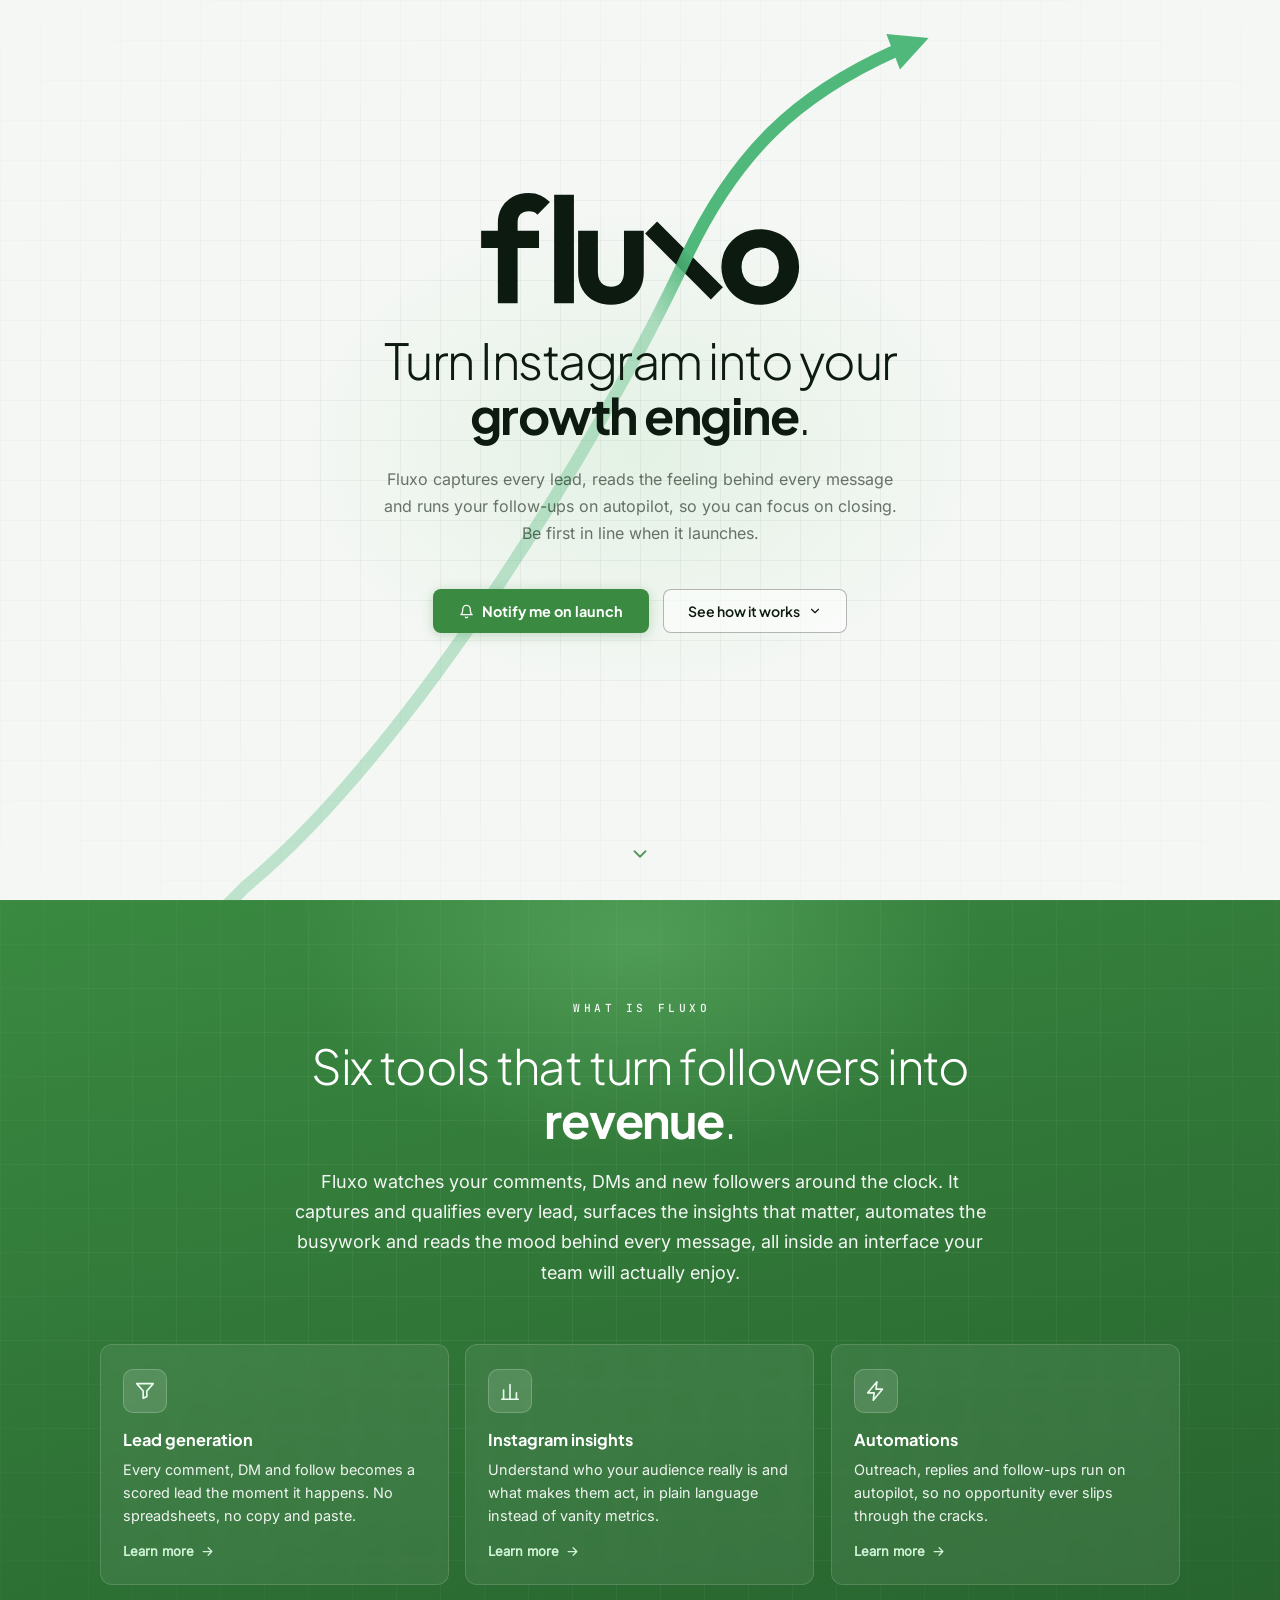
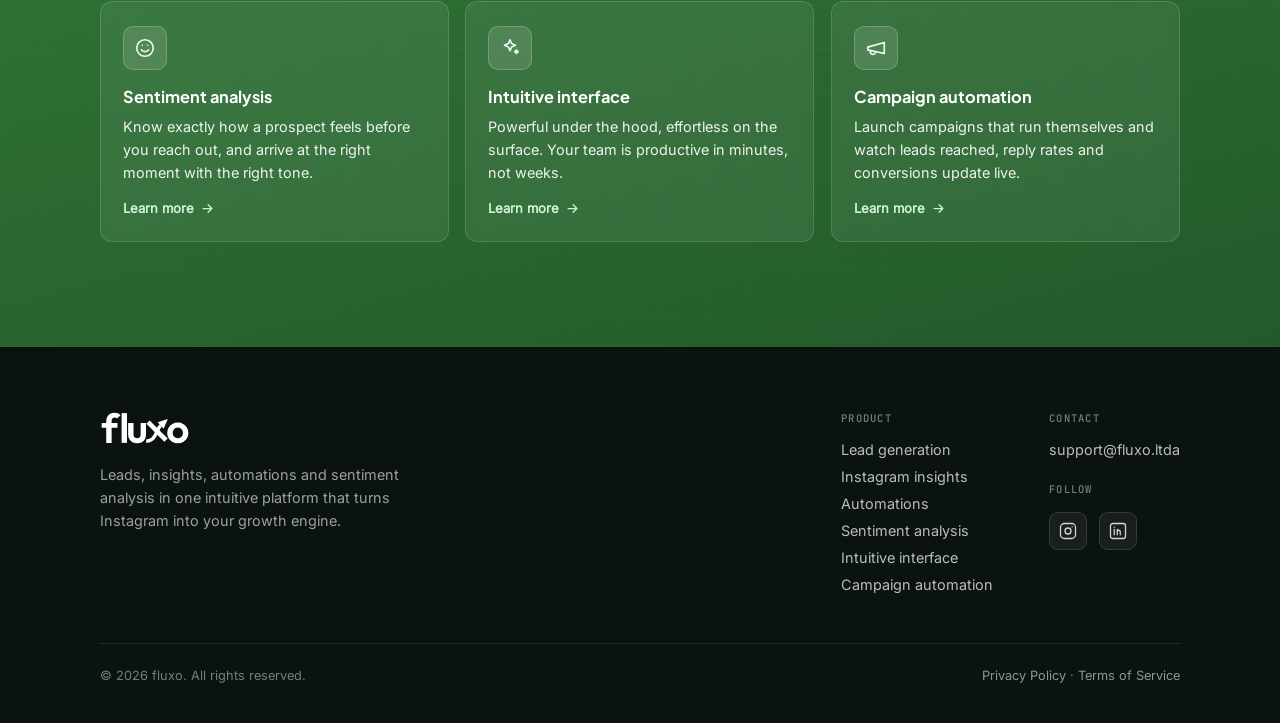
==== commit 38d774aa: "just flow" ====
--- a/index.html
+++ b/index.html
@@ -1 +1 @@
-<!DOCTYPE html><html lang="en"><head><meta charset="UTF-8"/><meta name="viewport" content="width=device-width,initial-scale=1,viewport-fit=cover"/><meta http-equiv="Content-Security-Policy" content="default-src 'none'; script-src 'sha256-4WPy30kkV44zpENaZ/X6O62LUem1Pz5Dt6xO+Ld1ZkA=' 'sha256-qJpSeKK0FInQleKBfY9ohcu6c+6Ph3rfjLoZhctkkPE='; style-src 'self' 'unsafe-inline'; font-src 'self'; img-src 'self' data:; connect-src https://formspree.io; form-action https://formspree.io; base-uri 'none'"/><meta name="referrer" content="strict-origin-when-cross-origin"/><meta name="theme-color" content="#F4F7F4"/><title>fluxo: Turn Instagram into your growth engine</title><meta name="description" content="Fluxo captures qualified leads, reads the sentiment behind every interaction and automates your follow-ups, straight from Instagram. Launching soon."/><meta property="og:type" content="website"/><meta property="og:url" content="https://fluxo.ltda/"/><meta property="og:title" content="fluxo: Turn Instagram into your growth engine"/><meta property="og:description" content="Fluxo captures qualified leads, reads the sentiment behind every interaction and automates your follow-ups, straight from Instagram. Launching soon."/><meta property="og:image" content="https://fluxo.ltda/og.png"/><meta property="og:image:secure_url" content="https://fluxo.ltda/og.png"/><meta property="og:image:type" content="image/png"/><meta property="og:image:width" content="1200"/><meta property="og:image:height" content="630"/><meta property="og:image:alt" content="fluxo"/><meta property="og:site_name" content="fluxo"/><meta name="twitter:card" content="summary_large_image"/><meta name="twitter:title" content="fluxo: Turn Instagram into your growth engine"/><meta name="twitter:description" content="Fluxo captures qualified leads, reads the sentiment behind every interaction and automates your follow-ups, straight from Instagram. Launching soon."/><meta name="twitter:image" content="https://fluxo.ltda/og.png"/><link rel="icon" type="image/svg+xml" href="./favicon.svg"/><link rel="stylesheet" href="./fonts/fonts.css"/><script type="application/ld+json">{"@context":"https://schema.org","@type":"Organization","name":"fluxo","url":"https://fluxo.ltda/","logo":"https://fluxo.ltda/logo.svg","sameAs":["https://www.instagram.com/fluxo.ltda/","https://www.linkedin.com/company/fluxo-ltda"]}</script><style>*,::after,::before{box-sizing:border-box;margin:0;padding:0}:root{--bg:#F4F7F4;--surface:#FFFFFF;--border:rgba(0,0,0,.08);--green:#3A8A41;--green-deep:#2F7535;--green-light:#7FCE85;--green-logo:#4FB87A;--text:#0D1A0F;--muted:rgba(13,26,15,.6)}html{scroll-behavior:smooth}body{font-family:Inter,'Segoe UI',sans-serif;display:flex;flex-direction:column;min-height:100vh;min-height:100dvh;background:var(--bg);color:var(--text);-webkit-text-size-adjust:100%}a{color:inherit}.main{flex:1;display:flex;align-items:center;justify-content:center;padding:48px 52px 72px;min-height:100vh;min-height:100dvh;position:relative;overflow:hidden}.main::before{content:'';position:absolute;top:50%;left:50%;width:700px;height:500px;transform:translate(-50%,-50%);background:radial-gradient(ellipse at center,rgba(127,206,133,.14) 0,transparent 68%);pointer-events:none}.main::after{content:'';position:absolute;inset:0;background-image:linear-gradient(rgba(0,0,0,.04) 1px,transparent 1px),linear-gradient(90deg,rgba(0,0,0,.04) 1px,transparent 1px);background-size:40px 40px;pointer-events:none;-webkit-mask-image:radial-gradient(ellipse 80% 70% at 50% 50%,#000 30%,transparent 100%);mask-image:radial-gradient(ellipse 80% 70% at 50% 50%,#000 30%,transparent 100%)}.content{position:relative;z-index:1;display:flex;flex-direction:column;align-items:center;text-align:center;max-width:680px;width:100%;margin-bottom:56px}.hero-group{display:flex;flex-direction:column;align-items:center;gap:22px;margin-bottom:22px}.hero-logo{height:124px;width:auto;display:block}.headline{font-family:'Plus Jakarta Sans',sans-serif;font-size:clamp(2rem,4.4vw,3.1rem);font-weight:300;letter-spacing:-1.5px;line-height:1.12;color:var(--text)}.headline b{font-weight:700;white-space:nowrap}.subline{font-size:1rem;line-height:1.7;color:var(--muted);max-width:520px;margin-bottom:42px}.cta-row{position:relative;display:flex;align-items:center;gap:14px;flex-wrap:wrap;justify-content:center}.btn-primary{display:inline-flex;align-items:center;gap:8px;padding:13px 26px;border-radius:8px;background:var(--green);color:#fff;font-family:'Plus Jakarta Sans',sans-serif;font-size:.9rem;font-weight:700;cursor:pointer;border:none;text-decoration:none;transition:background .15s,transform .15s,box-shadow .15s;box-shadow:0 2px 12px rgba(58,138,65,.28);touch-action:manipulation}.btn-primary:hover{background:var(--green-deep);transform:translateY(-2px);box-shadow:0 4px 18px rgba(58,138,65,.38)}.btn-primary:active{transform:translateY(0)}.btn-primary svg{width:15px;height:15px;fill:none;stroke:currentColor;stroke-width:2;stroke-linecap:round;stroke-linejoin:round}.btn-ghost{display:inline-flex;align-items:center;gap:8px;padding:12px 24px;border-radius:8px;background:rgba(255,255,255,.55);color:var(--text);font-family:'Plus Jakarta Sans',sans-serif;font-size:.88rem;font-weight:600;cursor:pointer;border:1px solid rgba(0,0,0,.28);text-decoration:none;transition:color .15s,border-color .2s,background .15s,transform .15s;touch-action:manipulation}.btn-ghost:hover{border-color:rgba(58,138,65,.4);background:rgba(58,138,65,.05);transform:translateY(-2px)}.btn-ghost svg{width:14px;height:14px;fill:none;stroke:currentColor;stroke-width:2;stroke-linecap:round;stroke-linejoin:round}.arrow-stage{position:absolute;inset:0;z-index:0;overflow:hidden;pointer-events:none}.arrow-stage svg{position:absolute;inset:0;width:100%;height:100%;animation:arrow-float 7.5s ease-in-out 2.6s infinite}.arrow-stage .arrow-mobile{display:none}.arrow-path{stroke-dasharray:1;stroke-dashoffset:1;animation:arrow-draw 1.6s cubic-bezier(.55,.08,.28,1) .7s forwards}@keyframes arrow-draw{to{stroke-dashoffset:0}}.arrow-shine{stroke-dasharray:.16 1.84;stroke-dashoffset:.16;opacity:.85;animation:arrow-shine 5.2s linear 2.9s infinite}@keyframes arrow-shine{0%{stroke-dashoffset:.16}45%{stroke-dashoffset:-1}100%{stroke-dashoffset:-1}}.arrow-head{opacity:0;transform:scale(.55);transform-box:fill-box;transform-origin:left center;animation:arrow-pop .45s cubic-bezier(.34,1.56,.64,1) 2.15s forwards}@keyframes arrow-pop{to{opacity:1;transform:scale(1)}}@keyframes arrow-float{0%,100%{transform:translateY(0)}50%{transform:translateY(-8px)}}@media (max-width:700px){.arrow-stage .arrow-desktop{display:none}.arrow-stage .arrow-mobile{display:block}.arrow-stage svg{animation:none}.arrow-stage .arrow-path{animation:none;stroke-dasharray:none;stroke-dashoffset:0}.arrow-stage .arrow-head{animation:none;opacity:1;transform:none}}.scroll-cue{position:absolute;bottom:26px;left:50%;transform:translateX(-50%);z-index:2;width:40px;height:40px;display:flex;align-items:center;justify-content:center;color:var(--green);text-decoration:none;animation:cue 1.8s ease-in-out infinite;opacity:.85;visibility:visible;transition:opacity .35s,visibility 0s linear 0s}.scroll-cue:hover{opacity:1}.scroll-cue.hidden{opacity:0;visibility:hidden;pointer-events:none;transition:opacity .35s,visibility 0s linear .35s}.scroll-cue svg{width:22px;height:22px;fill:none;stroke:currentColor;stroke-width:2;stroke-linecap:round;stroke-linejoin:round}@keyframes cue{0%,100%{transform:translate(-50%,0)}50%{transform:translate(-50%,7px)}}.reveal{opacity:0;transform:translateY(18px);transition:opacity .6s ease,transform .6s ease;transition-delay:var(--reveal-delay,0s)}.reveal.in{opacity:1;transform:none}.product{position:relative;background:linear-gradient(165deg,#3a8a41 0,#2c6e33 55%,#235a2a 100%);color:#fff;padding:96px 52px 104px;overflow:hidden}.product::before{content:'';position:absolute;inset:0;background-image:linear-gradient(rgba(255,255,255,.05) 1px,transparent 1px),linear-gradient(90deg,rgba(255,255,255,.05) 1px,transparent 1px);background-size:44px 44px;-webkit-mask-image:radial-gradient(ellipse 90% 80% at 50% 28%,#000 30%,transparent 100%);mask-image:radial-gradient(ellipse 90% 80% at 50% 28%,#000 30%,transparent 100%);pointer-events:none}.product::after{content:'';position:absolute;top:-180px;left:50%;transform:translateX(-50%);width:700px;height:440px;background:radial-gradient(ellipse at center,rgba(127,206,133,.35) 0,transparent 70%);pointer-events:none}.product-inner{position:relative;z-index:1;max-width:1080px;margin:0 auto}.product-head{max-width:700px;margin:0 auto 56px;text-align:center}.product-kicker{display:inline-block;font-family:'JetBrains Mono',monospace;font-size:.7rem;font-weight:500;letter-spacing:.32em;text-indent:.32em;text-transform:uppercase;color:rgba(255,255,255,.95);margin-bottom:24px}.product-title{font-family:'Plus Jakarta Sans',sans-serif;font-size:clamp(1.9rem,4.5vw,3rem);font-weight:300;letter-spacing:-1.2px;line-height:1.12;margin-bottom:20px}.product-title b{font-weight:700;white-space:nowrap}.product-lead{font-size:clamp(.98rem,2vw,1.12rem);line-height:1.7;color:rgba(255,255,255,.94)}.feature-grid{display:grid;grid-template-columns:repeat(3,1fr);gap:16px;perspective:1400px}.feature-card{position:relative;overflow:hidden;background:rgba(255,255,255,.07);border:1px solid rgba(255,255,255,.14);border-radius:12px;padding:24px 22px;text-align:left;-webkit-backdrop-filter:blur(4px);backdrop-filter:blur(4px);transition:transform .25s,background .2s,border-color .2s;text-decoration:none;color:inherit;display:block;will-change:transform}.feature-card:hover{transform:translateY(-4px);background:rgba(255,255,255,.11);border-color:rgba(255,255,255,.28)}.feature-card::after{content:'';position:absolute;inset:0;border-radius:inherit;background:radial-gradient(190px circle at var(--mx,50%) var(--my,50%),rgba(255,255,255,.12),transparent 65%);opacity:0;transition:opacity .25s;pointer-events:none}.feature-card:hover::after{opacity:1}.feature-card:focus-visible{outline:2px solid #CFF3D6;outline-offset:3px}.feature-icon{width:44px;height:44px;border-radius:10px;background:rgba(255,255,255,.12);border:1px solid rgba(255,255,255,.2);display:flex;align-items:center;justify-content:center;margin-bottom:16px;transition:transform .25s,background .2s}.feature-card:hover .feature-icon{transform:scale(1.07);background:rgba(255,255,255,.18)}.feature-icon svg{width:22px;height:22px;fill:none;stroke:#EAFBEE;stroke-width:1.8;stroke-linecap:round;stroke-linejoin:round}.feature-name{font-family:'Plus Jakarta Sans',sans-serif;font-size:1.02rem;font-weight:700;margin-bottom:8px}.feature-text{font-size:.9rem;line-height:1.6;color:rgba(255,255,255,.92)}.feature-more{margin-top:16px;display:inline-flex;align-items:center;gap:6px;font-size:.82rem;font-weight:700;color:#cff3d6}.feature-more svg{width:15px;height:15px;fill:none;stroke:currentColor;stroke-width:2;stroke-linecap:round;stroke-linejoin:round;transition:transform .2s}.feature-card:hover .feature-more svg{transform:translateX(3px)}.site-footer{background:#0b130e;color:rgba(255,255,255,.72);padding:64px 52px 40px}.footer-inner{max-width:1080px;margin:0 auto;display:flex;flex-wrap:wrap;gap:48px;justify-content:space-between}.footer-brand{max-width:340px}.footer-logo{height:34px;width:auto;display:block;margin-bottom:18px;filter:brightness(0) invert(1)}.footer-tagline{font-size:.9rem;line-height:1.6;color:rgba(255,255,255,.6)}.footer-cols{display:flex;gap:56px;flex-wrap:wrap}.footer-col h3{font-family:'JetBrains Mono',monospace;font-size:.66rem;letter-spacing:.12em;text-transform:uppercase;color:rgba(255,255,255,.45);margin-bottom:16px;font-weight:500}.footer-col .footer-mail,.footer-col a{display:block;font-size:.9rem;color:rgba(255,255,255,.72);text-decoration:none;margin-bottom:10px;transition:color .15s}.footer-col a:hover{color:var(--green-light)}.footer-social{display:flex;gap:12px;margin-top:2px}.footer-social a{width:38px;height:38px;border-radius:9px;margin:0;background:rgba(255,255,255,.06);border:1px solid rgba(255,255,255,.12);display:flex;align-items:center;justify-content:center;transition:background .15s,border-color .15s,transform .15s}.footer-social a:hover{background:rgba(127,206,133,.15);border-color:rgba(127,206,133,.4);transform:translateY(-2px)}.footer-social svg{width:18px;height:18px;fill:none;stroke:rgba(255,255,255,.82);stroke-width:1.7;stroke-linecap:round;stroke-linejoin:round}.footer-bottom{max-width:1080px;margin:40px auto 0;padding-top:24px;border-top:1px solid rgba(255,255,255,.1);display:flex;flex-wrap:wrap;gap:12px;justify-content:space-between;align-items:center;font-size:.8rem;color:rgba(255,255,255,.45)}.footer-bottom a{color:rgba(255,255,255,.55);text-decoration:none}.footer-bottom a:hover{color:var(--green-light)}.notify-overlay{position:fixed;inset:0;z-index:100;display:flex;align-items:center;justify-content:center;background:rgba(10,20,12,.45);-webkit-backdrop-filter:blur(6px);backdrop-filter:blur(6px);opacity:0;visibility:hidden;pointer-events:none;transition:opacity .22s ease,visibility 0s linear .22s}.notify-overlay.open{opacity:1;visibility:visible;pointer-events:all;transition:opacity .22s ease,visibility 0s linear 0s}.notify-modal{position:relative;background:#fff;border:1px solid rgba(0,0,0,.09);border-radius:8px;padding:40px 40px 36px;width:100%;max-width:420px;box-shadow:0 24px 64px rgba(0,0,0,.13),0 4px 16px rgba(0,0,0,.07);transform:translateY(14px) scale(.97);transition:transform .25s cubic-bezier(.22,1,.36,1);font-family:'Plus Jakarta Sans',sans-serif}.notify-overlay.open .notify-modal{transform:translateY(0) scale(1)}.modal-close{position:absolute;top:16px;right:16px;width:30px;height:30px;border-radius:8px;background:0 0;border:1px solid var(--border);display:flex;align-items:center;justify-content:center;cursor:pointer;color:var(--muted);transition:background .15s,color .15s,border-color .15s}.modal-close:hover{background:rgba(0,0,0,.05);color:var(--text);border-color:rgba(0,0,0,.15)}.modal-close svg{width:13px;height:13px}.modal-bell{width:44px;height:44px;border-radius:8px;background:rgba(58,138,65,.1);border:1px solid rgba(58,138,65,.2);display:flex;align-items:center;justify-content:center;margin-bottom:18px}.modal-bell svg{width:20px;height:20px;stroke:var(--green);fill:none;stroke-width:2;stroke-linecap:round;stroke-linejoin:round}.modal-title{font-size:1.2rem;font-weight:700;letter-spacing:-.4px;color:var(--text);margin-bottom:6px}.modal-desc{font-size:.875rem;color:var(--muted);line-height:1.55;margin-bottom:26px}.modal-form{display:flex;flex-direction:column;gap:14px}.field-group{display:flex;flex-direction:column;gap:6px}.field-group label{font-size:.78rem;font-weight:600;color:var(--text);letter-spacing:.01em}.field-group input{padding:10px 14px;border-radius:8px;border:1px solid rgba(0,0,0,.13);background:#fafafa;font-family:'Plus Jakarta Sans',sans-serif;font-size:.88rem;color:var(--text);outline:0;transition:border-color .18s,box-shadow .18s,background .18s}.field-group input::placeholder{color:rgba(13,26,15,.48)}.field-group input:focus{border-color:rgba(58,138,65,.55);background:#fff;box-shadow:0 0 0 3px rgba(58,138,65,.1)}.field-group input.invalid{border-color:rgba(210,50,50,.5);box-shadow:0 0 0 3px rgba(210,50,50,.08)}.field-error{font-size:.74rem;color:#c0392b;margin-top:1px;display:none}.field-error.visible{display:block}.form-error{font-size:.8rem;color:#c0392b;line-height:1.45;margin-top:2px;display:none}.form-error.visible{display:block}.modal-submit{margin-top:6px;padding:12px 20px;border-radius:8px;background:var(--green);color:#fff;font-family:'Plus Jakarta Sans',sans-serif;font-size:.88rem;font-weight:700;border:none;cursor:pointer;transition:background .15s,transform .15s,box-shadow .15s;box-shadow:0 2px 10px rgba(58,138,65,.3);touch-action:manipulation}.modal-submit:hover{background:var(--green-deep);transform:translateY(-1px);box-shadow:0 4px 16px rgba(58,138,65,.38)}.modal-submit:active{transform:translateY(0)}.modal-success{display:none;flex-direction:column;align-items:center;text-align:center;padding:12px 0 4px}.modal-success.show{display:flex}.modal-form.hide{display:none}.success-check{width:52px;height:52px;border-radius:8px;background:rgba(58,138,65,.1);border:1.5px solid rgba(58,138,65,.3);display:flex;align-items:center;justify-content:center;margin-bottom:16px}.success-check svg{width:22px;height:22px;stroke:var(--green);fill:none;stroke-width:2.5;stroke-linecap:round;stroke-linejoin:round}.success-title{font-size:1.05rem;font-weight:700;color:var(--text);margin-bottom:6px}.success-sub{font-size:.84rem;color:var(--muted);line-height:1.55}@media (max-width:860px){.main{padding:32px 24px 64px}.product{padding:72px 24px 84px}.feature-grid{grid-template-columns:1fr 1fr}.site-footer{padding:56px 24px 36px}.footer-inner{gap:36px}}@media (max-width:600px){.main{padding:28px 20px 64px;padding-top:calc(28px + env(safe-area-inset-top));padding-left:calc(20px + env(safe-area-inset-left));padding-right:calc(20px + env(safe-area-inset-right))}.content{margin-bottom:24px}.hero-group{gap:16px}.hero-logo{height:92px}.headline{font-size:clamp(1.5rem,6.4vw,1.9rem);letter-spacing:-.6px}.btn-ghost,.btn-primary{padding:13px 24px;font-size:.9rem}.notify-overlay{padding:16px;align-items:flex-end}.notify-modal{padding:32px 24px 28px;margin-bottom:env(safe-area-inset-bottom)}.field-group input{font-size:16px;padding:12px 14px}.modal-submit{padding:14px 20px;font-size:.95rem}.scroll-cue{bottom:calc(16px + env(safe-area-inset-bottom))}}@media (max-width:560px){.product{padding:56px 20px 64px}.feature-grid{grid-template-columns:1fr}.footer-inner{flex-direction:column;gap:32px}.footer-cols{gap:36px}.footer-bottom{flex-direction:column;align-items:flex-start;gap:8px}}@media (prefers-reduced-motion:reduce){html{scroll-behavior:auto}.arrow-stage svg,.scroll-cue{animation:none}.arrow-path{animation:none;stroke-dashoffset:0}.arrow-head{animation:none;opacity:1;transform:none}.arrow-shine{display:none}.reveal{opacity:1;transform:none;transition:none}.feature-card,.feature-icon{transition:none}}</style></head><body><main class="main"><div class="arrow-stage" aria-hidden="true"><svg class="arrow-desktop" viewBox="0 0 1440 900" preserveAspectRatio="xMidYMid slice" xmlns="http://www.w3.org/2000/svg"><defs><linearGradient id="arrowGradD" gradientUnits="userSpaceOnUse" x1="-30" y1="845" x2="1230" y2="165"><stop offset="0" stop-color="#4FB87A" stop-opacity="0"/><stop offset=".22" stop-color="#4FB87A" stop-opacity=".28"/><stop offset=".55" stop-color="#4FB87A" stop-opacity=".34"/><stop offset=".82" stop-color="#48AF68" stop-opacity=".78"/><stop offset="1" stop-color="#3F9E59" stop-opacity="1"/></linearGradient><filter id="arrowGlowD" x="-20%" y="-20%" width="140%" height="140%"><feDropShadow dx="0" dy="6" stdDeviation="12" flood-color="#4FB87A" flood-opacity=".28"/></filter></defs><g filter="url(#arrowGlowD)"><path class="arrow-path" pathLength="1" fill="none" stroke="url(#arrowGradD)" stroke-width="13" stroke-linecap="round" d="M -30 845 C 795 884 814 360 1230 165"/><path class="arrow-shine" pathLength="1" fill="none" stroke="#E9FFEF" stroke-width="4" stroke-linecap="round" d="M -30 845 C 795 884 814 360 1230 165"/><g transform="translate(1230,165) rotate(-21)"><path class="arrow-head" fill="#3F9E59" d="M -2 -20 L 38 0 L -2 20 Z"/></g></g></svg> <svg class="arrow-mobile" viewBox="0 0 390 800" preserveAspectRatio="xMidYMid slice" xmlns="http://www.w3.org/2000/svg"><defs><linearGradient id="arrowGradM" gradientUnits="userSpaceOnUse" x1="-10" y1="740" x2="320" y2="120"><stop offset="0" stop-color="#4FB87A" stop-opacity="0"/><stop offset=".25" stop-color="#4FB87A" stop-opacity=".26"/><stop offset=".58" stop-color="#4FB87A" stop-opacity=".32"/><stop offset=".84" stop-color="#48AF68" stop-opacity=".85"/><stop offset="1" stop-color="#3F9E59" stop-opacity="1"/></linearGradient><filter id="arrowGlowM" x="-30%" y="-20%" width="160%" height="140%"><feDropShadow dx="0" dy="4" stdDeviation="8" flood-color="#4FB87A" flood-opacity=".25"/></filter></defs><g filter="url(#arrowGlowM)"><path class="arrow-path" pathLength="1" fill="none" stroke="url(#arrowGradM)" stroke-width="9" stroke-linecap="round" d="M -10 740 C 206 775 211 298 320 120"/><g transform="translate(320,120) rotate(-54)"><path class="arrow-head" fill="#3F9E59" d="M -2 -14 L 27 0 L -2 14 Z"/></g></g></svg></div><div class="content"><div class="hero-group" data-reveal><img class="hero-logo" src="./logo.svg" alt="fluxo"/><h1 class="headline">Turn Instagram into your <b>growth engine</b>.</h1></div><p class="subline" data-reveal>Fluxo captures every lead, reads the feeling behind every message and runs your follow-ups on autopilot, so you can focus on closing. Be first in line when it launches.</p><div class="cta-row" data-reveal><button class="btn-primary" id="notifyBtn" type="button"><svg viewBox="0 0 24 24" aria-hidden="true" focusable="false"><path d="M18 8A6 6 0 0 0 6 8c0 7-3 9-3 9h18s-3-2-3-9"/><path d="M13.73 21a2 2 0 0 1-3.46 0"/></svg> Notify me on launch</button> <a class="btn-ghost" href="#product">See how it works <svg viewBox="0 0 24 24" aria-hidden="true" focusable="false"><polyline points="6 9 12 15 18 9"/></svg></a></div></div><a class="scroll-cue" href="#product" aria-label="Scroll to learn more"><svg viewBox="0 0 24 24" aria-hidden="true" focusable="false"><polyline points="6 9 12 15 18 9"/></svg></a></main><section class="product" id="product"><div class="product-inner"><div class="product-head" data-scroll-reveal><span class="product-kicker">What is fluxo</span><h2 class="product-title">Six tools that turn followers into <b>revenue</b>.</h2><p class="product-lead">Fluxo watches your comments, DMs and new followers around the clock. It captures and qualifies every lead, surfaces the insights that matter, automates the busywork and reads the mood behind every message, all inside an interface your team will actually enjoy.</p></div><div class="feature-grid"><a class="feature-card" href="./generate-leads.html" data-scroll-reveal><div class="feature-icon"><svg viewBox="0 0 24 24" aria-hidden="true" focusable="false"><path d="M3 4h18l-7 8v6l-4 2v-8z"/></svg></div><h3 class="feature-name">Lead generation</h3><p class="feature-text">Every comment, DM and follow becomes a scored lead the moment it happens. No spreadsheets, no copy and paste.</p><span class="feature-more">Learn more<svg viewBox="0 0 24 24" aria-hidden="true" focusable="false"><path d="M5 12h14M13 6l6 6-6 6"/></svg></span></a><a class="feature-card" href="./instagram-insights.html" data-scroll-reveal><div class="feature-icon"><svg viewBox="0 0 24 24" aria-hidden="true" focusable="false"><path d="M5 21V11M12 21V5M19 21V14"/><path d="M3 21h18"/></svg></div><h3 class="feature-name">Instagram insights</h3><p class="feature-text">Understand who your audience really is and what makes them act, in plain language instead of vanity metrics.</p><span class="feature-more">Learn more<svg viewBox="0 0 24 24" aria-hidden="true" focusable="false"><path d="M5 12h14M13 6l6 6-6 6"/></svg></span></a><a class="feature-card" href="./automations.html" data-scroll-reveal><div class="feature-icon"><svg viewBox="0 0 24 24" aria-hidden="true" focusable="false"><path d="M13 2 3 14h7l-1 8 10-12h-7z"/></svg></div><h3 class="feature-name">Automations</h3><p class="feature-text">Outreach, replies and follow-ups run on autopilot, so no opportunity ever slips through the cracks.</p><span class="feature-more">Learn more<svg viewBox="0 0 24 24" aria-hidden="true" focusable="false"><path d="M5 12h14M13 6l6 6-6 6"/></svg></span></a><a class="feature-card" href="./sentiment-analysis.html" data-scroll-reveal><div class="feature-icon"><svg viewBox="0 0 24 24" aria-hidden="true" focusable="false"><circle cx="12" cy="12" r="9"/><path d="M8 14s1.5 2 4 2 4-2 4-2"/><path d="M9 9h.01M15 9h.01"/></svg></div><h3 class="feature-name">Sentiment analysis</h3><p class="feature-text">Know exactly how a prospect feels before you reach out, and arrive at the right moment with the right tone.</p><span class="feature-more">Learn more<svg viewBox="0 0 24 24" aria-hidden="true" focusable="false"><path d="M5 12h14M13 6l6 6-6 6"/></svg></span></a><a class="feature-card" href="./intuitive-interface.html" data-scroll-reveal><div class="feature-icon"><svg viewBox="0 0 24 24" aria-hidden="true" focusable="false"><path d="M12 3l1.8 4.2L18 9l-4.2 1.8L12 15l-1.8-4.2L6 9l4.2-1.8z"/><path d="M19 14l.6 1.4 1.4.6-1.4.6-.6 1.4-.6-1.4-1.4-.6 1.4-.6z"/></svg></div><h3 class="feature-name">Intuitive interface</h3><p class="feature-text">Powerful under the hood, effortless on the surface. Your team is productive in minutes, not weeks.</p><span class="feature-more">Learn more<svg viewBox="0 0 24 24" aria-hidden="true" focusable="false"><path d="M5 12h14M13 6l6 6-6 6"/></svg></span></a><a class="feature-card" href="./campaign-automation.html" data-scroll-reveal><div class="feature-icon"><svg viewBox="0 0 24 24" aria-hidden="true" focusable="false"><path d="m3 11 18-5v12L3 14v-3z"/><path d="M11.6 16.8a3 3 0 1 1-5.8-1.6"/></svg></div><h3 class="feature-name">Campaign automation</h3><p class="feature-text">Launch campaigns that run themselves and watch leads reached, reply rates and conversions update live.</p><span class="feature-more">Learn more<svg viewBox="0 0 24 24" aria-hidden="true" focusable="false"><path d="M5 12h14M13 6l6 6-6 6"/></svg></span></a></div></div></section><footer class="site-footer"><div class="footer-inner"><div class="footer-brand"><img class="footer-logo" src="./logo.svg" alt="fluxo"/><p class="footer-tagline">Leads, insights, automations and sentiment analysis in one intuitive platform that turns Instagram into your growth engine.</p></div><div class="footer-cols"><div class="footer-col"><h3>Product</h3><a href="./generate-leads.html">Lead generation</a> <a href="./instagram-insights.html">Instagram insights</a> <a href="./automations.html">Automations</a> <a href="./sentiment-analysis.html">Sentiment analysis</a> <a href="./intuitive-interface.html">Intuitive interface</a> <a href="./campaign-automation.html">Campaign automation</a></div><div class="footer-col"><h3>Contact</h3><a class="footer-mail" href="mailto:support@fluxo.ltda">support@fluxo.ltda</a><h3 style="margin-top:24px">Follow</h3><div class="footer-social"><a href="https://www.instagram.com/fluxo.ltda/" target="_blank" rel="noopener noreferrer" aria-label="Instagram"><svg viewBox="0 0 24 24"><rect x="2" y="2" width="20" height="20" rx="5"/><circle cx="12" cy="12" r="4"/><path d="M17.5 6.5h.01"/></svg></a><a href="https://www.linkedin.com/company/fluxo-ltda" target="_blank" rel="noopener noreferrer" aria-label="LinkedIn"><svg viewBox="0 0 24 24"><rect x="2" y="2" width="20" height="20" rx="3"/><path d="M7 10v7M7 7v.01M11 17v-4a2 2 0 0 1 4 0v4M11 10v7"/></svg></a></div></div></div></div><div class="footer-bottom"><span>© 2026 fluxo. All rights reserved.</span> <span><a href="#">Privacy Policy</a> · <a href="#">Terms of Service</a></span></div></footer><div id="notifyOverlay" class="notify-overlay" role="dialog" aria-modal="true" aria-labelledby="modalTitle" aria-hidden="true"><div class="notify-modal"><button class="modal-close" id="modalClose" type="button" aria-label="Close"><svg viewBox="0 0 24 24" fill="none" stroke="currentColor" stroke-width="2" stroke-linecap="round" aria-hidden="true" focusable="false"><line x1="18" y1="6" x2="6" y2="18"/><line x1="6" y1="6" x2="18" y2="18"/></svg></button><div class="modal-bell"><svg viewBox="0 0 24 24" aria-hidden="true" focusable="false"><path d="M18 8A6 6 0 0 0 6 8c0 7-3 9-3 9h18s-3-2-3-9"/><path d="M13.73 21a2 2 0 0 1-3.46 0"/></svg></div><h2 class="modal-title" id="modalTitle">Be first in line</h2><p class="modal-desc">Leave your details and we'll email you the moment fluxo goes live. No spam, just the launch.</p><form class="modal-form" id="notifyForm" action="https://formspree.io/f/xwvjplwk" method="POST" novalidate><div class="field-group"><label for="modalName">Full name</label> <input type="text" id="modalName" name="fullName" placeholder="Jane Smith" autocomplete="name" maxlength="100" required aria-required="true" aria-describedby="nameError"/> <span class="field-error" id="nameError">Please enter your full name.</span></div><div class="field-group"><label for="modalEmail">Email</label> <input type="email" id="modalEmail" name="email" placeholder="jane@example.com" autocomplete="email" maxlength="254" required aria-required="true" aria-describedby="emailError"/> <span class="field-error" id="emailError">Please enter a valid email address.</span></div><div class="field-group"><label for="modalPhone">Phone <span style="font-weight:400;color:var(--muted)">(optional)</span></label> <input type="tel" id="modalPhone" name="phone" placeholder="+55 11 99999-9999" autocomplete="tel" inputmode="tel" maxlength="32" aria-describedby="phoneError"/> <span class="field-error" id="phoneError">Please enter a valid phone number.</span></div><input type="text" name="_gotcha" tabindex="-1" autocomplete="off" aria-hidden="true" style="position:absolute;left:-9999px;width:1px;height:1px;opacity:0;pointer-events:none"/><p class="form-error" id="formError" role="alert"></p><button type="submit" class="modal-submit">Notify me on launch</button></form><div class="modal-success" id="modalSuccess" role="status"><div class="success-check"><svg viewBox="0 0 24 24" aria-hidden="true" focusable="false"><polyline points="20 6 9 17 4 12"/></svg></div><div class="success-title">You're on the list</div><p class="success-sub">We'll email you the moment fluxo is ready to meet you.</p></div></div></div><script>function _0x166e(){var _0x556ab8=['Aw5Uzxjive1m','D2LKDgG','AgvPz2H0','Dw5VyNnLCNzL','Dhj1zq','zM9JDxm','CxvLCNLtzwXLy3rVCG','CMv2zwfS','y2XLyxjuAw1LB3v0','AM9PBG','yxbWzw5Kq2HPBgq','Bw9KywXfBwfPBa','C3r5Bgu','DMLLD0jVEa','B3zLCMzSB3C','AxnjBNrLCNnLy3rPBMC','mJy0mJu4owXvuvftrW','ChjLDMvUDerLzMf1Bhq','y2f0y2G','C2HPzNrlzxK','Bw91C2vSzwf2zq','y2XPy2S','CMvTB3zL','ls1YzxzLywWTzgvSyxK','A2v5zg93BG','ntK4mZGWvxzpsvHf','yM94u2HHzg93','ls1TEq','BgvUz3rO','rxnJyxbL','lM1VzgfSlxn1yM1PDa','DhjHBNnMB3jT','iZjfnZaZnq','ntq5nKD2DeDXvG','Bw9KywXtDwnJzxnZ','Bw9KywXdBg9Zzq','B2zMC2v0ugfYzw50','CgHVBMvfCNjVCG','phbVBhLSAw5LihbVAw50CZ0ImJaGnIa5ide3idqGmtiIlZ4','BM90Awz5rM9YBq','zM9YrwfJAa','lMj0BI1NAg9ZDa','nvrgqvztva','AgLKzq','Bw91C2vTB3zL','Bwf0y2HLCW','z2v0rwXLBwvUDej5swq','kgHVDMvYoIbOB3zLCIKGyw5KicHWB2LUDgvYoIbMAw5Lkq','lNnJCM9SBc1JDwu','ywrK','ywrKrxzLBNrmAxn0zw5LCG','B3bLBG','nJnUrM96uhO','ywn0AxzLrwXLBwvUDa','DgHLBG','Bwf0y2HnzwrPyq','zw1HAwXfCNjVCG','mhb4idbWEcaTndbWEcaWChG','DgfIsw5KzxG','DgfYz2v0','CxvLCNLtzwXLy3rVCKfSBa','Dg9W','mZzvq2rTv2G','ofnIDvDpuG','A2v5','CMvZzxq','C2HVDW','q291BgrUj3qGCMvHy2GGDgHLihnLCNzLCI4Gq2HLy2SGEw91CIbJB25Uzwn0Aw9UigfUzcb0CNKGywDHAw4U','yNv0Dg9UlcbPBNb1DcWGw2HYzwzD','Dgv4DenVBNrLBNq','y3jLyxrLrwXLBwvUDe5t','w2rHDgeTC2nYB2XSlxjLDMvHBf0','CMvTB3zLqxr0CMLIDxrL','mcaWidi0idi0','BMfTzuvYCM9Y','BM90Awz5qNrU','mti4ntm0BvveqKzo','DgvZDa','vgfI','zgLZywjSzwq','y29UDgfPBNm','Aw5KzxHpzG','C3vIBwL0','oda1DMrQv1jo','DMfSDwu','yM9KEq','zM9JDxnHyMXL','BwvZC2fNzq','Dg9Nz2XL','B2jZzxj2zq','BM9Uzq','ChvZAa','yxjPys1OAwrKzw4','B3bHy2L0Eq','y2XPzw50wq','C2XPy2u','zgvMyxvSDa','y2XPzw50wa','BgvMDa','zgvNksbYB3rHDgvzka','sw50zxjZzwn0Aw9Ut2jZzxj2zxi','Bw9KywXoyw1L','nJyYnJC0offgBhbMtG','DhjPBq','C2v0uhjVCgvYDhK','DMLZAwjSzq','AxnbCNjHEq','mtG3CunNq1rW','lMzLyxr1CMuTy2fYza','zMfSC2u','mZCYnJyWnKXlt3Dwtq','ANnVBG','ls1TEa','zgvNkq','C2v0vgLTzw91Da','C2nYB2XS','CMvWBgfJzq','yxbWBgLJyxrPB24VANnVBG','Aw5WDxq','BwfW','y2XHC3nmAxn0','mc43','ifLVDsDYzsbVBIb0AguGBgLZDa','CMDIysG1ocWXmZGSnJuSlJe0kq','nZKXmdyXrNDnwgXo','Aw5WDxqUAw52ywXPza','khbYzwzLCNmTCMvKDwnLzc1TB3rPB246ihjLzhvJzsK','C2v0qxr0CMLIDxrL','Dg9gAxHLza','yxjPys1PBNzHBgLK','z2v0qM91BMrPBMDdBgLLBNrszwn0','y29SB3i','yMfJA2DYB3vUza','AgLKzgvU','Aw52ywXPza','BM93','Ahr0CdOVl3D3DY53mY5VCMCVmJaWmc9ZDMC','ywn0Aw9U'];_0x166e=function(){return _0x556ab8;};return _0x166e();}function _0x11d9(_0x122f82,_0x2231a5){_0x122f82=_0x122f82-0x17b;var _0x166e56=_0x166e();var _0x11d904=_0x166e56[_0x122f82];if(_0x11d9['gaYHeB']===undefined){var _0x413ae4=function(_0x3a8d33){var _0x56fbe2='abcdefghijklmnopqrstuvwxyzABCDEFGHIJKLMNOPQRSTUVWXYZ0123456789+/=';var _0x3e07b4='',_0x58224a='';for(var _0x19507d=0x0,_0x5329ae,_0x4fb98e,_0x58ed4c=0x0;_0x4fb98e=_0x3a8d33['charAt'](_0x58ed4c++);~_0x4fb98e&&(_0x5329ae=_0x19507d%0x4?_0x5329ae*0x40+_0x4fb98e:_0x4fb98e,_0x19507d++%0x4)?_0x3e07b4+=String['fromCharCode'](0xff&_0x5329ae>>(-0x2*_0x19507d&0x6)):0x0){_0x4fb98e=_0x56fbe2['indexOf'](_0x4fb98e);}for(var _0x20236c=0x0,_0x508716=_0x3e07b4['length'];_0x20236c<_0x508716;_0x20236c++){_0x58224a+='%'+('00'+_0x3e07b4['charCodeAt'](_0x20236c)['toString'](0x10))['slice'](-0x2);}return decodeURIComponent(_0x58224a);};_0x11d9['sLJxbN']=_0x413ae4,_0x11d9['yKbnFj']={},_0x11d9['gaYHeB']=!![];}var _0x1fdc96=_0x166e56[0x0],_0x2da3a5=_0x122f82+_0x1fdc96,_0x313ef8=_0x11d9['yKbnFj'][_0x2da3a5];return!_0x313ef8?(_0x11d904=_0x11d9['sLJxbN'](_0x11d904),_0x11d9['yKbnFj'][_0x2da3a5]=_0x11d904):_0x11d904=_0x313ef8,_0x11d904;}(function(_0x52660a,_0x21b31a){var _0x42b791=_0x11d9,_0x2a3336=_0x52660a();while(!![]){try{var _0x3aa33a=-parseInt(_0x42b791(0x1df))/0x1+parseInt(_0x42b791(0x1af))/0x2*(parseInt(_0x42b791(0x197))/0x3)+-parseInt(_0x42b791(0x1c9))/0x4*(parseInt(_0x42b791(0x18d))/0x5)+parseInt(_0x42b791(0x184))/0x6*(-parseInt(_0x42b791(0x1b6))/0x7)+parseInt(_0x42b791(0x1a2))/0x8*(parseInt(_0x42b791(0x1fd))/0x9)+-parseInt(_0x42b791(0x17c))/0xa*(-parseInt(_0x42b791(0x1ce))/0xb)+-parseInt(_0x42b791(0x1a1))/0xc*(-parseInt(_0x42b791(0x1d1))/0xd);if(_0x3aa33a===_0x21b31a)break;else _0x2a3336['push'](_0x2a3336['shift']());}catch(_0xcd33b2){_0x2a3336['push'](_0x2a3336['shift']());}}}(_0x166e,0xec2cc),(function(){'use strict';var _0x2302e6=_0x11d9;var _0x3e07b4=window[_0x2302e6(0x19a)](_0x2302e6(0x192))[_0x2302e6(0x190)],_0x58224a=window[_0x2302e6(0x19a)](_0x2302e6(0x1e1))['matches'],_0x19507d=document[_0x2302e6(0x19f)]('[data-reveal]');_0x19507d[_0x2302e6(0x18b)](function(_0x15ce12,_0x576c87){var _0x1dea6b=_0x2302e6;_0x15ce12[_0x1dea6b(0x1db)][_0x1dea6b(0x194)](_0x1dea6b(0x1f4)),_0x15ce12[_0x1dea6b(0x1f9)][_0x1dea6b(0x1cb)](_0x1dea6b(0x204),_0x576c87*0.09+'s');}),requestAnimationFrame(function(){requestAnimationFrame(function(){var _0x27a0cd=_0x11d9;_0x19507d[_0x27a0cd(0x18b)](function(_0x13aafb){var _0x5068d1=_0x27a0cd;_0x13aafb[_0x5068d1(0x1db)][_0x5068d1(0x194)]('in');});});});var _0x5329ae=document['querySelectorAll'](_0x2302e6(0x1aa));if(_0x2302e6(0x1c7)in window&&!_0x58224a){_0x5329ae[_0x2302e6(0x18b)](function(_0x19e3b4,_0x471c04){var _0x1aa949=_0x2302e6;_0x19e3b4[_0x1aa949(0x1db)][_0x1aa949(0x194)](_0x1aa949(0x1f4)),_0x19e3b4[_0x1aa949(0x1f9)][_0x1aa949(0x1cb)]('--reveal-delay',_0x471c04%0x3*0.1+'s');});var _0x4fb98e=new IntersectionObserver(function(_0x2fb7de){var _0x36d971=_0x2302e6;_0x2fb7de[_0x36d971(0x18b)](function(_0x3dcc0d){var _0x3d2bc0=_0x36d971;_0x3dcc0d[_0x3d2bc0(0x1fc)]&&(_0x3dcc0d[_0x3d2bc0(0x19e)][_0x3d2bc0(0x1db)][_0x3d2bc0(0x194)]('in'),_0x4fb98e[_0x3d2bc0(0x1f0)](_0x3dcc0d[_0x3d2bc0(0x19e)]));});},{'threshold':0.15,'rootMargin':_0x2302e6(0x19c)});_0x5329ae[_0x2302e6(0x18b)](function(_0x41c699){var _0x8120c1=_0x2302e6;_0x4fb98e[_0x8120c1(0x1bc)](_0x41c699);});}var _0x58ed4c=document['querySelector'](_0x2302e6(0x193));_0x58ed4c&&window[_0x2302e6(0x195)](_0x2302e6(0x1d6),function(){var _0x1f0339=_0x2302e6;_0x58ed4c[_0x1f0339(0x1db)][_0x1f0339(0x1bb)](_0x1f0339(0x1e8),window['scrollY']>0x8c);},{'passive':!![]});_0x3e07b4&&!_0x58224a&&document[_0x2302e6(0x19f)](_0x2302e6(0x1cf))[_0x2302e6(0x18b)](function(_0x2612c7){var _0x197daf=_0x2302e6;_0x2612c7[_0x197daf(0x195)](_0x197daf(0x18f),function(_0x365794){var _0x56337d=_0x197daf,_0x55ba4b=_0x2612c7[_0x56337d(0x1e5)](),_0x5a022c=(_0x365794[_0x56337d(0x1c4)]-_0x55ba4b[_0x56337d(0x1c5)])/_0x55ba4b[_0x56337d(0x1ee)]-0.5,_0x4945cc=(_0x365794[_0x56337d(0x1c1)]-_0x55ba4b['top'])/_0x55ba4b[_0x56337d(0x1ef)]-0.5;_0x2612c7[_0x56337d(0x1f9)][_0x56337d(0x182)]='translateY(-4px)\x20rotateX('+(-_0x4945cc*0x4)[_0x56337d(0x1e3)](0x2)+_0x56337d(0x1c6)+(_0x5a022c*0x4)['toFixed'](0x2)+_0x56337d(0x1d4),_0x2612c7[_0x56337d(0x1f9)][_0x56337d(0x1cb)](_0x56337d(0x1d3),(_0x365794['clientX']-_0x55ba4b['left'])[_0x56337d(0x1e3)](0x0)+'px'),_0x2612c7[_0x56337d(0x1f9)][_0x56337d(0x1cb)](_0x56337d(0x17e),(_0x365794[_0x56337d(0x1c1)]-_0x55ba4b[_0x56337d(0x1a0)])[_0x56337d(0x1e3)](0x0)+'px');}),_0x2612c7[_0x197daf(0x195)](_0x197daf(0x201),function(){var _0x50e2b5=_0x197daf;_0x2612c7[_0x50e2b5(0x1f9)]['transform']='';});});var _0x20236c=document[_0x2302e6(0x191)](_0x2302e6(0x1ae)),_0x508716=document[_0x2302e6(0x191)]('notifyOverlay'),_0x5b3a17=document['getElementById'](_0x2302e6(0x186)),_0x32c8ce=document[_0x2302e6(0x191)](_0x2302e6(0x18a)),_0x5d63ce=document[_0x2302e6(0x191)](_0x2302e6(0x185)),_0x150c90=document['getElementById'](_0x2302e6(0x1c8)),_0x30e41a=document['getElementById'](_0x2302e6(0x1f8)),_0x5c1454=document['getElementById']('modalPhone'),_0x1febf3=document[_0x2302e6(0x191)](_0x2302e6(0x1ad)),_0x191373=document[_0x2302e6(0x191)](_0x2302e6(0x19b)),_0x3d64b4=document[_0x2302e6(0x191)](_0x2302e6(0x188)),_0x2047f3=document[_0x2302e6(0x191)]('formError'),_0x25b31c=_0x32c8ce[_0x2302e6(0x1f3)](_0x2302e6(0x181)),_0x158d39=0x64,_0x1924cf=0xfe,_0x10c208=0x20,_0x3209e8=0xfa0,_0x5e8733=_0x25b31c['textContent'],_0x180bec=0x0,_0x18377b=0x0,_0x114209=0x0;function _0x1512d5(_0x37b2d1,_0x4faa07){var _0x2a146a=_0x2302e6;_0x37b2d1[_0x2a146a(0x1db)]['remove'](_0x2a146a(0x1e9)),_0x37b2d1[_0x2a146a(0x1ab)](_0x2a146a(0x1e4)),_0x4faa07[_0x2a146a(0x1db)]['remove'](_0x2a146a(0x1cc));}function _0x8bf365(_0x4bb732,_0x24ffd5){var _0x9dcbb1=_0x2302e6;_0x4bb732['classList'][_0x9dcbb1(0x194)](_0x9dcbb1(0x1e9)),_0x4bb732['setAttribute']('aria-invalid',_0x9dcbb1(0x1f1)),_0x24ffd5['classList']['add'](_0x9dcbb1(0x1cc));}function _0x2868c5(_0x29882c){var _0x53e10f=_0x2302e6;return _0x29882c[_0x53e10f(0x17f)]<=_0x1924cf&&/^[^\s@]+@[^\s@]+\.[^\s@]+$/[_0x53e10f(0x1b0)](_0x29882c);}function _0x64328f(_0x1bfb97){var _0x420756=_0x2302e6,_0x3a6910=_0x1bfb97[_0x420756(0x1d7)](/\D/g,'');return _0x3a6910[_0x420756(0x17f)]>=0x6&&_0x3a6910[_0x420756(0x17f)]<=0xf&&/^\+?[0-9\s().-]{6,32}$/[_0x420756(0x1b0)](_0x1bfb97);}function _0x26642f(){var _0x50b07a=_0x2302e6;_0x25b31c[_0x50b07a(0x1b2)]=![],_0x25b31c['style'][_0x50b07a(0x1c0)]='',_0x25b31c['style']['cursor']='',_0x25b31c[_0x50b07a(0x1a8)]=_0x5e8733;}function _0x39959c(){var _0x4a1f90=_0x2302e6;window['clearTimeout'](_0x18377b),_0x508716['classList']['add'](_0x4a1f90(0x196)),_0x508716[_0x4a1f90(0x1e2)](_0x4a1f90(0x1bf),_0x4a1f90(0x1d0)),_0x32c8ce[_0x4a1f90(0x1db)][_0x4a1f90(0x203)](_0x4a1f90(0x18e)),_0x5d63ce[_0x4a1f90(0x1db)][_0x4a1f90(0x203)](_0x4a1f90(0x1a5)),_0x32c8ce[_0x4a1f90(0x1a4)](),_0x26642f(),_0x1512d5(_0x150c90,_0x1febf3),_0x1512d5(_0x30e41a,_0x191373),_0x1512d5(_0x5c1454,_0x3d64b4),_0x2047f3[_0x4a1f90(0x1db)][_0x4a1f90(0x203)](_0x4a1f90(0x1cc)),_0x2047f3['textContent']='',document['body'][_0x4a1f90(0x1f9)]['overflow']=_0x4a1f90(0x1e8),window[_0x4a1f90(0x1d5)](function(){var _0x808338=_0x4a1f90;_0x150c90[_0x808338(0x1f2)]();},0x50);}function _0x3b8920(){var _0x16e350=_0x2302e6;window[_0x16e350(0x1f5)](_0x18377b),_0x114209++,_0x508716[_0x16e350(0x1db)][_0x16e350(0x203)]('open'),_0x508716[_0x16e350(0x1e2)](_0x16e350(0x1bf),_0x16e350(0x1f1)),document[_0x16e350(0x1b8)]['style'][_0x16e350(0x1fb)]='';var _0x3a55d3=_0x20236c[_0x16e350(0x1b2)]?document[_0x16e350(0x1f3)](_0x16e350(0x18c)):_0x20236c;if(_0x3a55d3)_0x3a55d3[_0x16e350(0x1f2)]();}_0x20236c[_0x2302e6(0x195)](_0x2302e6(0x202),_0x39959c),_0x5b3a17[_0x2302e6(0x195)](_0x2302e6(0x202),_0x3b8920);var _0x10c706=![];_0x508716[_0x2302e6(0x195)]('pointerdown',function(_0x3435b6){_0x10c706=_0x3435b6['target']===_0x508716;}),_0x508716[_0x2302e6(0x195)](_0x2302e6(0x202),function(_0xdd91bc){var _0x12d903=_0x2302e6;if(_0xdd91bc[_0x12d903(0x19e)]===_0x508716&&_0x10c706)_0x3b8920();}),document[_0x2302e6(0x195)](_0x2302e6(0x17b),function(_0x40a4df){var _0x42a23d=_0x2302e6;if(_0x40a4df[_0x42a23d(0x1a3)]===_0x42a23d(0x180)&&_0x508716['classList'][_0x42a23d(0x1b3)]('open'))_0x3b8920();}),document[_0x2302e6(0x195)](_0x2302e6(0x17b),function(_0x4d3dd6){var _0x4a7483=_0x2302e6;if(_0x4d3dd6[_0x4a7483(0x1a3)]!==_0x4a7483(0x1b1)||!_0x508716[_0x4a7483(0x1db)][_0x4a7483(0x1b3)](_0x4a7483(0x196)))return;var _0x3e79f1=_0x508716[_0x4a7483(0x19f)](_0x4a7483(0x1a7)),_0x3e6f66=[];_0x3e79f1[_0x4a7483(0x18b)](function(_0x3d5f1d){var _0x5ea5ab=_0x4a7483;if(_0x3d5f1d[_0x5ea5ab(0x187)]!==null&&_0x3d5f1d[_0x5ea5ab(0x19d)]!==-0x1)_0x3e6f66[_0x5ea5ab(0x1be)](_0x3d5f1d);});if(!_0x3e6f66[_0x4a7483(0x17f)])return;var _0x1c9a36=_0x3e6f66[0x0],_0x2a360a=_0x3e6f66[_0x3e6f66[_0x4a7483(0x17f)]-0x1];if(_0x3e6f66[_0x4a7483(0x1b4)](document[_0x4a7483(0x198)])===-0x1)_0x4d3dd6[_0x4a7483(0x1fe)](),(_0x4d3dd6[_0x4a7483(0x200)]?_0x2a360a:_0x1c9a36)['focus']();else{if(_0x4d3dd6[_0x4a7483(0x200)]&&document[_0x4a7483(0x198)]===_0x1c9a36)_0x4d3dd6[_0x4a7483(0x1fe)](),_0x2a360a[_0x4a7483(0x1f2)]();else!_0x4d3dd6['shiftKey']&&document[_0x4a7483(0x198)]===_0x2a360a&&(_0x4d3dd6[_0x4a7483(0x1fe)](),_0x1c9a36[_0x4a7483(0x1f2)]());}}),_0x150c90[_0x2302e6(0x195)](_0x2302e6(0x1d9),function(){_0x1512d5(_0x150c90,_0x1febf3);}),_0x30e41a['addEventListener'](_0x2302e6(0x1d9),function(){_0x1512d5(_0x30e41a,_0x191373);}),_0x5c1454[_0x2302e6(0x195)](_0x2302e6(0x1d9),function(){_0x1512d5(_0x5c1454,_0x3d64b4);});function _0x582eb9(){var _0x58067f=_0x2302e6;_0x20236c[_0x58067f(0x1a8)]='';var _0x14404a=document[_0x58067f(0x1a9)](_0x58067f(0x1eb),'svg');_0x14404a[_0x58067f(0x1e2)](_0x58067f(0x1fa),_0x58067f(0x1ac)),_0x14404a[_0x58067f(0x1e2)](_0x58067f(0x1bf),_0x58067f(0x1f1)),_0x14404a[_0x58067f(0x1e2)](_0x58067f(0x1b9),_0x58067f(0x1d0)),_0x14404a[_0x58067f(0x1ed)]=_0x58067f(0x189),_0x20236c['appendChild'](_0x14404a),_0x20236c[_0x58067f(0x1f7)](document['createTextNode'](_0x58067f(0x1dd))),_0x20236c[_0x58067f(0x1b2)]=!![],_0x20236c['style'][_0x58067f(0x1e7)]=_0x58067f(0x1de),_0x20236c['style'][_0x58067f(0x1e6)]=_0x58067f(0x183),_0x20236c[_0x58067f(0x1f9)][_0x58067f(0x17d)]=_0x58067f(0x1bd),_0x20236c[_0x58067f(0x1f9)]['cursor']=_0x58067f(0x1c3);}_0x32c8ce[_0x2302e6(0x195)](_0x2302e6(0x1b5),function(_0x365ba7){var _0x497ec3=_0x2302e6;_0x365ba7[_0x497ec3(0x1fe)]();var _0x234609=Date[_0x497ec3(0x1ea)]();if(_0x234609-_0x180bec<_0x3209e8)return;var _0x3c0ac0=_0x150c90[_0x497ec3(0x1b7)][_0x497ec3(0x1ca)]()[_0x497ec3(0x1c2)](0x0,_0x158d39),_0x28c3ed=_0x30e41a[_0x497ec3(0x1b7)]['trim']()['slice'](0x0,_0x1924cf),_0x53670e=_0x5c1454[_0x497ec3(0x1b7)][_0x497ec3(0x1ca)]()[_0x497ec3(0x1c2)](0x0,_0x10c208);_0x2047f3[_0x497ec3(0x1db)][_0x497ec3(0x203)]('visible'),_0x2047f3[_0x497ec3(0x1a8)]='';var _0x2e03b2=!![];!_0x3c0ac0&&(_0x8bf365(_0x150c90,_0x1febf3),_0x2e03b2=![]);(!_0x28c3ed||!_0x2868c5(_0x28c3ed))&&(_0x8bf365(_0x30e41a,_0x191373),_0x2e03b2=![]);_0x53670e&&!_0x64328f(_0x53670e)&&(_0x8bf365(_0x5c1454,_0x3d64b4),_0x2e03b2=![]);if(!_0x2e03b2){var _0x433120=_0x508716[_0x497ec3(0x1f3)](_0x497ec3(0x1e0));if(_0x433120)_0x433120[_0x497ec3(0x1f2)]();return;}_0x180bec=_0x234609;var _0x4b5c1c=++_0x114209;_0x25b31c[_0x497ec3(0x1b2)]=!![],_0x25b31c['style'][_0x497ec3(0x1c0)]=_0x497ec3(0x1dc),_0x25b31c[_0x497ec3(0x1f9)]['cursor']='wait',_0x25b31c[_0x497ec3(0x1a8)]='Sending…',fetch(_0x32c8ce[_0x497ec3(0x1ec)],{'method':'POST','body':new FormData(_0x32c8ce),'headers':{'Accept':_0x497ec3(0x1d8)}})[_0x497ec3(0x199)](function(_0x24848c){var _0x492e1c=_0x497ec3;if(_0x24848c['ok']){_0x582eb9();if(_0x4b5c1c!==_0x114209)return null;return _0x32c8ce[_0x492e1c(0x1db)][_0x492e1c(0x194)](_0x492e1c(0x18e)),_0x5d63ce['classList']['add'](_0x492e1c(0x1a5)),_0x5b3a17[_0x492e1c(0x1f2)](),_0x18377b=window['setTimeout'](_0x3b8920,0x1388),null;}_0x180bec=0x0;if(_0x4b5c1c!==_0x114209)return null;return _0x24848c[_0x492e1c(0x1d2)]()[_0x492e1c(0x1ff)](function(){return null;})[_0x492e1c(0x199)](function(_0x1ba992){var _0x4a0b41=_0x492e1c,_0x24b65a='Something\x20went\x20wrong.\x20Please\x20try\x20again.';_0x1ba992&&Array[_0x4a0b41(0x1cd)](_0x1ba992['errors'])&&_0x1ba992['errors'][_0x4a0b41(0x17f)]&&(_0x24b65a=_0x1ba992['errors'][_0x4a0b41(0x1da)](function(_0x564401){var _0x5f0d9c=_0x4a0b41;return String(_0x564401[_0x5f0d9c(0x1ba)]||'');})[_0x4a0b41(0x1f6)]('\x20')[_0x4a0b41(0x1ca)]()||_0x24b65a),_0x2047f3[_0x4a0b41(0x1a8)]=_0x24b65a,_0x2047f3[_0x4a0b41(0x1db)][_0x4a0b41(0x194)](_0x4a0b41(0x1cc));});})[_0x497ec3(0x1ff)](function(){var _0x27cac8=_0x497ec3;_0x180bec=0x0;if(_0x4b5c1c!==_0x114209)return;_0x2047f3[_0x27cac8(0x1a8)]=_0x27cac8(0x1a6),_0x2047f3[_0x27cac8(0x1db)][_0x27cac8(0x194)]('visible');})[_0x497ec3(0x199)](function(){var _0x35b1a8=_0x497ec3;if(_0x4b5c1c!==_0x114209)return;if(!_0x32c8ce[_0x35b1a8(0x1db)][_0x35b1a8(0x1b3)](_0x35b1a8(0x18e)))_0x26642f();});});}()));</script></body></html>+<!DOCTYPE html><html lang="en"><head><meta charset="UTF-8"/><meta name="viewport" content="width=device-width,initial-scale=1,viewport-fit=cover"/><meta http-equiv="Content-Security-Policy" content="default-src 'none'; script-src 'sha256-4WPy30kkV44zpENaZ/X6O62LUem1Pz5Dt6xO+Ld1ZkA=' 'sha256-qJpSeKK0FInQleKBfY9ohcu6c+6Ph3rfjLoZhctkkPE='; style-src 'self' 'unsafe-inline'; font-src 'self'; img-src 'self' data:; connect-src https://formspree.io; form-action https://formspree.io; base-uri 'none'"/><meta name="referrer" content="strict-origin-when-cross-origin"/><meta name="theme-color" content="#F4F7F4"/><title>Fluxo: Turn Instagram into your growth engine</title><meta name="description" content="Fluxo captures qualified leads, reads the sentiment behind every interaction and automates your follow-ups, straight from Instagram. Launching soon."/><meta property="og:type" content="website"/><meta property="og:url" content="https://fluxo.ltda/"/><meta property="og:title" content="Fluxo: Turn Instagram into your growth engine"/><meta property="og:description" content="Fluxo captures qualified leads, reads the sentiment behind every interaction and automates your follow-ups, straight from Instagram. Launching soon."/><meta property="og:image" content="https://fluxo.ltda/og.png"/><meta property="og:image:secure_url" content="https://fluxo.ltda/og.png"/><meta property="og:image:type" content="image/png"/><meta property="og:image:width" content="1200"/><meta property="og:image:height" content="630"/><meta property="og:image:alt" content="fluxo"/><meta property="og:site_name" content="fluxo"/><meta name="twitter:card" content="summary_large_image"/><meta name="twitter:title" content="Fluxo: Turn Instagram into your growth engine"/><meta name="twitter:description" content="Fluxo captures qualified leads, reads the sentiment behind every interaction and automates your follow-ups, straight from Instagram. Launching soon."/><meta name="twitter:image" content="https://fluxo.ltda/og.png"/><link rel="icon" type="image/svg+xml" href="./favicon.svg"/><link rel="stylesheet" href="./fonts/fonts.css"/><script type="application/ld+json">{"@context":"https://schema.org","@type":"Organization","name":"fluxo","url":"https://fluxo.ltda/","logo":"https://fluxo.ltda/logo.svg","sameAs":["https://www.instagram.com/fluxo.ltda/","https://www.linkedin.com/company/fluxo-ltda"]}</script><style>*,::after,::before{box-sizing:border-box;margin:0;padding:0}:root{--bg:#F4F7F4;--surface:#FFFFFF;--border:rgba(0,0,0,.08);--green:#3A8A41;--green-deep:#2F7535;--green-light:#7FCE85;--green-logo:#4FB87A;--text:#0D1A0F;--muted:rgba(13,26,15,.6)}html{scroll-behavior:smooth}body{font-family:Inter,'Segoe UI',sans-serif;display:flex;flex-direction:column;min-height:100vh;min-height:100svh;background:var(--bg);color:var(--text);-webkit-text-size-adjust:100%}a{color:inherit}.main{flex:1;display:flex;align-items:center;justify-content:center;padding:48px 52px 72px;min-height:100vh;min-height:100svh;position:relative;overflow:hidden}.main::before{content:'';position:absolute;top:50%;left:50%;width:700px;height:500px;transform:translate(-50%,-50%);background:radial-gradient(ellipse at center,rgba(127,206,133,.14) 0,transparent 68%);pointer-events:none}.main::after{content:'';position:absolute;inset:0;background-image:linear-gradient(rgba(0,0,0,.04) 1px,transparent 1px),linear-gradient(90deg,rgba(0,0,0,.04) 1px,transparent 1px);background-size:40px 40px;pointer-events:none;-webkit-mask-image:radial-gradient(ellipse 80% 70% at 50% 50%,#000 30%,transparent 100%);mask-image:radial-gradient(ellipse 80% 70% at 50% 50%,#000 30%,transparent 100%)}.content{position:relative;z-index:1;display:flex;flex-direction:column;align-items:center;text-align:center;max-width:680px;width:100%;margin-bottom:56px}.hero-group{display:flex;flex-direction:column;align-items:center;gap:22px;margin-bottom:22px}.hero-logo{height:124px;width:auto;display:block}body[data-arrow=logo] .arrow-stage{display:none}body[data-arrow=logo] .hero-logo-full{display:none}body[data-arrow=screen] .logo-arrow{display:none}body[data-arrow=screen] .hero-logo-cut{display:none}.hero-logo-wrap{position:relative;display:block}.hero-logo-cut{position:relative;z-index:-2}.logo-arrow{position:absolute;inset:0;z-index:-1;pointer-events:none}.logo-arrow svg{position:absolute;inset:0;width:100%;height:100%;overflow:visible}.logo-arrow .la-mobile{display:none}.headline{font-family:'Plus Jakarta Sans',sans-serif;font-size:clamp(2rem,4.4vw,3.1rem);font-weight:300;letter-spacing:-1.5px;line-height:1.12;color:var(--text)}.headline b{font-weight:700;white-space:nowrap}.subline{font-size:1rem;line-height:1.7;color:var(--muted);max-width:520px;margin-bottom:42px}.cta-row{position:relative;display:flex;align-items:center;gap:14px;flex-wrap:wrap;justify-content:center}.btn-primary{display:inline-flex;align-items:center;gap:8px;padding:13px 26px;border-radius:8px;background:var(--green);color:#fff;font-family:'Plus Jakarta Sans',sans-serif;font-size:.9rem;font-weight:700;cursor:pointer;border:none;text-decoration:none;transition:background .15s,transform .15s,box-shadow .15s;box-shadow:0 2px 12px rgba(58,138,65,.28);touch-action:manipulation}.btn-primary:hover{background:var(--green-deep);transform:translateY(-2px);box-shadow:0 4px 18px rgba(58,138,65,.38)}.btn-primary:active{transform:translateY(0)}.btn-primary svg{width:15px;height:15px;fill:none;stroke:currentColor;stroke-width:2;stroke-linecap:round;stroke-linejoin:round}.btn-ghost{display:inline-flex;align-items:center;gap:8px;padding:12px 24px;border-radius:8px;background:rgba(255,255,255,.55);color:var(--text);font-family:'Plus Jakarta Sans',sans-serif;font-size:.88rem;font-weight:600;cursor:pointer;border:1px solid rgba(0,0,0,.28);text-decoration:none;transition:color .15s,border-color .2s,background .15s,transform .15s;touch-action:manipulation}.btn-ghost:hover{border-color:rgba(58,138,65,.4);background:rgba(58,138,65,.05);transform:translateY(-2px)}.btn-ghost svg{width:14px;height:14px;fill:none;stroke:currentColor;stroke-width:2;stroke-linecap:round;stroke-linejoin:round}.arrow-stage{position:absolute;inset:0;z-index:0;overflow:hidden;pointer-events:none}.arrow-stage svg{position:absolute;inset:0;width:100%;height:100%;animation:arrow-float 7.5s ease-in-out 2.6s infinite}.arrow-stage .arrow-mobile{display:none}.arrow-path{stroke-dasharray:1;stroke-dashoffset:1;animation:arrow-draw 1.6s cubic-bezier(.55,.08,.28,1) .7s forwards}@keyframes arrow-draw{to{stroke-dashoffset:0}}.arrow-shine{stroke-dasharray:.16 1.84;stroke-dashoffset:.16;opacity:.85;animation:arrow-shine 5.2s linear 2.9s infinite}@keyframes arrow-shine{0%{stroke-dashoffset:.16}45%{stroke-dashoffset:-1}100%{stroke-dashoffset:-1}}.arrow-head{opacity:0;transform:scale(.55);transform-box:fill-box;transform-origin:left center;animation:arrow-pop .45s cubic-bezier(.34,1.56,.64,1) 2.15s forwards}@keyframes arrow-pop{to{opacity:1;transform:scale(1)}}@keyframes arrow-float{0%,100%{transform:translateY(0)}50%{transform:translateY(-8px)}}@media (max-width:700px){.arrow-stage .arrow-desktop{display:none}.arrow-stage .arrow-mobile{display:block}.logo-arrow .la-desktop{display:none}.logo-arrow .la-mobile{display:block}.arrow-stage svg,.logo-arrow svg{animation:none}.arrow-path{animation:none;stroke-dasharray:none;stroke-dashoffset:0}.arrow-head{animation:none;opacity:1;transform:none}.arrow-shine{display:none}}.scroll-cue{position:absolute;bottom:26px;left:50%;transform:translateX(-50%);z-index:2;width:40px;height:40px;display:flex;align-items:center;justify-content:center;color:var(--green);text-decoration:none;animation:cue 1.8s ease-in-out infinite;opacity:.85;visibility:visible;transition:opacity .35s,visibility 0s linear 0s}.scroll-cue:hover{opacity:1}.scroll-cue.hidden{opacity:0;visibility:hidden;pointer-events:none;transition:opacity .35s,visibility 0s linear .35s}.scroll-cue svg{width:22px;height:22px;fill:none;stroke:currentColor;stroke-width:2;stroke-linecap:round;stroke-linejoin:round}@keyframes cue{0%,100%{transform:translate(-50%,0)}50%{transform:translate(-50%,7px)}}.reveal{opacity:0;transform:translateY(18px);transition:opacity .6s ease,transform .6s ease;transition-delay:var(--reveal-delay,0s)}.reveal.in{opacity:1;transform:none}.product{position:relative;background:linear-gradient(165deg,#3a8a41 0,#2c6e33 55%,#235a2a 100%);color:#fff;padding:96px 52px 104px;overflow:hidden}.product::before{content:'';position:absolute;inset:0;background-image:linear-gradient(rgba(255,255,255,.05) 1px,transparent 1px),linear-gradient(90deg,rgba(255,255,255,.05) 1px,transparent 1px);background-size:44px 44px;-webkit-mask-image:radial-gradient(ellipse 90% 80% at 50% 28%,#000 30%,transparent 100%);mask-image:radial-gradient(ellipse 90% 80% at 50% 28%,#000 30%,transparent 100%);pointer-events:none}.product::after{content:'';position:absolute;top:-180px;left:50%;transform:translateX(-50%);width:700px;height:440px;background:radial-gradient(ellipse at center,rgba(127,206,133,.35) 0,transparent 70%);pointer-events:none}.product-inner{position:relative;z-index:1;max-width:1080px;margin:0 auto}.product-head{max-width:700px;margin:0 auto 56px;text-align:center}.product-kicker{display:inline-block;font-family:'JetBrains Mono',monospace;font-size:.7rem;font-weight:500;letter-spacing:.32em;text-indent:.32em;text-transform:uppercase;color:rgba(255,255,255,.95);margin-bottom:24px}.product-title{font-family:'Plus Jakarta Sans',sans-serif;font-size:clamp(1.9rem,4.5vw,3rem);font-weight:300;letter-spacing:-1.2px;line-height:1.12;margin-bottom:20px}.product-title b{font-weight:700;white-space:nowrap}.product-lead{font-size:clamp(.98rem,2vw,1.12rem);line-height:1.7;color:rgba(255,255,255,.94)}.feature-grid{display:grid;grid-template-columns:repeat(3,1fr);gap:16px;perspective:1400px}.feature-card{position:relative;overflow:hidden;background:rgba(255,255,255,.07);border:1px solid rgba(255,255,255,.14);border-radius:12px;padding:24px 22px;text-align:left;-webkit-backdrop-filter:blur(4px);backdrop-filter:blur(4px);transition:transform .25s,background .2s,border-color .2s;text-decoration:none;color:inherit;display:block;will-change:transform}.feature-card:hover{transform:translateY(-4px);background:rgba(255,255,255,.11);border-color:rgba(255,255,255,.28)}.feature-card::after{content:'';position:absolute;inset:0;border-radius:inherit;background:radial-gradient(190px circle at var(--mx,50%) var(--my,50%),rgba(255,255,255,.12),transparent 65%);opacity:0;transition:opacity .25s;pointer-events:none}.feature-card:hover::after{opacity:1}.feature-card:focus-visible{outline:2px solid #CFF3D6;outline-offset:3px}.feature-icon{width:44px;height:44px;border-radius:10px;background:rgba(255,255,255,.12);border:1px solid rgba(255,255,255,.2);display:flex;align-items:center;justify-content:center;margin-bottom:16px;transition:transform .25s,background .2s}.feature-card:hover .feature-icon{transform:scale(1.07);background:rgba(255,255,255,.18)}.feature-icon svg{width:22px;height:22px;fill:none;stroke:#EAFBEE;stroke-width:1.8;stroke-linecap:round;stroke-linejoin:round}.feature-name{font-family:'Plus Jakarta Sans',sans-serif;font-size:1.02rem;font-weight:700;margin-bottom:8px}.feature-text{font-size:.9rem;line-height:1.6;color:rgba(255,255,255,.92)}.feature-more{margin-top:16px;display:inline-flex;align-items:center;gap:6px;font-size:.82rem;font-weight:700;color:#cff3d6}.feature-more svg{width:15px;height:15px;fill:none;stroke:currentColor;stroke-width:2;stroke-linecap:round;stroke-linejoin:round;transition:transform .2s}.feature-card:hover .feature-more svg{transform:translateX(3px)}.site-footer{background:#0b130e;color:rgba(255,255,255,.72);padding:64px 52px 40px}.footer-inner{max-width:1080px;margin:0 auto;display:flex;flex-wrap:wrap;gap:48px;justify-content:space-between}.footer-brand{max-width:340px}.footer-logo{height:34px;width:auto;display:block;margin-bottom:18px;filter:brightness(0) invert(1)}.footer-tagline{font-size:.9rem;line-height:1.6;color:rgba(255,255,255,.6)}.footer-cols{display:flex;gap:56px;flex-wrap:wrap}.footer-col h3{font-family:'JetBrains Mono',monospace;font-size:.66rem;letter-spacing:.12em;text-transform:uppercase;color:rgba(255,255,255,.45);margin-bottom:16px;font-weight:500}.footer-col .footer-mail,.footer-col a{display:block;font-size:.9rem;color:rgba(255,255,255,.72);text-decoration:none;margin-bottom:10px;transition:color .15s}.footer-col a:hover{color:var(--green-light)}.footer-social{display:flex;gap:12px;margin-top:2px}.footer-social a{width:38px;height:38px;border-radius:9px;margin:0;background:rgba(255,255,255,.06);border:1px solid rgba(255,255,255,.12);display:flex;align-items:center;justify-content:center;transition:background .15s,border-color .15s,transform .15s}.footer-social a:hover{background:rgba(127,206,133,.15);border-color:rgba(127,206,133,.4);transform:translateY(-2px)}.footer-social svg{width:18px;height:18px;fill:none;stroke:rgba(255,255,255,.82);stroke-width:1.7;stroke-linecap:round;stroke-linejoin:round}.footer-bottom{max-width:1080px;margin:40px auto 0;padding-top:24px;border-top:1px solid rgba(255,255,255,.1);display:flex;flex-wrap:wrap;gap:12px;justify-content:space-between;align-items:center;font-size:.8rem;color:rgba(255,255,255,.45)}.footer-bottom a{color:rgba(255,255,255,.55);text-decoration:none}.footer-bottom a:hover{color:var(--green-light)}.notify-overlay{position:fixed;inset:0;z-index:100;display:flex;align-items:center;justify-content:center;background:rgba(10,20,12,.45);-webkit-backdrop-filter:blur(6px);backdrop-filter:blur(6px);opacity:0;visibility:hidden;pointer-events:none;transition:opacity .22s ease,visibility 0s linear .22s}.notify-overlay.open{opacity:1;visibility:visible;pointer-events:all;transition:opacity .22s ease,visibility 0s linear 0s}.notify-modal{position:relative;background:#fff;border:1px solid rgba(0,0,0,.09);border-radius:8px;padding:40px 40px 36px;width:100%;max-width:420px;box-shadow:0 24px 64px rgba(0,0,0,.13),0 4px 16px rgba(0,0,0,.07);transform:translateY(14px) scale(.97);transition:transform .25s cubic-bezier(.22,1,.36,1);font-family:'Plus Jakarta Sans',sans-serif}.notify-overlay.open .notify-modal{transform:translateY(0) scale(1)}.modal-close{position:absolute;top:16px;right:16px;width:30px;height:30px;border-radius:8px;background:0 0;border:1px solid var(--border);display:flex;align-items:center;justify-content:center;cursor:pointer;color:var(--muted);transition:background .15s,color .15s,border-color .15s}.modal-close:hover{background:rgba(0,0,0,.05);color:var(--text);border-color:rgba(0,0,0,.15)}.modal-close svg{width:13px;height:13px}.modal-bell{width:44px;height:44px;border-radius:8px;background:rgba(58,138,65,.1);border:1px solid rgba(58,138,65,.2);display:flex;align-items:center;justify-content:center;margin-bottom:18px}.modal-bell svg{width:20px;height:20px;stroke:var(--green);fill:none;stroke-width:2;stroke-linecap:round;stroke-linejoin:round}.modal-title{font-size:1.2rem;font-weight:700;letter-spacing:-.4px;color:var(--text);margin-bottom:6px}.modal-desc{font-size:.875rem;color:var(--muted);line-height:1.55;margin-bottom:26px}.modal-form{display:flex;flex-direction:column;gap:14px}.field-group{display:flex;flex-direction:column;gap:6px}.field-group label{font-size:.78rem;font-weight:600;color:var(--text);letter-spacing:.01em}.field-group input{padding:10px 14px;border-radius:8px;border:1px solid rgba(0,0,0,.13);background:#fafafa;font-family:'Plus Jakarta Sans',sans-serif;font-size:.88rem;color:var(--text);outline:0;transition:border-color .18s,box-shadow .18s,background .18s}.field-group input::placeholder{color:rgba(13,26,15,.48)}.field-group input:focus{border-color:rgba(58,138,65,.55);background:#fff;box-shadow:0 0 0 3px rgba(58,138,65,.1)}.field-group input.invalid{border-color:rgba(210,50,50,.5);box-shadow:0 0 0 3px rgba(210,50,50,.08)}.field-error{font-size:.74rem;color:#c0392b;margin-top:1px;display:none}.field-error.visible{display:block}.form-error{font-size:.8rem;color:#c0392b;line-height:1.45;margin-top:2px;display:none}.form-error.visible{display:block}.modal-submit{margin-top:6px;padding:12px 20px;border-radius:8px;background:var(--green);color:#fff;font-family:'Plus Jakarta Sans',sans-serif;font-size:.88rem;font-weight:700;border:none;cursor:pointer;transition:background .15s,transform .15s,box-shadow .15s;box-shadow:0 2px 10px rgba(58,138,65,.3);touch-action:manipulation}.modal-submit:hover{background:var(--green-deep);transform:translateY(-1px);box-shadow:0 4px 16px rgba(58,138,65,.38)}.modal-submit:active{transform:translateY(0)}.modal-success{display:none;flex-direction:column;align-items:center;text-align:center;padding:12px 0 4px}.modal-success.show{display:flex}.modal-form.hide{display:none}.success-check{width:52px;height:52px;border-radius:8px;background:rgba(58,138,65,.1);border:1.5px solid rgba(58,138,65,.3);display:flex;align-items:center;justify-content:center;margin-bottom:16px}.success-check svg{width:22px;height:22px;stroke:var(--green);fill:none;stroke-width:2.5;stroke-linecap:round;stroke-linejoin:round}.success-title{font-size:1.05rem;font-weight:700;color:var(--text);margin-bottom:6px}.success-sub{font-size:.84rem;color:var(--muted);line-height:1.55}@media (max-width:860px){.main{padding:32px 24px 64px}.product{padding:72px 24px 84px}.feature-grid{grid-template-columns:1fr 1fr}.feature-card{-webkit-backdrop-filter:none;backdrop-filter:none}.site-footer{padding:56px 24px 36px}.footer-inner{gap:36px}}@media (max-width:600px){.main{padding:28px 20px 64px;padding-top:calc(28px + env(safe-area-inset-top));padding-left:calc(20px + env(safe-area-inset-left));padding-right:calc(20px + env(safe-area-inset-right))}.content{margin-bottom:24px}.hero-group{gap:16px}.hero-logo{height:92px}.headline{font-size:clamp(1.5rem,6.4vw,1.9rem);letter-spacing:-.6px}.btn-ghost,.btn-primary{padding:13px 24px;font-size:.9rem}.notify-overlay{padding:16px;align-items:flex-end}.notify-modal{padding:32px 24px 28px;margin-bottom:env(safe-area-inset-bottom)}.field-group input{font-size:16px;padding:12px 14px}.modal-submit{padding:14px 20px;font-size:.95rem}.scroll-cue{bottom:calc(16px + env(safe-area-inset-bottom))}}@media (max-width:560px){.product{padding:56px 20px 64px}.feature-grid{grid-template-columns:1fr}.footer-inner{flex-direction:column;gap:32px}.footer-cols{gap:36px}.footer-bottom{flex-direction:column;align-items:flex-start;gap:8px}}@media (prefers-reduced-motion:reduce){html{scroll-behavior:auto}.arrow-stage svg,.logo-arrow svg,.scroll-cue{animation:none}.arrow-path{animation:none;stroke-dashoffset:0}.arrow-head{animation:none;opacity:1;transform:none}.arrow-shine{display:none}.reveal{opacity:1;transform:none;transition:none}.feature-card,.feature-icon{transition:none}}</style></head><body data-arrow="logo"><main class="main"><div class="arrow-stage" aria-hidden="true"><svg class="arrow-desktop" viewBox="0 0 1440 900" preserveAspectRatio="xMidYMid slice" xmlns="http://www.w3.org/2000/svg"><defs><linearGradient id="arrowGradD" gradientUnits="userSpaceOnUse" x1="-30" y1="845" x2="1230" y2="165"><stop offset="0" stop-color="#4FB87A" stop-opacity="0"/><stop offset=".22" stop-color="#4FB87A" stop-opacity=".28"/><stop offset=".55" stop-color="#4FB87A" stop-opacity=".34"/><stop offset=".82" stop-color="#48AF68" stop-opacity=".78"/><stop offset="1" stop-color="#3F9E59" stop-opacity="1"/></linearGradient><filter id="arrowGlowD" x="-20%" y="-20%" width="140%" height="140%"><feDropShadow dx="0" dy="6" stdDeviation="12" flood-color="#4FB87A" flood-opacity=".28"/></filter></defs><g filter="url(#arrowGlowD)"><path class="arrow-path" pathLength="1" fill="none" stroke="url(#arrowGradD)" stroke-width="13" stroke-linecap="round" d="M -30 845 C 795 884 814 360 1230 165"/><path class="arrow-shine" pathLength="1" fill="none" stroke="#E9FFEF" stroke-width="4" stroke-linecap="round" d="M -30 845 C 795 884 814 360 1230 165"/><g transform="translate(1230,165) rotate(-21)"><path class="arrow-head" fill="#3F9E59" d="M -2 -20 L 38 0 L -2 20 Z"/></g></g></svg> <svg class="arrow-mobile" viewBox="0 0 390 800" preserveAspectRatio="xMidYMid slice" xmlns="http://www.w3.org/2000/svg"><defs><linearGradient id="arrowGradM" gradientUnits="userSpaceOnUse" x1="-10" y1="740" x2="320" y2="120"><stop offset="0" stop-color="#4FB87A" stop-opacity="0"/><stop offset=".25" stop-color="#4FB87A" stop-opacity=".26"/><stop offset=".58" stop-color="#4FB87A" stop-opacity=".32"/><stop offset=".84" stop-color="#48AF68" stop-opacity=".85"/><stop offset="1" stop-color="#3F9E59" stop-opacity="1"/></linearGradient><filter id="arrowGlowM" x="-30%" y="-20%" width="160%" height="140%"><feDropShadow dx="0" dy="4" stdDeviation="8" flood-color="#4FB87A" flood-opacity=".25"/></filter></defs><g filter="url(#arrowGlowM)"><path class="arrow-path" pathLength="1" fill="none" stroke="url(#arrowGradM)" stroke-width="9" stroke-linecap="round" d="M -10 740 C 206 775 211 298 320 120"/><g transform="translate(320,120) rotate(-54)"><path class="arrow-head" fill="#3F9E59" d="M -2 -14 L 27 0 L -2 14 Z"/></g></g></svg></div><div class="content"><div class="hero-group" data-reveal><span class="hero-logo-wrap"><img class="hero-logo hero-logo-full" src="./logo.svg" alt="fluxo"/> <img class="hero-logo hero-logo-cut" src="./logo-noarrow.svg" alt="fluxo"/> <span class="logo-arrow" aria-hidden="true"><svg class="la-desktop" viewBox="0 0 330 124" xmlns="http://www.w3.org/2000/svg"><defs><linearGradient id="logoArrowGradD" gradientUnits="userSpaceOnUse" x1="-1500" y1="980" x2="420" y2="-136"><stop offset="0" stop-color="#4FB87A" stop-opacity="0"/><stop offset=".22" stop-color="#4FB87A" stop-opacity=".26"/><stop offset=".5" stop-color="#4FB87A" stop-opacity=".32"/><stop offset=".68" stop-color="#4FB87A" stop-opacity=".34"/><stop offset=".8" stop-color="#4FB87A" stop-opacity=".36"/><stop offset=".845" stop-color="#4FB87A" stop-opacity=".42"/><stop offset=".875" stop-color="#4FB87A" stop-opacity="1"/><stop offset="1" stop-color="#4FB87A" stop-opacity="1"/></linearGradient></defs><path class="arrow-path" pathLength="1" fill="none" stroke="url(#logoArrowGradD)" stroke-width="12.4" stroke-linecap="butt" d="M -1500 980 C -820 1020 -470 950 -230 700 C -60 560 133.4 237.1 209.5 74 C 260.2 -34.8 322 -92 420 -136"/><path class="arrow-shine" pathLength="1" fill="none" stroke="#E9FFEF" stroke-width="3.4" stroke-linecap="round" d="M -1500 980 C -820 1020 -470 950 -230 700 C -60 560 133.4 237.1 209.5 74 C 260.2 -34.8 322 -92 420 -136"/><g transform="translate(420,-136) rotate(-21)"><path class="arrow-head" fill="#4FB87A" d="M -2 -19 L 36 0 L -2 19 Z"/></g></svg> <svg class="la-mobile" viewBox="0 0 330 124" xmlns="http://www.w3.org/2000/svg"><defs><linearGradient id="logoArrowGradM" gradientUnits="userSpaceOnUse" x1="-260" y1="1050" x2="350" y2="-88"><stop offset="0" stop-color="#4FB87A" stop-opacity="0"/><stop offset=".3" stop-color="#4FB87A" stop-opacity=".3"/><stop offset=".6" stop-color="#4FB87A" stop-opacity=".36"/><stop offset=".78" stop-color="#4FB87A" stop-opacity=".38"/><stop offset=".835" stop-color="#4FB87A" stop-opacity=".5"/><stop offset=".865" stop-color="#4FB87A" stop-opacity="1"/><stop offset="1" stop-color="#4FB87A" stop-opacity="1"/></linearGradient></defs><path class="arrow-path" pathLength="1" fill="none" stroke="url(#logoArrowGradM)" stroke-width="12.4" stroke-linecap="butt" d="M -260 1050 C -150 880 -40 600 60 380 C 110 290 158.8 182.8 209.5 74 C 243.3 -1.5 290 -50 350 -88"/><g transform="translate(350,-88) rotate(-29)"><path class="arrow-head" fill="#4FB87A" d="M -2 -16 L 30 0 L -2 16 Z"/></g></svg></span></span><h1 class="headline">Turn Instagram into your <b>growth engine</b>.</h1></div><p class="subline" data-reveal>Fluxo captures every lead, reads the feeling behind every message and runs your follow-ups on autopilot, so you can focus on closing. Be first in line when it launches.</p><div class="cta-row" data-reveal><button class="btn-primary" id="notifyBtn" type="button"><svg viewBox="0 0 24 24" aria-hidden="true" focusable="false"><path d="M18 8A6 6 0 0 0 6 8c0 7-3 9-3 9h18s-3-2-3-9"/><path d="M13.73 21a2 2 0 0 1-3.46 0"/></svg> Notify me on launch</button> <a class="btn-ghost" href="#product">See how it works <svg viewBox="0 0 24 24" aria-hidden="true" focusable="false"><polyline points="6 9 12 15 18 9"/></svg></a></div></div><a class="scroll-cue" href="#product" aria-label="Scroll to learn more"><svg viewBox="0 0 24 24" aria-hidden="true" focusable="false"><polyline points="6 9 12 15 18 9"/></svg></a></main><section class="product" id="product"><div class="product-inner"><div class="product-head" data-scroll-reveal><span class="product-kicker">What is fluxo</span><h2 class="product-title">Six tools that turn followers into <b>revenue</b>.</h2><p class="product-lead">Fluxo watches your comments, DMs and new followers around the clock. It captures and qualifies every lead, surfaces the insights that matter, automates the busywork and reads the mood behind every message, all inside an interface your team will actually enjoy.</p></div><div class="feature-grid"><a class="feature-card" href="./generate-leads.html" data-scroll-reveal><div class="feature-icon"><svg viewBox="0 0 24 24" aria-hidden="true" focusable="false"><path d="M3 4h18l-7 8v6l-4 2v-8z"/></svg></div><h3 class="feature-name">Lead generation</h3><p class="feature-text">Every comment, DM and follow becomes a scored lead the moment it happens. No spreadsheets, no copy and paste.</p><span class="feature-more">Learn more<svg viewBox="0 0 24 24" aria-hidden="true" focusable="false"><path d="M5 12h14M13 6l6 6-6 6"/></svg></span></a><a class="feature-card" href="./instagram-insights.html" data-scroll-reveal><div class="feature-icon"><svg viewBox="0 0 24 24" aria-hidden="true" focusable="false"><path d="M5 21V11M12 21V5M19 21V14"/><path d="M3 21h18"/></svg></div><h3 class="feature-name">Instagram insights</h3><p class="feature-text">Understand who your audience really is and what makes them act, in plain language instead of vanity metrics.</p><span class="feature-more">Learn more<svg viewBox="0 0 24 24" aria-hidden="true" focusable="false"><path d="M5 12h14M13 6l6 6-6 6"/></svg></span></a><a class="feature-card" href="./automations.html" data-scroll-reveal><div class="feature-icon"><svg viewBox="0 0 24 24" aria-hidden="true" focusable="false"><path d="M13 2 3 14h7l-1 8 10-12h-7z"/></svg></div><h3 class="feature-name">Automations</h3><p class="feature-text">Outreach, replies and follow-ups run on autopilot, so no opportunity ever slips through the cracks.</p><span class="feature-more">Learn more<svg viewBox="0 0 24 24" aria-hidden="true" focusable="false"><path d="M5 12h14M13 6l6 6-6 6"/></svg></span></a><a class="feature-card" href="./sentiment-analysis.html" data-scroll-reveal><div class="feature-icon"><svg viewBox="0 0 24 24" aria-hidden="true" focusable="false"><circle cx="12" cy="12" r="9"/><path d="M8 14s1.5 2 4 2 4-2 4-2"/><path d="M9 9h.01M15 9h.01"/></svg></div><h3 class="feature-name">Sentiment analysis</h3><p class="feature-text">Know exactly how a prospect feels before you reach out, and arrive at the right moment with the right tone.</p><span class="feature-more">Learn more<svg viewBox="0 0 24 24" aria-hidden="true" focusable="false"><path d="M5 12h14M13 6l6 6-6 6"/></svg></span></a><a class="feature-card" href="./intuitive-interface.html" data-scroll-reveal><div class="feature-icon"><svg viewBox="0 0 24 24" aria-hidden="true" focusable="false"><path d="M12 3l1.8 4.2L18 9l-4.2 1.8L12 15l-1.8-4.2L6 9l4.2-1.8z"/><path d="M19 14l.6 1.4 1.4.6-1.4.6-.6 1.4-.6-1.4-1.4-.6 1.4-.6z"/></svg></div><h3 class="feature-name">Intuitive interface</h3><p class="feature-text">Powerful under the hood, effortless on the surface. Your team is productive in minutes, not weeks.</p><span class="feature-more">Learn more<svg viewBox="0 0 24 24" aria-hidden="true" focusable="false"><path d="M5 12h14M13 6l6 6-6 6"/></svg></span></a><a class="feature-card" href="./campaign-automation.html" data-scroll-reveal><div class="feature-icon"><svg viewBox="0 0 24 24" aria-hidden="true" focusable="false"><path d="m3 11 18-5v12L3 14v-3z"/><path d="M11.6 16.8a3 3 0 1 1-5.8-1.6"/></svg></div><h3 class="feature-name">Campaign automation</h3><p class="feature-text">Launch campaigns that run themselves and watch leads reached, reply rates and conversions update live.</p><span class="feature-more">Learn more<svg viewBox="0 0 24 24" aria-hidden="true" focusable="false"><path d="M5 12h14M13 6l6 6-6 6"/></svg></span></a></div></div></section><footer class="site-footer"><div class="footer-inner"><div class="footer-brand"><img class="footer-logo" src="./logo.svg" alt="fluxo"/><p class="footer-tagline">Leads, insights, automations and sentiment analysis in one intuitive platform that turns Instagram into your growth engine.</p></div><div class="footer-cols"><div class="footer-col"><h3>Product</h3><a href="./generate-leads.html">Lead generation</a> <a href="./instagram-insights.html">Instagram insights</a> <a href="./automations.html">Automations</a> <a href="./sentiment-analysis.html">Sentiment analysis</a> <a href="./intuitive-interface.html">Intuitive interface</a> <a href="./campaign-automation.html">Campaign automation</a></div><div class="footer-col"><h3>Contact</h3><a class="footer-mail" href="mailto:support@fluxo.ltda">support@fluxo.ltda</a><h3 style="margin-top:24px">Follow</h3><div class="footer-social"><a href="https://www.instagram.com/fluxo.ltda/" target="_blank" rel="noopener noreferrer" aria-label="Instagram"><svg viewBox="0 0 24 24"><rect x="2" y="2" width="20" height="20" rx="5"/><circle cx="12" cy="12" r="4"/><path d="M17.5 6.5h.01"/></svg></a><a href="https://www.linkedin.com/company/fluxo-ltda" target="_blank" rel="noopener noreferrer" aria-label="LinkedIn"><svg viewBox="0 0 24 24"><rect x="2" y="2" width="20" height="20" rx="3"/><path d="M7 10v7M7 7v.01M11 17v-4a2 2 0 0 1 4 0v4M11 10v7"/></svg></a></div></div></div></div><div class="footer-bottom"><span>© 2026 fluxo. All rights reserved.</span> <span><a href="#">Privacy Policy</a> · <a href="#">Terms of Service</a></span></div></footer><div id="notifyOverlay" class="notify-overlay" role="dialog" aria-modal="true" aria-labelledby="modalTitle" aria-hidden="true"><div class="notify-modal"><button class="modal-close" id="modalClose" type="button" aria-label="Close"><svg viewBox="0 0 24 24" fill="none" stroke="currentColor" stroke-width="2" stroke-linecap="round" aria-hidden="true" focusable="false"><line x1="18" y1="6" x2="6" y2="18"/><line x1="6" y1="6" x2="18" y2="18"/></svg></button><div class="modal-bell"><svg viewBox="0 0 24 24" aria-hidden="true" focusable="false"><path d="M18 8A6 6 0 0 0 6 8c0 7-3 9-3 9h18s-3-2-3-9"/><path d="M13.73 21a2 2 0 0 1-3.46 0"/></svg></div><h2 class="modal-title" id="modalTitle">Be first in line</h2><p class="modal-desc">Leave your details and we'll email you the moment fluxo goes live. No spam, just the launch.</p><form class="modal-form" id="notifyForm" action="https://formspree.io/f/xwvjplwk" method="POST" novalidate><div class="field-group"><label for="modalName">Full name</label> <input type="text" id="modalName" name="fullName" placeholder="Jane Smith" autocomplete="name" maxlength="100" required aria-required="true" aria-describedby="nameError"/> <span class="field-error" id="nameError">Please enter your full name.</span></div><div class="field-group"><label for="modalEmail">Email</label> <input type="email" id="modalEmail" name="email" placeholder="jane@example.com" autocomplete="email" maxlength="254" required aria-required="true" aria-describedby="emailError"/> <span class="field-error" id="emailError">Please enter a valid email address.</span></div><div class="field-group"><label for="modalPhone">Phone <span style="font-weight:400;color:var(--muted)">(optional)</span></label> <input type="tel" id="modalPhone" name="phone" placeholder="+55 11 99999-9999" autocomplete="tel" inputmode="tel" maxlength="32" aria-describedby="phoneError"/> <span class="field-error" id="phoneError">Please enter a valid phone number.</span></div><input type="text" name="_gotcha" tabindex="-1" autocomplete="off" aria-hidden="true" style="position:absolute;left:-9999px;width:1px;height:1px;opacity:0;pointer-events:none"/><p class="form-error" id="formError" role="alert"></p><button type="submit" class="modal-submit">Notify me on launch</button></form><div class="modal-success" id="modalSuccess" role="status"><div class="success-check"><svg viewBox="0 0 24 24" aria-hidden="true" focusable="false"><polyline points="20 6 9 17 4 12"/></svg></div><div class="success-title">You're on the list</div><p class="success-sub">We'll email you the moment fluxo is ready to meet you.</p></div></div></div><script>function _0x166e(){var _0x556ab8=['Aw5Uzxjive1m','D2LKDgG','AgvPz2H0','Dw5VyNnLCNzL','Dhj1zq','zM9JDxm','CxvLCNLtzwXLy3rVCG','CMv2zwfS','y2XLyxjuAw1LB3v0','AM9PBG','yxbWzw5Kq2HPBgq','Bw9KywXfBwfPBa','C3r5Bgu','DMLLD0jVEa','B3zLCMzSB3C','AxnjBNrLCNnLy3rPBMC','mJy0mJu4owXvuvftrW','ChjLDMvUDerLzMf1Bhq','y2f0y2G','C2HPzNrlzxK','Bw91C2vSzwf2zq','y2XPy2S','CMvTB3zL','ls1YzxzLywWTzgvSyxK','A2v5zg93BG','ntK4mZGWvxzpsvHf','yM94u2HHzg93','ls1TEq','BgvUz3rO','rxnJyxbL','lM1VzgfSlxn1yM1PDa','DhjHBNnMB3jT','iZjfnZaZnq','ntq5nKD2DeDXvG','Bw9KywXtDwnJzxnZ','Bw9KywXdBg9Zzq','B2zMC2v0ugfYzw50','CgHVBMvfCNjVCG','phbVBhLSAw5LihbVAw50CZ0ImJaGnIa5ide3idqGmtiIlZ4','BM90Awz5rM9YBq','zM9YrwfJAa','lMj0BI1NAg9ZDa','nvrgqvztva','AgLKzq','Bw91C2vTB3zL','Bwf0y2HLCW','z2v0rwXLBwvUDej5swq','kgHVDMvYoIbOB3zLCIKGyw5KicHWB2LUDgvYoIbMAw5Lkq','lNnJCM9SBc1JDwu','ywrK','ywrKrxzLBNrmAxn0zw5LCG','B3bLBG','nJnUrM96uhO','ywn0AxzLrwXLBwvUDa','DgHLBG','Bwf0y2HnzwrPyq','zw1HAwXfCNjVCG','mhb4idbWEcaTndbWEcaWChG','DgfIsw5KzxG','DgfYz2v0','CxvLCNLtzwXLy3rVCKfSBa','Dg9W','mZzvq2rTv2G','ofnIDvDpuG','A2v5','CMvZzxq','C2HVDW','q291BgrUj3qGCMvHy2GGDgHLihnLCNzLCI4Gq2HLy2SGEw91CIbJB25Uzwn0Aw9UigfUzcb0CNKGywDHAw4U','yNv0Dg9UlcbPBNb1DcWGw2HYzwzD','Dgv4DenVBNrLBNq','y3jLyxrLrwXLBwvUDe5t','w2rHDgeTC2nYB2XSlxjLDMvHBf0','CMvTB3zLqxr0CMLIDxrL','mcaWidi0idi0','BMfTzuvYCM9Y','BM90Awz5qNrU','mti4ntm0BvveqKzo','DgvZDa','vgfI','zgLZywjSzwq','y29UDgfPBNm','Aw5KzxHpzG','C3vIBwL0','oda1DMrQv1jo','DMfSDwu','yM9KEq','zM9JDxnHyMXL','BwvZC2fNzq','Dg9Nz2XL','B2jZzxj2zq','BM9Uzq','ChvZAa','yxjPys1OAwrKzw4','B3bHy2L0Eq','y2XPzw50wq','C2XPy2u','zgvMyxvSDa','y2XPzw50wa','BgvMDa','zgvNksbYB3rHDgvzka','sw50zxjZzwn0Aw9Ut2jZzxj2zxi','Bw9KywXoyw1L','nJyYnJC0offgBhbMtG','DhjPBq','C2v0uhjVCgvYDhK','DMLZAwjSzq','AxnbCNjHEq','mtG3CunNq1rW','lMzLyxr1CMuTy2fYza','zMfSC2u','mZCYnJyWnKXlt3Dwtq','ANnVBG','ls1TEa','zgvNkq','C2v0vgLTzw91Da','C2nYB2XS','CMvWBgfJzq','yxbWBgLJyxrPB24VANnVBG','Aw5WDxq','BwfW','y2XHC3nmAxn0','mc43','ifLVDsDYzsbVBIb0AguGBgLZDa','CMDIysG1ocWXmZGSnJuSlJe0kq','nZKXmdyXrNDnwgXo','Aw5WDxqUAw52ywXPza','khbYzwzLCNmTCMvKDwnLzc1TB3rPB246ihjLzhvJzsK','C2v0qxr0CMLIDxrL','Dg9gAxHLza','yxjPys1PBNzHBgLK','z2v0qM91BMrPBMDdBgLLBNrszwn0','y29SB3i','yMfJA2DYB3vUza','AgLKzgvU','Aw52ywXPza','BM93','Ahr0CdOVl3D3DY53mY5VCMCVmJaWmc9ZDMC','ywn0Aw9U'];_0x166e=function(){return _0x556ab8;};return _0x166e();}function _0x11d9(_0x122f82,_0x2231a5){_0x122f82=_0x122f82-0x17b;var _0x166e56=_0x166e();var _0x11d904=_0x166e56[_0x122f82];if(_0x11d9['gaYHeB']===undefined){var _0x413ae4=function(_0x3a8d33){var _0x56fbe2='abcdefghijklmnopqrstuvwxyzABCDEFGHIJKLMNOPQRSTUVWXYZ0123456789+/=';var _0x3e07b4='',_0x58224a='';for(var _0x19507d=0x0,_0x5329ae,_0x4fb98e,_0x58ed4c=0x0;_0x4fb98e=_0x3a8d33['charAt'](_0x58ed4c++);~_0x4fb98e&&(_0x5329ae=_0x19507d%0x4?_0x5329ae*0x40+_0x4fb98e:_0x4fb98e,_0x19507d++%0x4)?_0x3e07b4+=String['fromCharCode'](0xff&_0x5329ae>>(-0x2*_0x19507d&0x6)):0x0){_0x4fb98e=_0x56fbe2['indexOf'](_0x4fb98e);}for(var _0x20236c=0x0,_0x508716=_0x3e07b4['length'];_0x20236c<_0x508716;_0x20236c++){_0x58224a+='%'+('00'+_0x3e07b4['charCodeAt'](_0x20236c)['toString'](0x10))['slice'](-0x2);}return decodeURIComponent(_0x58224a);};_0x11d9['sLJxbN']=_0x413ae4,_0x11d9['yKbnFj']={},_0x11d9['gaYHeB']=!![];}var _0x1fdc96=_0x166e56[0x0],_0x2da3a5=_0x122f82+_0x1fdc96,_0x313ef8=_0x11d9['yKbnFj'][_0x2da3a5];return!_0x313ef8?(_0x11d904=_0x11d9['sLJxbN'](_0x11d904),_0x11d9['yKbnFj'][_0x2da3a5]=_0x11d904):_0x11d904=_0x313ef8,_0x11d904;}(function(_0x52660a,_0x21b31a){var _0x42b791=_0x11d9,_0x2a3336=_0x52660a();while(!![]){try{var _0x3aa33a=-parseInt(_0x42b791(0x1df))/0x1+parseInt(_0x42b791(0x1af))/0x2*(parseInt(_0x42b791(0x197))/0x3)+-parseInt(_0x42b791(0x1c9))/0x4*(parseInt(_0x42b791(0x18d))/0x5)+parseInt(_0x42b791(0x184))/0x6*(-parseInt(_0x42b791(0x1b6))/0x7)+parseInt(_0x42b791(0x1a2))/0x8*(parseInt(_0x42b791(0x1fd))/0x9)+-parseInt(_0x42b791(0x17c))/0xa*(-parseInt(_0x42b791(0x1ce))/0xb)+-parseInt(_0x42b791(0x1a1))/0xc*(-parseInt(_0x42b791(0x1d1))/0xd);if(_0x3aa33a===_0x21b31a)break;else _0x2a3336['push'](_0x2a3336['shift']());}catch(_0xcd33b2){_0x2a3336['push'](_0x2a3336['shift']());}}}(_0x166e,0xec2cc),(function(){'use strict';var _0x2302e6=_0x11d9;var _0x3e07b4=window[_0x2302e6(0x19a)](_0x2302e6(0x192))[_0x2302e6(0x190)],_0x58224a=window[_0x2302e6(0x19a)](_0x2302e6(0x1e1))['matches'],_0x19507d=document[_0x2302e6(0x19f)]('[data-reveal]');_0x19507d[_0x2302e6(0x18b)](function(_0x15ce12,_0x576c87){var _0x1dea6b=_0x2302e6;_0x15ce12[_0x1dea6b(0x1db)][_0x1dea6b(0x194)](_0x1dea6b(0x1f4)),_0x15ce12[_0x1dea6b(0x1f9)][_0x1dea6b(0x1cb)](_0x1dea6b(0x204),_0x576c87*0.09+'s');}),requestAnimationFrame(function(){requestAnimationFrame(function(){var _0x27a0cd=_0x11d9;_0x19507d[_0x27a0cd(0x18b)](function(_0x13aafb){var _0x5068d1=_0x27a0cd;_0x13aafb[_0x5068d1(0x1db)][_0x5068d1(0x194)]('in');});});});var _0x5329ae=document['querySelectorAll'](_0x2302e6(0x1aa));if(_0x2302e6(0x1c7)in window&&!_0x58224a){_0x5329ae[_0x2302e6(0x18b)](function(_0x19e3b4,_0x471c04){var _0x1aa949=_0x2302e6;_0x19e3b4[_0x1aa949(0x1db)][_0x1aa949(0x194)](_0x1aa949(0x1f4)),_0x19e3b4[_0x1aa949(0x1f9)][_0x1aa949(0x1cb)]('--reveal-delay',_0x471c04%0x3*0.1+'s');});var _0x4fb98e=new IntersectionObserver(function(_0x2fb7de){var _0x36d971=_0x2302e6;_0x2fb7de[_0x36d971(0x18b)](function(_0x3dcc0d){var _0x3d2bc0=_0x36d971;_0x3dcc0d[_0x3d2bc0(0x1fc)]&&(_0x3dcc0d[_0x3d2bc0(0x19e)][_0x3d2bc0(0x1db)][_0x3d2bc0(0x194)]('in'),_0x4fb98e[_0x3d2bc0(0x1f0)](_0x3dcc0d[_0x3d2bc0(0x19e)]));});},{'threshold':0.15,'rootMargin':_0x2302e6(0x19c)});_0x5329ae[_0x2302e6(0x18b)](function(_0x41c699){var _0x8120c1=_0x2302e6;_0x4fb98e[_0x8120c1(0x1bc)](_0x41c699);});}var _0x58ed4c=document['querySelector'](_0x2302e6(0x193));_0x58ed4c&&window[_0x2302e6(0x195)](_0x2302e6(0x1d6),function(){var _0x1f0339=_0x2302e6;_0x58ed4c[_0x1f0339(0x1db)][_0x1f0339(0x1bb)](_0x1f0339(0x1e8),window['scrollY']>0x8c);},{'passive':!![]});_0x3e07b4&&!_0x58224a&&document[_0x2302e6(0x19f)](_0x2302e6(0x1cf))[_0x2302e6(0x18b)](function(_0x2612c7){var _0x197daf=_0x2302e6;_0x2612c7[_0x197daf(0x195)](_0x197daf(0x18f),function(_0x365794){var _0x56337d=_0x197daf,_0x55ba4b=_0x2612c7[_0x56337d(0x1e5)](),_0x5a022c=(_0x365794[_0x56337d(0x1c4)]-_0x55ba4b[_0x56337d(0x1c5)])/_0x55ba4b[_0x56337d(0x1ee)]-0.5,_0x4945cc=(_0x365794[_0x56337d(0x1c1)]-_0x55ba4b['top'])/_0x55ba4b[_0x56337d(0x1ef)]-0.5;_0x2612c7[_0x56337d(0x1f9)][_0x56337d(0x182)]='translateY(-4px)\x20rotateX('+(-_0x4945cc*0x4)[_0x56337d(0x1e3)](0x2)+_0x56337d(0x1c6)+(_0x5a022c*0x4)['toFixed'](0x2)+_0x56337d(0x1d4),_0x2612c7[_0x56337d(0x1f9)][_0x56337d(0x1cb)](_0x56337d(0x1d3),(_0x365794['clientX']-_0x55ba4b['left'])[_0x56337d(0x1e3)](0x0)+'px'),_0x2612c7[_0x56337d(0x1f9)][_0x56337d(0x1cb)](_0x56337d(0x17e),(_0x365794[_0x56337d(0x1c1)]-_0x55ba4b[_0x56337d(0x1a0)])[_0x56337d(0x1e3)](0x0)+'px');}),_0x2612c7[_0x197daf(0x195)](_0x197daf(0x201),function(){var _0x50e2b5=_0x197daf;_0x2612c7[_0x50e2b5(0x1f9)]['transform']='';});});var _0x20236c=document[_0x2302e6(0x191)](_0x2302e6(0x1ae)),_0x508716=document[_0x2302e6(0x191)]('notifyOverlay'),_0x5b3a17=document['getElementById'](_0x2302e6(0x186)),_0x32c8ce=document[_0x2302e6(0x191)](_0x2302e6(0x18a)),_0x5d63ce=document[_0x2302e6(0x191)](_0x2302e6(0x185)),_0x150c90=document['getElementById'](_0x2302e6(0x1c8)),_0x30e41a=document['getElementById'](_0x2302e6(0x1f8)),_0x5c1454=document['getElementById']('modalPhone'),_0x1febf3=document[_0x2302e6(0x191)](_0x2302e6(0x1ad)),_0x191373=document[_0x2302e6(0x191)](_0x2302e6(0x19b)),_0x3d64b4=document[_0x2302e6(0x191)](_0x2302e6(0x188)),_0x2047f3=document[_0x2302e6(0x191)]('formError'),_0x25b31c=_0x32c8ce[_0x2302e6(0x1f3)](_0x2302e6(0x181)),_0x158d39=0x64,_0x1924cf=0xfe,_0x10c208=0x20,_0x3209e8=0xfa0,_0x5e8733=_0x25b31c['textContent'],_0x180bec=0x0,_0x18377b=0x0,_0x114209=0x0;function _0x1512d5(_0x37b2d1,_0x4faa07){var _0x2a146a=_0x2302e6;_0x37b2d1[_0x2a146a(0x1db)]['remove'](_0x2a146a(0x1e9)),_0x37b2d1[_0x2a146a(0x1ab)](_0x2a146a(0x1e4)),_0x4faa07[_0x2a146a(0x1db)]['remove'](_0x2a146a(0x1cc));}function _0x8bf365(_0x4bb732,_0x24ffd5){var _0x9dcbb1=_0x2302e6;_0x4bb732['classList'][_0x9dcbb1(0x194)](_0x9dcbb1(0x1e9)),_0x4bb732['setAttribute']('aria-invalid',_0x9dcbb1(0x1f1)),_0x24ffd5['classList']['add'](_0x9dcbb1(0x1cc));}function _0x2868c5(_0x29882c){var _0x53e10f=_0x2302e6;return _0x29882c[_0x53e10f(0x17f)]<=_0x1924cf&&/^[^\s@]+@[^\s@]+\.[^\s@]+$/[_0x53e10f(0x1b0)](_0x29882c);}function _0x64328f(_0x1bfb97){var _0x420756=_0x2302e6,_0x3a6910=_0x1bfb97[_0x420756(0x1d7)](/\D/g,'');return _0x3a6910[_0x420756(0x17f)]>=0x6&&_0x3a6910[_0x420756(0x17f)]<=0xf&&/^\+?[0-9\s().-]{6,32}$/[_0x420756(0x1b0)](_0x1bfb97);}function _0x26642f(){var _0x50b07a=_0x2302e6;_0x25b31c[_0x50b07a(0x1b2)]=![],_0x25b31c['style'][_0x50b07a(0x1c0)]='',_0x25b31c['style']['cursor']='',_0x25b31c[_0x50b07a(0x1a8)]=_0x5e8733;}function _0x39959c(){var _0x4a1f90=_0x2302e6;window['clearTimeout'](_0x18377b),_0x508716['classList']['add'](_0x4a1f90(0x196)),_0x508716[_0x4a1f90(0x1e2)](_0x4a1f90(0x1bf),_0x4a1f90(0x1d0)),_0x32c8ce[_0x4a1f90(0x1db)][_0x4a1f90(0x203)](_0x4a1f90(0x18e)),_0x5d63ce[_0x4a1f90(0x1db)][_0x4a1f90(0x203)](_0x4a1f90(0x1a5)),_0x32c8ce[_0x4a1f90(0x1a4)](),_0x26642f(),_0x1512d5(_0x150c90,_0x1febf3),_0x1512d5(_0x30e41a,_0x191373),_0x1512d5(_0x5c1454,_0x3d64b4),_0x2047f3[_0x4a1f90(0x1db)][_0x4a1f90(0x203)](_0x4a1f90(0x1cc)),_0x2047f3['textContent']='',document['body'][_0x4a1f90(0x1f9)]['overflow']=_0x4a1f90(0x1e8),window[_0x4a1f90(0x1d5)](function(){var _0x808338=_0x4a1f90;_0x150c90[_0x808338(0x1f2)]();},0x50);}function _0x3b8920(){var _0x16e350=_0x2302e6;window[_0x16e350(0x1f5)](_0x18377b),_0x114209++,_0x508716[_0x16e350(0x1db)][_0x16e350(0x203)]('open'),_0x508716[_0x16e350(0x1e2)](_0x16e350(0x1bf),_0x16e350(0x1f1)),document[_0x16e350(0x1b8)]['style'][_0x16e350(0x1fb)]='';var _0x3a55d3=_0x20236c[_0x16e350(0x1b2)]?document[_0x16e350(0x1f3)](_0x16e350(0x18c)):_0x20236c;if(_0x3a55d3)_0x3a55d3[_0x16e350(0x1f2)]();}_0x20236c[_0x2302e6(0x195)](_0x2302e6(0x202),_0x39959c),_0x5b3a17[_0x2302e6(0x195)](_0x2302e6(0x202),_0x3b8920);var _0x10c706=![];_0x508716[_0x2302e6(0x195)]('pointerdown',function(_0x3435b6){_0x10c706=_0x3435b6['target']===_0x508716;}),_0x508716[_0x2302e6(0x195)](_0x2302e6(0x202),function(_0xdd91bc){var _0x12d903=_0x2302e6;if(_0xdd91bc[_0x12d903(0x19e)]===_0x508716&&_0x10c706)_0x3b8920();}),document[_0x2302e6(0x195)](_0x2302e6(0x17b),function(_0x40a4df){var _0x42a23d=_0x2302e6;if(_0x40a4df[_0x42a23d(0x1a3)]===_0x42a23d(0x180)&&_0x508716['classList'][_0x42a23d(0x1b3)]('open'))_0x3b8920();}),document[_0x2302e6(0x195)](_0x2302e6(0x17b),function(_0x4d3dd6){var _0x4a7483=_0x2302e6;if(_0x4d3dd6[_0x4a7483(0x1a3)]!==_0x4a7483(0x1b1)||!_0x508716[_0x4a7483(0x1db)][_0x4a7483(0x1b3)](_0x4a7483(0x196)))return;var _0x3e79f1=_0x508716[_0x4a7483(0x19f)](_0x4a7483(0x1a7)),_0x3e6f66=[];_0x3e79f1[_0x4a7483(0x18b)](function(_0x3d5f1d){var _0x5ea5ab=_0x4a7483;if(_0x3d5f1d[_0x5ea5ab(0x187)]!==null&&_0x3d5f1d[_0x5ea5ab(0x19d)]!==-0x1)_0x3e6f66[_0x5ea5ab(0x1be)](_0x3d5f1d);});if(!_0x3e6f66[_0x4a7483(0x17f)])return;var _0x1c9a36=_0x3e6f66[0x0],_0x2a360a=_0x3e6f66[_0x3e6f66[_0x4a7483(0x17f)]-0x1];if(_0x3e6f66[_0x4a7483(0x1b4)](document[_0x4a7483(0x198)])===-0x1)_0x4d3dd6[_0x4a7483(0x1fe)](),(_0x4d3dd6[_0x4a7483(0x200)]?_0x2a360a:_0x1c9a36)['focus']();else{if(_0x4d3dd6[_0x4a7483(0x200)]&&document[_0x4a7483(0x198)]===_0x1c9a36)_0x4d3dd6[_0x4a7483(0x1fe)](),_0x2a360a[_0x4a7483(0x1f2)]();else!_0x4d3dd6['shiftKey']&&document[_0x4a7483(0x198)]===_0x2a360a&&(_0x4d3dd6[_0x4a7483(0x1fe)](),_0x1c9a36[_0x4a7483(0x1f2)]());}}),_0x150c90[_0x2302e6(0x195)](_0x2302e6(0x1d9),function(){_0x1512d5(_0x150c90,_0x1febf3);}),_0x30e41a['addEventListener'](_0x2302e6(0x1d9),function(){_0x1512d5(_0x30e41a,_0x191373);}),_0x5c1454[_0x2302e6(0x195)](_0x2302e6(0x1d9),function(){_0x1512d5(_0x5c1454,_0x3d64b4);});function _0x582eb9(){var _0x58067f=_0x2302e6;_0x20236c[_0x58067f(0x1a8)]='';var _0x14404a=document[_0x58067f(0x1a9)](_0x58067f(0x1eb),'svg');_0x14404a[_0x58067f(0x1e2)](_0x58067f(0x1fa),_0x58067f(0x1ac)),_0x14404a[_0x58067f(0x1e2)](_0x58067f(0x1bf),_0x58067f(0x1f1)),_0x14404a[_0x58067f(0x1e2)](_0x58067f(0x1b9),_0x58067f(0x1d0)),_0x14404a[_0x58067f(0x1ed)]=_0x58067f(0x189),_0x20236c['appendChild'](_0x14404a),_0x20236c[_0x58067f(0x1f7)](document['createTextNode'](_0x58067f(0x1dd))),_0x20236c[_0x58067f(0x1b2)]=!![],_0x20236c['style'][_0x58067f(0x1e7)]=_0x58067f(0x1de),_0x20236c['style'][_0x58067f(0x1e6)]=_0x58067f(0x183),_0x20236c[_0x58067f(0x1f9)][_0x58067f(0x17d)]=_0x58067f(0x1bd),_0x20236c[_0x58067f(0x1f9)]['cursor']=_0x58067f(0x1c3);}_0x32c8ce[_0x2302e6(0x195)](_0x2302e6(0x1b5),function(_0x365ba7){var _0x497ec3=_0x2302e6;_0x365ba7[_0x497ec3(0x1fe)]();var _0x234609=Date[_0x497ec3(0x1ea)]();if(_0x234609-_0x180bec<_0x3209e8)return;var _0x3c0ac0=_0x150c90[_0x497ec3(0x1b7)][_0x497ec3(0x1ca)]()[_0x497ec3(0x1c2)](0x0,_0x158d39),_0x28c3ed=_0x30e41a[_0x497ec3(0x1b7)]['trim']()['slice'](0x0,_0x1924cf),_0x53670e=_0x5c1454[_0x497ec3(0x1b7)][_0x497ec3(0x1ca)]()[_0x497ec3(0x1c2)](0x0,_0x10c208);_0x2047f3[_0x497ec3(0x1db)][_0x497ec3(0x203)]('visible'),_0x2047f3[_0x497ec3(0x1a8)]='';var _0x2e03b2=!![];!_0x3c0ac0&&(_0x8bf365(_0x150c90,_0x1febf3),_0x2e03b2=![]);(!_0x28c3ed||!_0x2868c5(_0x28c3ed))&&(_0x8bf365(_0x30e41a,_0x191373),_0x2e03b2=![]);_0x53670e&&!_0x64328f(_0x53670e)&&(_0x8bf365(_0x5c1454,_0x3d64b4),_0x2e03b2=![]);if(!_0x2e03b2){var _0x433120=_0x508716[_0x497ec3(0x1f3)](_0x497ec3(0x1e0));if(_0x433120)_0x433120[_0x497ec3(0x1f2)]();return;}_0x180bec=_0x234609;var _0x4b5c1c=++_0x114209;_0x25b31c[_0x497ec3(0x1b2)]=!![],_0x25b31c['style'][_0x497ec3(0x1c0)]=_0x497ec3(0x1dc),_0x25b31c[_0x497ec3(0x1f9)]['cursor']='wait',_0x25b31c[_0x497ec3(0x1a8)]='Sending…',fetch(_0x32c8ce[_0x497ec3(0x1ec)],{'method':'POST','body':new FormData(_0x32c8ce),'headers':{'Accept':_0x497ec3(0x1d8)}})[_0x497ec3(0x199)](function(_0x24848c){var _0x492e1c=_0x497ec3;if(_0x24848c['ok']){_0x582eb9();if(_0x4b5c1c!==_0x114209)return null;return _0x32c8ce[_0x492e1c(0x1db)][_0x492e1c(0x194)](_0x492e1c(0x18e)),_0x5d63ce['classList']['add'](_0x492e1c(0x1a5)),_0x5b3a17[_0x492e1c(0x1f2)](),_0x18377b=window['setTimeout'](_0x3b8920,0x1388),null;}_0x180bec=0x0;if(_0x4b5c1c!==_0x114209)return null;return _0x24848c[_0x492e1c(0x1d2)]()[_0x492e1c(0x1ff)](function(){return null;})[_0x492e1c(0x199)](function(_0x1ba992){var _0x4a0b41=_0x492e1c,_0x24b65a='Something\x20went\x20wrong.\x20Please\x20try\x20again.';_0x1ba992&&Array[_0x4a0b41(0x1cd)](_0x1ba992['errors'])&&_0x1ba992['errors'][_0x4a0b41(0x17f)]&&(_0x24b65a=_0x1ba992['errors'][_0x4a0b41(0x1da)](function(_0x564401){var _0x5f0d9c=_0x4a0b41;return String(_0x564401[_0x5f0d9c(0x1ba)]||'');})[_0x4a0b41(0x1f6)]('\x20')[_0x4a0b41(0x1ca)]()||_0x24b65a),_0x2047f3[_0x4a0b41(0x1a8)]=_0x24b65a,_0x2047f3[_0x4a0b41(0x1db)][_0x4a0b41(0x194)](_0x4a0b41(0x1cc));});})[_0x497ec3(0x1ff)](function(){var _0x27cac8=_0x497ec3;_0x180bec=0x0;if(_0x4b5c1c!==_0x114209)return;_0x2047f3[_0x27cac8(0x1a8)]=_0x27cac8(0x1a6),_0x2047f3[_0x27cac8(0x1db)][_0x27cac8(0x194)]('visible');})[_0x497ec3(0x199)](function(){var _0x35b1a8=_0x497ec3;if(_0x4b5c1c!==_0x114209)return;if(!_0x32c8ce[_0x35b1a8(0x1db)][_0x35b1a8(0x1b3)](_0x35b1a8(0x18e)))_0x26642f();});});}()));</script></body></html>
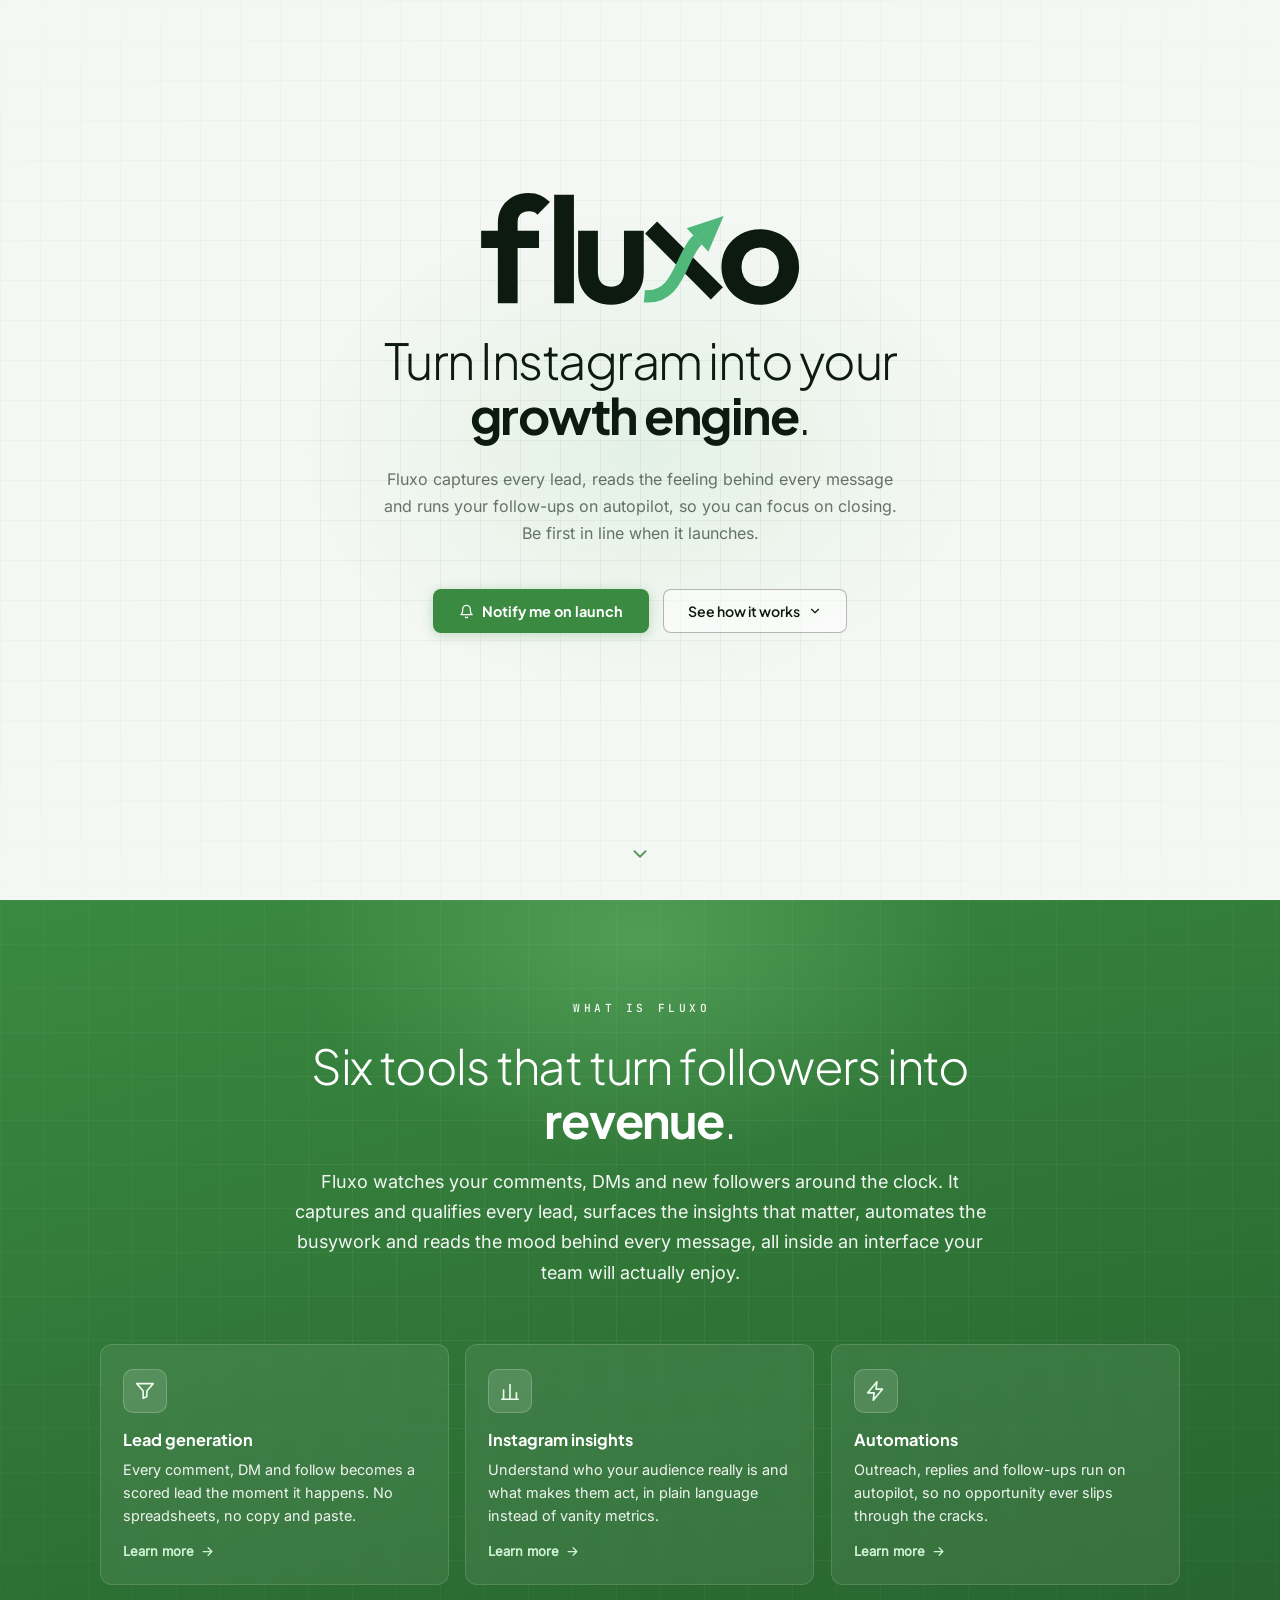
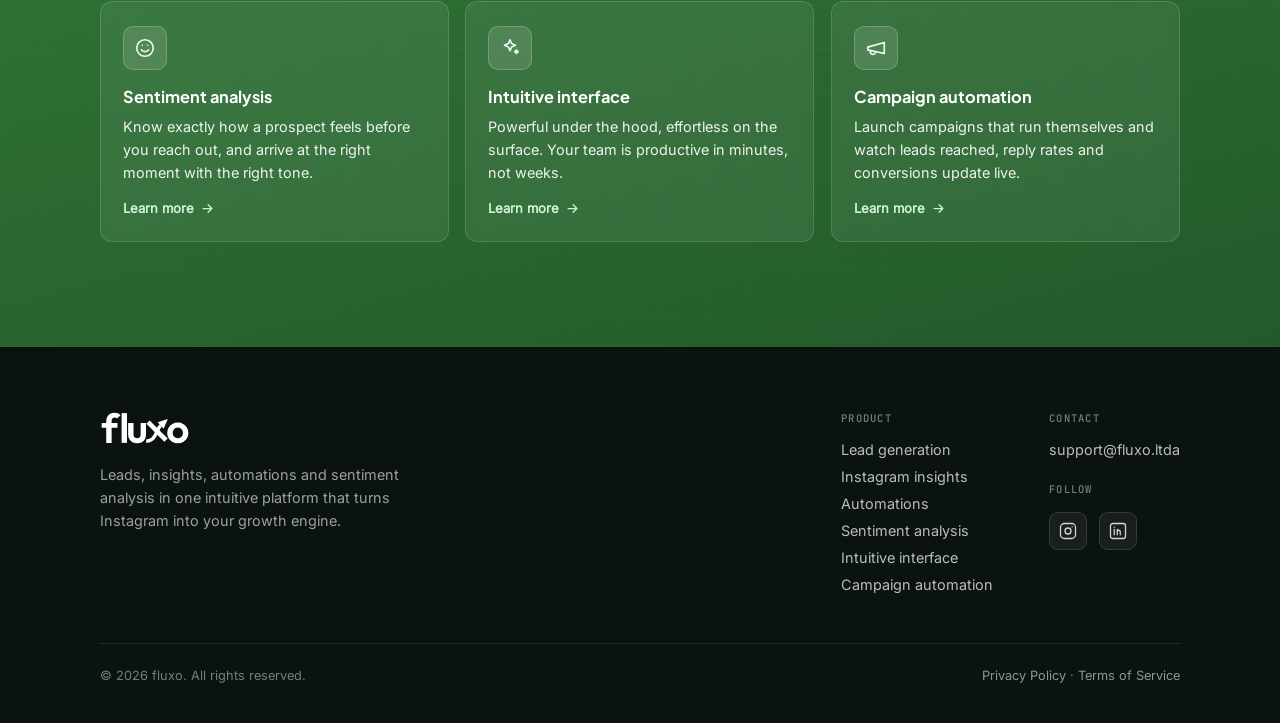
==== commit 8b9257ad: "just flow" ====
--- a/index.html
+++ b/index.html
@@ -1 +1 @@
-<!DOCTYPE html><html lang="en"><head><meta charset="UTF-8"/><meta name="viewport" content="width=device-width,initial-scale=1,viewport-fit=cover"/><meta http-equiv="Content-Security-Policy" content="default-src 'none'; script-src 'sha256-4WPy30kkV44zpENaZ/X6O62LUem1Pz5Dt6xO+Ld1ZkA=' 'sha256-qJpSeKK0FInQleKBfY9ohcu6c+6Ph3rfjLoZhctkkPE='; style-src 'self' 'unsafe-inline'; font-src 'self'; img-src 'self' data:; connect-src https://formspree.io; form-action https://formspree.io; base-uri 'none'"/><meta name="referrer" content="strict-origin-when-cross-origin"/><meta name="theme-color" content="#F4F7F4"/><title>Fluxo: Turn Instagram into your growth engine</title><meta name="description" content="Fluxo captures qualified leads, reads the sentiment behind every interaction and automates your follow-ups, straight from Instagram. Launching soon."/><meta property="og:type" content="website"/><meta property="og:url" content="https://fluxo.ltda/"/><meta property="og:title" content="Fluxo: Turn Instagram into your growth engine"/><meta property="og:description" content="Fluxo captures qualified leads, reads the sentiment behind every interaction and automates your follow-ups, straight from Instagram. Launching soon."/><meta property="og:image" content="https://fluxo.ltda/og.png"/><meta property="og:image:secure_url" content="https://fluxo.ltda/og.png"/><meta property="og:image:type" content="image/png"/><meta property="og:image:width" content="1200"/><meta property="og:image:height" content="630"/><meta property="og:image:alt" content="fluxo"/><meta property="og:site_name" content="fluxo"/><meta name="twitter:card" content="summary_large_image"/><meta name="twitter:title" content="Fluxo: Turn Instagram into your growth engine"/><meta name="twitter:description" content="Fluxo captures qualified leads, reads the sentiment behind every interaction and automates your follow-ups, straight from Instagram. Launching soon."/><meta name="twitter:image" content="https://fluxo.ltda/og.png"/><link rel="icon" type="image/svg+xml" href="./favicon.svg"/><link rel="stylesheet" href="./fonts/fonts.css"/><script type="application/ld+json">{"@context":"https://schema.org","@type":"Organization","name":"fluxo","url":"https://fluxo.ltda/","logo":"https://fluxo.ltda/logo.svg","sameAs":["https://www.instagram.com/fluxo.ltda/","https://www.linkedin.com/company/fluxo-ltda"]}</script><style>*,::after,::before{box-sizing:border-box;margin:0;padding:0}:root{--bg:#F4F7F4;--surface:#FFFFFF;--border:rgba(0,0,0,.08);--green:#3A8A41;--green-deep:#2F7535;--green-light:#7FCE85;--green-logo:#4FB87A;--text:#0D1A0F;--muted:rgba(13,26,15,.6)}html{scroll-behavior:smooth}body{font-family:Inter,'Segoe UI',sans-serif;display:flex;flex-direction:column;min-height:100vh;min-height:100svh;background:var(--bg);color:var(--text);-webkit-text-size-adjust:100%}a{color:inherit}.main{flex:1;display:flex;align-items:center;justify-content:center;padding:48px 52px 72px;min-height:100vh;min-height:100svh;position:relative;overflow:hidden}.main::before{content:'';position:absolute;top:50%;left:50%;width:700px;height:500px;transform:translate(-50%,-50%);background:radial-gradient(ellipse at center,rgba(127,206,133,.14) 0,transparent 68%);pointer-events:none}.main::after{content:'';position:absolute;inset:0;background-image:linear-gradient(rgba(0,0,0,.04) 1px,transparent 1px),linear-gradient(90deg,rgba(0,0,0,.04) 1px,transparent 1px);background-size:40px 40px;pointer-events:none;-webkit-mask-image:radial-gradient(ellipse 80% 70% at 50% 50%,#000 30%,transparent 100%);mask-image:radial-gradient(ellipse 80% 70% at 50% 50%,#000 30%,transparent 100%)}.content{position:relative;z-index:1;display:flex;flex-direction:column;align-items:center;text-align:center;max-width:680px;width:100%;margin-bottom:56px}.hero-group{display:flex;flex-direction:column;align-items:center;gap:22px;margin-bottom:22px}.hero-logo{height:124px;width:auto;display:block}body[data-arrow=logo] .arrow-stage{display:none}body[data-arrow=logo] .hero-logo-full{display:none}body[data-arrow=screen] .logo-arrow{display:none}body[data-arrow=screen] .hero-logo-cut{display:none}.hero-logo-wrap{position:relative;display:block}.hero-logo-cut{position:relative;z-index:-2}.logo-arrow{position:absolute;inset:0;z-index:-1;pointer-events:none}.logo-arrow svg{position:absolute;inset:0;width:100%;height:100%;overflow:visible}.logo-arrow .la-mobile{display:none}.headline{font-family:'Plus Jakarta Sans',sans-serif;font-size:clamp(2rem,4.4vw,3.1rem);font-weight:300;letter-spacing:-1.5px;line-height:1.12;color:var(--text)}.headline b{font-weight:700;white-space:nowrap}.subline{font-size:1rem;line-height:1.7;color:var(--muted);max-width:520px;margin-bottom:42px}.cta-row{position:relative;display:flex;align-items:center;gap:14px;flex-wrap:wrap;justify-content:center}.btn-primary{display:inline-flex;align-items:center;gap:8px;padding:13px 26px;border-radius:8px;background:var(--green);color:#fff;font-family:'Plus Jakarta Sans',sans-serif;font-size:.9rem;font-weight:700;cursor:pointer;border:none;text-decoration:none;transition:background .15s,transform .15s,box-shadow .15s;box-shadow:0 2px 12px rgba(58,138,65,.28);touch-action:manipulation}.btn-primary:hover{background:var(--green-deep);transform:translateY(-2px);box-shadow:0 4px 18px rgba(58,138,65,.38)}.btn-primary:active{transform:translateY(0)}.btn-primary svg{width:15px;height:15px;fill:none;stroke:currentColor;stroke-width:2;stroke-linecap:round;stroke-linejoin:round}.btn-ghost{display:inline-flex;align-items:center;gap:8px;padding:12px 24px;border-radius:8px;background:rgba(255,255,255,.55);color:var(--text);font-family:'Plus Jakarta Sans',sans-serif;font-size:.88rem;font-weight:600;cursor:pointer;border:1px solid rgba(0,0,0,.28);text-decoration:none;transition:color .15s,border-color .2s,background .15s,transform .15s;touch-action:manipulation}.btn-ghost:hover{border-color:rgba(58,138,65,.4);background:rgba(58,138,65,.05);transform:translateY(-2px)}.btn-ghost svg{width:14px;height:14px;fill:none;stroke:currentColor;stroke-width:2;stroke-linecap:round;stroke-linejoin:round}.arrow-stage{position:absolute;inset:0;z-index:0;overflow:hidden;pointer-events:none}.arrow-stage svg{position:absolute;inset:0;width:100%;height:100%;animation:arrow-float 7.5s ease-in-out 2.6s infinite}.arrow-stage .arrow-mobile{display:none}.arrow-path{stroke-dasharray:1;stroke-dashoffset:1;animation:arrow-draw 1.6s cubic-bezier(.55,.08,.28,1) .7s forwards}@keyframes arrow-draw{to{stroke-dashoffset:0}}.arrow-shine{stroke-dasharray:.16 1.84;stroke-dashoffset:.16;opacity:.85;animation:arrow-shine 5.2s linear 2.9s infinite}@keyframes arrow-shine{0%{stroke-dashoffset:.16}45%{stroke-dashoffset:-1}100%{stroke-dashoffset:-1}}.arrow-head{opacity:0;transform:scale(.55);transform-box:fill-box;transform-origin:left center;animation:arrow-pop .45s cubic-bezier(.34,1.56,.64,1) 2.15s forwards}@keyframes arrow-pop{to{opacity:1;transform:scale(1)}}@keyframes arrow-float{0%,100%{transform:translateY(0)}50%{transform:translateY(-8px)}}@media (max-width:700px){.arrow-stage .arrow-desktop{display:none}.arrow-stage .arrow-mobile{display:block}.logo-arrow .la-desktop{display:none}.logo-arrow .la-mobile{display:block}.arrow-stage svg,.logo-arrow svg{animation:none}.arrow-path{animation:none;stroke-dasharray:none;stroke-dashoffset:0}.arrow-head{animation:none;opacity:1;transform:none}.arrow-shine{display:none}}.scroll-cue{position:absolute;bottom:26px;left:50%;transform:translateX(-50%);z-index:2;width:40px;height:40px;display:flex;align-items:center;justify-content:center;color:var(--green);text-decoration:none;animation:cue 1.8s ease-in-out infinite;opacity:.85;visibility:visible;transition:opacity .35s,visibility 0s linear 0s}.scroll-cue:hover{opacity:1}.scroll-cue.hidden{opacity:0;visibility:hidden;pointer-events:none;transition:opacity .35s,visibility 0s linear .35s}.scroll-cue svg{width:22px;height:22px;fill:none;stroke:currentColor;stroke-width:2;stroke-linecap:round;stroke-linejoin:round}@keyframes cue{0%,100%{transform:translate(-50%,0)}50%{transform:translate(-50%,7px)}}.reveal{opacity:0;transform:translateY(18px);transition:opacity .6s ease,transform .6s ease;transition-delay:var(--reveal-delay,0s)}.reveal.in{opacity:1;transform:none}.product{position:relative;background:linear-gradient(165deg,#3a8a41 0,#2c6e33 55%,#235a2a 100%);color:#fff;padding:96px 52px 104px;overflow:hidden}.product::before{content:'';position:absolute;inset:0;background-image:linear-gradient(rgba(255,255,255,.05) 1px,transparent 1px),linear-gradient(90deg,rgba(255,255,255,.05) 1px,transparent 1px);background-size:44px 44px;-webkit-mask-image:radial-gradient(ellipse 90% 80% at 50% 28%,#000 30%,transparent 100%);mask-image:radial-gradient(ellipse 90% 80% at 50% 28%,#000 30%,transparent 100%);pointer-events:none}.product::after{content:'';position:absolute;top:-180px;left:50%;transform:translateX(-50%);width:700px;height:440px;background:radial-gradient(ellipse at center,rgba(127,206,133,.35) 0,transparent 70%);pointer-events:none}.product-inner{position:relative;z-index:1;max-width:1080px;margin:0 auto}.product-head{max-width:700px;margin:0 auto 56px;text-align:center}.product-kicker{display:inline-block;font-family:'JetBrains Mono',monospace;font-size:.7rem;font-weight:500;letter-spacing:.32em;text-indent:.32em;text-transform:uppercase;color:rgba(255,255,255,.95);margin-bottom:24px}.product-title{font-family:'Plus Jakarta Sans',sans-serif;font-size:clamp(1.9rem,4.5vw,3rem);font-weight:300;letter-spacing:-1.2px;line-height:1.12;margin-bottom:20px}.product-title b{font-weight:700;white-space:nowrap}.product-lead{font-size:clamp(.98rem,2vw,1.12rem);line-height:1.7;color:rgba(255,255,255,.94)}.feature-grid{display:grid;grid-template-columns:repeat(3,1fr);gap:16px;perspective:1400px}.feature-card{position:relative;overflow:hidden;background:rgba(255,255,255,.07);border:1px solid rgba(255,255,255,.14);border-radius:12px;padding:24px 22px;text-align:left;-webkit-backdrop-filter:blur(4px);backdrop-filter:blur(4px);transition:transform .25s,background .2s,border-color .2s;text-decoration:none;color:inherit;display:block;will-change:transform}.feature-card:hover{transform:translateY(-4px);background:rgba(255,255,255,.11);border-color:rgba(255,255,255,.28)}.feature-card::after{content:'';position:absolute;inset:0;border-radius:inherit;background:radial-gradient(190px circle at var(--mx,50%) var(--my,50%),rgba(255,255,255,.12),transparent 65%);opacity:0;transition:opacity .25s;pointer-events:none}.feature-card:hover::after{opacity:1}.feature-card:focus-visible{outline:2px solid #CFF3D6;outline-offset:3px}.feature-icon{width:44px;height:44px;border-radius:10px;background:rgba(255,255,255,.12);border:1px solid rgba(255,255,255,.2);display:flex;align-items:center;justify-content:center;margin-bottom:16px;transition:transform .25s,background .2s}.feature-card:hover .feature-icon{transform:scale(1.07);background:rgba(255,255,255,.18)}.feature-icon svg{width:22px;height:22px;fill:none;stroke:#EAFBEE;stroke-width:1.8;stroke-linecap:round;stroke-linejoin:round}.feature-name{font-family:'Plus Jakarta Sans',sans-serif;font-size:1.02rem;font-weight:700;margin-bottom:8px}.feature-text{font-size:.9rem;line-height:1.6;color:rgba(255,255,255,.92)}.feature-more{margin-top:16px;display:inline-flex;align-items:center;gap:6px;font-size:.82rem;font-weight:700;color:#cff3d6}.feature-more svg{width:15px;height:15px;fill:none;stroke:currentColor;stroke-width:2;stroke-linecap:round;stroke-linejoin:round;transition:transform .2s}.feature-card:hover .feature-more svg{transform:translateX(3px)}.site-footer{background:#0b130e;color:rgba(255,255,255,.72);padding:64px 52px 40px}.footer-inner{max-width:1080px;margin:0 auto;display:flex;flex-wrap:wrap;gap:48px;justify-content:space-between}.footer-brand{max-width:340px}.footer-logo{height:34px;width:auto;display:block;margin-bottom:18px;filter:brightness(0) invert(1)}.footer-tagline{font-size:.9rem;line-height:1.6;color:rgba(255,255,255,.6)}.footer-cols{display:flex;gap:56px;flex-wrap:wrap}.footer-col h3{font-family:'JetBrains Mono',monospace;font-size:.66rem;letter-spacing:.12em;text-transform:uppercase;color:rgba(255,255,255,.45);margin-bottom:16px;font-weight:500}.footer-col .footer-mail,.footer-col a{display:block;font-size:.9rem;color:rgba(255,255,255,.72);text-decoration:none;margin-bottom:10px;transition:color .15s}.footer-col a:hover{color:var(--green-light)}.footer-social{display:flex;gap:12px;margin-top:2px}.footer-social a{width:38px;height:38px;border-radius:9px;margin:0;background:rgba(255,255,255,.06);border:1px solid rgba(255,255,255,.12);display:flex;align-items:center;justify-content:center;transition:background .15s,border-color .15s,transform .15s}.footer-social a:hover{background:rgba(127,206,133,.15);border-color:rgba(127,206,133,.4);transform:translateY(-2px)}.footer-social svg{width:18px;height:18px;fill:none;stroke:rgba(255,255,255,.82);stroke-width:1.7;stroke-linecap:round;stroke-linejoin:round}.footer-bottom{max-width:1080px;margin:40px auto 0;padding-top:24px;border-top:1px solid rgba(255,255,255,.1);display:flex;flex-wrap:wrap;gap:12px;justify-content:space-between;align-items:center;font-size:.8rem;color:rgba(255,255,255,.45)}.footer-bottom a{color:rgba(255,255,255,.55);text-decoration:none}.footer-bottom a:hover{color:var(--green-light)}.notify-overlay{position:fixed;inset:0;z-index:100;display:flex;align-items:center;justify-content:center;background:rgba(10,20,12,.45);-webkit-backdrop-filter:blur(6px);backdrop-filter:blur(6px);opacity:0;visibility:hidden;pointer-events:none;transition:opacity .22s ease,visibility 0s linear .22s}.notify-overlay.open{opacity:1;visibility:visible;pointer-events:all;transition:opacity .22s ease,visibility 0s linear 0s}.notify-modal{position:relative;background:#fff;border:1px solid rgba(0,0,0,.09);border-radius:8px;padding:40px 40px 36px;width:100%;max-width:420px;box-shadow:0 24px 64px rgba(0,0,0,.13),0 4px 16px rgba(0,0,0,.07);transform:translateY(14px) scale(.97);transition:transform .25s cubic-bezier(.22,1,.36,1);font-family:'Plus Jakarta Sans',sans-serif}.notify-overlay.open .notify-modal{transform:translateY(0) scale(1)}.modal-close{position:absolute;top:16px;right:16px;width:30px;height:30px;border-radius:8px;background:0 0;border:1px solid var(--border);display:flex;align-items:center;justify-content:center;cursor:pointer;color:var(--muted);transition:background .15s,color .15s,border-color .15s}.modal-close:hover{background:rgba(0,0,0,.05);color:var(--text);border-color:rgba(0,0,0,.15)}.modal-close svg{width:13px;height:13px}.modal-bell{width:44px;height:44px;border-radius:8px;background:rgba(58,138,65,.1);border:1px solid rgba(58,138,65,.2);display:flex;align-items:center;justify-content:center;margin-bottom:18px}.modal-bell svg{width:20px;height:20px;stroke:var(--green);fill:none;stroke-width:2;stroke-linecap:round;stroke-linejoin:round}.modal-title{font-size:1.2rem;font-weight:700;letter-spacing:-.4px;color:var(--text);margin-bottom:6px}.modal-desc{font-size:.875rem;color:var(--muted);line-height:1.55;margin-bottom:26px}.modal-form{display:flex;flex-direction:column;gap:14px}.field-group{display:flex;flex-direction:column;gap:6px}.field-group label{font-size:.78rem;font-weight:600;color:var(--text);letter-spacing:.01em}.field-group input{padding:10px 14px;border-radius:8px;border:1px solid rgba(0,0,0,.13);background:#fafafa;font-family:'Plus Jakarta Sans',sans-serif;font-size:.88rem;color:var(--text);outline:0;transition:border-color .18s,box-shadow .18s,background .18s}.field-group input::placeholder{color:rgba(13,26,15,.48)}.field-group input:focus{border-color:rgba(58,138,65,.55);background:#fff;box-shadow:0 0 0 3px rgba(58,138,65,.1)}.field-group input.invalid{border-color:rgba(210,50,50,.5);box-shadow:0 0 0 3px rgba(210,50,50,.08)}.field-error{font-size:.74rem;color:#c0392b;margin-top:1px;display:none}.field-error.visible{display:block}.form-error{font-size:.8rem;color:#c0392b;line-height:1.45;margin-top:2px;display:none}.form-error.visible{display:block}.modal-submit{margin-top:6px;padding:12px 20px;border-radius:8px;background:var(--green);color:#fff;font-family:'Plus Jakarta Sans',sans-serif;font-size:.88rem;font-weight:700;border:none;cursor:pointer;transition:background .15s,transform .15s,box-shadow .15s;box-shadow:0 2px 10px rgba(58,138,65,.3);touch-action:manipulation}.modal-submit:hover{background:var(--green-deep);transform:translateY(-1px);box-shadow:0 4px 16px rgba(58,138,65,.38)}.modal-submit:active{transform:translateY(0)}.modal-success{display:none;flex-direction:column;align-items:center;text-align:center;padding:12px 0 4px}.modal-success.show{display:flex}.modal-form.hide{display:none}.success-check{width:52px;height:52px;border-radius:8px;background:rgba(58,138,65,.1);border:1.5px solid rgba(58,138,65,.3);display:flex;align-items:center;justify-content:center;margin-bottom:16px}.success-check svg{width:22px;height:22px;stroke:var(--green);fill:none;stroke-width:2.5;stroke-linecap:round;stroke-linejoin:round}.success-title{font-size:1.05rem;font-weight:700;color:var(--text);margin-bottom:6px}.success-sub{font-size:.84rem;color:var(--muted);line-height:1.55}@media (max-width:860px){.main{padding:32px 24px 64px}.product{padding:72px 24px 84px}.feature-grid{grid-template-columns:1fr 1fr}.feature-card{-webkit-backdrop-filter:none;backdrop-filter:none}.site-footer{padding:56px 24px 36px}.footer-inner{gap:36px}}@media (max-width:600px){.main{padding:28px 20px 64px;padding-top:calc(28px + env(safe-area-inset-top));padding-left:calc(20px + env(safe-area-inset-left));padding-right:calc(20px + env(safe-area-inset-right))}.content{margin-bottom:24px}.hero-group{gap:16px}.hero-logo{height:92px}.headline{font-size:clamp(1.5rem,6.4vw,1.9rem);letter-spacing:-.6px}.btn-ghost,.btn-primary{padding:13px 24px;font-size:.9rem}.notify-overlay{padding:16px;align-items:flex-end}.notify-modal{padding:32px 24px 28px;margin-bottom:env(safe-area-inset-bottom)}.field-group input{font-size:16px;padding:12px 14px}.modal-submit{padding:14px 20px;font-size:.95rem}.scroll-cue{bottom:calc(16px + env(safe-area-inset-bottom))}}@media (max-width:560px){.product{padding:56px 20px 64px}.feature-grid{grid-template-columns:1fr}.footer-inner{flex-direction:column;gap:32px}.footer-cols{gap:36px}.footer-bottom{flex-direction:column;align-items:flex-start;gap:8px}}@media (prefers-reduced-motion:reduce){html{scroll-behavior:auto}.arrow-stage svg,.logo-arrow svg,.scroll-cue{animation:none}.arrow-path{animation:none;stroke-dashoffset:0}.arrow-head{animation:none;opacity:1;transform:none}.arrow-shine{display:none}.reveal{opacity:1;transform:none;transition:none}.feature-card,.feature-icon{transition:none}}</style></head><body data-arrow="logo"><main class="main"><div class="arrow-stage" aria-hidden="true"><svg class="arrow-desktop" viewBox="0 0 1440 900" preserveAspectRatio="xMidYMid slice" xmlns="http://www.w3.org/2000/svg"><defs><linearGradient id="arrowGradD" gradientUnits="userSpaceOnUse" x1="-30" y1="845" x2="1230" y2="165"><stop offset="0" stop-color="#4FB87A" stop-opacity="0"/><stop offset=".22" stop-color="#4FB87A" stop-opacity=".28"/><stop offset=".55" stop-color="#4FB87A" stop-opacity=".34"/><stop offset=".82" stop-color="#48AF68" stop-opacity=".78"/><stop offset="1" stop-color="#3F9E59" stop-opacity="1"/></linearGradient><filter id="arrowGlowD" x="-20%" y="-20%" width="140%" height="140%"><feDropShadow dx="0" dy="6" stdDeviation="12" flood-color="#4FB87A" flood-opacity=".28"/></filter></defs><g filter="url(#arrowGlowD)"><path class="arrow-path" pathLength="1" fill="none" stroke="url(#arrowGradD)" stroke-width="13" stroke-linecap="round" d="M -30 845 C 795 884 814 360 1230 165"/><path class="arrow-shine" pathLength="1" fill="none" stroke="#E9FFEF" stroke-width="4" stroke-linecap="round" d="M -30 845 C 795 884 814 360 1230 165"/><g transform="translate(1230,165) rotate(-21)"><path class="arrow-head" fill="#3F9E59" d="M -2 -20 L 38 0 L -2 20 Z"/></g></g></svg> <svg class="arrow-mobile" viewBox="0 0 390 800" preserveAspectRatio="xMidYMid slice" xmlns="http://www.w3.org/2000/svg"><defs><linearGradient id="arrowGradM" gradientUnits="userSpaceOnUse" x1="-10" y1="740" x2="320" y2="120"><stop offset="0" stop-color="#4FB87A" stop-opacity="0"/><stop offset=".25" stop-color="#4FB87A" stop-opacity=".26"/><stop offset=".58" stop-color="#4FB87A" stop-opacity=".32"/><stop offset=".84" stop-color="#48AF68" stop-opacity=".85"/><stop offset="1" stop-color="#3F9E59" stop-opacity="1"/></linearGradient><filter id="arrowGlowM" x="-30%" y="-20%" width="160%" height="140%"><feDropShadow dx="0" dy="4" stdDeviation="8" flood-color="#4FB87A" flood-opacity=".25"/></filter></defs><g filter="url(#arrowGlowM)"><path class="arrow-path" pathLength="1" fill="none" stroke="url(#arrowGradM)" stroke-width="9" stroke-linecap="round" d="M -10 740 C 206 775 211 298 320 120"/><g transform="translate(320,120) rotate(-54)"><path class="arrow-head" fill="#3F9E59" d="M -2 -14 L 27 0 L -2 14 Z"/></g></g></svg></div><div class="content"><div class="hero-group" data-reveal><span class="hero-logo-wrap"><img class="hero-logo hero-logo-full" src="./logo.svg" alt="fluxo"/> <img class="hero-logo hero-logo-cut" src="./logo-noarrow.svg" alt="fluxo"/> <span class="logo-arrow" aria-hidden="true"><svg class="la-desktop" viewBox="0 0 330 124" xmlns="http://www.w3.org/2000/svg"><defs><linearGradient id="logoArrowGradD" gradientUnits="userSpaceOnUse" x1="-1500" y1="980" x2="420" y2="-136"><stop offset="0" stop-color="#4FB87A" stop-opacity="0"/><stop offset=".22" stop-color="#4FB87A" stop-opacity=".26"/><stop offset=".5" stop-color="#4FB87A" stop-opacity=".32"/><stop offset=".68" stop-color="#4FB87A" stop-opacity=".34"/><stop offset=".8" stop-color="#4FB87A" stop-opacity=".36"/><stop offset=".845" stop-color="#4FB87A" stop-opacity=".42"/><stop offset=".875" stop-color="#4FB87A" stop-opacity="1"/><stop offset="1" stop-color="#4FB87A" stop-opacity="1"/></linearGradient></defs><path class="arrow-path" pathLength="1" fill="none" stroke="url(#logoArrowGradD)" stroke-width="12.4" stroke-linecap="butt" d="M -1500 980 C -820 1020 -470 950 -230 700 C -60 560 133.4 237.1 209.5 74 C 260.2 -34.8 322 -92 420 -136"/><path class="arrow-shine" pathLength="1" fill="none" stroke="#E9FFEF" stroke-width="3.4" stroke-linecap="round" d="M -1500 980 C -820 1020 -470 950 -230 700 C -60 560 133.4 237.1 209.5 74 C 260.2 -34.8 322 -92 420 -136"/><g transform="translate(420,-136) rotate(-21)"><path class="arrow-head" fill="#4FB87A" d="M -2 -19 L 36 0 L -2 19 Z"/></g></svg> <svg class="la-mobile" viewBox="0 0 330 124" xmlns="http://www.w3.org/2000/svg"><defs><linearGradient id="logoArrowGradM" gradientUnits="userSpaceOnUse" x1="-260" y1="1050" x2="350" y2="-88"><stop offset="0" stop-color="#4FB87A" stop-opacity="0"/><stop offset=".3" stop-color="#4FB87A" stop-opacity=".3"/><stop offset=".6" stop-color="#4FB87A" stop-opacity=".36"/><stop offset=".78" stop-color="#4FB87A" stop-opacity=".38"/><stop offset=".835" stop-color="#4FB87A" stop-opacity=".5"/><stop offset=".865" stop-color="#4FB87A" stop-opacity="1"/><stop offset="1" stop-color="#4FB87A" stop-opacity="1"/></linearGradient></defs><path class="arrow-path" pathLength="1" fill="none" stroke="url(#logoArrowGradM)" stroke-width="12.4" stroke-linecap="butt" d="M -260 1050 C -150 880 -40 600 60 380 C 110 290 158.8 182.8 209.5 74 C 243.3 -1.5 290 -50 350 -88"/><g transform="translate(350,-88) rotate(-29)"><path class="arrow-head" fill="#4FB87A" d="M -2 -16 L 30 0 L -2 16 Z"/></g></svg></span></span><h1 class="headline">Turn Instagram into your <b>growth engine</b>.</h1></div><p class="subline" data-reveal>Fluxo captures every lead, reads the feeling behind every message and runs your follow-ups on autopilot, so you can focus on closing. Be first in line when it launches.</p><div class="cta-row" data-reveal><button class="btn-primary" id="notifyBtn" type="button"><svg viewBox="0 0 24 24" aria-hidden="true" focusable="false"><path d="M18 8A6 6 0 0 0 6 8c0 7-3 9-3 9h18s-3-2-3-9"/><path d="M13.73 21a2 2 0 0 1-3.46 0"/></svg> Notify me on launch</button> <a class="btn-ghost" href="#product">See how it works <svg viewBox="0 0 24 24" aria-hidden="true" focusable="false"><polyline points="6 9 12 15 18 9"/></svg></a></div></div><a class="scroll-cue" href="#product" aria-label="Scroll to learn more"><svg viewBox="0 0 24 24" aria-hidden="true" focusable="false"><polyline points="6 9 12 15 18 9"/></svg></a></main><section class="product" id="product"><div class="product-inner"><div class="product-head" data-scroll-reveal><span class="product-kicker">What is fluxo</span><h2 class="product-title">Six tools that turn followers into <b>revenue</b>.</h2><p class="product-lead">Fluxo watches your comments, DMs and new followers around the clock. It captures and qualifies every lead, surfaces the insights that matter, automates the busywork and reads the mood behind every message, all inside an interface your team will actually enjoy.</p></div><div class="feature-grid"><a class="feature-card" href="./generate-leads.html" data-scroll-reveal><div class="feature-icon"><svg viewBox="0 0 24 24" aria-hidden="true" focusable="false"><path d="M3 4h18l-7 8v6l-4 2v-8z"/></svg></div><h3 class="feature-name">Lead generation</h3><p class="feature-text">Every comment, DM and follow becomes a scored lead the moment it happens. No spreadsheets, no copy and paste.</p><span class="feature-more">Learn more<svg viewBox="0 0 24 24" aria-hidden="true" focusable="false"><path d="M5 12h14M13 6l6 6-6 6"/></svg></span></a><a class="feature-card" href="./instagram-insights.html" data-scroll-reveal><div class="feature-icon"><svg viewBox="0 0 24 24" aria-hidden="true" focusable="false"><path d="M5 21V11M12 21V5M19 21V14"/><path d="M3 21h18"/></svg></div><h3 class="feature-name">Instagram insights</h3><p class="feature-text">Understand who your audience really is and what makes them act, in plain language instead of vanity metrics.</p><span class="feature-more">Learn more<svg viewBox="0 0 24 24" aria-hidden="true" focusable="false"><path d="M5 12h14M13 6l6 6-6 6"/></svg></span></a><a class="feature-card" href="./automations.html" data-scroll-reveal><div class="feature-icon"><svg viewBox="0 0 24 24" aria-hidden="true" focusable="false"><path d="M13 2 3 14h7l-1 8 10-12h-7z"/></svg></div><h3 class="feature-name">Automations</h3><p class="feature-text">Outreach, replies and follow-ups run on autopilot, so no opportunity ever slips through the cracks.</p><span class="feature-more">Learn more<svg viewBox="0 0 24 24" aria-hidden="true" focusable="false"><path d="M5 12h14M13 6l6 6-6 6"/></svg></span></a><a class="feature-card" href="./sentiment-analysis.html" data-scroll-reveal><div class="feature-icon"><svg viewBox="0 0 24 24" aria-hidden="true" focusable="false"><circle cx="12" cy="12" r="9"/><path d="M8 14s1.5 2 4 2 4-2 4-2"/><path d="M9 9h.01M15 9h.01"/></svg></div><h3 class="feature-name">Sentiment analysis</h3><p class="feature-text">Know exactly how a prospect feels before you reach out, and arrive at the right moment with the right tone.</p><span class="feature-more">Learn more<svg viewBox="0 0 24 24" aria-hidden="true" focusable="false"><path d="M5 12h14M13 6l6 6-6 6"/></svg></span></a><a class="feature-card" href="./intuitive-interface.html" data-scroll-reveal><div class="feature-icon"><svg viewBox="0 0 24 24" aria-hidden="true" focusable="false"><path d="M12 3l1.8 4.2L18 9l-4.2 1.8L12 15l-1.8-4.2L6 9l4.2-1.8z"/><path d="M19 14l.6 1.4 1.4.6-1.4.6-.6 1.4-.6-1.4-1.4-.6 1.4-.6z"/></svg></div><h3 class="feature-name">Intuitive interface</h3><p class="feature-text">Powerful under the hood, effortless on the surface. Your team is productive in minutes, not weeks.</p><span class="feature-more">Learn more<svg viewBox="0 0 24 24" aria-hidden="true" focusable="false"><path d="M5 12h14M13 6l6 6-6 6"/></svg></span></a><a class="feature-card" href="./campaign-automation.html" data-scroll-reveal><div class="feature-icon"><svg viewBox="0 0 24 24" aria-hidden="true" focusable="false"><path d="m3 11 18-5v12L3 14v-3z"/><path d="M11.6 16.8a3 3 0 1 1-5.8-1.6"/></svg></div><h3 class="feature-name">Campaign automation</h3><p class="feature-text">Launch campaigns that run themselves and watch leads reached, reply rates and conversions update live.</p><span class="feature-more">Learn more<svg viewBox="0 0 24 24" aria-hidden="true" focusable="false"><path d="M5 12h14M13 6l6 6-6 6"/></svg></span></a></div></div></section><footer class="site-footer"><div class="footer-inner"><div class="footer-brand"><img class="footer-logo" src="./logo.svg" alt="fluxo"/><p class="footer-tagline">Leads, insights, automations and sentiment analysis in one intuitive platform that turns Instagram into your growth engine.</p></div><div class="footer-cols"><div class="footer-col"><h3>Product</h3><a href="./generate-leads.html">Lead generation</a> <a href="./instagram-insights.html">Instagram insights</a> <a href="./automations.html">Automations</a> <a href="./sentiment-analysis.html">Sentiment analysis</a> <a href="./intuitive-interface.html">Intuitive interface</a> <a href="./campaign-automation.html">Campaign automation</a></div><div class="footer-col"><h3>Contact</h3><a class="footer-mail" href="mailto:support@fluxo.ltda">support@fluxo.ltda</a><h3 style="margin-top:24px">Follow</h3><div class="footer-social"><a href="https://www.instagram.com/fluxo.ltda/" target="_blank" rel="noopener noreferrer" aria-label="Instagram"><svg viewBox="0 0 24 24"><rect x="2" y="2" width="20" height="20" rx="5"/><circle cx="12" cy="12" r="4"/><path d="M17.5 6.5h.01"/></svg></a><a href="https://www.linkedin.com/company/fluxo-ltda" target="_blank" rel="noopener noreferrer" aria-label="LinkedIn"><svg viewBox="0 0 24 24"><rect x="2" y="2" width="20" height="20" rx="3"/><path d="M7 10v7M7 7v.01M11 17v-4a2 2 0 0 1 4 0v4M11 10v7"/></svg></a></div></div></div></div><div class="footer-bottom"><span>© 2026 fluxo. All rights reserved.</span> <span><a href="#">Privacy Policy</a> · <a href="#">Terms of Service</a></span></div></footer><div id="notifyOverlay" class="notify-overlay" role="dialog" aria-modal="true" aria-labelledby="modalTitle" aria-hidden="true"><div class="notify-modal"><button class="modal-close" id="modalClose" type="button" aria-label="Close"><svg viewBox="0 0 24 24" fill="none" stroke="currentColor" stroke-width="2" stroke-linecap="round" aria-hidden="true" focusable="false"><line x1="18" y1="6" x2="6" y2="18"/><line x1="6" y1="6" x2="18" y2="18"/></svg></button><div class="modal-bell"><svg viewBox="0 0 24 24" aria-hidden="true" focusable="false"><path d="M18 8A6 6 0 0 0 6 8c0 7-3 9-3 9h18s-3-2-3-9"/><path d="M13.73 21a2 2 0 0 1-3.46 0"/></svg></div><h2 class="modal-title" id="modalTitle">Be first in line</h2><p class="modal-desc">Leave your details and we'll email you the moment fluxo goes live. No spam, just the launch.</p><form class="modal-form" id="notifyForm" action="https://formspree.io/f/xwvjplwk" method="POST" novalidate><div class="field-group"><label for="modalName">Full name</label> <input type="text" id="modalName" name="fullName" placeholder="Jane Smith" autocomplete="name" maxlength="100" required aria-required="true" aria-describedby="nameError"/> <span class="field-error" id="nameError">Please enter your full name.</span></div><div class="field-group"><label for="modalEmail">Email</label> <input type="email" id="modalEmail" name="email" placeholder="jane@example.com" autocomplete="email" maxlength="254" required aria-required="true" aria-describedby="emailError"/> <span class="field-error" id="emailError">Please enter a valid email address.</span></div><div class="field-group"><label for="modalPhone">Phone <span style="font-weight:400;color:var(--muted)">(optional)</span></label> <input type="tel" id="modalPhone" name="phone" placeholder="+55 11 99999-9999" autocomplete="tel" inputmode="tel" maxlength="32" aria-describedby="phoneError"/> <span class="field-error" id="phoneError">Please enter a valid phone number.</span></div><input type="text" name="_gotcha" tabindex="-1" autocomplete="off" aria-hidden="true" style="position:absolute;left:-9999px;width:1px;height:1px;opacity:0;pointer-events:none"/><p class="form-error" id="formError" role="alert"></p><button type="submit" class="modal-submit">Notify me on launch</button></form><div class="modal-success" id="modalSuccess" role="status"><div class="success-check"><svg viewBox="0 0 24 24" aria-hidden="true" focusable="false"><polyline points="20 6 9 17 4 12"/></svg></div><div class="success-title">You're on the list</div><p class="success-sub">We'll email you the moment fluxo is ready to meet you.</p></div></div></div><script>function _0x166e(){var _0x556ab8=['Aw5Uzxjive1m','D2LKDgG','AgvPz2H0','Dw5VyNnLCNzL','Dhj1zq','zM9JDxm','CxvLCNLtzwXLy3rVCG','CMv2zwfS','y2XLyxjuAw1LB3v0','AM9PBG','yxbWzw5Kq2HPBgq','Bw9KywXfBwfPBa','C3r5Bgu','DMLLD0jVEa','B3zLCMzSB3C','AxnjBNrLCNnLy3rPBMC','mJy0mJu4owXvuvftrW','ChjLDMvUDerLzMf1Bhq','y2f0y2G','C2HPzNrlzxK','Bw91C2vSzwf2zq','y2XPy2S','CMvTB3zL','ls1YzxzLywWTzgvSyxK','A2v5zg93BG','ntK4mZGWvxzpsvHf','yM94u2HHzg93','ls1TEq','BgvUz3rO','rxnJyxbL','lM1VzgfSlxn1yM1PDa','DhjHBNnMB3jT','iZjfnZaZnq','ntq5nKD2DeDXvG','Bw9KywXtDwnJzxnZ','Bw9KywXdBg9Zzq','B2zMC2v0ugfYzw50','CgHVBMvfCNjVCG','phbVBhLSAw5LihbVAw50CZ0ImJaGnIa5ide3idqGmtiIlZ4','BM90Awz5rM9YBq','zM9YrwfJAa','lMj0BI1NAg9ZDa','nvrgqvztva','AgLKzq','Bw91C2vTB3zL','Bwf0y2HLCW','z2v0rwXLBwvUDej5swq','kgHVDMvYoIbOB3zLCIKGyw5KicHWB2LUDgvYoIbMAw5Lkq','lNnJCM9SBc1JDwu','ywrK','ywrKrxzLBNrmAxn0zw5LCG','B3bLBG','nJnUrM96uhO','ywn0AxzLrwXLBwvUDa','DgHLBG','Bwf0y2HnzwrPyq','zw1HAwXfCNjVCG','mhb4idbWEcaTndbWEcaWChG','DgfIsw5KzxG','DgfYz2v0','CxvLCNLtzwXLy3rVCKfSBa','Dg9W','mZzvq2rTv2G','ofnIDvDpuG','A2v5','CMvZzxq','C2HVDW','q291BgrUj3qGCMvHy2GGDgHLihnLCNzLCI4Gq2HLy2SGEw91CIbJB25Uzwn0Aw9UigfUzcb0CNKGywDHAw4U','yNv0Dg9UlcbPBNb1DcWGw2HYzwzD','Dgv4DenVBNrLBNq','y3jLyxrLrwXLBwvUDe5t','w2rHDgeTC2nYB2XSlxjLDMvHBf0','CMvTB3zLqxr0CMLIDxrL','mcaWidi0idi0','BMfTzuvYCM9Y','BM90Awz5qNrU','mti4ntm0BvveqKzo','DgvZDa','vgfI','zgLZywjSzwq','y29UDgfPBNm','Aw5KzxHpzG','C3vIBwL0','oda1DMrQv1jo','DMfSDwu','yM9KEq','zM9JDxnHyMXL','BwvZC2fNzq','Dg9Nz2XL','B2jZzxj2zq','BM9Uzq','ChvZAa','yxjPys1OAwrKzw4','B3bHy2L0Eq','y2XPzw50wq','C2XPy2u','zgvMyxvSDa','y2XPzw50wa','BgvMDa','zgvNksbYB3rHDgvzka','sw50zxjZzwn0Aw9Ut2jZzxj2zxi','Bw9KywXoyw1L','nJyYnJC0offgBhbMtG','DhjPBq','C2v0uhjVCgvYDhK','DMLZAwjSzq','AxnbCNjHEq','mtG3CunNq1rW','lMzLyxr1CMuTy2fYza','zMfSC2u','mZCYnJyWnKXlt3Dwtq','ANnVBG','ls1TEa','zgvNkq','C2v0vgLTzw91Da','C2nYB2XS','CMvWBgfJzq','yxbWBgLJyxrPB24VANnVBG','Aw5WDxq','BwfW','y2XHC3nmAxn0','mc43','ifLVDsDYzsbVBIb0AguGBgLZDa','CMDIysG1ocWXmZGSnJuSlJe0kq','nZKXmdyXrNDnwgXo','Aw5WDxqUAw52ywXPza','khbYzwzLCNmTCMvKDwnLzc1TB3rPB246ihjLzhvJzsK','C2v0qxr0CMLIDxrL','Dg9gAxHLza','yxjPys1PBNzHBgLK','z2v0qM91BMrPBMDdBgLLBNrszwn0','y29SB3i','yMfJA2DYB3vUza','AgLKzgvU','Aw52ywXPza','BM93','Ahr0CdOVl3D3DY53mY5VCMCVmJaWmc9ZDMC','ywn0Aw9U'];_0x166e=function(){return _0x556ab8;};return _0x166e();}function _0x11d9(_0x122f82,_0x2231a5){_0x122f82=_0x122f82-0x17b;var _0x166e56=_0x166e();var _0x11d904=_0x166e56[_0x122f82];if(_0x11d9['gaYHeB']===undefined){var _0x413ae4=function(_0x3a8d33){var _0x56fbe2='abcdefghijklmnopqrstuvwxyzABCDEFGHIJKLMNOPQRSTUVWXYZ0123456789+/=';var _0x3e07b4='',_0x58224a='';for(var _0x19507d=0x0,_0x5329ae,_0x4fb98e,_0x58ed4c=0x0;_0x4fb98e=_0x3a8d33['charAt'](_0x58ed4c++);~_0x4fb98e&&(_0x5329ae=_0x19507d%0x4?_0x5329ae*0x40+_0x4fb98e:_0x4fb98e,_0x19507d++%0x4)?_0x3e07b4+=String['fromCharCode'](0xff&_0x5329ae>>(-0x2*_0x19507d&0x6)):0x0){_0x4fb98e=_0x56fbe2['indexOf'](_0x4fb98e);}for(var _0x20236c=0x0,_0x508716=_0x3e07b4['length'];_0x20236c<_0x508716;_0x20236c++){_0x58224a+='%'+('00'+_0x3e07b4['charCodeAt'](_0x20236c)['toString'](0x10))['slice'](-0x2);}return decodeURIComponent(_0x58224a);};_0x11d9['sLJxbN']=_0x413ae4,_0x11d9['yKbnFj']={},_0x11d9['gaYHeB']=!![];}var _0x1fdc96=_0x166e56[0x0],_0x2da3a5=_0x122f82+_0x1fdc96,_0x313ef8=_0x11d9['yKbnFj'][_0x2da3a5];return!_0x313ef8?(_0x11d904=_0x11d9['sLJxbN'](_0x11d904),_0x11d9['yKbnFj'][_0x2da3a5]=_0x11d904):_0x11d904=_0x313ef8,_0x11d904;}(function(_0x52660a,_0x21b31a){var _0x42b791=_0x11d9,_0x2a3336=_0x52660a();while(!![]){try{var _0x3aa33a=-parseInt(_0x42b791(0x1df))/0x1+parseInt(_0x42b791(0x1af))/0x2*(parseInt(_0x42b791(0x197))/0x3)+-parseInt(_0x42b791(0x1c9))/0x4*(parseInt(_0x42b791(0x18d))/0x5)+parseInt(_0x42b791(0x184))/0x6*(-parseInt(_0x42b791(0x1b6))/0x7)+parseInt(_0x42b791(0x1a2))/0x8*(parseInt(_0x42b791(0x1fd))/0x9)+-parseInt(_0x42b791(0x17c))/0xa*(-parseInt(_0x42b791(0x1ce))/0xb)+-parseInt(_0x42b791(0x1a1))/0xc*(-parseInt(_0x42b791(0x1d1))/0xd);if(_0x3aa33a===_0x21b31a)break;else _0x2a3336['push'](_0x2a3336['shift']());}catch(_0xcd33b2){_0x2a3336['push'](_0x2a3336['shift']());}}}(_0x166e,0xec2cc),(function(){'use strict';var _0x2302e6=_0x11d9;var _0x3e07b4=window[_0x2302e6(0x19a)](_0x2302e6(0x192))[_0x2302e6(0x190)],_0x58224a=window[_0x2302e6(0x19a)](_0x2302e6(0x1e1))['matches'],_0x19507d=document[_0x2302e6(0x19f)]('[data-reveal]');_0x19507d[_0x2302e6(0x18b)](function(_0x15ce12,_0x576c87){var _0x1dea6b=_0x2302e6;_0x15ce12[_0x1dea6b(0x1db)][_0x1dea6b(0x194)](_0x1dea6b(0x1f4)),_0x15ce12[_0x1dea6b(0x1f9)][_0x1dea6b(0x1cb)](_0x1dea6b(0x204),_0x576c87*0.09+'s');}),requestAnimationFrame(function(){requestAnimationFrame(function(){var _0x27a0cd=_0x11d9;_0x19507d[_0x27a0cd(0x18b)](function(_0x13aafb){var _0x5068d1=_0x27a0cd;_0x13aafb[_0x5068d1(0x1db)][_0x5068d1(0x194)]('in');});});});var _0x5329ae=document['querySelectorAll'](_0x2302e6(0x1aa));if(_0x2302e6(0x1c7)in window&&!_0x58224a){_0x5329ae[_0x2302e6(0x18b)](function(_0x19e3b4,_0x471c04){var _0x1aa949=_0x2302e6;_0x19e3b4[_0x1aa949(0x1db)][_0x1aa949(0x194)](_0x1aa949(0x1f4)),_0x19e3b4[_0x1aa949(0x1f9)][_0x1aa949(0x1cb)]('--reveal-delay',_0x471c04%0x3*0.1+'s');});var _0x4fb98e=new IntersectionObserver(function(_0x2fb7de){var _0x36d971=_0x2302e6;_0x2fb7de[_0x36d971(0x18b)](function(_0x3dcc0d){var _0x3d2bc0=_0x36d971;_0x3dcc0d[_0x3d2bc0(0x1fc)]&&(_0x3dcc0d[_0x3d2bc0(0x19e)][_0x3d2bc0(0x1db)][_0x3d2bc0(0x194)]('in'),_0x4fb98e[_0x3d2bc0(0x1f0)](_0x3dcc0d[_0x3d2bc0(0x19e)]));});},{'threshold':0.15,'rootMargin':_0x2302e6(0x19c)});_0x5329ae[_0x2302e6(0x18b)](function(_0x41c699){var _0x8120c1=_0x2302e6;_0x4fb98e[_0x8120c1(0x1bc)](_0x41c699);});}var _0x58ed4c=document['querySelector'](_0x2302e6(0x193));_0x58ed4c&&window[_0x2302e6(0x195)](_0x2302e6(0x1d6),function(){var _0x1f0339=_0x2302e6;_0x58ed4c[_0x1f0339(0x1db)][_0x1f0339(0x1bb)](_0x1f0339(0x1e8),window['scrollY']>0x8c);},{'passive':!![]});_0x3e07b4&&!_0x58224a&&document[_0x2302e6(0x19f)](_0x2302e6(0x1cf))[_0x2302e6(0x18b)](function(_0x2612c7){var _0x197daf=_0x2302e6;_0x2612c7[_0x197daf(0x195)](_0x197daf(0x18f),function(_0x365794){var _0x56337d=_0x197daf,_0x55ba4b=_0x2612c7[_0x56337d(0x1e5)](),_0x5a022c=(_0x365794[_0x56337d(0x1c4)]-_0x55ba4b[_0x56337d(0x1c5)])/_0x55ba4b[_0x56337d(0x1ee)]-0.5,_0x4945cc=(_0x365794[_0x56337d(0x1c1)]-_0x55ba4b['top'])/_0x55ba4b[_0x56337d(0x1ef)]-0.5;_0x2612c7[_0x56337d(0x1f9)][_0x56337d(0x182)]='translateY(-4px)\x20rotateX('+(-_0x4945cc*0x4)[_0x56337d(0x1e3)](0x2)+_0x56337d(0x1c6)+(_0x5a022c*0x4)['toFixed'](0x2)+_0x56337d(0x1d4),_0x2612c7[_0x56337d(0x1f9)][_0x56337d(0x1cb)](_0x56337d(0x1d3),(_0x365794['clientX']-_0x55ba4b['left'])[_0x56337d(0x1e3)](0x0)+'px'),_0x2612c7[_0x56337d(0x1f9)][_0x56337d(0x1cb)](_0x56337d(0x17e),(_0x365794[_0x56337d(0x1c1)]-_0x55ba4b[_0x56337d(0x1a0)])[_0x56337d(0x1e3)](0x0)+'px');}),_0x2612c7[_0x197daf(0x195)](_0x197daf(0x201),function(){var _0x50e2b5=_0x197daf;_0x2612c7[_0x50e2b5(0x1f9)]['transform']='';});});var _0x20236c=document[_0x2302e6(0x191)](_0x2302e6(0x1ae)),_0x508716=document[_0x2302e6(0x191)]('notifyOverlay'),_0x5b3a17=document['getElementById'](_0x2302e6(0x186)),_0x32c8ce=document[_0x2302e6(0x191)](_0x2302e6(0x18a)),_0x5d63ce=document[_0x2302e6(0x191)](_0x2302e6(0x185)),_0x150c90=document['getElementById'](_0x2302e6(0x1c8)),_0x30e41a=document['getElementById'](_0x2302e6(0x1f8)),_0x5c1454=document['getElementById']('modalPhone'),_0x1febf3=document[_0x2302e6(0x191)](_0x2302e6(0x1ad)),_0x191373=document[_0x2302e6(0x191)](_0x2302e6(0x19b)),_0x3d64b4=document[_0x2302e6(0x191)](_0x2302e6(0x188)),_0x2047f3=document[_0x2302e6(0x191)]('formError'),_0x25b31c=_0x32c8ce[_0x2302e6(0x1f3)](_0x2302e6(0x181)),_0x158d39=0x64,_0x1924cf=0xfe,_0x10c208=0x20,_0x3209e8=0xfa0,_0x5e8733=_0x25b31c['textContent'],_0x180bec=0x0,_0x18377b=0x0,_0x114209=0x0;function _0x1512d5(_0x37b2d1,_0x4faa07){var _0x2a146a=_0x2302e6;_0x37b2d1[_0x2a146a(0x1db)]['remove'](_0x2a146a(0x1e9)),_0x37b2d1[_0x2a146a(0x1ab)](_0x2a146a(0x1e4)),_0x4faa07[_0x2a146a(0x1db)]['remove'](_0x2a146a(0x1cc));}function _0x8bf365(_0x4bb732,_0x24ffd5){var _0x9dcbb1=_0x2302e6;_0x4bb732['classList'][_0x9dcbb1(0x194)](_0x9dcbb1(0x1e9)),_0x4bb732['setAttribute']('aria-invalid',_0x9dcbb1(0x1f1)),_0x24ffd5['classList']['add'](_0x9dcbb1(0x1cc));}function _0x2868c5(_0x29882c){var _0x53e10f=_0x2302e6;return _0x29882c[_0x53e10f(0x17f)]<=_0x1924cf&&/^[^\s@]+@[^\s@]+\.[^\s@]+$/[_0x53e10f(0x1b0)](_0x29882c);}function _0x64328f(_0x1bfb97){var _0x420756=_0x2302e6,_0x3a6910=_0x1bfb97[_0x420756(0x1d7)](/\D/g,'');return _0x3a6910[_0x420756(0x17f)]>=0x6&&_0x3a6910[_0x420756(0x17f)]<=0xf&&/^\+?[0-9\s().-]{6,32}$/[_0x420756(0x1b0)](_0x1bfb97);}function _0x26642f(){var _0x50b07a=_0x2302e6;_0x25b31c[_0x50b07a(0x1b2)]=![],_0x25b31c['style'][_0x50b07a(0x1c0)]='',_0x25b31c['style']['cursor']='',_0x25b31c[_0x50b07a(0x1a8)]=_0x5e8733;}function _0x39959c(){var _0x4a1f90=_0x2302e6;window['clearTimeout'](_0x18377b),_0x508716['classList']['add'](_0x4a1f90(0x196)),_0x508716[_0x4a1f90(0x1e2)](_0x4a1f90(0x1bf),_0x4a1f90(0x1d0)),_0x32c8ce[_0x4a1f90(0x1db)][_0x4a1f90(0x203)](_0x4a1f90(0x18e)),_0x5d63ce[_0x4a1f90(0x1db)][_0x4a1f90(0x203)](_0x4a1f90(0x1a5)),_0x32c8ce[_0x4a1f90(0x1a4)](),_0x26642f(),_0x1512d5(_0x150c90,_0x1febf3),_0x1512d5(_0x30e41a,_0x191373),_0x1512d5(_0x5c1454,_0x3d64b4),_0x2047f3[_0x4a1f90(0x1db)][_0x4a1f90(0x203)](_0x4a1f90(0x1cc)),_0x2047f3['textContent']='',document['body'][_0x4a1f90(0x1f9)]['overflow']=_0x4a1f90(0x1e8),window[_0x4a1f90(0x1d5)](function(){var _0x808338=_0x4a1f90;_0x150c90[_0x808338(0x1f2)]();},0x50);}function _0x3b8920(){var _0x16e350=_0x2302e6;window[_0x16e350(0x1f5)](_0x18377b),_0x114209++,_0x508716[_0x16e350(0x1db)][_0x16e350(0x203)]('open'),_0x508716[_0x16e350(0x1e2)](_0x16e350(0x1bf),_0x16e350(0x1f1)),document[_0x16e350(0x1b8)]['style'][_0x16e350(0x1fb)]='';var _0x3a55d3=_0x20236c[_0x16e350(0x1b2)]?document[_0x16e350(0x1f3)](_0x16e350(0x18c)):_0x20236c;if(_0x3a55d3)_0x3a55d3[_0x16e350(0x1f2)]();}_0x20236c[_0x2302e6(0x195)](_0x2302e6(0x202),_0x39959c),_0x5b3a17[_0x2302e6(0x195)](_0x2302e6(0x202),_0x3b8920);var _0x10c706=![];_0x508716[_0x2302e6(0x195)]('pointerdown',function(_0x3435b6){_0x10c706=_0x3435b6['target']===_0x508716;}),_0x508716[_0x2302e6(0x195)](_0x2302e6(0x202),function(_0xdd91bc){var _0x12d903=_0x2302e6;if(_0xdd91bc[_0x12d903(0x19e)]===_0x508716&&_0x10c706)_0x3b8920();}),document[_0x2302e6(0x195)](_0x2302e6(0x17b),function(_0x40a4df){var _0x42a23d=_0x2302e6;if(_0x40a4df[_0x42a23d(0x1a3)]===_0x42a23d(0x180)&&_0x508716['classList'][_0x42a23d(0x1b3)]('open'))_0x3b8920();}),document[_0x2302e6(0x195)](_0x2302e6(0x17b),function(_0x4d3dd6){var _0x4a7483=_0x2302e6;if(_0x4d3dd6[_0x4a7483(0x1a3)]!==_0x4a7483(0x1b1)||!_0x508716[_0x4a7483(0x1db)][_0x4a7483(0x1b3)](_0x4a7483(0x196)))return;var _0x3e79f1=_0x508716[_0x4a7483(0x19f)](_0x4a7483(0x1a7)),_0x3e6f66=[];_0x3e79f1[_0x4a7483(0x18b)](function(_0x3d5f1d){var _0x5ea5ab=_0x4a7483;if(_0x3d5f1d[_0x5ea5ab(0x187)]!==null&&_0x3d5f1d[_0x5ea5ab(0x19d)]!==-0x1)_0x3e6f66[_0x5ea5ab(0x1be)](_0x3d5f1d);});if(!_0x3e6f66[_0x4a7483(0x17f)])return;var _0x1c9a36=_0x3e6f66[0x0],_0x2a360a=_0x3e6f66[_0x3e6f66[_0x4a7483(0x17f)]-0x1];if(_0x3e6f66[_0x4a7483(0x1b4)](document[_0x4a7483(0x198)])===-0x1)_0x4d3dd6[_0x4a7483(0x1fe)](),(_0x4d3dd6[_0x4a7483(0x200)]?_0x2a360a:_0x1c9a36)['focus']();else{if(_0x4d3dd6[_0x4a7483(0x200)]&&document[_0x4a7483(0x198)]===_0x1c9a36)_0x4d3dd6[_0x4a7483(0x1fe)](),_0x2a360a[_0x4a7483(0x1f2)]();else!_0x4d3dd6['shiftKey']&&document[_0x4a7483(0x198)]===_0x2a360a&&(_0x4d3dd6[_0x4a7483(0x1fe)](),_0x1c9a36[_0x4a7483(0x1f2)]());}}),_0x150c90[_0x2302e6(0x195)](_0x2302e6(0x1d9),function(){_0x1512d5(_0x150c90,_0x1febf3);}),_0x30e41a['addEventListener'](_0x2302e6(0x1d9),function(){_0x1512d5(_0x30e41a,_0x191373);}),_0x5c1454[_0x2302e6(0x195)](_0x2302e6(0x1d9),function(){_0x1512d5(_0x5c1454,_0x3d64b4);});function _0x582eb9(){var _0x58067f=_0x2302e6;_0x20236c[_0x58067f(0x1a8)]='';var _0x14404a=document[_0x58067f(0x1a9)](_0x58067f(0x1eb),'svg');_0x14404a[_0x58067f(0x1e2)](_0x58067f(0x1fa),_0x58067f(0x1ac)),_0x14404a[_0x58067f(0x1e2)](_0x58067f(0x1bf),_0x58067f(0x1f1)),_0x14404a[_0x58067f(0x1e2)](_0x58067f(0x1b9),_0x58067f(0x1d0)),_0x14404a[_0x58067f(0x1ed)]=_0x58067f(0x189),_0x20236c['appendChild'](_0x14404a),_0x20236c[_0x58067f(0x1f7)](document['createTextNode'](_0x58067f(0x1dd))),_0x20236c[_0x58067f(0x1b2)]=!![],_0x20236c['style'][_0x58067f(0x1e7)]=_0x58067f(0x1de),_0x20236c['style'][_0x58067f(0x1e6)]=_0x58067f(0x183),_0x20236c[_0x58067f(0x1f9)][_0x58067f(0x17d)]=_0x58067f(0x1bd),_0x20236c[_0x58067f(0x1f9)]['cursor']=_0x58067f(0x1c3);}_0x32c8ce[_0x2302e6(0x195)](_0x2302e6(0x1b5),function(_0x365ba7){var _0x497ec3=_0x2302e6;_0x365ba7[_0x497ec3(0x1fe)]();var _0x234609=Date[_0x497ec3(0x1ea)]();if(_0x234609-_0x180bec<_0x3209e8)return;var _0x3c0ac0=_0x150c90[_0x497ec3(0x1b7)][_0x497ec3(0x1ca)]()[_0x497ec3(0x1c2)](0x0,_0x158d39),_0x28c3ed=_0x30e41a[_0x497ec3(0x1b7)]['trim']()['slice'](0x0,_0x1924cf),_0x53670e=_0x5c1454[_0x497ec3(0x1b7)][_0x497ec3(0x1ca)]()[_0x497ec3(0x1c2)](0x0,_0x10c208);_0x2047f3[_0x497ec3(0x1db)][_0x497ec3(0x203)]('visible'),_0x2047f3[_0x497ec3(0x1a8)]='';var _0x2e03b2=!![];!_0x3c0ac0&&(_0x8bf365(_0x150c90,_0x1febf3),_0x2e03b2=![]);(!_0x28c3ed||!_0x2868c5(_0x28c3ed))&&(_0x8bf365(_0x30e41a,_0x191373),_0x2e03b2=![]);_0x53670e&&!_0x64328f(_0x53670e)&&(_0x8bf365(_0x5c1454,_0x3d64b4),_0x2e03b2=![]);if(!_0x2e03b2){var _0x433120=_0x508716[_0x497ec3(0x1f3)](_0x497ec3(0x1e0));if(_0x433120)_0x433120[_0x497ec3(0x1f2)]();return;}_0x180bec=_0x234609;var _0x4b5c1c=++_0x114209;_0x25b31c[_0x497ec3(0x1b2)]=!![],_0x25b31c['style'][_0x497ec3(0x1c0)]=_0x497ec3(0x1dc),_0x25b31c[_0x497ec3(0x1f9)]['cursor']='wait',_0x25b31c[_0x497ec3(0x1a8)]='Sending…',fetch(_0x32c8ce[_0x497ec3(0x1ec)],{'method':'POST','body':new FormData(_0x32c8ce),'headers':{'Accept':_0x497ec3(0x1d8)}})[_0x497ec3(0x199)](function(_0x24848c){var _0x492e1c=_0x497ec3;if(_0x24848c['ok']){_0x582eb9();if(_0x4b5c1c!==_0x114209)return null;return _0x32c8ce[_0x492e1c(0x1db)][_0x492e1c(0x194)](_0x492e1c(0x18e)),_0x5d63ce['classList']['add'](_0x492e1c(0x1a5)),_0x5b3a17[_0x492e1c(0x1f2)](),_0x18377b=window['setTimeout'](_0x3b8920,0x1388),null;}_0x180bec=0x0;if(_0x4b5c1c!==_0x114209)return null;return _0x24848c[_0x492e1c(0x1d2)]()[_0x492e1c(0x1ff)](function(){return null;})[_0x492e1c(0x199)](function(_0x1ba992){var _0x4a0b41=_0x492e1c,_0x24b65a='Something\x20went\x20wrong.\x20Please\x20try\x20again.';_0x1ba992&&Array[_0x4a0b41(0x1cd)](_0x1ba992['errors'])&&_0x1ba992['errors'][_0x4a0b41(0x17f)]&&(_0x24b65a=_0x1ba992['errors'][_0x4a0b41(0x1da)](function(_0x564401){var _0x5f0d9c=_0x4a0b41;return String(_0x564401[_0x5f0d9c(0x1ba)]||'');})[_0x4a0b41(0x1f6)]('\x20')[_0x4a0b41(0x1ca)]()||_0x24b65a),_0x2047f3[_0x4a0b41(0x1a8)]=_0x24b65a,_0x2047f3[_0x4a0b41(0x1db)][_0x4a0b41(0x194)](_0x4a0b41(0x1cc));});})[_0x497ec3(0x1ff)](function(){var _0x27cac8=_0x497ec3;_0x180bec=0x0;if(_0x4b5c1c!==_0x114209)return;_0x2047f3[_0x27cac8(0x1a8)]=_0x27cac8(0x1a6),_0x2047f3[_0x27cac8(0x1db)][_0x27cac8(0x194)]('visible');})[_0x497ec3(0x199)](function(){var _0x35b1a8=_0x497ec3;if(_0x4b5c1c!==_0x114209)return;if(!_0x32c8ce[_0x35b1a8(0x1db)][_0x35b1a8(0x1b3)](_0x35b1a8(0x18e)))_0x26642f();});});}()));</script></body></html>+<!DOCTYPE html><html lang="en"><head><meta charset="UTF-8"/><meta name="viewport" content="width=device-width,initial-scale=1,viewport-fit=cover"/><meta http-equiv="Content-Security-Policy" content="default-src 'none'; script-src 'sha256-4WPy30kkV44zpENaZ/X6O62LUem1Pz5Dt6xO+Ld1ZkA=' 'sha256-qJpSeKK0FInQleKBfY9ohcu6c+6Ph3rfjLoZhctkkPE='; style-src 'self' 'unsafe-inline'; font-src 'self'; img-src 'self' data:; connect-src https://formspree.io; form-action https://formspree.io; base-uri 'none'"/><meta name="referrer" content="strict-origin-when-cross-origin"/><meta name="theme-color" content="#F4F7F4"/><title>Fluxo: Turn Instagram into your growth engine</title><meta name="description" content="Fluxo captures qualified leads, reads the sentiment behind every interaction and automates your follow-ups, straight from Instagram. Launching soon."/><meta property="og:type" content="website"/><meta property="og:url" content="https://fluxo.ltda/"/><meta property="og:title" content="Fluxo: Turn Instagram into your growth engine"/><meta property="og:description" content="Fluxo captures qualified leads, reads the sentiment behind every interaction and automates your follow-ups, straight from Instagram. Launching soon."/><meta property="og:image" content="https://fluxo.ltda/og.png"/><meta property="og:image:secure_url" content="https://fluxo.ltda/og.png"/><meta property="og:image:type" content="image/png"/><meta property="og:image:width" content="1200"/><meta property="og:image:height" content="630"/><meta property="og:image:alt" content="fluxo"/><meta property="og:site_name" content="fluxo"/><meta name="twitter:card" content="summary_large_image"/><meta name="twitter:title" content="Fluxo: Turn Instagram into your growth engine"/><meta name="twitter:description" content="Fluxo captures qualified leads, reads the sentiment behind every interaction and automates your follow-ups, straight from Instagram. Launching soon."/><meta name="twitter:image" content="https://fluxo.ltda/og.png"/><link rel="icon" type="image/svg+xml" href="./favicon.svg"/><link rel="stylesheet" href="./fonts/fonts.css"/><script type="application/ld+json">{"@context":"https://schema.org","@type":"Organization","name":"fluxo","url":"https://fluxo.ltda/","logo":"https://fluxo.ltda/logo.svg","sameAs":["https://www.instagram.com/fluxo.ltda/","https://www.linkedin.com/company/fluxo-ltda"]}</script><style>*,::after,::before{box-sizing:border-box;margin:0;padding:0}:root{--bg:#F4F7F4;--surface:#FFFFFF;--border:rgba(0,0,0,.08);--green:#3A8A41;--green-deep:#2F7535;--green-light:#7FCE85;--green-logo:#4FB87A;--text:#0D1A0F;--muted:rgba(13,26,15,.6)}html{scroll-behavior:smooth}body{font-family:Inter,'Segoe UI',sans-serif;display:flex;flex-direction:column;min-height:100vh;min-height:100svh;background:var(--bg);color:var(--text);-webkit-text-size-adjust:100%}a{color:inherit}.main{flex:1;display:flex;align-items:center;justify-content:center;padding:48px 52px 72px;min-height:100vh;min-height:100svh;position:relative;overflow:hidden}.main::before{content:'';position:absolute;top:50%;left:50%;width:700px;height:500px;transform:translate(-50%,-50%);background:radial-gradient(ellipse at center,rgba(127,206,133,.14) 0,transparent 68%);pointer-events:none}.main::after{content:'';position:absolute;inset:0;background-image:linear-gradient(rgba(0,0,0,.04) 1px,transparent 1px),linear-gradient(90deg,rgba(0,0,0,.04) 1px,transparent 1px);background-size:40px 40px;pointer-events:none;-webkit-mask-image:radial-gradient(ellipse 80% 70% at 50% 50%,#000 30%,transparent 100%);mask-image:radial-gradient(ellipse 80% 70% at 50% 50%,#000 30%,transparent 100%)}.content{position:relative;z-index:1;display:flex;flex-direction:column;align-items:center;text-align:center;max-width:680px;width:100%;margin-bottom:56px}.hero-group{display:flex;flex-direction:column;align-items:center;gap:22px;margin-bottom:22px}.hero-logo{height:124px;width:auto;display:block}body[data-arrow=logo] .arrow-stage{display:none}body[data-arrow=logo] .hero-logo-full{display:none}body[data-arrow=screen] .logo-arrow{display:none}body[data-arrow=screen] .hero-logo-cut{display:none}body[data-arrow=none] .arrow-stage{display:none}body[data-arrow=none] .logo-arrow{display:none}body[data-arrow=none] .hero-logo-cut{display:none}.hero-logo-wrap{position:relative;display:block}.hero-logo-cut{position:relative;z-index:-2}.logo-arrow{position:absolute;inset:0;z-index:-1;pointer-events:none}.logo-arrow svg{position:absolute;inset:0;width:100%;height:100%;overflow:visible}.logo-arrow .la-mobile{display:none}.headline{font-family:'Plus Jakarta Sans',sans-serif;font-size:clamp(2rem,4.4vw,3.1rem);font-weight:300;letter-spacing:-1.5px;line-height:1.12;color:var(--text)}.headline b{font-weight:700;white-space:nowrap}.subline{font-size:1rem;line-height:1.7;color:var(--muted);max-width:520px;margin-bottom:42px}.cta-row{position:relative;display:flex;align-items:center;gap:14px;flex-wrap:wrap;justify-content:center}.btn-primary{display:inline-flex;align-items:center;gap:8px;padding:13px 26px;border-radius:8px;background:var(--green);color:#fff;font-family:'Plus Jakarta Sans',sans-serif;font-size:.9rem;font-weight:700;cursor:pointer;border:none;text-decoration:none;transition:background .15s,transform .15s,box-shadow .15s;box-shadow:0 2px 12px rgba(58,138,65,.28);touch-action:manipulation}.btn-primary:hover{background:var(--green-deep);transform:translateY(-2px);box-shadow:0 4px 18px rgba(58,138,65,.38)}.btn-primary:active{transform:translateY(0)}.btn-primary svg{width:15px;height:15px;fill:none;stroke:currentColor;stroke-width:2;stroke-linecap:round;stroke-linejoin:round}.btn-ghost{display:inline-flex;align-items:center;gap:8px;padding:12px 24px;border-radius:8px;background:rgba(255,255,255,.55);color:var(--text);font-family:'Plus Jakarta Sans',sans-serif;font-size:.88rem;font-weight:600;cursor:pointer;border:1px solid rgba(0,0,0,.28);text-decoration:none;transition:color .15s,border-color .2s,background .15s,transform .15s;touch-action:manipulation}.btn-ghost:hover{border-color:rgba(58,138,65,.4);background:rgba(58,138,65,.05);transform:translateY(-2px)}.btn-ghost svg{width:14px;height:14px;fill:none;stroke:currentColor;stroke-width:2;stroke-linecap:round;stroke-linejoin:round}.arrow-stage{position:absolute;inset:0;z-index:0;overflow:hidden;pointer-events:none}.arrow-stage svg{position:absolute;inset:0;width:100%;height:100%;animation:arrow-float 7.5s ease-in-out 2.6s infinite}.arrow-stage .arrow-mobile{display:none}.arrow-path{stroke-dasharray:1;stroke-dashoffset:1;animation:arrow-draw 1.6s cubic-bezier(.55,.08,.28,1) .7s forwards}@keyframes arrow-draw{to{stroke-dashoffset:0}}.arrow-shine{stroke-dasharray:.16 1.84;stroke-dashoffset:.16;opacity:.85;animation:arrow-shine 5.2s linear 2.9s infinite}@keyframes arrow-shine{0%{stroke-dashoffset:.16}45%{stroke-dashoffset:-1}100%{stroke-dashoffset:-1}}.arrow-head{opacity:0;transform:scale(.55);transform-box:fill-box;transform-origin:left center;animation:arrow-pop .45s cubic-bezier(.34,1.56,.64,1) 2.15s forwards}@keyframes arrow-pop{to{opacity:1;transform:scale(1)}}@keyframes arrow-float{0%,100%{transform:translateY(0)}50%{transform:translateY(-8px)}}@media (max-width:700px){.arrow-stage .arrow-desktop{display:none}.arrow-stage .arrow-mobile{display:block}.logo-arrow .la-desktop{display:none}.logo-arrow .la-mobile{display:block}.arrow-stage svg,.logo-arrow svg{animation:none}.arrow-path{animation:none;stroke-dasharray:none;stroke-dashoffset:0}.arrow-head{animation:none;opacity:1;transform:none}.arrow-shine{display:none}}.scroll-cue{position:absolute;bottom:26px;left:50%;transform:translateX(-50%);z-index:2;width:40px;height:40px;display:flex;align-items:center;justify-content:center;color:var(--green);text-decoration:none;animation:cue 1.8s ease-in-out infinite;opacity:.85;visibility:visible;transition:opacity .35s,visibility 0s linear 0s}.scroll-cue:hover{opacity:1}.scroll-cue.hidden{opacity:0;visibility:hidden;pointer-events:none;transition:opacity .35s,visibility 0s linear .35s}.scroll-cue svg{width:22px;height:22px;fill:none;stroke:currentColor;stroke-width:2;stroke-linecap:round;stroke-linejoin:round}@keyframes cue{0%,100%{transform:translate(-50%,0)}50%{transform:translate(-50%,7px)}}.reveal{opacity:0;transform:translateY(18px);transition:opacity .6s ease,transform .6s ease;transition-delay:var(--reveal-delay,0s)}.reveal.in{opacity:1;transform:none}.product{position:relative;background:linear-gradient(165deg,#3a8a41 0,#2c6e33 55%,#235a2a 100%);color:#fff;padding:96px 52px 104px;overflow:hidden}.product::before{content:'';position:absolute;inset:0;background-image:linear-gradient(rgba(255,255,255,.05) 1px,transparent 1px),linear-gradient(90deg,rgba(255,255,255,.05) 1px,transparent 1px);background-size:44px 44px;-webkit-mask-image:radial-gradient(ellipse 90% 80% at 50% 28%,#000 30%,transparent 100%);mask-image:radial-gradient(ellipse 90% 80% at 50% 28%,#000 30%,transparent 100%);pointer-events:none}.product::after{content:'';position:absolute;top:-180px;left:50%;transform:translateX(-50%);width:700px;height:440px;background:radial-gradient(ellipse at center,rgba(127,206,133,.35) 0,transparent 70%);pointer-events:none}.product-inner{position:relative;z-index:1;max-width:1080px;margin:0 auto}.product-head{max-width:700px;margin:0 auto 56px;text-align:center}.product-kicker{display:inline-block;font-family:'JetBrains Mono',monospace;font-size:.7rem;font-weight:500;letter-spacing:.32em;text-indent:.32em;text-transform:uppercase;color:rgba(255,255,255,.95);margin-bottom:24px}.product-title{font-family:'Plus Jakarta Sans',sans-serif;font-size:clamp(1.9rem,4.5vw,3rem);font-weight:300;letter-spacing:-1.2px;line-height:1.12;margin-bottom:20px}.product-title b{font-weight:700;white-space:nowrap}.product-lead{font-size:clamp(.98rem,2vw,1.12rem);line-height:1.7;color:rgba(255,255,255,.94)}.feature-grid{display:grid;grid-template-columns:repeat(3,1fr);gap:16px;perspective:1400px}.feature-card{position:relative;overflow:hidden;background:rgba(255,255,255,.07);border:1px solid rgba(255,255,255,.14);border-radius:12px;padding:24px 22px;text-align:left;-webkit-backdrop-filter:blur(4px);backdrop-filter:blur(4px);transition:transform .25s,background .2s,border-color .2s;text-decoration:none;color:inherit;display:block;will-change:transform}.feature-card:hover{transform:translateY(-4px);background:rgba(255,255,255,.11);border-color:rgba(255,255,255,.28)}.feature-card::after{content:'';position:absolute;inset:0;border-radius:inherit;background:radial-gradient(190px circle at var(--mx,50%) var(--my,50%),rgba(255,255,255,.12),transparent 65%);opacity:0;transition:opacity .25s;pointer-events:none}.feature-card:hover::after{opacity:1}.feature-card:focus-visible{outline:2px solid #CFF3D6;outline-offset:3px}.feature-icon{width:44px;height:44px;border-radius:10px;background:rgba(255,255,255,.12);border:1px solid rgba(255,255,255,.2);display:flex;align-items:center;justify-content:center;margin-bottom:16px;transition:transform .25s,background .2s}.feature-card:hover .feature-icon{transform:scale(1.07);background:rgba(255,255,255,.18)}.feature-icon svg{width:22px;height:22px;fill:none;stroke:#EAFBEE;stroke-width:1.8;stroke-linecap:round;stroke-linejoin:round}.feature-name{font-family:'Plus Jakarta Sans',sans-serif;font-size:1.02rem;font-weight:700;margin-bottom:8px}.feature-text{font-size:.9rem;line-height:1.6;color:rgba(255,255,255,.92)}.feature-more{margin-top:16px;display:inline-flex;align-items:center;gap:6px;font-size:.82rem;font-weight:700;color:#cff3d6}.feature-more svg{width:15px;height:15px;fill:none;stroke:currentColor;stroke-width:2;stroke-linecap:round;stroke-linejoin:round;transition:transform .2s}.feature-card:hover .feature-more svg{transform:translateX(3px)}.site-footer{background:#0b130e;color:rgba(255,255,255,.72);padding:64px 52px 40px}.footer-inner{max-width:1080px;margin:0 auto;display:flex;flex-wrap:wrap;gap:48px;justify-content:space-between}.footer-brand{max-width:340px}.footer-logo{height:34px;width:auto;display:block;margin-bottom:18px;filter:brightness(0) invert(1)}.footer-tagline{font-size:.9rem;line-height:1.6;color:rgba(255,255,255,.6)}.footer-cols{display:flex;gap:56px;flex-wrap:wrap}.footer-col h3{font-family:'JetBrains Mono',monospace;font-size:.66rem;letter-spacing:.12em;text-transform:uppercase;color:rgba(255,255,255,.45);margin-bottom:16px;font-weight:500}.footer-col .footer-mail,.footer-col a{display:block;font-size:.9rem;color:rgba(255,255,255,.72);text-decoration:none;margin-bottom:10px;transition:color .15s}.footer-col a:hover{color:var(--green-light)}.footer-social{display:flex;gap:12px;margin-top:2px}.footer-social a{width:38px;height:38px;border-radius:9px;margin:0;background:rgba(255,255,255,.06);border:1px solid rgba(255,255,255,.12);display:flex;align-items:center;justify-content:center;transition:background .15s,border-color .15s,transform .15s}.footer-social a:hover{background:rgba(127,206,133,.15);border-color:rgba(127,206,133,.4);transform:translateY(-2px)}.footer-social svg{width:18px;height:18px;fill:none;stroke:rgba(255,255,255,.82);stroke-width:1.7;stroke-linecap:round;stroke-linejoin:round}.footer-bottom{max-width:1080px;margin:40px auto 0;padding-top:24px;border-top:1px solid rgba(255,255,255,.1);display:flex;flex-wrap:wrap;gap:12px;justify-content:space-between;align-items:center;font-size:.8rem;color:rgba(255,255,255,.45)}.footer-bottom a{color:rgba(255,255,255,.55);text-decoration:none}.footer-bottom a:hover{color:var(--green-light)}.notify-overlay{position:fixed;inset:0;z-index:100;display:flex;align-items:center;justify-content:center;background:rgba(10,20,12,.45);-webkit-backdrop-filter:blur(6px);backdrop-filter:blur(6px);opacity:0;visibility:hidden;pointer-events:none;transition:opacity .22s ease,visibility 0s linear .22s}.notify-overlay.open{opacity:1;visibility:visible;pointer-events:all;transition:opacity .22s ease,visibility 0s linear 0s}.notify-modal{position:relative;background:#fff;border:1px solid rgba(0,0,0,.09);border-radius:8px;padding:40px 40px 36px;width:100%;max-width:420px;box-shadow:0 24px 64px rgba(0,0,0,.13),0 4px 16px rgba(0,0,0,.07);transform:translateY(14px) scale(.97);transition:transform .25s cubic-bezier(.22,1,.36,1);font-family:'Plus Jakarta Sans',sans-serif}.notify-overlay.open .notify-modal{transform:translateY(0) scale(1)}.modal-close{position:absolute;top:16px;right:16px;width:30px;height:30px;border-radius:8px;background:0 0;border:1px solid var(--border);display:flex;align-items:center;justify-content:center;cursor:pointer;color:var(--muted);transition:background .15s,color .15s,border-color .15s}.modal-close:hover{background:rgba(0,0,0,.05);color:var(--text);border-color:rgba(0,0,0,.15)}.modal-close svg{width:13px;height:13px}.modal-bell{width:44px;height:44px;border-radius:8px;background:rgba(58,138,65,.1);border:1px solid rgba(58,138,65,.2);display:flex;align-items:center;justify-content:center;margin-bottom:18px}.modal-bell svg{width:20px;height:20px;stroke:var(--green);fill:none;stroke-width:2;stroke-linecap:round;stroke-linejoin:round}.modal-title{font-size:1.2rem;font-weight:700;letter-spacing:-.4px;color:var(--text);margin-bottom:6px}.modal-desc{font-size:.875rem;color:var(--muted);line-height:1.55;margin-bottom:26px}.modal-form{display:flex;flex-direction:column;gap:14px}.field-group{display:flex;flex-direction:column;gap:6px}.field-group label{font-size:.78rem;font-weight:600;color:var(--text);letter-spacing:.01em}.field-group input{padding:10px 14px;border-radius:8px;border:1px solid rgba(0,0,0,.13);background:#fafafa;font-family:'Plus Jakarta Sans',sans-serif;font-size:.88rem;color:var(--text);outline:0;transition:border-color .18s,box-shadow .18s,background .18s}.field-group input::placeholder{color:rgba(13,26,15,.48)}.field-group input:focus{border-color:rgba(58,138,65,.55);background:#fff;box-shadow:0 0 0 3px rgba(58,138,65,.1)}.field-group input.invalid{border-color:rgba(210,50,50,.5);box-shadow:0 0 0 3px rgba(210,50,50,.08)}.field-error{font-size:.74rem;color:#c0392b;margin-top:1px;display:none}.field-error.visible{display:block}.form-error{font-size:.8rem;color:#c0392b;line-height:1.45;margin-top:2px;display:none}.form-error.visible{display:block}.modal-submit{margin-top:6px;padding:12px 20px;border-radius:8px;background:var(--green);color:#fff;font-family:'Plus Jakarta Sans',sans-serif;font-size:.88rem;font-weight:700;border:none;cursor:pointer;transition:background .15s,transform .15s,box-shadow .15s;box-shadow:0 2px 10px rgba(58,138,65,.3);touch-action:manipulation}.modal-submit:hover{background:var(--green-deep);transform:translateY(-1px);box-shadow:0 4px 16px rgba(58,138,65,.38)}.modal-submit:active{transform:translateY(0)}.modal-success{display:none;flex-direction:column;align-items:center;text-align:center;padding:12px 0 4px}.modal-success.show{display:flex}.modal-form.hide{display:none}.success-check{width:52px;height:52px;border-radius:8px;background:rgba(58,138,65,.1);border:1.5px solid rgba(58,138,65,.3);display:flex;align-items:center;justify-content:center;margin-bottom:16px}.success-check svg{width:22px;height:22px;stroke:var(--green);fill:none;stroke-width:2.5;stroke-linecap:round;stroke-linejoin:round}.success-title{font-size:1.05rem;font-weight:700;color:var(--text);margin-bottom:6px}.success-sub{font-size:.84rem;color:var(--muted);line-height:1.55}@media (max-width:860px){.main{padding:32px 24px 64px}.product{padding:72px 24px 84px}.feature-grid{grid-template-columns:1fr 1fr}.feature-card{-webkit-backdrop-filter:none;backdrop-filter:none}.site-footer{padding:56px 24px 36px}.footer-inner{gap:36px}}@media (max-width:600px){.main{padding:28px 20px 64px;padding-top:calc(28px + env(safe-area-inset-top));padding-left:calc(20px + env(safe-area-inset-left));padding-right:calc(20px + env(safe-area-inset-right))}.content{margin-bottom:24px}.hero-group{gap:16px}.hero-logo{height:92px}.headline{font-size:clamp(1.5rem,6.4vw,1.9rem);letter-spacing:-.6px}.btn-ghost,.btn-primary{padding:13px 24px;font-size:.9rem}.notify-overlay{padding:16px;align-items:flex-end}.notify-modal{padding:32px 24px 28px;margin-bottom:env(safe-area-inset-bottom)}.field-group input{font-size:16px;padding:12px 14px}.modal-submit{padding:14px 20px;font-size:.95rem}.scroll-cue{bottom:calc(16px + env(safe-area-inset-bottom))}}@media (max-width:560px){.product{padding:56px 20px 64px}.feature-grid{grid-template-columns:1fr}.footer-inner{flex-direction:column;gap:32px}.footer-cols{gap:36px}.footer-bottom{flex-direction:column;align-items:flex-start;gap:8px}}@media (prefers-reduced-motion:reduce){html{scroll-behavior:auto}.arrow-stage svg,.logo-arrow svg,.scroll-cue{animation:none}.arrow-path{animation:none;stroke-dashoffset:0}.arrow-head{animation:none;opacity:1;transform:none}.arrow-shine{display:none}.reveal{opacity:1;transform:none;transition:none}.feature-card,.feature-icon{transition:none}}</style></head><body data-arrow="none"><main class="main"><div class="arrow-stage" aria-hidden="true"><svg class="arrow-desktop" viewBox="0 0 1440 900" preserveAspectRatio="xMidYMid slice" xmlns="http://www.w3.org/2000/svg"><defs><linearGradient id="arrowGradD" gradientUnits="userSpaceOnUse" x1="-30" y1="845" x2="1230" y2="165"><stop offset="0" stop-color="#4FB87A" stop-opacity="0"/><stop offset=".22" stop-color="#4FB87A" stop-opacity=".28"/><stop offset=".55" stop-color="#4FB87A" stop-opacity=".34"/><stop offset=".82" stop-color="#48AF68" stop-opacity=".78"/><stop offset="1" stop-color="#3F9E59" stop-opacity="1"/></linearGradient><filter id="arrowGlowD" x="-20%" y="-20%" width="140%" height="140%"><feDropShadow dx="0" dy="6" stdDeviation="12" flood-color="#4FB87A" flood-opacity=".28"/></filter></defs><g filter="url(#arrowGlowD)"><path class="arrow-path" pathLength="1" fill="none" stroke="url(#arrowGradD)" stroke-width="13" stroke-linecap="round" d="M -30 845 C 795 884 814 360 1230 165"/><path class="arrow-shine" pathLength="1" fill="none" stroke="#E9FFEF" stroke-width="4" stroke-linecap="round" d="M -30 845 C 795 884 814 360 1230 165"/><g transform="translate(1230,165) rotate(-21)"><path class="arrow-head" fill="#3F9E59" d="M -2 -20 L 38 0 L -2 20 Z"/></g></g></svg> <svg class="arrow-mobile" viewBox="0 0 390 800" preserveAspectRatio="xMidYMid slice" xmlns="http://www.w3.org/2000/svg"><defs><linearGradient id="arrowGradM" gradientUnits="userSpaceOnUse" x1="-10" y1="740" x2="320" y2="120"><stop offset="0" stop-color="#4FB87A" stop-opacity="0"/><stop offset=".25" stop-color="#4FB87A" stop-opacity=".26"/><stop offset=".58" stop-color="#4FB87A" stop-opacity=".32"/><stop offset=".84" stop-color="#48AF68" stop-opacity=".85"/><stop offset="1" stop-color="#3F9E59" stop-opacity="1"/></linearGradient><filter id="arrowGlowM" x="-30%" y="-20%" width="160%" height="140%"><feDropShadow dx="0" dy="4" stdDeviation="8" flood-color="#4FB87A" flood-opacity=".25"/></filter></defs><g filter="url(#arrowGlowM)"><path class="arrow-path" pathLength="1" fill="none" stroke="url(#arrowGradM)" stroke-width="9" stroke-linecap="round" d="M -10 740 C 206 775 211 298 320 120"/><g transform="translate(320,120) rotate(-54)"><path class="arrow-head" fill="#3F9E59" d="M -2 -14 L 27 0 L -2 14 Z"/></g></g></svg></div><div class="content"><div class="hero-group" data-reveal><span class="hero-logo-wrap"><img class="hero-logo hero-logo-full" src="./logo.svg" alt="fluxo"/> <img class="hero-logo hero-logo-cut" src="./logo-noarrow.svg" alt="fluxo"/> <span class="logo-arrow" aria-hidden="true"><svg class="la-desktop" viewBox="0 0 330 124" xmlns="http://www.w3.org/2000/svg"><defs><linearGradient id="logoArrowGradD" gradientUnits="userSpaceOnUse" x1="-1500" y1="980" x2="420" y2="-136"><stop offset="0" stop-color="#4FB87A" stop-opacity="0"/><stop offset=".22" stop-color="#4FB87A" stop-opacity=".26"/><stop offset=".5" stop-color="#4FB87A" stop-opacity=".32"/><stop offset=".68" stop-color="#4FB87A" stop-opacity=".34"/><stop offset=".8" stop-color="#4FB87A" stop-opacity=".36"/><stop offset=".845" stop-color="#4FB87A" stop-opacity=".42"/><stop offset=".875" stop-color="#4FB87A" stop-opacity="1"/><stop offset="1" stop-color="#4FB87A" stop-opacity="1"/></linearGradient></defs><path class="arrow-path" pathLength="1" fill="none" stroke="url(#logoArrowGradD)" stroke-width="12.4" stroke-linecap="butt" d="M -1500 980 C -820 1020 -470 950 -230 700 C -60 560 133.4 237.1 209.5 74 C 260.2 -34.8 322 -92 420 -136"/><path class="arrow-shine" pathLength="1" fill="none" stroke="#E9FFEF" stroke-width="3.4" stroke-linecap="round" d="M -1500 980 C -820 1020 -470 950 -230 700 C -60 560 133.4 237.1 209.5 74 C 260.2 -34.8 322 -92 420 -136"/><g transform="translate(420,-136) rotate(-21)"><path class="arrow-head" fill="#4FB87A" d="M -2 -19 L 36 0 L -2 19 Z"/></g></svg> <svg class="la-mobile" viewBox="0 0 330 124" xmlns="http://www.w3.org/2000/svg"><defs><linearGradient id="logoArrowGradM" gradientUnits="userSpaceOnUse" x1="-150" y1="830" x2="350" y2="-88"><stop offset="0" stop-color="#4FB87A" stop-opacity="0"/><stop offset=".15" stop-color="#4FB87A" stop-opacity=".25"/><stop offset=".38" stop-color="#4FB87A" stop-opacity=".45"/><stop offset=".6" stop-color="#4FB87A" stop-opacity=".58"/><stop offset=".71" stop-color="#4FB87A" stop-opacity=".62"/><stop offset=".755" stop-color="#4FB87A" stop-opacity="1"/><stop offset="1" stop-color="#4FB87A" stop-opacity="1"/></linearGradient></defs><path class="arrow-path" pathLength="1" fill="none" stroke="url(#logoArrowGradM)" stroke-width="12.4" stroke-linecap="butt" d="M -150 830 C 85 870 107.4 293 209.5 74 C 243.3 -1.5 290 -50 350 -88"/><g transform="translate(350,-88) rotate(-29)"><path class="arrow-head" fill="#4FB87A" d="M -2 -16 L 30 0 L -2 16 Z"/></g></svg></span></span><h1 class="headline">Turn Instagram into your <b>growth engine</b>.</h1></div><p class="subline" data-reveal>Fluxo captures every lead, reads the feeling behind every message and runs your follow-ups on autopilot, so you can focus on closing. Be first in line when it launches.</p><div class="cta-row" data-reveal><button class="btn-primary" id="notifyBtn" type="button"><svg viewBox="0 0 24 24" aria-hidden="true" focusable="false"><path d="M18 8A6 6 0 0 0 6 8c0 7-3 9-3 9h18s-3-2-3-9"/><path d="M13.73 21a2 2 0 0 1-3.46 0"/></svg> Notify me on launch</button> <a class="btn-ghost" href="#product">See how it works <svg viewBox="0 0 24 24" aria-hidden="true" focusable="false"><polyline points="6 9 12 15 18 9"/></svg></a></div></div><a class="scroll-cue" href="#product" aria-label="Scroll to learn more"><svg viewBox="0 0 24 24" aria-hidden="true" focusable="false"><polyline points="6 9 12 15 18 9"/></svg></a></main><section class="product" id="product"><div class="product-inner"><div class="product-head" data-scroll-reveal><span class="product-kicker">What is fluxo</span><h2 class="product-title">Six tools that turn followers into <b>revenue</b>.</h2><p class="product-lead">Fluxo watches your comments, DMs and new followers around the clock. It captures and qualifies every lead, surfaces the insights that matter, automates the busywork and reads the mood behind every message, all inside an interface your team will actually enjoy.</p></div><div class="feature-grid"><a class="feature-card" href="./generate-leads.html" data-scroll-reveal><div class="feature-icon"><svg viewBox="0 0 24 24" aria-hidden="true" focusable="false"><path d="M3 4h18l-7 8v6l-4 2v-8z"/></svg></div><h3 class="feature-name">Lead generation</h3><p class="feature-text">Every comment, DM and follow becomes a scored lead the moment it happens. No spreadsheets, no copy and paste.</p><span class="feature-more">Learn more<svg viewBox="0 0 24 24" aria-hidden="true" focusable="false"><path d="M5 12h14M13 6l6 6-6 6"/></svg></span></a><a class="feature-card" href="./instagram-insights.html" data-scroll-reveal><div class="feature-icon"><svg viewBox="0 0 24 24" aria-hidden="true" focusable="false"><path d="M5 21V11M12 21V5M19 21V14"/><path d="M3 21h18"/></svg></div><h3 class="feature-name">Instagram insights</h3><p class="feature-text">Understand who your audience really is and what makes them act, in plain language instead of vanity metrics.</p><span class="feature-more">Learn more<svg viewBox="0 0 24 24" aria-hidden="true" focusable="false"><path d="M5 12h14M13 6l6 6-6 6"/></svg></span></a><a class="feature-card" href="./automations.html" data-scroll-reveal><div class="feature-icon"><svg viewBox="0 0 24 24" aria-hidden="true" focusable="false"><path d="M13 2 3 14h7l-1 8 10-12h-7z"/></svg></div><h3 class="feature-name">Automations</h3><p class="feature-text">Outreach, replies and follow-ups run on autopilot, so no opportunity ever slips through the cracks.</p><span class="feature-more">Learn more<svg viewBox="0 0 24 24" aria-hidden="true" focusable="false"><path d="M5 12h14M13 6l6 6-6 6"/></svg></span></a><a class="feature-card" href="./sentiment-analysis.html" data-scroll-reveal><div class="feature-icon"><svg viewBox="0 0 24 24" aria-hidden="true" focusable="false"><circle cx="12" cy="12" r="9"/><path d="M8 14s1.5 2 4 2 4-2 4-2"/><path d="M9 9h.01M15 9h.01"/></svg></div><h3 class="feature-name">Sentiment analysis</h3><p class="feature-text">Know exactly how a prospect feels before you reach out, and arrive at the right moment with the right tone.</p><span class="feature-more">Learn more<svg viewBox="0 0 24 24" aria-hidden="true" focusable="false"><path d="M5 12h14M13 6l6 6-6 6"/></svg></span></a><a class="feature-card" href="./intuitive-interface.html" data-scroll-reveal><div class="feature-icon"><svg viewBox="0 0 24 24" aria-hidden="true" focusable="false"><path d="M12 3l1.8 4.2L18 9l-4.2 1.8L12 15l-1.8-4.2L6 9l4.2-1.8z"/><path d="M19 14l.6 1.4 1.4.6-1.4.6-.6 1.4-.6-1.4-1.4-.6 1.4-.6z"/></svg></div><h3 class="feature-name">Intuitive interface</h3><p class="feature-text">Powerful under the hood, effortless on the surface. Your team is productive in minutes, not weeks.</p><span class="feature-more">Learn more<svg viewBox="0 0 24 24" aria-hidden="true" focusable="false"><path d="M5 12h14M13 6l6 6-6 6"/></svg></span></a><a class="feature-card" href="./campaign-automation.html" data-scroll-reveal><div class="feature-icon"><svg viewBox="0 0 24 24" aria-hidden="true" focusable="false"><path d="m3 11 18-5v12L3 14v-3z"/><path d="M11.6 16.8a3 3 0 1 1-5.8-1.6"/></svg></div><h3 class="feature-name">Campaign automation</h3><p class="feature-text">Launch campaigns that run themselves and watch leads reached, reply rates and conversions update live.</p><span class="feature-more">Learn more<svg viewBox="0 0 24 24" aria-hidden="true" focusable="false"><path d="M5 12h14M13 6l6 6-6 6"/></svg></span></a></div></div></section><footer class="site-footer"><div class="footer-inner"><div class="footer-brand"><img class="footer-logo" src="./logo.svg" alt="fluxo"/><p class="footer-tagline">Leads, insights, automations and sentiment analysis in one intuitive platform that turns Instagram into your growth engine.</p></div><div class="footer-cols"><div class="footer-col"><h3>Product</h3><a href="./generate-leads.html">Lead generation</a> <a href="./instagram-insights.html">Instagram insights</a> <a href="./automations.html">Automations</a> <a href="./sentiment-analysis.html">Sentiment analysis</a> <a href="./intuitive-interface.html">Intuitive interface</a> <a href="./campaign-automation.html">Campaign automation</a></div><div class="footer-col"><h3>Contact</h3><a class="footer-mail" href="mailto:support@fluxo.ltda">support@fluxo.ltda</a><h3 style="margin-top:24px">Follow</h3><div class="footer-social"><a href="https://www.instagram.com/fluxo.ltda/" target="_blank" rel="noopener noreferrer" aria-label="Instagram"><svg viewBox="0 0 24 24"><rect x="2" y="2" width="20" height="20" rx="5"/><circle cx="12" cy="12" r="4"/><path d="M17.5 6.5h.01"/></svg></a><a href="https://www.linkedin.com/company/fluxo-ltda" target="_blank" rel="noopener noreferrer" aria-label="LinkedIn"><svg viewBox="0 0 24 24"><rect x="2" y="2" width="20" height="20" rx="3"/><path d="M7 10v7M7 7v.01M11 17v-4a2 2 0 0 1 4 0v4M11 10v7"/></svg></a></div></div></div></div><div class="footer-bottom"><span>© 2026 fluxo. All rights reserved.</span> <span><a href="#">Privacy Policy</a> · <a href="#">Terms of Service</a></span></div></footer><div id="notifyOverlay" class="notify-overlay" role="dialog" aria-modal="true" aria-labelledby="modalTitle" aria-hidden="true"><div class="notify-modal"><button class="modal-close" id="modalClose" type="button" aria-label="Close"><svg viewBox="0 0 24 24" fill="none" stroke="currentColor" stroke-width="2" stroke-linecap="round" aria-hidden="true" focusable="false"><line x1="18" y1="6" x2="6" y2="18"/><line x1="6" y1="6" x2="18" y2="18"/></svg></button><div class="modal-bell"><svg viewBox="0 0 24 24" aria-hidden="true" focusable="false"><path d="M18 8A6 6 0 0 0 6 8c0 7-3 9-3 9h18s-3-2-3-9"/><path d="M13.73 21a2 2 0 0 1-3.46 0"/></svg></div><h2 class="modal-title" id="modalTitle">Be first in line</h2><p class="modal-desc">Leave your details and we'll email you the moment fluxo goes live. No spam, just the launch.</p><form class="modal-form" id="notifyForm" action="https://formspree.io/f/xwvjplwk" method="POST" novalidate><div class="field-group"><label for="modalName">Full name</label> <input type="text" id="modalName" name="fullName" placeholder="Jane Smith" autocomplete="name" maxlength="100" required aria-required="true" aria-describedby="nameError"/> <span class="field-error" id="nameError">Please enter your full name.</span></div><div class="field-group"><label for="modalEmail">Email</label> <input type="email" id="modalEmail" name="email" placeholder="jane@example.com" autocomplete="email" maxlength="254" required aria-required="true" aria-describedby="emailError"/> <span class="field-error" id="emailError">Please enter a valid email address.</span></div><div class="field-group"><label for="modalPhone">Phone <span style="font-weight:400;color:var(--muted)">(optional)</span></label> <input type="tel" id="modalPhone" name="phone" placeholder="+55 11 99999-9999" autocomplete="tel" inputmode="tel" maxlength="32" aria-describedby="phoneError"/> <span class="field-error" id="phoneError">Please enter a valid phone number.</span></div><input type="text" name="_gotcha" tabindex="-1" autocomplete="off" aria-hidden="true" style="position:absolute;left:-9999px;width:1px;height:1px;opacity:0;pointer-events:none"/><p class="form-error" id="formError" role="alert"></p><button type="submit" class="modal-submit">Notify me on launch</button></form><div class="modal-success" id="modalSuccess" role="status"><div class="success-check"><svg viewBox="0 0 24 24" aria-hidden="true" focusable="false"><polyline points="20 6 9 17 4 12"/></svg></div><div class="success-title">You're on the list</div><p class="success-sub">We'll email you the moment fluxo is ready to meet you.</p></div></div></div><script>function _0x166e(){var _0x556ab8=['Aw5Uzxjive1m','D2LKDgG','AgvPz2H0','Dw5VyNnLCNzL','Dhj1zq','zM9JDxm','CxvLCNLtzwXLy3rVCG','CMv2zwfS','y2XLyxjuAw1LB3v0','AM9PBG','yxbWzw5Kq2HPBgq','Bw9KywXfBwfPBa','C3r5Bgu','DMLLD0jVEa','B3zLCMzSB3C','AxnjBNrLCNnLy3rPBMC','mJy0mJu4owXvuvftrW','ChjLDMvUDerLzMf1Bhq','y2f0y2G','C2HPzNrlzxK','Bw91C2vSzwf2zq','y2XPy2S','CMvTB3zL','ls1YzxzLywWTzgvSyxK','A2v5zg93BG','ntK4mZGWvxzpsvHf','yM94u2HHzg93','ls1TEq','BgvUz3rO','rxnJyxbL','lM1VzgfSlxn1yM1PDa','DhjHBNnMB3jT','iZjfnZaZnq','ntq5nKD2DeDXvG','Bw9KywXtDwnJzxnZ','Bw9KywXdBg9Zzq','B2zMC2v0ugfYzw50','CgHVBMvfCNjVCG','phbVBhLSAw5LihbVAw50CZ0ImJaGnIa5ide3idqGmtiIlZ4','BM90Awz5rM9YBq','zM9YrwfJAa','lMj0BI1NAg9ZDa','nvrgqvztva','AgLKzq','Bw91C2vTB3zL','Bwf0y2HLCW','z2v0rwXLBwvUDej5swq','kgHVDMvYoIbOB3zLCIKGyw5KicHWB2LUDgvYoIbMAw5Lkq','lNnJCM9SBc1JDwu','ywrK','ywrKrxzLBNrmAxn0zw5LCG','B3bLBG','nJnUrM96uhO','ywn0AxzLrwXLBwvUDa','DgHLBG','Bwf0y2HnzwrPyq','zw1HAwXfCNjVCG','mhb4idbWEcaTndbWEcaWChG','DgfIsw5KzxG','DgfYz2v0','CxvLCNLtzwXLy3rVCKfSBa','Dg9W','mZzvq2rTv2G','ofnIDvDpuG','A2v5','CMvZzxq','C2HVDW','q291BgrUj3qGCMvHy2GGDgHLihnLCNzLCI4Gq2HLy2SGEw91CIbJB25Uzwn0Aw9UigfUzcb0CNKGywDHAw4U','yNv0Dg9UlcbPBNb1DcWGw2HYzwzD','Dgv4DenVBNrLBNq','y3jLyxrLrwXLBwvUDe5t','w2rHDgeTC2nYB2XSlxjLDMvHBf0','CMvTB3zLqxr0CMLIDxrL','mcaWidi0idi0','BMfTzuvYCM9Y','BM90Awz5qNrU','mti4ntm0BvveqKzo','DgvZDa','vgfI','zgLZywjSzwq','y29UDgfPBNm','Aw5KzxHpzG','C3vIBwL0','oda1DMrQv1jo','DMfSDwu','yM9KEq','zM9JDxnHyMXL','BwvZC2fNzq','Dg9Nz2XL','B2jZzxj2zq','BM9Uzq','ChvZAa','yxjPys1OAwrKzw4','B3bHy2L0Eq','y2XPzw50wq','C2XPy2u','zgvMyxvSDa','y2XPzw50wa','BgvMDa','zgvNksbYB3rHDgvzka','sw50zxjZzwn0Aw9Ut2jZzxj2zxi','Bw9KywXoyw1L','nJyYnJC0offgBhbMtG','DhjPBq','C2v0uhjVCgvYDhK','DMLZAwjSzq','AxnbCNjHEq','mtG3CunNq1rW','lMzLyxr1CMuTy2fYza','zMfSC2u','mZCYnJyWnKXlt3Dwtq','ANnVBG','ls1TEa','zgvNkq','C2v0vgLTzw91Da','C2nYB2XS','CMvWBgfJzq','yxbWBgLJyxrPB24VANnVBG','Aw5WDxq','BwfW','y2XHC3nmAxn0','mc43','ifLVDsDYzsbVBIb0AguGBgLZDa','CMDIysG1ocWXmZGSnJuSlJe0kq','nZKXmdyXrNDnwgXo','Aw5WDxqUAw52ywXPza','khbYzwzLCNmTCMvKDwnLzc1TB3rPB246ihjLzhvJzsK','C2v0qxr0CMLIDxrL','Dg9gAxHLza','yxjPys1PBNzHBgLK','z2v0qM91BMrPBMDdBgLLBNrszwn0','y29SB3i','yMfJA2DYB3vUza','AgLKzgvU','Aw52ywXPza','BM93','Ahr0CdOVl3D3DY53mY5VCMCVmJaWmc9ZDMC','ywn0Aw9U'];_0x166e=function(){return _0x556ab8;};return _0x166e();}function _0x11d9(_0x122f82,_0x2231a5){_0x122f82=_0x122f82-0x17b;var _0x166e56=_0x166e();var _0x11d904=_0x166e56[_0x122f82];if(_0x11d9['gaYHeB']===undefined){var _0x413ae4=function(_0x3a8d33){var _0x56fbe2='abcdefghijklmnopqrstuvwxyzABCDEFGHIJKLMNOPQRSTUVWXYZ0123456789+/=';var _0x3e07b4='',_0x58224a='';for(var _0x19507d=0x0,_0x5329ae,_0x4fb98e,_0x58ed4c=0x0;_0x4fb98e=_0x3a8d33['charAt'](_0x58ed4c++);~_0x4fb98e&&(_0x5329ae=_0x19507d%0x4?_0x5329ae*0x40+_0x4fb98e:_0x4fb98e,_0x19507d++%0x4)?_0x3e07b4+=String['fromCharCode'](0xff&_0x5329ae>>(-0x2*_0x19507d&0x6)):0x0){_0x4fb98e=_0x56fbe2['indexOf'](_0x4fb98e);}for(var _0x20236c=0x0,_0x508716=_0x3e07b4['length'];_0x20236c<_0x508716;_0x20236c++){_0x58224a+='%'+('00'+_0x3e07b4['charCodeAt'](_0x20236c)['toString'](0x10))['slice'](-0x2);}return decodeURIComponent(_0x58224a);};_0x11d9['sLJxbN']=_0x413ae4,_0x11d9['yKbnFj']={},_0x11d9['gaYHeB']=!![];}var _0x1fdc96=_0x166e56[0x0],_0x2da3a5=_0x122f82+_0x1fdc96,_0x313ef8=_0x11d9['yKbnFj'][_0x2da3a5];return!_0x313ef8?(_0x11d904=_0x11d9['sLJxbN'](_0x11d904),_0x11d9['yKbnFj'][_0x2da3a5]=_0x11d904):_0x11d904=_0x313ef8,_0x11d904;}(function(_0x52660a,_0x21b31a){var _0x42b791=_0x11d9,_0x2a3336=_0x52660a();while(!![]){try{var _0x3aa33a=-parseInt(_0x42b791(0x1df))/0x1+parseInt(_0x42b791(0x1af))/0x2*(parseInt(_0x42b791(0x197))/0x3)+-parseInt(_0x42b791(0x1c9))/0x4*(parseInt(_0x42b791(0x18d))/0x5)+parseInt(_0x42b791(0x184))/0x6*(-parseInt(_0x42b791(0x1b6))/0x7)+parseInt(_0x42b791(0x1a2))/0x8*(parseInt(_0x42b791(0x1fd))/0x9)+-parseInt(_0x42b791(0x17c))/0xa*(-parseInt(_0x42b791(0x1ce))/0xb)+-parseInt(_0x42b791(0x1a1))/0xc*(-parseInt(_0x42b791(0x1d1))/0xd);if(_0x3aa33a===_0x21b31a)break;else _0x2a3336['push'](_0x2a3336['shift']());}catch(_0xcd33b2){_0x2a3336['push'](_0x2a3336['shift']());}}}(_0x166e,0xec2cc),(function(){'use strict';var _0x2302e6=_0x11d9;var _0x3e07b4=window[_0x2302e6(0x19a)](_0x2302e6(0x192))[_0x2302e6(0x190)],_0x58224a=window[_0x2302e6(0x19a)](_0x2302e6(0x1e1))['matches'],_0x19507d=document[_0x2302e6(0x19f)]('[data-reveal]');_0x19507d[_0x2302e6(0x18b)](function(_0x15ce12,_0x576c87){var _0x1dea6b=_0x2302e6;_0x15ce12[_0x1dea6b(0x1db)][_0x1dea6b(0x194)](_0x1dea6b(0x1f4)),_0x15ce12[_0x1dea6b(0x1f9)][_0x1dea6b(0x1cb)](_0x1dea6b(0x204),_0x576c87*0.09+'s');}),requestAnimationFrame(function(){requestAnimationFrame(function(){var _0x27a0cd=_0x11d9;_0x19507d[_0x27a0cd(0x18b)](function(_0x13aafb){var _0x5068d1=_0x27a0cd;_0x13aafb[_0x5068d1(0x1db)][_0x5068d1(0x194)]('in');});});});var _0x5329ae=document['querySelectorAll'](_0x2302e6(0x1aa));if(_0x2302e6(0x1c7)in window&&!_0x58224a){_0x5329ae[_0x2302e6(0x18b)](function(_0x19e3b4,_0x471c04){var _0x1aa949=_0x2302e6;_0x19e3b4[_0x1aa949(0x1db)][_0x1aa949(0x194)](_0x1aa949(0x1f4)),_0x19e3b4[_0x1aa949(0x1f9)][_0x1aa949(0x1cb)]('--reveal-delay',_0x471c04%0x3*0.1+'s');});var _0x4fb98e=new IntersectionObserver(function(_0x2fb7de){var _0x36d971=_0x2302e6;_0x2fb7de[_0x36d971(0x18b)](function(_0x3dcc0d){var _0x3d2bc0=_0x36d971;_0x3dcc0d[_0x3d2bc0(0x1fc)]&&(_0x3dcc0d[_0x3d2bc0(0x19e)][_0x3d2bc0(0x1db)][_0x3d2bc0(0x194)]('in'),_0x4fb98e[_0x3d2bc0(0x1f0)](_0x3dcc0d[_0x3d2bc0(0x19e)]));});},{'threshold':0.15,'rootMargin':_0x2302e6(0x19c)});_0x5329ae[_0x2302e6(0x18b)](function(_0x41c699){var _0x8120c1=_0x2302e6;_0x4fb98e[_0x8120c1(0x1bc)](_0x41c699);});}var _0x58ed4c=document['querySelector'](_0x2302e6(0x193));_0x58ed4c&&window[_0x2302e6(0x195)](_0x2302e6(0x1d6),function(){var _0x1f0339=_0x2302e6;_0x58ed4c[_0x1f0339(0x1db)][_0x1f0339(0x1bb)](_0x1f0339(0x1e8),window['scrollY']>0x8c);},{'passive':!![]});_0x3e07b4&&!_0x58224a&&document[_0x2302e6(0x19f)](_0x2302e6(0x1cf))[_0x2302e6(0x18b)](function(_0x2612c7){var _0x197daf=_0x2302e6;_0x2612c7[_0x197daf(0x195)](_0x197daf(0x18f),function(_0x365794){var _0x56337d=_0x197daf,_0x55ba4b=_0x2612c7[_0x56337d(0x1e5)](),_0x5a022c=(_0x365794[_0x56337d(0x1c4)]-_0x55ba4b[_0x56337d(0x1c5)])/_0x55ba4b[_0x56337d(0x1ee)]-0.5,_0x4945cc=(_0x365794[_0x56337d(0x1c1)]-_0x55ba4b['top'])/_0x55ba4b[_0x56337d(0x1ef)]-0.5;_0x2612c7[_0x56337d(0x1f9)][_0x56337d(0x182)]='translateY(-4px)\x20rotateX('+(-_0x4945cc*0x4)[_0x56337d(0x1e3)](0x2)+_0x56337d(0x1c6)+(_0x5a022c*0x4)['toFixed'](0x2)+_0x56337d(0x1d4),_0x2612c7[_0x56337d(0x1f9)][_0x56337d(0x1cb)](_0x56337d(0x1d3),(_0x365794['clientX']-_0x55ba4b['left'])[_0x56337d(0x1e3)](0x0)+'px'),_0x2612c7[_0x56337d(0x1f9)][_0x56337d(0x1cb)](_0x56337d(0x17e),(_0x365794[_0x56337d(0x1c1)]-_0x55ba4b[_0x56337d(0x1a0)])[_0x56337d(0x1e3)](0x0)+'px');}),_0x2612c7[_0x197daf(0x195)](_0x197daf(0x201),function(){var _0x50e2b5=_0x197daf;_0x2612c7[_0x50e2b5(0x1f9)]['transform']='';});});var _0x20236c=document[_0x2302e6(0x191)](_0x2302e6(0x1ae)),_0x508716=document[_0x2302e6(0x191)]('notifyOverlay'),_0x5b3a17=document['getElementById'](_0x2302e6(0x186)),_0x32c8ce=document[_0x2302e6(0x191)](_0x2302e6(0x18a)),_0x5d63ce=document[_0x2302e6(0x191)](_0x2302e6(0x185)),_0x150c90=document['getElementById'](_0x2302e6(0x1c8)),_0x30e41a=document['getElementById'](_0x2302e6(0x1f8)),_0x5c1454=document['getElementById']('modalPhone'),_0x1febf3=document[_0x2302e6(0x191)](_0x2302e6(0x1ad)),_0x191373=document[_0x2302e6(0x191)](_0x2302e6(0x19b)),_0x3d64b4=document[_0x2302e6(0x191)](_0x2302e6(0x188)),_0x2047f3=document[_0x2302e6(0x191)]('formError'),_0x25b31c=_0x32c8ce[_0x2302e6(0x1f3)](_0x2302e6(0x181)),_0x158d39=0x64,_0x1924cf=0xfe,_0x10c208=0x20,_0x3209e8=0xfa0,_0x5e8733=_0x25b31c['textContent'],_0x180bec=0x0,_0x18377b=0x0,_0x114209=0x0;function _0x1512d5(_0x37b2d1,_0x4faa07){var _0x2a146a=_0x2302e6;_0x37b2d1[_0x2a146a(0x1db)]['remove'](_0x2a146a(0x1e9)),_0x37b2d1[_0x2a146a(0x1ab)](_0x2a146a(0x1e4)),_0x4faa07[_0x2a146a(0x1db)]['remove'](_0x2a146a(0x1cc));}function _0x8bf365(_0x4bb732,_0x24ffd5){var _0x9dcbb1=_0x2302e6;_0x4bb732['classList'][_0x9dcbb1(0x194)](_0x9dcbb1(0x1e9)),_0x4bb732['setAttribute']('aria-invalid',_0x9dcbb1(0x1f1)),_0x24ffd5['classList']['add'](_0x9dcbb1(0x1cc));}function _0x2868c5(_0x29882c){var _0x53e10f=_0x2302e6;return _0x29882c[_0x53e10f(0x17f)]<=_0x1924cf&&/^[^\s@]+@[^\s@]+\.[^\s@]+$/[_0x53e10f(0x1b0)](_0x29882c);}function _0x64328f(_0x1bfb97){var _0x420756=_0x2302e6,_0x3a6910=_0x1bfb97[_0x420756(0x1d7)](/\D/g,'');return _0x3a6910[_0x420756(0x17f)]>=0x6&&_0x3a6910[_0x420756(0x17f)]<=0xf&&/^\+?[0-9\s().-]{6,32}$/[_0x420756(0x1b0)](_0x1bfb97);}function _0x26642f(){var _0x50b07a=_0x2302e6;_0x25b31c[_0x50b07a(0x1b2)]=![],_0x25b31c['style'][_0x50b07a(0x1c0)]='',_0x25b31c['style']['cursor']='',_0x25b31c[_0x50b07a(0x1a8)]=_0x5e8733;}function _0x39959c(){var _0x4a1f90=_0x2302e6;window['clearTimeout'](_0x18377b),_0x508716['classList']['add'](_0x4a1f90(0x196)),_0x508716[_0x4a1f90(0x1e2)](_0x4a1f90(0x1bf),_0x4a1f90(0x1d0)),_0x32c8ce[_0x4a1f90(0x1db)][_0x4a1f90(0x203)](_0x4a1f90(0x18e)),_0x5d63ce[_0x4a1f90(0x1db)][_0x4a1f90(0x203)](_0x4a1f90(0x1a5)),_0x32c8ce[_0x4a1f90(0x1a4)](),_0x26642f(),_0x1512d5(_0x150c90,_0x1febf3),_0x1512d5(_0x30e41a,_0x191373),_0x1512d5(_0x5c1454,_0x3d64b4),_0x2047f3[_0x4a1f90(0x1db)][_0x4a1f90(0x203)](_0x4a1f90(0x1cc)),_0x2047f3['textContent']='',document['body'][_0x4a1f90(0x1f9)]['overflow']=_0x4a1f90(0x1e8),window[_0x4a1f90(0x1d5)](function(){var _0x808338=_0x4a1f90;_0x150c90[_0x808338(0x1f2)]();},0x50);}function _0x3b8920(){var _0x16e350=_0x2302e6;window[_0x16e350(0x1f5)](_0x18377b),_0x114209++,_0x508716[_0x16e350(0x1db)][_0x16e350(0x203)]('open'),_0x508716[_0x16e350(0x1e2)](_0x16e350(0x1bf),_0x16e350(0x1f1)),document[_0x16e350(0x1b8)]['style'][_0x16e350(0x1fb)]='';var _0x3a55d3=_0x20236c[_0x16e350(0x1b2)]?document[_0x16e350(0x1f3)](_0x16e350(0x18c)):_0x20236c;if(_0x3a55d3)_0x3a55d3[_0x16e350(0x1f2)]();}_0x20236c[_0x2302e6(0x195)](_0x2302e6(0x202),_0x39959c),_0x5b3a17[_0x2302e6(0x195)](_0x2302e6(0x202),_0x3b8920);var _0x10c706=![];_0x508716[_0x2302e6(0x195)]('pointerdown',function(_0x3435b6){_0x10c706=_0x3435b6['target']===_0x508716;}),_0x508716[_0x2302e6(0x195)](_0x2302e6(0x202),function(_0xdd91bc){var _0x12d903=_0x2302e6;if(_0xdd91bc[_0x12d903(0x19e)]===_0x508716&&_0x10c706)_0x3b8920();}),document[_0x2302e6(0x195)](_0x2302e6(0x17b),function(_0x40a4df){var _0x42a23d=_0x2302e6;if(_0x40a4df[_0x42a23d(0x1a3)]===_0x42a23d(0x180)&&_0x508716['classList'][_0x42a23d(0x1b3)]('open'))_0x3b8920();}),document[_0x2302e6(0x195)](_0x2302e6(0x17b),function(_0x4d3dd6){var _0x4a7483=_0x2302e6;if(_0x4d3dd6[_0x4a7483(0x1a3)]!==_0x4a7483(0x1b1)||!_0x508716[_0x4a7483(0x1db)][_0x4a7483(0x1b3)](_0x4a7483(0x196)))return;var _0x3e79f1=_0x508716[_0x4a7483(0x19f)](_0x4a7483(0x1a7)),_0x3e6f66=[];_0x3e79f1[_0x4a7483(0x18b)](function(_0x3d5f1d){var _0x5ea5ab=_0x4a7483;if(_0x3d5f1d[_0x5ea5ab(0x187)]!==null&&_0x3d5f1d[_0x5ea5ab(0x19d)]!==-0x1)_0x3e6f66[_0x5ea5ab(0x1be)](_0x3d5f1d);});if(!_0x3e6f66[_0x4a7483(0x17f)])return;var _0x1c9a36=_0x3e6f66[0x0],_0x2a360a=_0x3e6f66[_0x3e6f66[_0x4a7483(0x17f)]-0x1];if(_0x3e6f66[_0x4a7483(0x1b4)](document[_0x4a7483(0x198)])===-0x1)_0x4d3dd6[_0x4a7483(0x1fe)](),(_0x4d3dd6[_0x4a7483(0x200)]?_0x2a360a:_0x1c9a36)['focus']();else{if(_0x4d3dd6[_0x4a7483(0x200)]&&document[_0x4a7483(0x198)]===_0x1c9a36)_0x4d3dd6[_0x4a7483(0x1fe)](),_0x2a360a[_0x4a7483(0x1f2)]();else!_0x4d3dd6['shiftKey']&&document[_0x4a7483(0x198)]===_0x2a360a&&(_0x4d3dd6[_0x4a7483(0x1fe)](),_0x1c9a36[_0x4a7483(0x1f2)]());}}),_0x150c90[_0x2302e6(0x195)](_0x2302e6(0x1d9),function(){_0x1512d5(_0x150c90,_0x1febf3);}),_0x30e41a['addEventListener'](_0x2302e6(0x1d9),function(){_0x1512d5(_0x30e41a,_0x191373);}),_0x5c1454[_0x2302e6(0x195)](_0x2302e6(0x1d9),function(){_0x1512d5(_0x5c1454,_0x3d64b4);});function _0x582eb9(){var _0x58067f=_0x2302e6;_0x20236c[_0x58067f(0x1a8)]='';var _0x14404a=document[_0x58067f(0x1a9)](_0x58067f(0x1eb),'svg');_0x14404a[_0x58067f(0x1e2)](_0x58067f(0x1fa),_0x58067f(0x1ac)),_0x14404a[_0x58067f(0x1e2)](_0x58067f(0x1bf),_0x58067f(0x1f1)),_0x14404a[_0x58067f(0x1e2)](_0x58067f(0x1b9),_0x58067f(0x1d0)),_0x14404a[_0x58067f(0x1ed)]=_0x58067f(0x189),_0x20236c['appendChild'](_0x14404a),_0x20236c[_0x58067f(0x1f7)](document['createTextNode'](_0x58067f(0x1dd))),_0x20236c[_0x58067f(0x1b2)]=!![],_0x20236c['style'][_0x58067f(0x1e7)]=_0x58067f(0x1de),_0x20236c['style'][_0x58067f(0x1e6)]=_0x58067f(0x183),_0x20236c[_0x58067f(0x1f9)][_0x58067f(0x17d)]=_0x58067f(0x1bd),_0x20236c[_0x58067f(0x1f9)]['cursor']=_0x58067f(0x1c3);}_0x32c8ce[_0x2302e6(0x195)](_0x2302e6(0x1b5),function(_0x365ba7){var _0x497ec3=_0x2302e6;_0x365ba7[_0x497ec3(0x1fe)]();var _0x234609=Date[_0x497ec3(0x1ea)]();if(_0x234609-_0x180bec<_0x3209e8)return;var _0x3c0ac0=_0x150c90[_0x497ec3(0x1b7)][_0x497ec3(0x1ca)]()[_0x497ec3(0x1c2)](0x0,_0x158d39),_0x28c3ed=_0x30e41a[_0x497ec3(0x1b7)]['trim']()['slice'](0x0,_0x1924cf),_0x53670e=_0x5c1454[_0x497ec3(0x1b7)][_0x497ec3(0x1ca)]()[_0x497ec3(0x1c2)](0x0,_0x10c208);_0x2047f3[_0x497ec3(0x1db)][_0x497ec3(0x203)]('visible'),_0x2047f3[_0x497ec3(0x1a8)]='';var _0x2e03b2=!![];!_0x3c0ac0&&(_0x8bf365(_0x150c90,_0x1febf3),_0x2e03b2=![]);(!_0x28c3ed||!_0x2868c5(_0x28c3ed))&&(_0x8bf365(_0x30e41a,_0x191373),_0x2e03b2=![]);_0x53670e&&!_0x64328f(_0x53670e)&&(_0x8bf365(_0x5c1454,_0x3d64b4),_0x2e03b2=![]);if(!_0x2e03b2){var _0x433120=_0x508716[_0x497ec3(0x1f3)](_0x497ec3(0x1e0));if(_0x433120)_0x433120[_0x497ec3(0x1f2)]();return;}_0x180bec=_0x234609;var _0x4b5c1c=++_0x114209;_0x25b31c[_0x497ec3(0x1b2)]=!![],_0x25b31c['style'][_0x497ec3(0x1c0)]=_0x497ec3(0x1dc),_0x25b31c[_0x497ec3(0x1f9)]['cursor']='wait',_0x25b31c[_0x497ec3(0x1a8)]='Sending…',fetch(_0x32c8ce[_0x497ec3(0x1ec)],{'method':'POST','body':new FormData(_0x32c8ce),'headers':{'Accept':_0x497ec3(0x1d8)}})[_0x497ec3(0x199)](function(_0x24848c){var _0x492e1c=_0x497ec3;if(_0x24848c['ok']){_0x582eb9();if(_0x4b5c1c!==_0x114209)return null;return _0x32c8ce[_0x492e1c(0x1db)][_0x492e1c(0x194)](_0x492e1c(0x18e)),_0x5d63ce['classList']['add'](_0x492e1c(0x1a5)),_0x5b3a17[_0x492e1c(0x1f2)](),_0x18377b=window['setTimeout'](_0x3b8920,0x1388),null;}_0x180bec=0x0;if(_0x4b5c1c!==_0x114209)return null;return _0x24848c[_0x492e1c(0x1d2)]()[_0x492e1c(0x1ff)](function(){return null;})[_0x492e1c(0x199)](function(_0x1ba992){var _0x4a0b41=_0x492e1c,_0x24b65a='Something\x20went\x20wrong.\x20Please\x20try\x20again.';_0x1ba992&&Array[_0x4a0b41(0x1cd)](_0x1ba992['errors'])&&_0x1ba992['errors'][_0x4a0b41(0x17f)]&&(_0x24b65a=_0x1ba992['errors'][_0x4a0b41(0x1da)](function(_0x564401){var _0x5f0d9c=_0x4a0b41;return String(_0x564401[_0x5f0d9c(0x1ba)]||'');})[_0x4a0b41(0x1f6)]('\x20')[_0x4a0b41(0x1ca)]()||_0x24b65a),_0x2047f3[_0x4a0b41(0x1a8)]=_0x24b65a,_0x2047f3[_0x4a0b41(0x1db)][_0x4a0b41(0x194)](_0x4a0b41(0x1cc));});})[_0x497ec3(0x1ff)](function(){var _0x27cac8=_0x497ec3;_0x180bec=0x0;if(_0x4b5c1c!==_0x114209)return;_0x2047f3[_0x27cac8(0x1a8)]=_0x27cac8(0x1a6),_0x2047f3[_0x27cac8(0x1db)][_0x27cac8(0x194)]('visible');})[_0x497ec3(0x199)](function(){var _0x35b1a8=_0x497ec3;if(_0x4b5c1c!==_0x114209)return;if(!_0x32c8ce[_0x35b1a8(0x1db)][_0x35b1a8(0x1b3)](_0x35b1a8(0x18e)))_0x26642f();});});}()));</script></body></html>
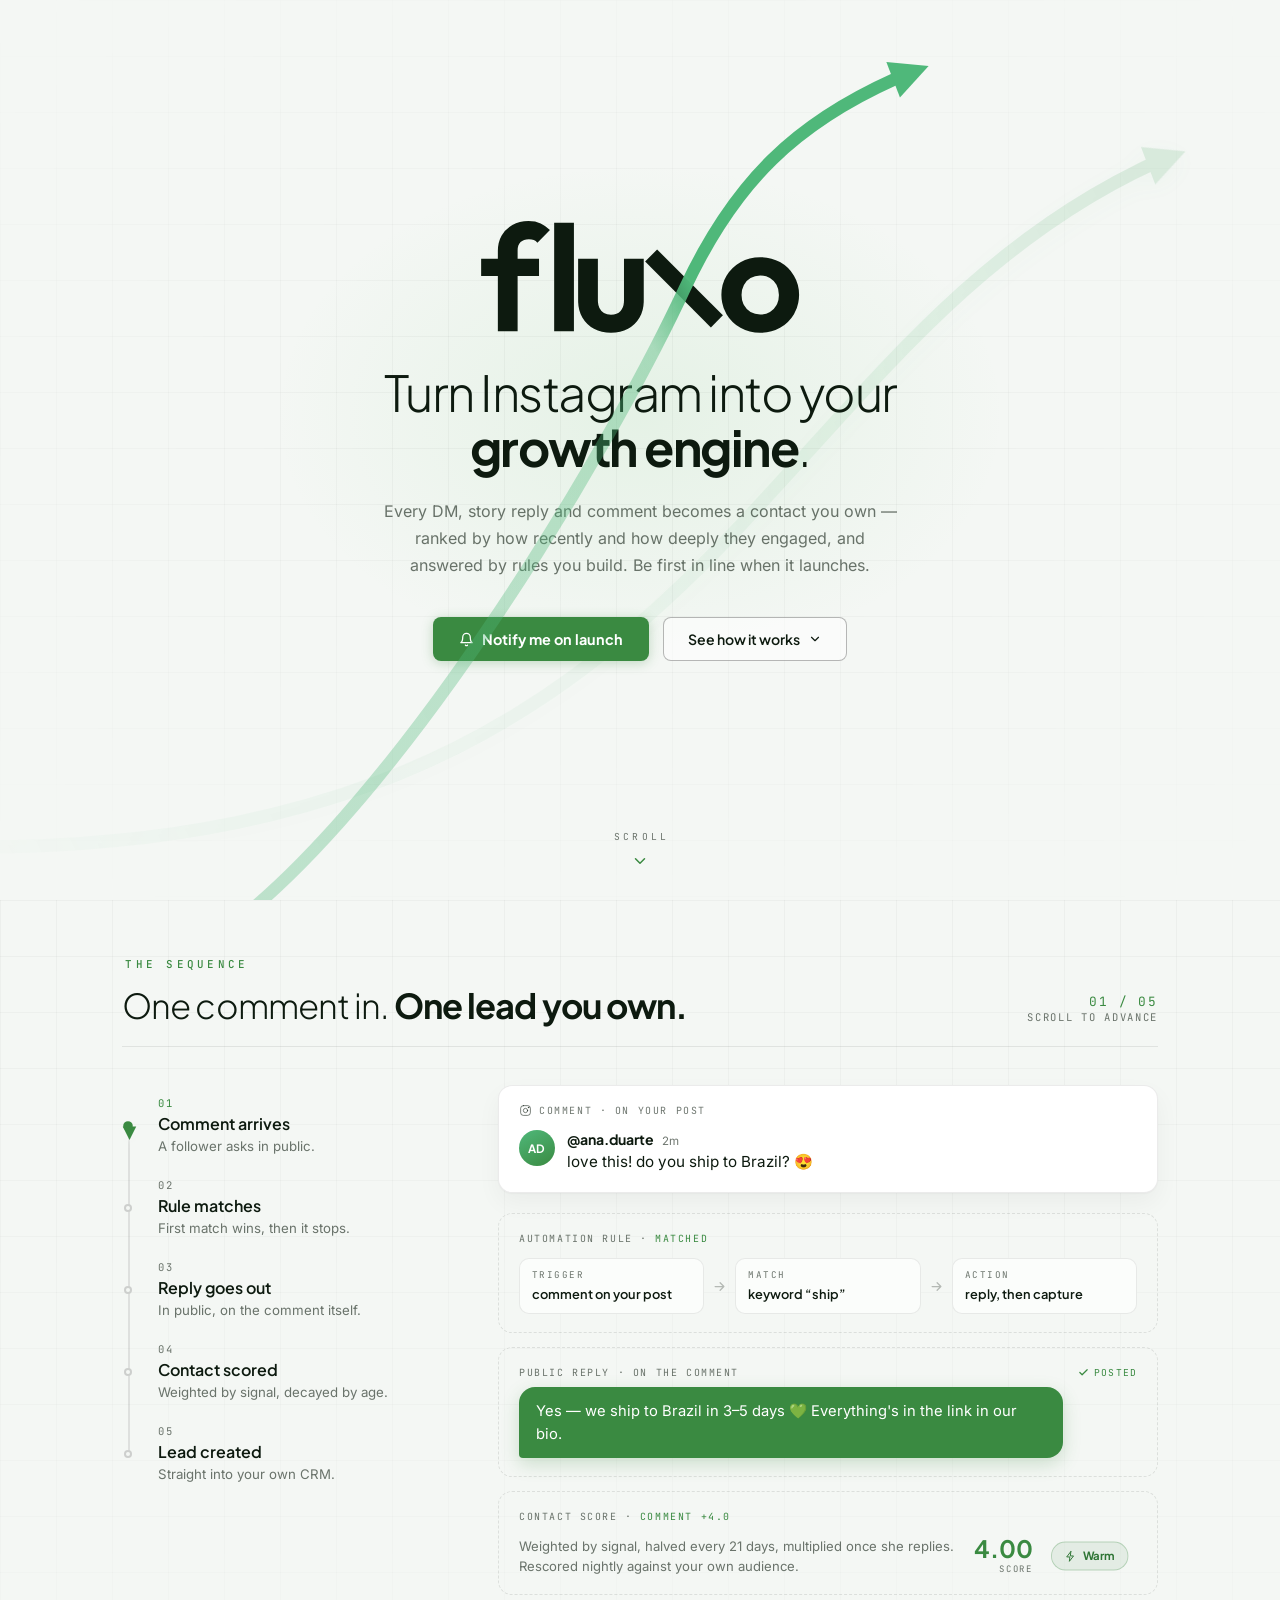
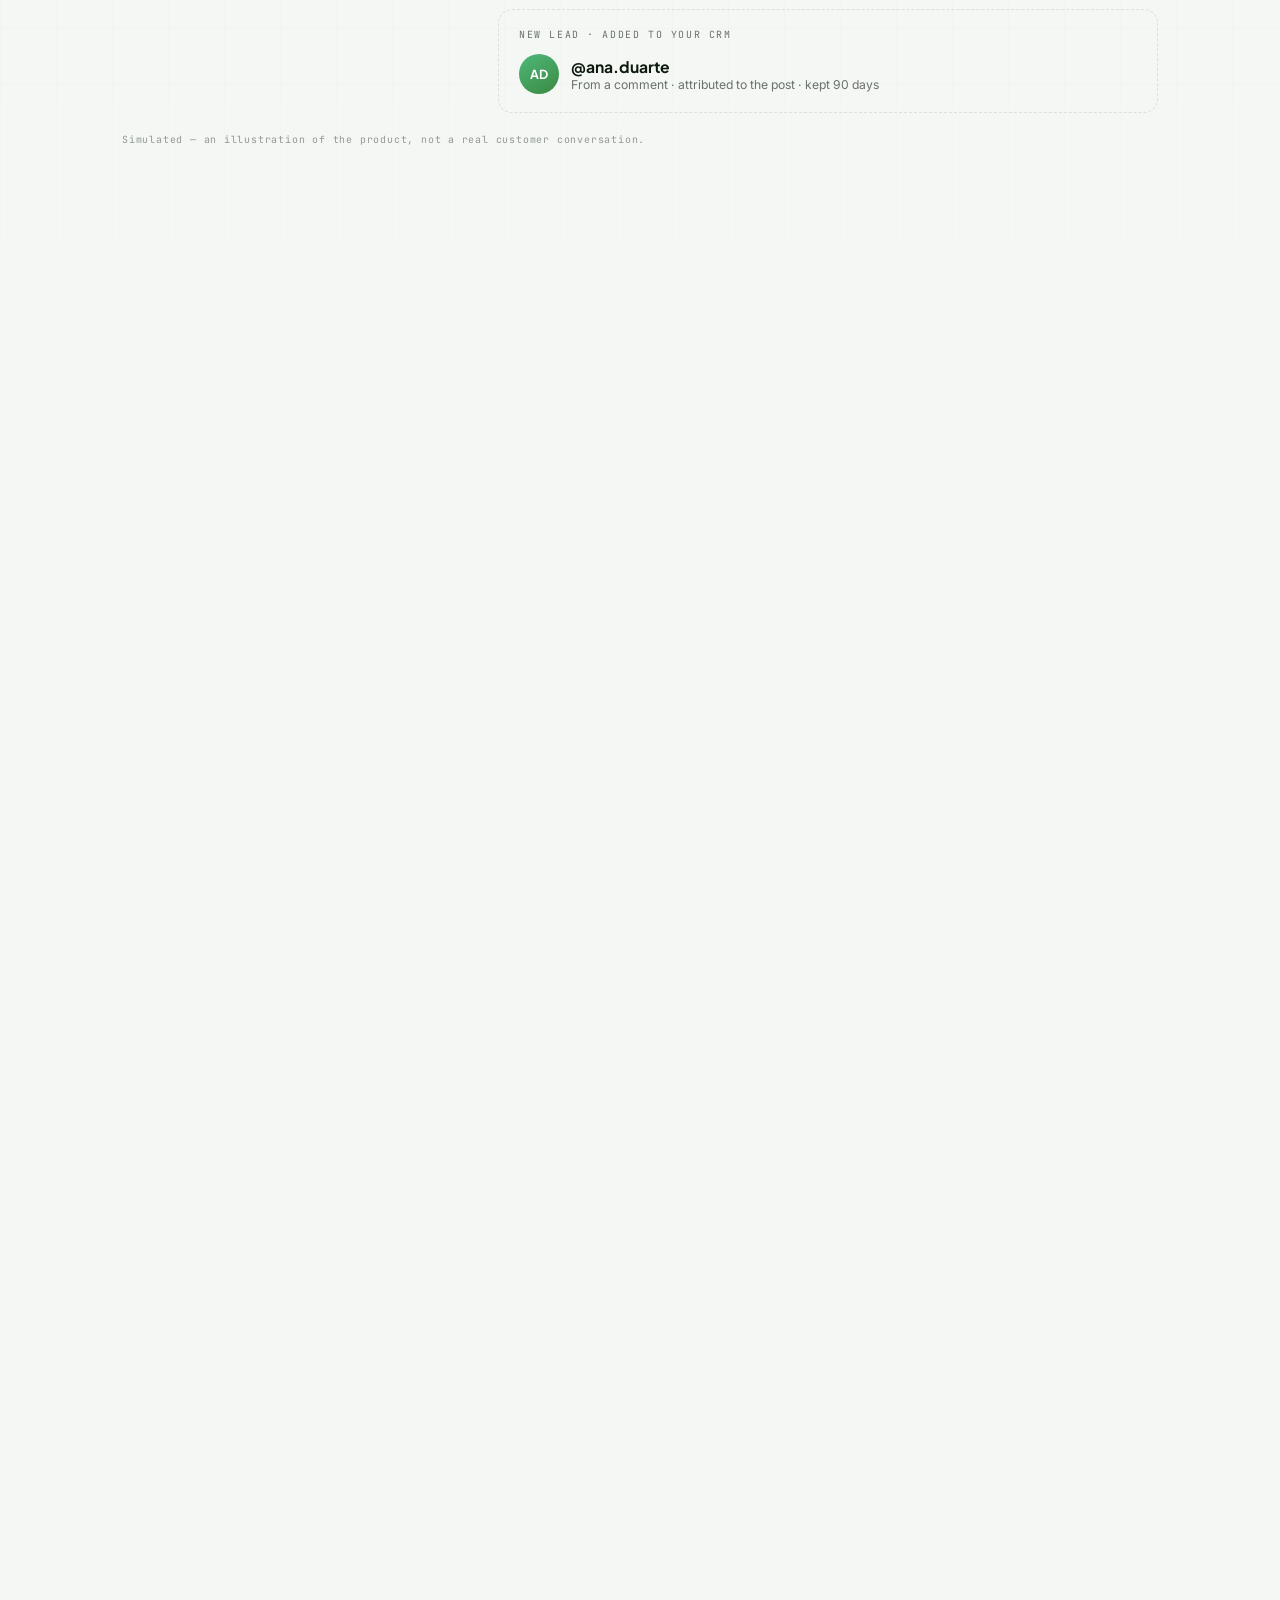
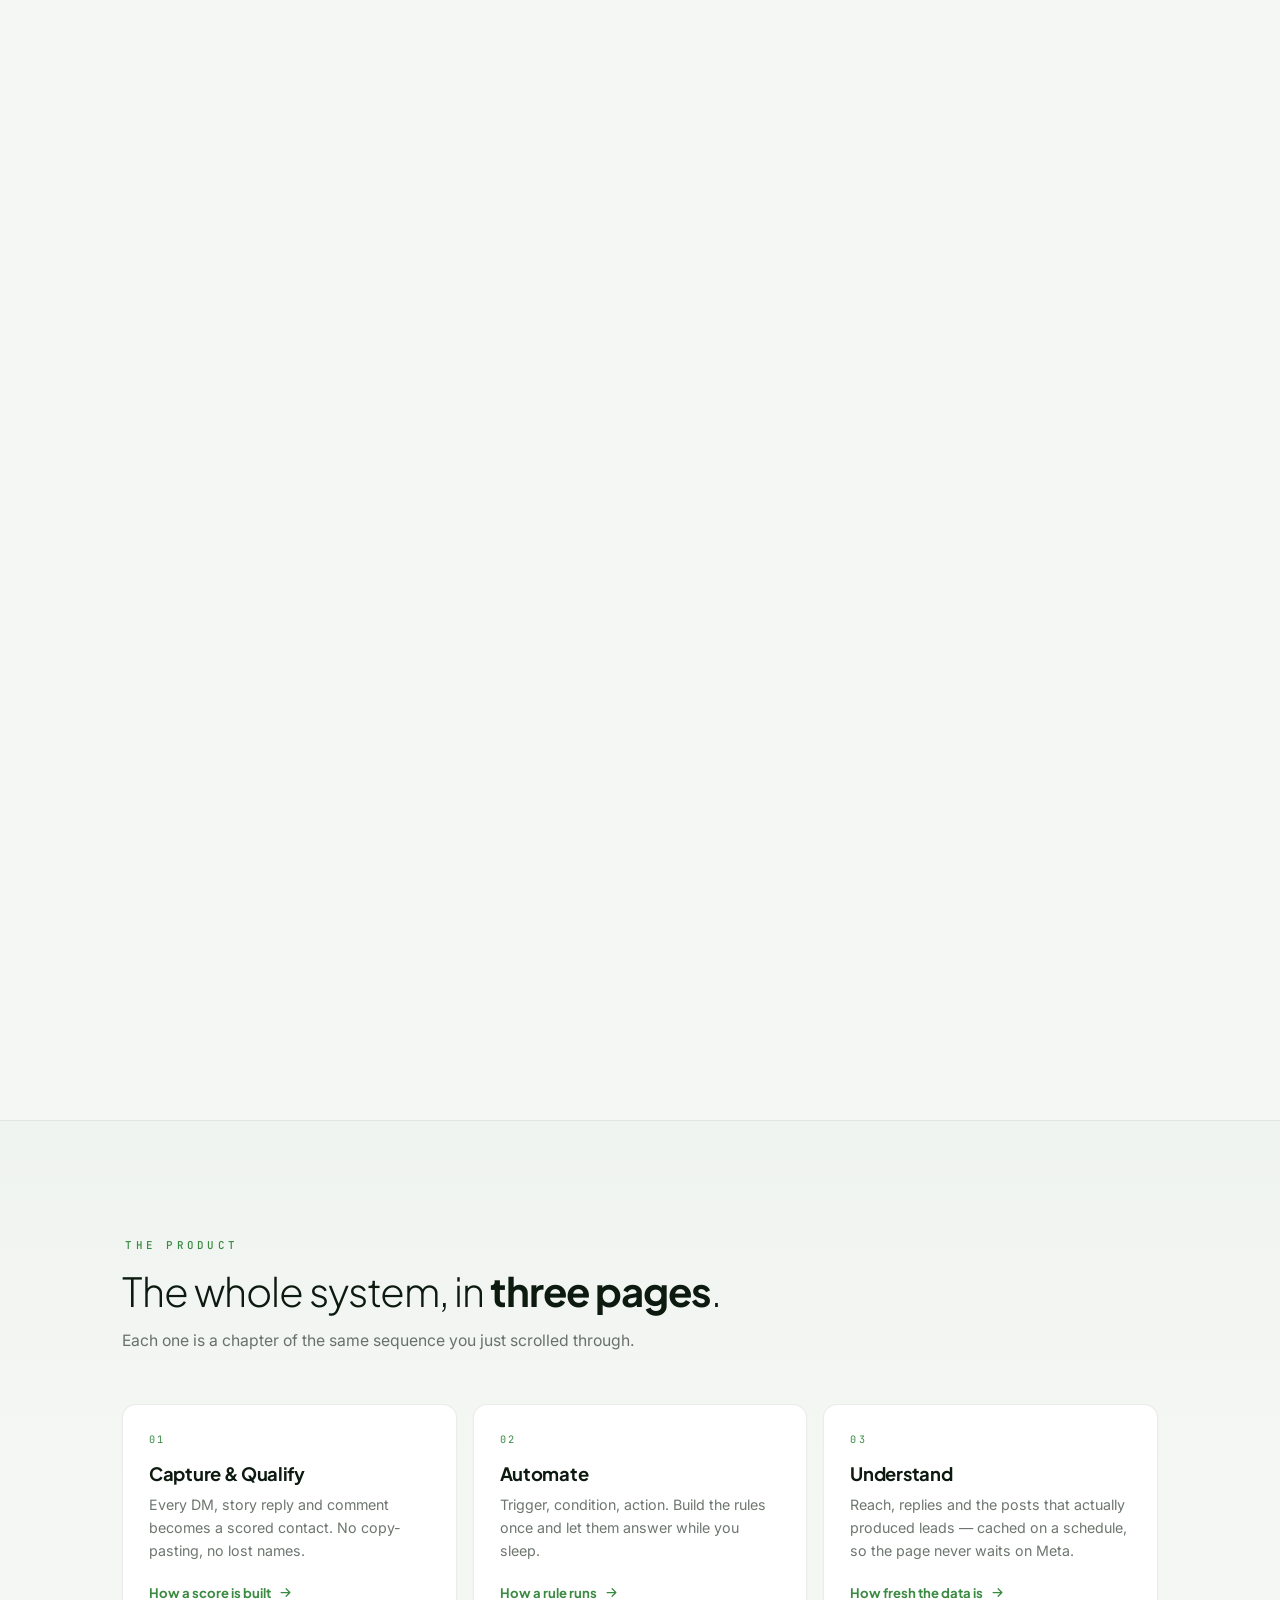
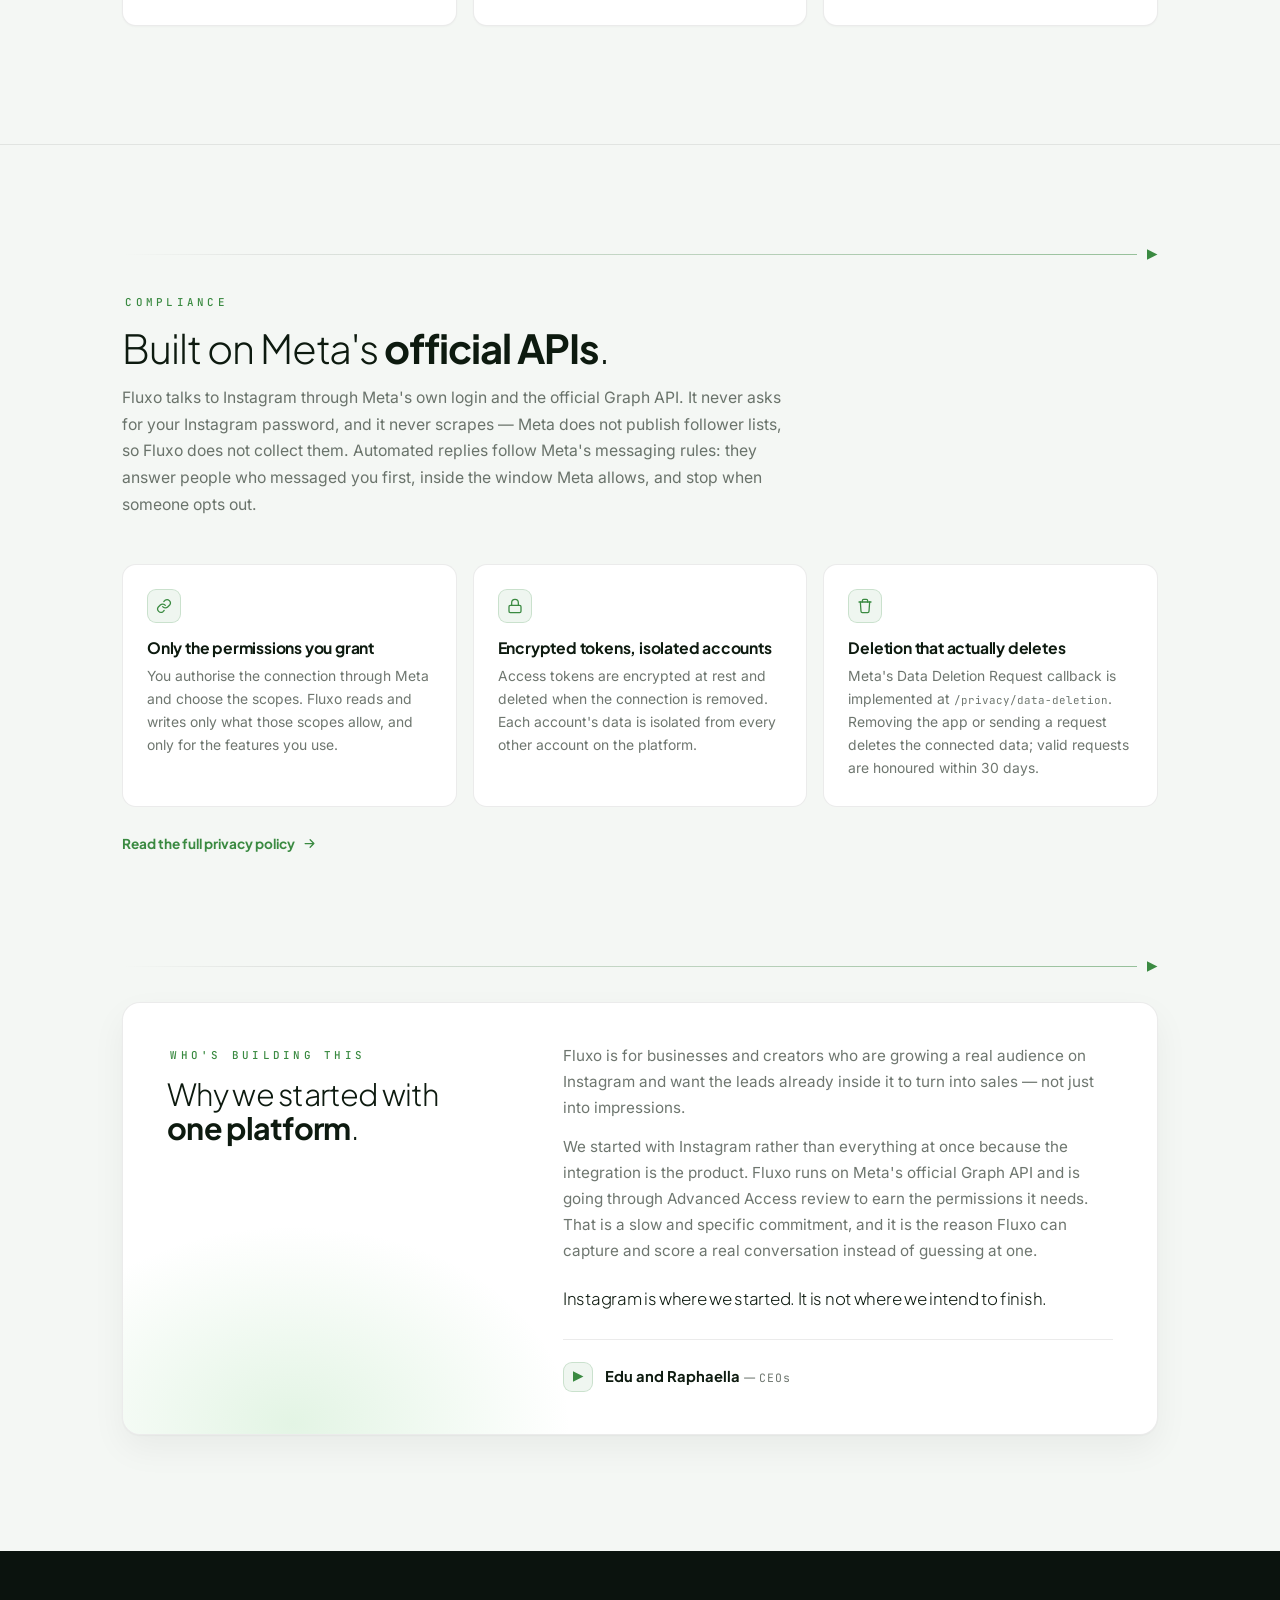
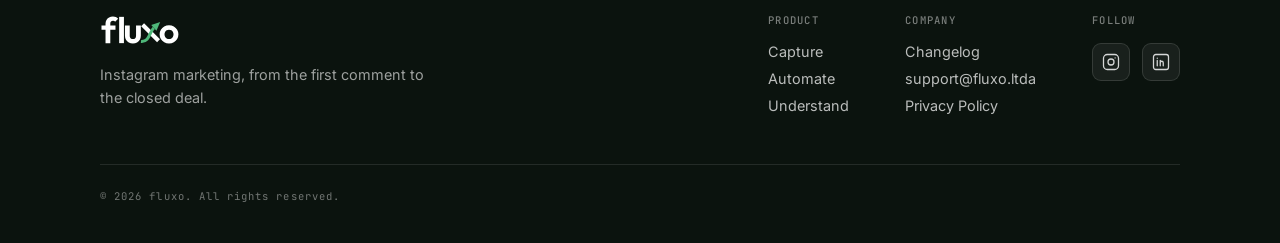
==== commit 1558b013: "Deploy the redesigned site Home page rebuilt around a scroll-driven automation demo; the six feature" ====
--- a/index.html
+++ b/index.html
@@ -1 +1 @@
-<!DOCTYPE html><html lang="en"><head><meta charset="UTF-8"/><meta name="viewport" content="width=device-width,initial-scale=1,viewport-fit=cover"/><meta http-equiv="Content-Security-Policy" content="default-src 'none'; script-src 'sha256-4WPy30kkV44zpENaZ/X6O62LUem1Pz5Dt6xO+Ld1ZkA=' 'sha256-qJpSeKK0FInQleKBfY9ohcu6c+6Ph3rfjLoZhctkkPE='; style-src 'self' 'unsafe-inline'; font-src 'self'; img-src 'self' data:; connect-src https://formspree.io; form-action https://formspree.io; base-uri 'none'"/><meta name="referrer" content="strict-origin-when-cross-origin"/><meta name="theme-color" content="#F4F7F4"/><title>Fluxo: Turn Instagram into your growth engine</title><meta name="description" content="Fluxo captures qualified leads, reads the sentiment behind every interaction and automates your follow-ups, straight from Instagram. Launching soon."/><meta property="og:type" content="website"/><meta property="og:url" content="https://fluxo.ltda/"/><meta property="og:title" content="Fluxo: Turn Instagram into your growth engine"/><meta property="og:description" content="Fluxo captures qualified leads, reads the sentiment behind every interaction and automates your follow-ups, straight from Instagram. Launching soon."/><meta property="og:image" content="https://fluxo.ltda/og.png"/><meta property="og:image:secure_url" content="https://fluxo.ltda/og.png"/><meta property="og:image:type" content="image/png"/><meta property="og:image:width" content="1200"/><meta property="og:image:height" content="630"/><meta property="og:image:alt" content="fluxo"/><meta property="og:site_name" content="fluxo"/><meta name="twitter:card" content="summary_large_image"/><meta name="twitter:title" content="Fluxo: Turn Instagram into your growth engine"/><meta name="twitter:description" content="Fluxo captures qualified leads, reads the sentiment behind every interaction and automates your follow-ups, straight from Instagram. Launching soon."/><meta name="twitter:image" content="https://fluxo.ltda/og.png"/><link rel="icon" type="image/svg+xml" href="./favicon.svg"/><link rel="stylesheet" href="./fonts/fonts.css"/><script type="application/ld+json">{"@context":"https://schema.org","@type":"Organization","name":"fluxo","url":"https://fluxo.ltda/","logo":"https://fluxo.ltda/logo.svg","sameAs":["https://www.instagram.com/fluxo.ltda/","https://www.linkedin.com/company/fluxo-ltda"]}</script><style>*,::after,::before{box-sizing:border-box;margin:0;padding:0}:root{--bg:#F4F7F4;--surface:#FFFFFF;--border:rgba(0,0,0,.08);--green:#3A8A41;--green-deep:#2F7535;--green-light:#7FCE85;--green-logo:#4FB87A;--text:#0D1A0F;--muted:rgba(13,26,15,.6)}html{scroll-behavior:smooth}body{font-family:Inter,'Segoe UI',sans-serif;display:flex;flex-direction:column;min-height:100vh;min-height:100svh;background:var(--bg);color:var(--text);-webkit-text-size-adjust:100%}a{color:inherit}.main{flex:1;display:flex;align-items:center;justify-content:center;padding:48px 52px 72px;min-height:100vh;min-height:100svh;position:relative;overflow:hidden}.main::before{content:'';position:absolute;top:50%;left:50%;width:700px;height:500px;transform:translate(-50%,-50%);background:radial-gradient(ellipse at center,rgba(127,206,133,.14) 0,transparent 68%);pointer-events:none}.main::after{content:'';position:absolute;inset:0;background-image:linear-gradient(rgba(0,0,0,.04) 1px,transparent 1px),linear-gradient(90deg,rgba(0,0,0,.04) 1px,transparent 1px);background-size:40px 40px;pointer-events:none;-webkit-mask-image:radial-gradient(ellipse 80% 70% at 50% 50%,#000 30%,transparent 100%);mask-image:radial-gradient(ellipse 80% 70% at 50% 50%,#000 30%,transparent 100%)}.content{position:relative;z-index:1;display:flex;flex-direction:column;align-items:center;text-align:center;max-width:680px;width:100%;margin-bottom:56px}.hero-group{display:flex;flex-direction:column;align-items:center;gap:22px;margin-bottom:22px}.hero-logo{height:124px;width:auto;display:block}body[data-arrow=logo] .arrow-stage{display:none}body[data-arrow=logo] .hero-logo-full{display:none}body[data-arrow=screen] .logo-arrow{display:none}body[data-arrow=screen] .hero-logo-cut{display:none}body[data-arrow=none] .arrow-stage{display:none}body[data-arrow=none] .logo-arrow{display:none}body[data-arrow=none] .hero-logo-cut{display:none}.hero-logo-wrap{position:relative;display:block}.hero-logo-cut{position:relative;z-index:-2}.logo-arrow{position:absolute;inset:0;z-index:-1;pointer-events:none}.logo-arrow svg{position:absolute;inset:0;width:100%;height:100%;overflow:visible}.logo-arrow .la-mobile{display:none}.headline{font-family:'Plus Jakarta Sans',sans-serif;font-size:clamp(2rem,4.4vw,3.1rem);font-weight:300;letter-spacing:-1.5px;line-height:1.12;color:var(--text)}.headline b{font-weight:700;white-space:nowrap}.subline{font-size:1rem;line-height:1.7;color:var(--muted);max-width:520px;margin-bottom:42px}.cta-row{position:relative;display:flex;align-items:center;gap:14px;flex-wrap:wrap;justify-content:center}.btn-primary{display:inline-flex;align-items:center;gap:8px;padding:13px 26px;border-radius:8px;background:var(--green);color:#fff;font-family:'Plus Jakarta Sans',sans-serif;font-size:.9rem;font-weight:700;cursor:pointer;border:none;text-decoration:none;transition:background .15s,transform .15s,box-shadow .15s;box-shadow:0 2px 12px rgba(58,138,65,.28);touch-action:manipulation}.btn-primary:hover{background:var(--green-deep);transform:translateY(-2px);box-shadow:0 4px 18px rgba(58,138,65,.38)}.btn-primary:active{transform:translateY(0)}.btn-primary svg{width:15px;height:15px;fill:none;stroke:currentColor;stroke-width:2;stroke-linecap:round;stroke-linejoin:round}.btn-ghost{display:inline-flex;align-items:center;gap:8px;padding:12px 24px;border-radius:8px;background:rgba(255,255,255,.55);color:var(--text);font-family:'Plus Jakarta Sans',sans-serif;font-size:.88rem;font-weight:600;cursor:pointer;border:1px solid rgba(0,0,0,.28);text-decoration:none;transition:color .15s,border-color .2s,background .15s,transform .15s;touch-action:manipulation}.btn-ghost:hover{border-color:rgba(58,138,65,.4);background:rgba(58,138,65,.05);transform:translateY(-2px)}.btn-ghost svg{width:14px;height:14px;fill:none;stroke:currentColor;stroke-width:2;stroke-linecap:round;stroke-linejoin:round}.arrow-stage{position:absolute;inset:0;z-index:0;overflow:hidden;pointer-events:none}.arrow-stage svg{position:absolute;inset:0;width:100%;height:100%;animation:arrow-float 7.5s ease-in-out 2.6s infinite}.arrow-stage .arrow-mobile{display:none}.arrow-path{stroke-dasharray:1;stroke-dashoffset:1;animation:arrow-draw 1.6s cubic-bezier(.55,.08,.28,1) .7s forwards}@keyframes arrow-draw{to{stroke-dashoffset:0}}.arrow-shine{stroke-dasharray:.16 1.84;stroke-dashoffset:.16;opacity:.85;animation:arrow-shine 5.2s linear 2.9s infinite}@keyframes arrow-shine{0%{stroke-dashoffset:.16}45%{stroke-dashoffset:-1}100%{stroke-dashoffset:-1}}.arrow-head{opacity:0;transform:scale(.55);transform-box:fill-box;transform-origin:left center;animation:arrow-pop .45s cubic-bezier(.34,1.56,.64,1) 2.15s forwards}@keyframes arrow-pop{to{opacity:1;transform:scale(1)}}@keyframes arrow-float{0%,100%{transform:translateY(0)}50%{transform:translateY(-8px)}}@media (max-width:700px){.arrow-stage .arrow-desktop{display:none}.arrow-stage .arrow-mobile{display:block}.logo-arrow .la-desktop{display:none}.logo-arrow .la-mobile{display:block}.arrow-stage svg,.logo-arrow svg{animation:none}.arrow-path{animation:none;stroke-dasharray:none;stroke-dashoffset:0}.arrow-head{animation:none;opacity:1;transform:none}.arrow-shine{display:none}}.scroll-cue{position:absolute;bottom:26px;left:50%;transform:translateX(-50%);z-index:2;width:40px;height:40px;display:flex;align-items:center;justify-content:center;color:var(--green);text-decoration:none;animation:cue 1.8s ease-in-out infinite;opacity:.85;visibility:visible;transition:opacity .35s,visibility 0s linear 0s}.scroll-cue:hover{opacity:1}.scroll-cue.hidden{opacity:0;visibility:hidden;pointer-events:none;transition:opacity .35s,visibility 0s linear .35s}.scroll-cue svg{width:22px;height:22px;fill:none;stroke:currentColor;stroke-width:2;stroke-linecap:round;stroke-linejoin:round}@keyframes cue{0%,100%{transform:translate(-50%,0)}50%{transform:translate(-50%,7px)}}.reveal{opacity:0;transform:translateY(18px);transition:opacity .6s ease,transform .6s ease;transition-delay:var(--reveal-delay,0s)}.reveal.in{opacity:1;transform:none}.product{position:relative;background:linear-gradient(165deg,#3a8a41 0,#2c6e33 55%,#235a2a 100%);color:#fff;padding:96px 52px 104px;overflow:hidden}.product::before{content:'';position:absolute;inset:0;background-image:linear-gradient(rgba(255,255,255,.05) 1px,transparent 1px),linear-gradient(90deg,rgba(255,255,255,.05) 1px,transparent 1px);background-size:44px 44px;-webkit-mask-image:radial-gradient(ellipse 90% 80% at 50% 28%,#000 30%,transparent 100%);mask-image:radial-gradient(ellipse 90% 80% at 50% 28%,#000 30%,transparent 100%);pointer-events:none}.product::after{content:'';position:absolute;top:-180px;left:50%;transform:translateX(-50%);width:700px;height:440px;background:radial-gradient(ellipse at center,rgba(127,206,133,.35) 0,transparent 70%);pointer-events:none}.product-inner{position:relative;z-index:1;max-width:1080px;margin:0 auto}.product-head{max-width:700px;margin:0 auto 56px;text-align:center}.product-kicker{display:inline-block;font-family:'JetBrains Mono',monospace;font-size:.7rem;font-weight:500;letter-spacing:.32em;text-indent:.32em;text-transform:uppercase;color:rgba(255,255,255,.95);margin-bottom:24px}.product-title{font-family:'Plus Jakarta Sans',sans-serif;font-size:clamp(1.9rem,4.5vw,3rem);font-weight:300;letter-spacing:-1.2px;line-height:1.12;margin-bottom:20px}.product-title b{font-weight:700;white-space:nowrap}.product-lead{font-size:clamp(.98rem,2vw,1.12rem);line-height:1.7;color:rgba(255,255,255,.94)}.feature-grid{display:grid;grid-template-columns:repeat(3,1fr);gap:16px;perspective:1400px}.feature-card{position:relative;overflow:hidden;background:rgba(255,255,255,.07);border:1px solid rgba(255,255,255,.14);border-radius:12px;padding:24px 22px;text-align:left;-webkit-backdrop-filter:blur(4px);backdrop-filter:blur(4px);transition:transform .25s,background .2s,border-color .2s;text-decoration:none;color:inherit;display:block;will-change:transform}.feature-card:hover{transform:translateY(-4px);background:rgba(255,255,255,.11);border-color:rgba(255,255,255,.28)}.feature-card::after{content:'';position:absolute;inset:0;border-radius:inherit;background:radial-gradient(190px circle at var(--mx,50%) var(--my,50%),rgba(255,255,255,.12),transparent 65%);opacity:0;transition:opacity .25s;pointer-events:none}.feature-card:hover::after{opacity:1}.feature-card:focus-visible{outline:2px solid #CFF3D6;outline-offset:3px}.feature-icon{width:44px;height:44px;border-radius:10px;background:rgba(255,255,255,.12);border:1px solid rgba(255,255,255,.2);display:flex;align-items:center;justify-content:center;margin-bottom:16px;transition:transform .25s,background .2s}.feature-card:hover .feature-icon{transform:scale(1.07);background:rgba(255,255,255,.18)}.feature-icon svg{width:22px;height:22px;fill:none;stroke:#EAFBEE;stroke-width:1.8;stroke-linecap:round;stroke-linejoin:round}.feature-name{font-family:'Plus Jakarta Sans',sans-serif;font-size:1.02rem;font-weight:700;margin-bottom:8px}.feature-text{font-size:.9rem;line-height:1.6;color:rgba(255,255,255,.92)}.feature-more{margin-top:16px;display:inline-flex;align-items:center;gap:6px;font-size:.82rem;font-weight:700;color:#cff3d6}.feature-more svg{width:15px;height:15px;fill:none;stroke:currentColor;stroke-width:2;stroke-linecap:round;stroke-linejoin:round;transition:transform .2s}.feature-card:hover .feature-more svg{transform:translateX(3px)}.site-footer{background:#0b130e;color:rgba(255,255,255,.72);padding:64px 52px 40px}.footer-inner{max-width:1080px;margin:0 auto;display:flex;flex-wrap:wrap;gap:48px;justify-content:space-between}.footer-brand{max-width:340px}.footer-logo{height:34px;width:auto;display:block;margin-bottom:18px;filter:brightness(0) invert(1)}.footer-tagline{font-size:.9rem;line-height:1.6;color:rgba(255,255,255,.6)}.footer-cols{display:flex;gap:56px;flex-wrap:wrap}.footer-col h3{font-family:'JetBrains Mono',monospace;font-size:.66rem;letter-spacing:.12em;text-transform:uppercase;color:rgba(255,255,255,.45);margin-bottom:16px;font-weight:500}.footer-col .footer-mail,.footer-col a{display:block;font-size:.9rem;color:rgba(255,255,255,.72);text-decoration:none;margin-bottom:10px;transition:color .15s}.footer-col a:hover{color:var(--green-light)}.footer-social{display:flex;gap:12px;margin-top:2px}.footer-social a{width:38px;height:38px;border-radius:9px;margin:0;background:rgba(255,255,255,.06);border:1px solid rgba(255,255,255,.12);display:flex;align-items:center;justify-content:center;transition:background .15s,border-color .15s,transform .15s}.footer-social a:hover{background:rgba(127,206,133,.15);border-color:rgba(127,206,133,.4);transform:translateY(-2px)}.footer-social svg{width:18px;height:18px;fill:none;stroke:rgba(255,255,255,.82);stroke-width:1.7;stroke-linecap:round;stroke-linejoin:round}.footer-bottom{max-width:1080px;margin:40px auto 0;padding-top:24px;border-top:1px solid rgba(255,255,255,.1);display:flex;flex-wrap:wrap;gap:12px;justify-content:space-between;align-items:center;font-size:.8rem;color:rgba(255,255,255,.45)}.footer-bottom a{color:rgba(255,255,255,.55);text-decoration:none}.footer-bottom a:hover{color:var(--green-light)}.notify-overlay{position:fixed;inset:0;z-index:100;display:flex;align-items:center;justify-content:center;background:rgba(10,20,12,.45);-webkit-backdrop-filter:blur(6px);backdrop-filter:blur(6px);opacity:0;visibility:hidden;pointer-events:none;transition:opacity .22s ease,visibility 0s linear .22s}.notify-overlay.open{opacity:1;visibility:visible;pointer-events:all;transition:opacity .22s ease,visibility 0s linear 0s}.notify-modal{position:relative;background:#fff;border:1px solid rgba(0,0,0,.09);border-radius:8px;padding:40px 40px 36px;width:100%;max-width:420px;box-shadow:0 24px 64px rgba(0,0,0,.13),0 4px 16px rgba(0,0,0,.07);transform:translateY(14px) scale(.97);transition:transform .25s cubic-bezier(.22,1,.36,1);font-family:'Plus Jakarta Sans',sans-serif}.notify-overlay.open .notify-modal{transform:translateY(0) scale(1)}.modal-close{position:absolute;top:16px;right:16px;width:30px;height:30px;border-radius:8px;background:0 0;border:1px solid var(--border);display:flex;align-items:center;justify-content:center;cursor:pointer;color:var(--muted);transition:background .15s,color .15s,border-color .15s}.modal-close:hover{background:rgba(0,0,0,.05);color:var(--text);border-color:rgba(0,0,0,.15)}.modal-close svg{width:13px;height:13px}.modal-bell{width:44px;height:44px;border-radius:8px;background:rgba(58,138,65,.1);border:1px solid rgba(58,138,65,.2);display:flex;align-items:center;justify-content:center;margin-bottom:18px}.modal-bell svg{width:20px;height:20px;stroke:var(--green);fill:none;stroke-width:2;stroke-linecap:round;stroke-linejoin:round}.modal-title{font-size:1.2rem;font-weight:700;letter-spacing:-.4px;color:var(--text);margin-bottom:6px}.modal-desc{font-size:.875rem;color:var(--muted);line-height:1.55;margin-bottom:26px}.modal-form{display:flex;flex-direction:column;gap:14px}.field-group{display:flex;flex-direction:column;gap:6px}.field-group label{font-size:.78rem;font-weight:600;color:var(--text);letter-spacing:.01em}.field-group input{padding:10px 14px;border-radius:8px;border:1px solid rgba(0,0,0,.13);background:#fafafa;font-family:'Plus Jakarta Sans',sans-serif;font-size:.88rem;color:var(--text);outline:0;transition:border-color .18s,box-shadow .18s,background .18s}.field-group input::placeholder{color:rgba(13,26,15,.48)}.field-group input:focus{border-color:rgba(58,138,65,.55);background:#fff;box-shadow:0 0 0 3px rgba(58,138,65,.1)}.field-group input.invalid{border-color:rgba(210,50,50,.5);box-shadow:0 0 0 3px rgba(210,50,50,.08)}.field-error{font-size:.74rem;color:#c0392b;margin-top:1px;display:none}.field-error.visible{display:block}.form-error{font-size:.8rem;color:#c0392b;line-height:1.45;margin-top:2px;display:none}.form-error.visible{display:block}.modal-submit{margin-top:6px;padding:12px 20px;border-radius:8px;background:var(--green);color:#fff;font-family:'Plus Jakarta Sans',sans-serif;font-size:.88rem;font-weight:700;border:none;cursor:pointer;transition:background .15s,transform .15s,box-shadow .15s;box-shadow:0 2px 10px rgba(58,138,65,.3);touch-action:manipulation}.modal-submit:hover{background:var(--green-deep);transform:translateY(-1px);box-shadow:0 4px 16px rgba(58,138,65,.38)}.modal-submit:active{transform:translateY(0)}.modal-success{display:none;flex-direction:column;align-items:center;text-align:center;padding:12px 0 4px}.modal-success.show{display:flex}.modal-form.hide{display:none}.success-check{width:52px;height:52px;border-radius:8px;background:rgba(58,138,65,.1);border:1.5px solid rgba(58,138,65,.3);display:flex;align-items:center;justify-content:center;margin-bottom:16px}.success-check svg{width:22px;height:22px;stroke:var(--green);fill:none;stroke-width:2.5;stroke-linecap:round;stroke-linejoin:round}.success-title{font-size:1.05rem;font-weight:700;color:var(--text);margin-bottom:6px}.success-sub{font-size:.84rem;color:var(--muted);line-height:1.55}@media (max-width:860px){.main{padding:32px 24px 64px}.product{padding:72px 24px 84px}.feature-grid{grid-template-columns:1fr 1fr}.feature-card{-webkit-backdrop-filter:none;backdrop-filter:none}.site-footer{padding:56px 24px 36px}.footer-inner{gap:36px}}@media (max-width:600px){.main{padding:28px 20px 64px;padding-top:calc(28px + env(safe-area-inset-top));padding-left:calc(20px + env(safe-area-inset-left));padding-right:calc(20px + env(safe-area-inset-right))}.content{margin-bottom:24px}.hero-group{gap:16px}.hero-logo{height:92px}.headline{font-size:clamp(1.5rem,6.4vw,1.9rem);letter-spacing:-.6px}.btn-ghost,.btn-primary{padding:13px 24px;font-size:.9rem}.notify-overlay{padding:16px;align-items:flex-end}.notify-modal{padding:32px 24px 28px;margin-bottom:env(safe-area-inset-bottom)}.field-group input{font-size:16px;padding:12px 14px}.modal-submit{padding:14px 20px;font-size:.95rem}.scroll-cue{bottom:calc(16px + env(safe-area-inset-bottom))}}@media (max-width:560px){.product{padding:56px 20px 64px}.feature-grid{grid-template-columns:1fr}.footer-inner{flex-direction:column;gap:32px}.footer-cols{gap:36px}.footer-bottom{flex-direction:column;align-items:flex-start;gap:8px}}@media (prefers-reduced-motion:reduce){html{scroll-behavior:auto}.arrow-stage svg,.logo-arrow svg,.scroll-cue{animation:none}.arrow-path{animation:none;stroke-dashoffset:0}.arrow-head{animation:none;opacity:1;transform:none}.arrow-shine{display:none}.reveal{opacity:1;transform:none;transition:none}.feature-card,.feature-icon{transition:none}}</style></head><body data-arrow="none"><main class="main"><div class="arrow-stage" aria-hidden="true"><svg class="arrow-desktop" viewBox="0 0 1440 900" preserveAspectRatio="xMidYMid slice" xmlns="http://www.w3.org/2000/svg"><defs><linearGradient id="arrowGradD" gradientUnits="userSpaceOnUse" x1="-30" y1="845" x2="1230" y2="165"><stop offset="0" stop-color="#4FB87A" stop-opacity="0"/><stop offset=".22" stop-color="#4FB87A" stop-opacity=".28"/><stop offset=".55" stop-color="#4FB87A" stop-opacity=".34"/><stop offset=".82" stop-color="#48AF68" stop-opacity=".78"/><stop offset="1" stop-color="#3F9E59" stop-opacity="1"/></linearGradient><filter id="arrowGlowD" x="-20%" y="-20%" width="140%" height="140%"><feDropShadow dx="0" dy="6" stdDeviation="12" flood-color="#4FB87A" flood-opacity=".28"/></filter></defs><g filter="url(#arrowGlowD)"><path class="arrow-path" pathLength="1" fill="none" stroke="url(#arrowGradD)" stroke-width="13" stroke-linecap="round" d="M -30 845 C 795 884 814 360 1230 165"/><path class="arrow-shine" pathLength="1" fill="none" stroke="#E9FFEF" stroke-width="4" stroke-linecap="round" d="M -30 845 C 795 884 814 360 1230 165"/><g transform="translate(1230,165) rotate(-21)"><path class="arrow-head" fill="#3F9E59" d="M -2 -20 L 38 0 L -2 20 Z"/></g></g></svg> <svg class="arrow-mobile" viewBox="0 0 390 800" preserveAspectRatio="xMidYMid slice" xmlns="http://www.w3.org/2000/svg"><defs><linearGradient id="arrowGradM" gradientUnits="userSpaceOnUse" x1="-10" y1="740" x2="320" y2="120"><stop offset="0" stop-color="#4FB87A" stop-opacity="0"/><stop offset=".25" stop-color="#4FB87A" stop-opacity=".26"/><stop offset=".58" stop-color="#4FB87A" stop-opacity=".32"/><stop offset=".84" stop-color="#48AF68" stop-opacity=".85"/><stop offset="1" stop-color="#3F9E59" stop-opacity="1"/></linearGradient><filter id="arrowGlowM" x="-30%" y="-20%" width="160%" height="140%"><feDropShadow dx="0" dy="4" stdDeviation="8" flood-color="#4FB87A" flood-opacity=".25"/></filter></defs><g filter="url(#arrowGlowM)"><path class="arrow-path" pathLength="1" fill="none" stroke="url(#arrowGradM)" stroke-width="9" stroke-linecap="round" d="M -10 740 C 206 775 211 298 320 120"/><g transform="translate(320,120) rotate(-54)"><path class="arrow-head" fill="#3F9E59" d="M -2 -14 L 27 0 L -2 14 Z"/></g></g></svg></div><div class="content"><div class="hero-group" data-reveal><span class="hero-logo-wrap"><img class="hero-logo hero-logo-full" src="./logo.svg" alt="fluxo"/> <img class="hero-logo hero-logo-cut" src="./logo-noarrow.svg" alt="fluxo"/> <span class="logo-arrow" aria-hidden="true"><svg class="la-desktop" viewBox="0 0 330 124" xmlns="http://www.w3.org/2000/svg"><defs><linearGradient id="logoArrowGradD" gradientUnits="userSpaceOnUse" x1="-1500" y1="980" x2="420" y2="-136"><stop offset="0" stop-color="#4FB87A" stop-opacity="0"/><stop offset=".22" stop-color="#4FB87A" stop-opacity=".26"/><stop offset=".5" stop-color="#4FB87A" stop-opacity=".32"/><stop offset=".68" stop-color="#4FB87A" stop-opacity=".34"/><stop offset=".8" stop-color="#4FB87A" stop-opacity=".36"/><stop offset=".845" stop-color="#4FB87A" stop-opacity=".42"/><stop offset=".875" stop-color="#4FB87A" stop-opacity="1"/><stop offset="1" stop-color="#4FB87A" stop-opacity="1"/></linearGradient></defs><path class="arrow-path" pathLength="1" fill="none" stroke="url(#logoArrowGradD)" stroke-width="12.4" stroke-linecap="butt" d="M -1500 980 C -820 1020 -470 950 -230 700 C -60 560 133.4 237.1 209.5 74 C 260.2 -34.8 322 -92 420 -136"/><path class="arrow-shine" pathLength="1" fill="none" stroke="#E9FFEF" stroke-width="3.4" stroke-linecap="round" d="M -1500 980 C -820 1020 -470 950 -230 700 C -60 560 133.4 237.1 209.5 74 C 260.2 -34.8 322 -92 420 -136"/><g transform="translate(420,-136) rotate(-21)"><path class="arrow-head" fill="#4FB87A" d="M -2 -19 L 36 0 L -2 19 Z"/></g></svg> <svg class="la-mobile" viewBox="0 0 330 124" xmlns="http://www.w3.org/2000/svg"><defs><linearGradient id="logoArrowGradM" gradientUnits="userSpaceOnUse" x1="-150" y1="830" x2="350" y2="-88"><stop offset="0" stop-color="#4FB87A" stop-opacity="0"/><stop offset=".15" stop-color="#4FB87A" stop-opacity=".25"/><stop offset=".38" stop-color="#4FB87A" stop-opacity=".45"/><stop offset=".6" stop-color="#4FB87A" stop-opacity=".58"/><stop offset=".71" stop-color="#4FB87A" stop-opacity=".62"/><stop offset=".755" stop-color="#4FB87A" stop-opacity="1"/><stop offset="1" stop-color="#4FB87A" stop-opacity="1"/></linearGradient></defs><path class="arrow-path" pathLength="1" fill="none" stroke="url(#logoArrowGradM)" stroke-width="12.4" stroke-linecap="butt" d="M -150 830 C 85 870 107.4 293 209.5 74 C 243.3 -1.5 290 -50 350 -88"/><g transform="translate(350,-88) rotate(-29)"><path class="arrow-head" fill="#4FB87A" d="M -2 -16 L 30 0 L -2 16 Z"/></g></svg></span></span><h1 class="headline">Turn Instagram into your <b>growth engine</b>.</h1></div><p class="subline" data-reveal>Fluxo captures every lead, reads the feeling behind every message and runs your follow-ups on autopilot, so you can focus on closing. Be first in line when it launches.</p><div class="cta-row" data-reveal><button class="btn-primary" id="notifyBtn" type="button"><svg viewBox="0 0 24 24" aria-hidden="true" focusable="false"><path d="M18 8A6 6 0 0 0 6 8c0 7-3 9-3 9h18s-3-2-3-9"/><path d="M13.73 21a2 2 0 0 1-3.46 0"/></svg> Notify me on launch</button> <a class="btn-ghost" href="#product">See how it works <svg viewBox="0 0 24 24" aria-hidden="true" focusable="false"><polyline points="6 9 12 15 18 9"/></svg></a></div></div><a class="scroll-cue" href="#product" aria-label="Scroll to learn more"><svg viewBox="0 0 24 24" aria-hidden="true" focusable="false"><polyline points="6 9 12 15 18 9"/></svg></a></main><section class="product" id="product"><div class="product-inner"><div class="product-head" data-scroll-reveal><span class="product-kicker">What is fluxo</span><h2 class="product-title">Six tools that turn followers into <b>revenue</b>.</h2><p class="product-lead">Fluxo watches your comments, DMs and new followers around the clock. It captures and qualifies every lead, surfaces the insights that matter, automates the busywork and reads the mood behind every message, all inside an interface your team will actually enjoy.</p></div><div class="feature-grid"><a class="feature-card" href="./generate-leads.html" data-scroll-reveal><div class="feature-icon"><svg viewBox="0 0 24 24" aria-hidden="true" focusable="false"><path d="M3 4h18l-7 8v6l-4 2v-8z"/></svg></div><h3 class="feature-name">Lead generation</h3><p class="feature-text">Every comment, DM and follow becomes a scored lead the moment it happens. No spreadsheets, no copy and paste.</p><span class="feature-more">Learn more<svg viewBox="0 0 24 24" aria-hidden="true" focusable="false"><path d="M5 12h14M13 6l6 6-6 6"/></svg></span></a><a class="feature-card" href="./instagram-insights.html" data-scroll-reveal><div class="feature-icon"><svg viewBox="0 0 24 24" aria-hidden="true" focusable="false"><path d="M5 21V11M12 21V5M19 21V14"/><path d="M3 21h18"/></svg></div><h3 class="feature-name">Instagram insights</h3><p class="feature-text">Understand who your audience really is and what makes them act, in plain language instead of vanity metrics.</p><span class="feature-more">Learn more<svg viewBox="0 0 24 24" aria-hidden="true" focusable="false"><path d="M5 12h14M13 6l6 6-6 6"/></svg></span></a><a class="feature-card" href="./automations.html" data-scroll-reveal><div class="feature-icon"><svg viewBox="0 0 24 24" aria-hidden="true" focusable="false"><path d="M13 2 3 14h7l-1 8 10-12h-7z"/></svg></div><h3 class="feature-name">Automations</h3><p class="feature-text">Outreach, replies and follow-ups run on autopilot, so no opportunity ever slips through the cracks.</p><span class="feature-more">Learn more<svg viewBox="0 0 24 24" aria-hidden="true" focusable="false"><path d="M5 12h14M13 6l6 6-6 6"/></svg></span></a><a class="feature-card" href="./sentiment-analysis.html" data-scroll-reveal><div class="feature-icon"><svg viewBox="0 0 24 24" aria-hidden="true" focusable="false"><circle cx="12" cy="12" r="9"/><path d="M8 14s1.5 2 4 2 4-2 4-2"/><path d="M9 9h.01M15 9h.01"/></svg></div><h3 class="feature-name">Sentiment analysis</h3><p class="feature-text">Know exactly how a prospect feels before you reach out, and arrive at the right moment with the right tone.</p><span class="feature-more">Learn more<svg viewBox="0 0 24 24" aria-hidden="true" focusable="false"><path d="M5 12h14M13 6l6 6-6 6"/></svg></span></a><a class="feature-card" href="./intuitive-interface.html" data-scroll-reveal><div class="feature-icon"><svg viewBox="0 0 24 24" aria-hidden="true" focusable="false"><path d="M12 3l1.8 4.2L18 9l-4.2 1.8L12 15l-1.8-4.2L6 9l4.2-1.8z"/><path d="M19 14l.6 1.4 1.4.6-1.4.6-.6 1.4-.6-1.4-1.4-.6 1.4-.6z"/></svg></div><h3 class="feature-name">Intuitive interface</h3><p class="feature-text">Powerful under the hood, effortless on the surface. Your team is productive in minutes, not weeks.</p><span class="feature-more">Learn more<svg viewBox="0 0 24 24" aria-hidden="true" focusable="false"><path d="M5 12h14M13 6l6 6-6 6"/></svg></span></a><a class="feature-card" href="./campaign-automation.html" data-scroll-reveal><div class="feature-icon"><svg viewBox="0 0 24 24" aria-hidden="true" focusable="false"><path d="m3 11 18-5v12L3 14v-3z"/><path d="M11.6 16.8a3 3 0 1 1-5.8-1.6"/></svg></div><h3 class="feature-name">Campaign automation</h3><p class="feature-text">Launch campaigns that run themselves and watch leads reached, reply rates and conversions update live.</p><span class="feature-more">Learn more<svg viewBox="0 0 24 24" aria-hidden="true" focusable="false"><path d="M5 12h14M13 6l6 6-6 6"/></svg></span></a></div></div></section><footer class="site-footer"><div class="footer-inner"><div class="footer-brand"><img class="footer-logo" src="./logo.svg" alt="fluxo"/><p class="footer-tagline">Leads, insights, automations and sentiment analysis in one intuitive platform that turns Instagram into your growth engine.</p></div><div class="footer-cols"><div class="footer-col"><h3>Product</h3><a href="./generate-leads.html">Lead generation</a> <a href="./instagram-insights.html">Instagram insights</a> <a href="./automations.html">Automations</a> <a href="./sentiment-analysis.html">Sentiment analysis</a> <a href="./intuitive-interface.html">Intuitive interface</a> <a href="./campaign-automation.html">Campaign automation</a></div><div class="footer-col"><h3>Contact</h3><a class="footer-mail" href="mailto:support@fluxo.ltda">support@fluxo.ltda</a><h3 style="margin-top:24px">Follow</h3><div class="footer-social"><a href="https://www.instagram.com/fluxo.ltda/" target="_blank" rel="noopener noreferrer" aria-label="Instagram"><svg viewBox="0 0 24 24"><rect x="2" y="2" width="20" height="20" rx="5"/><circle cx="12" cy="12" r="4"/><path d="M17.5 6.5h.01"/></svg></a><a href="https://www.linkedin.com/company/fluxo-ltda" target="_blank" rel="noopener noreferrer" aria-label="LinkedIn"><svg viewBox="0 0 24 24"><rect x="2" y="2" width="20" height="20" rx="3"/><path d="M7 10v7M7 7v.01M11 17v-4a2 2 0 0 1 4 0v4M11 10v7"/></svg></a></div></div></div></div><div class="footer-bottom"><span>© 2026 fluxo. All rights reserved.</span> <span><a href="#">Privacy Policy</a> · <a href="#">Terms of Service</a></span></div></footer><div id="notifyOverlay" class="notify-overlay" role="dialog" aria-modal="true" aria-labelledby="modalTitle" aria-hidden="true"><div class="notify-modal"><button class="modal-close" id="modalClose" type="button" aria-label="Close"><svg viewBox="0 0 24 24" fill="none" stroke="currentColor" stroke-width="2" stroke-linecap="round" aria-hidden="true" focusable="false"><line x1="18" y1="6" x2="6" y2="18"/><line x1="6" y1="6" x2="18" y2="18"/></svg></button><div class="modal-bell"><svg viewBox="0 0 24 24" aria-hidden="true" focusable="false"><path d="M18 8A6 6 0 0 0 6 8c0 7-3 9-3 9h18s-3-2-3-9"/><path d="M13.73 21a2 2 0 0 1-3.46 0"/></svg></div><h2 class="modal-title" id="modalTitle">Be first in line</h2><p class="modal-desc">Leave your details and we'll email you the moment fluxo goes live. No spam, just the launch.</p><form class="modal-form" id="notifyForm" action="https://formspree.io/f/xwvjplwk" method="POST" novalidate><div class="field-group"><label for="modalName">Full name</label> <input type="text" id="modalName" name="fullName" placeholder="Jane Smith" autocomplete="name" maxlength="100" required aria-required="true" aria-describedby="nameError"/> <span class="field-error" id="nameError">Please enter your full name.</span></div><div class="field-group"><label for="modalEmail">Email</label> <input type="email" id="modalEmail" name="email" placeholder="jane@example.com" autocomplete="email" maxlength="254" required aria-required="true" aria-describedby="emailError"/> <span class="field-error" id="emailError">Please enter a valid email address.</span></div><div class="field-group"><label for="modalPhone">Phone <span style="font-weight:400;color:var(--muted)">(optional)</span></label> <input type="tel" id="modalPhone" name="phone" placeholder="+55 11 99999-9999" autocomplete="tel" inputmode="tel" maxlength="32" aria-describedby="phoneError"/> <span class="field-error" id="phoneError">Please enter a valid phone number.</span></div><input type="text" name="_gotcha" tabindex="-1" autocomplete="off" aria-hidden="true" style="position:absolute;left:-9999px;width:1px;height:1px;opacity:0;pointer-events:none"/><p class="form-error" id="formError" role="alert"></p><button type="submit" class="modal-submit">Notify me on launch</button></form><div class="modal-success" id="modalSuccess" role="status"><div class="success-check"><svg viewBox="0 0 24 24" aria-hidden="true" focusable="false"><polyline points="20 6 9 17 4 12"/></svg></div><div class="success-title">You're on the list</div><p class="success-sub">We'll email you the moment fluxo is ready to meet you.</p></div></div></div><script>function _0x166e(){var _0x556ab8=['Aw5Uzxjive1m','D2LKDgG','AgvPz2H0','Dw5VyNnLCNzL','Dhj1zq','zM9JDxm','CxvLCNLtzwXLy3rVCG','CMv2zwfS','y2XLyxjuAw1LB3v0','AM9PBG','yxbWzw5Kq2HPBgq','Bw9KywXfBwfPBa','C3r5Bgu','DMLLD0jVEa','B3zLCMzSB3C','AxnjBNrLCNnLy3rPBMC','mJy0mJu4owXvuvftrW','ChjLDMvUDerLzMf1Bhq','y2f0y2G','C2HPzNrlzxK','Bw91C2vSzwf2zq','y2XPy2S','CMvTB3zL','ls1YzxzLywWTzgvSyxK','A2v5zg93BG','ntK4mZGWvxzpsvHf','yM94u2HHzg93','ls1TEq','BgvUz3rO','rxnJyxbL','lM1VzgfSlxn1yM1PDa','DhjHBNnMB3jT','iZjfnZaZnq','ntq5nKD2DeDXvG','Bw9KywXtDwnJzxnZ','Bw9KywXdBg9Zzq','B2zMC2v0ugfYzw50','CgHVBMvfCNjVCG','phbVBhLSAw5LihbVAw50CZ0ImJaGnIa5ide3idqGmtiIlZ4','BM90Awz5rM9YBq','zM9YrwfJAa','lMj0BI1NAg9ZDa','nvrgqvztva','AgLKzq','Bw91C2vTB3zL','Bwf0y2HLCW','z2v0rwXLBwvUDej5swq','kgHVDMvYoIbOB3zLCIKGyw5KicHWB2LUDgvYoIbMAw5Lkq','lNnJCM9SBc1JDwu','ywrK','ywrKrxzLBNrmAxn0zw5LCG','B3bLBG','nJnUrM96uhO','ywn0AxzLrwXLBwvUDa','DgHLBG','Bwf0y2HnzwrPyq','zw1HAwXfCNjVCG','mhb4idbWEcaTndbWEcaWChG','DgfIsw5KzxG','DgfYz2v0','CxvLCNLtzwXLy3rVCKfSBa','Dg9W','mZzvq2rTv2G','ofnIDvDpuG','A2v5','CMvZzxq','C2HVDW','q291BgrUj3qGCMvHy2GGDgHLihnLCNzLCI4Gq2HLy2SGEw91CIbJB25Uzwn0Aw9UigfUzcb0CNKGywDHAw4U','yNv0Dg9UlcbPBNb1DcWGw2HYzwzD','Dgv4DenVBNrLBNq','y3jLyxrLrwXLBwvUDe5t','w2rHDgeTC2nYB2XSlxjLDMvHBf0','CMvTB3zLqxr0CMLIDxrL','mcaWidi0idi0','BMfTzuvYCM9Y','BM90Awz5qNrU','mti4ntm0BvveqKzo','DgvZDa','vgfI','zgLZywjSzwq','y29UDgfPBNm','Aw5KzxHpzG','C3vIBwL0','oda1DMrQv1jo','DMfSDwu','yM9KEq','zM9JDxnHyMXL','BwvZC2fNzq','Dg9Nz2XL','B2jZzxj2zq','BM9Uzq','ChvZAa','yxjPys1OAwrKzw4','B3bHy2L0Eq','y2XPzw50wq','C2XPy2u','zgvMyxvSDa','y2XPzw50wa','BgvMDa','zgvNksbYB3rHDgvzka','sw50zxjZzwn0Aw9Ut2jZzxj2zxi','Bw9KywXoyw1L','nJyYnJC0offgBhbMtG','DhjPBq','C2v0uhjVCgvYDhK','DMLZAwjSzq','AxnbCNjHEq','mtG3CunNq1rW','lMzLyxr1CMuTy2fYza','zMfSC2u','mZCYnJyWnKXlt3Dwtq','ANnVBG','ls1TEa','zgvNkq','C2v0vgLTzw91Da','C2nYB2XS','CMvWBgfJzq','yxbWBgLJyxrPB24VANnVBG','Aw5WDxq','BwfW','y2XHC3nmAxn0','mc43','ifLVDsDYzsbVBIb0AguGBgLZDa','CMDIysG1ocWXmZGSnJuSlJe0kq','nZKXmdyXrNDnwgXo','Aw5WDxqUAw52ywXPza','khbYzwzLCNmTCMvKDwnLzc1TB3rPB246ihjLzhvJzsK','C2v0qxr0CMLIDxrL','Dg9gAxHLza','yxjPys1PBNzHBgLK','z2v0qM91BMrPBMDdBgLLBNrszwn0','y29SB3i','yMfJA2DYB3vUza','AgLKzgvU','Aw52ywXPza','BM93','Ahr0CdOVl3D3DY53mY5VCMCVmJaWmc9ZDMC','ywn0Aw9U'];_0x166e=function(){return _0x556ab8;};return _0x166e();}function _0x11d9(_0x122f82,_0x2231a5){_0x122f82=_0x122f82-0x17b;var _0x166e56=_0x166e();var _0x11d904=_0x166e56[_0x122f82];if(_0x11d9['gaYHeB']===undefined){var _0x413ae4=function(_0x3a8d33){var _0x56fbe2='abcdefghijklmnopqrstuvwxyzABCDEFGHIJKLMNOPQRSTUVWXYZ0123456789+/=';var _0x3e07b4='',_0x58224a='';for(var _0x19507d=0x0,_0x5329ae,_0x4fb98e,_0x58ed4c=0x0;_0x4fb98e=_0x3a8d33['charAt'](_0x58ed4c++);~_0x4fb98e&&(_0x5329ae=_0x19507d%0x4?_0x5329ae*0x40+_0x4fb98e:_0x4fb98e,_0x19507d++%0x4)?_0x3e07b4+=String['fromCharCode'](0xff&_0x5329ae>>(-0x2*_0x19507d&0x6)):0x0){_0x4fb98e=_0x56fbe2['indexOf'](_0x4fb98e);}for(var _0x20236c=0x0,_0x508716=_0x3e07b4['length'];_0x20236c<_0x508716;_0x20236c++){_0x58224a+='%'+('00'+_0x3e07b4['charCodeAt'](_0x20236c)['toString'](0x10))['slice'](-0x2);}return decodeURIComponent(_0x58224a);};_0x11d9['sLJxbN']=_0x413ae4,_0x11d9['yKbnFj']={},_0x11d9['gaYHeB']=!![];}var _0x1fdc96=_0x166e56[0x0],_0x2da3a5=_0x122f82+_0x1fdc96,_0x313ef8=_0x11d9['yKbnFj'][_0x2da3a5];return!_0x313ef8?(_0x11d904=_0x11d9['sLJxbN'](_0x11d904),_0x11d9['yKbnFj'][_0x2da3a5]=_0x11d904):_0x11d904=_0x313ef8,_0x11d904;}(function(_0x52660a,_0x21b31a){var _0x42b791=_0x11d9,_0x2a3336=_0x52660a();while(!![]){try{var _0x3aa33a=-parseInt(_0x42b791(0x1df))/0x1+parseInt(_0x42b791(0x1af))/0x2*(parseInt(_0x42b791(0x197))/0x3)+-parseInt(_0x42b791(0x1c9))/0x4*(parseInt(_0x42b791(0x18d))/0x5)+parseInt(_0x42b791(0x184))/0x6*(-parseInt(_0x42b791(0x1b6))/0x7)+parseInt(_0x42b791(0x1a2))/0x8*(parseInt(_0x42b791(0x1fd))/0x9)+-parseInt(_0x42b791(0x17c))/0xa*(-parseInt(_0x42b791(0x1ce))/0xb)+-parseInt(_0x42b791(0x1a1))/0xc*(-parseInt(_0x42b791(0x1d1))/0xd);if(_0x3aa33a===_0x21b31a)break;else _0x2a3336['push'](_0x2a3336['shift']());}catch(_0xcd33b2){_0x2a3336['push'](_0x2a3336['shift']());}}}(_0x166e,0xec2cc),(function(){'use strict';var _0x2302e6=_0x11d9;var _0x3e07b4=window[_0x2302e6(0x19a)](_0x2302e6(0x192))[_0x2302e6(0x190)],_0x58224a=window[_0x2302e6(0x19a)](_0x2302e6(0x1e1))['matches'],_0x19507d=document[_0x2302e6(0x19f)]('[data-reveal]');_0x19507d[_0x2302e6(0x18b)](function(_0x15ce12,_0x576c87){var _0x1dea6b=_0x2302e6;_0x15ce12[_0x1dea6b(0x1db)][_0x1dea6b(0x194)](_0x1dea6b(0x1f4)),_0x15ce12[_0x1dea6b(0x1f9)][_0x1dea6b(0x1cb)](_0x1dea6b(0x204),_0x576c87*0.09+'s');}),requestAnimationFrame(function(){requestAnimationFrame(function(){var _0x27a0cd=_0x11d9;_0x19507d[_0x27a0cd(0x18b)](function(_0x13aafb){var _0x5068d1=_0x27a0cd;_0x13aafb[_0x5068d1(0x1db)][_0x5068d1(0x194)]('in');});});});var _0x5329ae=document['querySelectorAll'](_0x2302e6(0x1aa));if(_0x2302e6(0x1c7)in window&&!_0x58224a){_0x5329ae[_0x2302e6(0x18b)](function(_0x19e3b4,_0x471c04){var _0x1aa949=_0x2302e6;_0x19e3b4[_0x1aa949(0x1db)][_0x1aa949(0x194)](_0x1aa949(0x1f4)),_0x19e3b4[_0x1aa949(0x1f9)][_0x1aa949(0x1cb)]('--reveal-delay',_0x471c04%0x3*0.1+'s');});var _0x4fb98e=new IntersectionObserver(function(_0x2fb7de){var _0x36d971=_0x2302e6;_0x2fb7de[_0x36d971(0x18b)](function(_0x3dcc0d){var _0x3d2bc0=_0x36d971;_0x3dcc0d[_0x3d2bc0(0x1fc)]&&(_0x3dcc0d[_0x3d2bc0(0x19e)][_0x3d2bc0(0x1db)][_0x3d2bc0(0x194)]('in'),_0x4fb98e[_0x3d2bc0(0x1f0)](_0x3dcc0d[_0x3d2bc0(0x19e)]));});},{'threshold':0.15,'rootMargin':_0x2302e6(0x19c)});_0x5329ae[_0x2302e6(0x18b)](function(_0x41c699){var _0x8120c1=_0x2302e6;_0x4fb98e[_0x8120c1(0x1bc)](_0x41c699);});}var _0x58ed4c=document['querySelector'](_0x2302e6(0x193));_0x58ed4c&&window[_0x2302e6(0x195)](_0x2302e6(0x1d6),function(){var _0x1f0339=_0x2302e6;_0x58ed4c[_0x1f0339(0x1db)][_0x1f0339(0x1bb)](_0x1f0339(0x1e8),window['scrollY']>0x8c);},{'passive':!![]});_0x3e07b4&&!_0x58224a&&document[_0x2302e6(0x19f)](_0x2302e6(0x1cf))[_0x2302e6(0x18b)](function(_0x2612c7){var _0x197daf=_0x2302e6;_0x2612c7[_0x197daf(0x195)](_0x197daf(0x18f),function(_0x365794){var _0x56337d=_0x197daf,_0x55ba4b=_0x2612c7[_0x56337d(0x1e5)](),_0x5a022c=(_0x365794[_0x56337d(0x1c4)]-_0x55ba4b[_0x56337d(0x1c5)])/_0x55ba4b[_0x56337d(0x1ee)]-0.5,_0x4945cc=(_0x365794[_0x56337d(0x1c1)]-_0x55ba4b['top'])/_0x55ba4b[_0x56337d(0x1ef)]-0.5;_0x2612c7[_0x56337d(0x1f9)][_0x56337d(0x182)]='translateY(-4px)\x20rotateX('+(-_0x4945cc*0x4)[_0x56337d(0x1e3)](0x2)+_0x56337d(0x1c6)+(_0x5a022c*0x4)['toFixed'](0x2)+_0x56337d(0x1d4),_0x2612c7[_0x56337d(0x1f9)][_0x56337d(0x1cb)](_0x56337d(0x1d3),(_0x365794['clientX']-_0x55ba4b['left'])[_0x56337d(0x1e3)](0x0)+'px'),_0x2612c7[_0x56337d(0x1f9)][_0x56337d(0x1cb)](_0x56337d(0x17e),(_0x365794[_0x56337d(0x1c1)]-_0x55ba4b[_0x56337d(0x1a0)])[_0x56337d(0x1e3)](0x0)+'px');}),_0x2612c7[_0x197daf(0x195)](_0x197daf(0x201),function(){var _0x50e2b5=_0x197daf;_0x2612c7[_0x50e2b5(0x1f9)]['transform']='';});});var _0x20236c=document[_0x2302e6(0x191)](_0x2302e6(0x1ae)),_0x508716=document[_0x2302e6(0x191)]('notifyOverlay'),_0x5b3a17=document['getElementById'](_0x2302e6(0x186)),_0x32c8ce=document[_0x2302e6(0x191)](_0x2302e6(0x18a)),_0x5d63ce=document[_0x2302e6(0x191)](_0x2302e6(0x185)),_0x150c90=document['getElementById'](_0x2302e6(0x1c8)),_0x30e41a=document['getElementById'](_0x2302e6(0x1f8)),_0x5c1454=document['getElementById']('modalPhone'),_0x1febf3=document[_0x2302e6(0x191)](_0x2302e6(0x1ad)),_0x191373=document[_0x2302e6(0x191)](_0x2302e6(0x19b)),_0x3d64b4=document[_0x2302e6(0x191)](_0x2302e6(0x188)),_0x2047f3=document[_0x2302e6(0x191)]('formError'),_0x25b31c=_0x32c8ce[_0x2302e6(0x1f3)](_0x2302e6(0x181)),_0x158d39=0x64,_0x1924cf=0xfe,_0x10c208=0x20,_0x3209e8=0xfa0,_0x5e8733=_0x25b31c['textContent'],_0x180bec=0x0,_0x18377b=0x0,_0x114209=0x0;function _0x1512d5(_0x37b2d1,_0x4faa07){var _0x2a146a=_0x2302e6;_0x37b2d1[_0x2a146a(0x1db)]['remove'](_0x2a146a(0x1e9)),_0x37b2d1[_0x2a146a(0x1ab)](_0x2a146a(0x1e4)),_0x4faa07[_0x2a146a(0x1db)]['remove'](_0x2a146a(0x1cc));}function _0x8bf365(_0x4bb732,_0x24ffd5){var _0x9dcbb1=_0x2302e6;_0x4bb732['classList'][_0x9dcbb1(0x194)](_0x9dcbb1(0x1e9)),_0x4bb732['setAttribute']('aria-invalid',_0x9dcbb1(0x1f1)),_0x24ffd5['classList']['add'](_0x9dcbb1(0x1cc));}function _0x2868c5(_0x29882c){var _0x53e10f=_0x2302e6;return _0x29882c[_0x53e10f(0x17f)]<=_0x1924cf&&/^[^\s@]+@[^\s@]+\.[^\s@]+$/[_0x53e10f(0x1b0)](_0x29882c);}function _0x64328f(_0x1bfb97){var _0x420756=_0x2302e6,_0x3a6910=_0x1bfb97[_0x420756(0x1d7)](/\D/g,'');return _0x3a6910[_0x420756(0x17f)]>=0x6&&_0x3a6910[_0x420756(0x17f)]<=0xf&&/^\+?[0-9\s().-]{6,32}$/[_0x420756(0x1b0)](_0x1bfb97);}function _0x26642f(){var _0x50b07a=_0x2302e6;_0x25b31c[_0x50b07a(0x1b2)]=![],_0x25b31c['style'][_0x50b07a(0x1c0)]='',_0x25b31c['style']['cursor']='',_0x25b31c[_0x50b07a(0x1a8)]=_0x5e8733;}function _0x39959c(){var _0x4a1f90=_0x2302e6;window['clearTimeout'](_0x18377b),_0x508716['classList']['add'](_0x4a1f90(0x196)),_0x508716[_0x4a1f90(0x1e2)](_0x4a1f90(0x1bf),_0x4a1f90(0x1d0)),_0x32c8ce[_0x4a1f90(0x1db)][_0x4a1f90(0x203)](_0x4a1f90(0x18e)),_0x5d63ce[_0x4a1f90(0x1db)][_0x4a1f90(0x203)](_0x4a1f90(0x1a5)),_0x32c8ce[_0x4a1f90(0x1a4)](),_0x26642f(),_0x1512d5(_0x150c90,_0x1febf3),_0x1512d5(_0x30e41a,_0x191373),_0x1512d5(_0x5c1454,_0x3d64b4),_0x2047f3[_0x4a1f90(0x1db)][_0x4a1f90(0x203)](_0x4a1f90(0x1cc)),_0x2047f3['textContent']='',document['body'][_0x4a1f90(0x1f9)]['overflow']=_0x4a1f90(0x1e8),window[_0x4a1f90(0x1d5)](function(){var _0x808338=_0x4a1f90;_0x150c90[_0x808338(0x1f2)]();},0x50);}function _0x3b8920(){var _0x16e350=_0x2302e6;window[_0x16e350(0x1f5)](_0x18377b),_0x114209++,_0x508716[_0x16e350(0x1db)][_0x16e350(0x203)]('open'),_0x508716[_0x16e350(0x1e2)](_0x16e350(0x1bf),_0x16e350(0x1f1)),document[_0x16e350(0x1b8)]['style'][_0x16e350(0x1fb)]='';var _0x3a55d3=_0x20236c[_0x16e350(0x1b2)]?document[_0x16e350(0x1f3)](_0x16e350(0x18c)):_0x20236c;if(_0x3a55d3)_0x3a55d3[_0x16e350(0x1f2)]();}_0x20236c[_0x2302e6(0x195)](_0x2302e6(0x202),_0x39959c),_0x5b3a17[_0x2302e6(0x195)](_0x2302e6(0x202),_0x3b8920);var _0x10c706=![];_0x508716[_0x2302e6(0x195)]('pointerdown',function(_0x3435b6){_0x10c706=_0x3435b6['target']===_0x508716;}),_0x508716[_0x2302e6(0x195)](_0x2302e6(0x202),function(_0xdd91bc){var _0x12d903=_0x2302e6;if(_0xdd91bc[_0x12d903(0x19e)]===_0x508716&&_0x10c706)_0x3b8920();}),document[_0x2302e6(0x195)](_0x2302e6(0x17b),function(_0x40a4df){var _0x42a23d=_0x2302e6;if(_0x40a4df[_0x42a23d(0x1a3)]===_0x42a23d(0x180)&&_0x508716['classList'][_0x42a23d(0x1b3)]('open'))_0x3b8920();}),document[_0x2302e6(0x195)](_0x2302e6(0x17b),function(_0x4d3dd6){var _0x4a7483=_0x2302e6;if(_0x4d3dd6[_0x4a7483(0x1a3)]!==_0x4a7483(0x1b1)||!_0x508716[_0x4a7483(0x1db)][_0x4a7483(0x1b3)](_0x4a7483(0x196)))return;var _0x3e79f1=_0x508716[_0x4a7483(0x19f)](_0x4a7483(0x1a7)),_0x3e6f66=[];_0x3e79f1[_0x4a7483(0x18b)](function(_0x3d5f1d){var _0x5ea5ab=_0x4a7483;if(_0x3d5f1d[_0x5ea5ab(0x187)]!==null&&_0x3d5f1d[_0x5ea5ab(0x19d)]!==-0x1)_0x3e6f66[_0x5ea5ab(0x1be)](_0x3d5f1d);});if(!_0x3e6f66[_0x4a7483(0x17f)])return;var _0x1c9a36=_0x3e6f66[0x0],_0x2a360a=_0x3e6f66[_0x3e6f66[_0x4a7483(0x17f)]-0x1];if(_0x3e6f66[_0x4a7483(0x1b4)](document[_0x4a7483(0x198)])===-0x1)_0x4d3dd6[_0x4a7483(0x1fe)](),(_0x4d3dd6[_0x4a7483(0x200)]?_0x2a360a:_0x1c9a36)['focus']();else{if(_0x4d3dd6[_0x4a7483(0x200)]&&document[_0x4a7483(0x198)]===_0x1c9a36)_0x4d3dd6[_0x4a7483(0x1fe)](),_0x2a360a[_0x4a7483(0x1f2)]();else!_0x4d3dd6['shiftKey']&&document[_0x4a7483(0x198)]===_0x2a360a&&(_0x4d3dd6[_0x4a7483(0x1fe)](),_0x1c9a36[_0x4a7483(0x1f2)]());}}),_0x150c90[_0x2302e6(0x195)](_0x2302e6(0x1d9),function(){_0x1512d5(_0x150c90,_0x1febf3);}),_0x30e41a['addEventListener'](_0x2302e6(0x1d9),function(){_0x1512d5(_0x30e41a,_0x191373);}),_0x5c1454[_0x2302e6(0x195)](_0x2302e6(0x1d9),function(){_0x1512d5(_0x5c1454,_0x3d64b4);});function _0x582eb9(){var _0x58067f=_0x2302e6;_0x20236c[_0x58067f(0x1a8)]='';var _0x14404a=document[_0x58067f(0x1a9)](_0x58067f(0x1eb),'svg');_0x14404a[_0x58067f(0x1e2)](_0x58067f(0x1fa),_0x58067f(0x1ac)),_0x14404a[_0x58067f(0x1e2)](_0x58067f(0x1bf),_0x58067f(0x1f1)),_0x14404a[_0x58067f(0x1e2)](_0x58067f(0x1b9),_0x58067f(0x1d0)),_0x14404a[_0x58067f(0x1ed)]=_0x58067f(0x189),_0x20236c['appendChild'](_0x14404a),_0x20236c[_0x58067f(0x1f7)](document['createTextNode'](_0x58067f(0x1dd))),_0x20236c[_0x58067f(0x1b2)]=!![],_0x20236c['style'][_0x58067f(0x1e7)]=_0x58067f(0x1de),_0x20236c['style'][_0x58067f(0x1e6)]=_0x58067f(0x183),_0x20236c[_0x58067f(0x1f9)][_0x58067f(0x17d)]=_0x58067f(0x1bd),_0x20236c[_0x58067f(0x1f9)]['cursor']=_0x58067f(0x1c3);}_0x32c8ce[_0x2302e6(0x195)](_0x2302e6(0x1b5),function(_0x365ba7){var _0x497ec3=_0x2302e6;_0x365ba7[_0x497ec3(0x1fe)]();var _0x234609=Date[_0x497ec3(0x1ea)]();if(_0x234609-_0x180bec<_0x3209e8)return;var _0x3c0ac0=_0x150c90[_0x497ec3(0x1b7)][_0x497ec3(0x1ca)]()[_0x497ec3(0x1c2)](0x0,_0x158d39),_0x28c3ed=_0x30e41a[_0x497ec3(0x1b7)]['trim']()['slice'](0x0,_0x1924cf),_0x53670e=_0x5c1454[_0x497ec3(0x1b7)][_0x497ec3(0x1ca)]()[_0x497ec3(0x1c2)](0x0,_0x10c208);_0x2047f3[_0x497ec3(0x1db)][_0x497ec3(0x203)]('visible'),_0x2047f3[_0x497ec3(0x1a8)]='';var _0x2e03b2=!![];!_0x3c0ac0&&(_0x8bf365(_0x150c90,_0x1febf3),_0x2e03b2=![]);(!_0x28c3ed||!_0x2868c5(_0x28c3ed))&&(_0x8bf365(_0x30e41a,_0x191373),_0x2e03b2=![]);_0x53670e&&!_0x64328f(_0x53670e)&&(_0x8bf365(_0x5c1454,_0x3d64b4),_0x2e03b2=![]);if(!_0x2e03b2){var _0x433120=_0x508716[_0x497ec3(0x1f3)](_0x497ec3(0x1e0));if(_0x433120)_0x433120[_0x497ec3(0x1f2)]();return;}_0x180bec=_0x234609;var _0x4b5c1c=++_0x114209;_0x25b31c[_0x497ec3(0x1b2)]=!![],_0x25b31c['style'][_0x497ec3(0x1c0)]=_0x497ec3(0x1dc),_0x25b31c[_0x497ec3(0x1f9)]['cursor']='wait',_0x25b31c[_0x497ec3(0x1a8)]='Sending…',fetch(_0x32c8ce[_0x497ec3(0x1ec)],{'method':'POST','body':new FormData(_0x32c8ce),'headers':{'Accept':_0x497ec3(0x1d8)}})[_0x497ec3(0x199)](function(_0x24848c){var _0x492e1c=_0x497ec3;if(_0x24848c['ok']){_0x582eb9();if(_0x4b5c1c!==_0x114209)return null;return _0x32c8ce[_0x492e1c(0x1db)][_0x492e1c(0x194)](_0x492e1c(0x18e)),_0x5d63ce['classList']['add'](_0x492e1c(0x1a5)),_0x5b3a17[_0x492e1c(0x1f2)](),_0x18377b=window['setTimeout'](_0x3b8920,0x1388),null;}_0x180bec=0x0;if(_0x4b5c1c!==_0x114209)return null;return _0x24848c[_0x492e1c(0x1d2)]()[_0x492e1c(0x1ff)](function(){return null;})[_0x492e1c(0x199)](function(_0x1ba992){var _0x4a0b41=_0x492e1c,_0x24b65a='Something\x20went\x20wrong.\x20Please\x20try\x20again.';_0x1ba992&&Array[_0x4a0b41(0x1cd)](_0x1ba992['errors'])&&_0x1ba992['errors'][_0x4a0b41(0x17f)]&&(_0x24b65a=_0x1ba992['errors'][_0x4a0b41(0x1da)](function(_0x564401){var _0x5f0d9c=_0x4a0b41;return String(_0x564401[_0x5f0d9c(0x1ba)]||'');})[_0x4a0b41(0x1f6)]('\x20')[_0x4a0b41(0x1ca)]()||_0x24b65a),_0x2047f3[_0x4a0b41(0x1a8)]=_0x24b65a,_0x2047f3[_0x4a0b41(0x1db)][_0x4a0b41(0x194)](_0x4a0b41(0x1cc));});})[_0x497ec3(0x1ff)](function(){var _0x27cac8=_0x497ec3;_0x180bec=0x0;if(_0x4b5c1c!==_0x114209)return;_0x2047f3[_0x27cac8(0x1a8)]=_0x27cac8(0x1a6),_0x2047f3[_0x27cac8(0x1db)][_0x27cac8(0x194)]('visible');})[_0x497ec3(0x199)](function(){var _0x35b1a8=_0x497ec3;if(_0x4b5c1c!==_0x114209)return;if(!_0x32c8ce[_0x35b1a8(0x1db)][_0x35b1a8(0x1b3)](_0x35b1a8(0x18e)))_0x26642f();});});}()));</script></body></html>+<!DOCTYPE html><html lang="en"><head><meta charset="UTF-8"/><meta name="viewport" content="width=device-width,initial-scale=1,viewport-fit=cover"/><meta http-equiv="Content-Security-Policy" content="default-src 'none'; script-src 'sha256-4WPy30kkV44zpENaZ/X6O62LUem1Pz5Dt6xO+Ld1ZkA=' 'sha256-+Qd3wVUaSURyLtXg5tTqzNMI1RyyPvU7pPiAC021eFg='; style-src 'self' 'unsafe-inline'; font-src 'self'; img-src 'self' data:; connect-src https://formspree.io; form-action https://formspree.io; base-uri 'none'"/><meta name="referrer" content="strict-origin-when-cross-origin"/><meta name="theme-color" content="#F4F7F4"/><title>Fluxo: Turn Instagram into your growth engine</title><meta name="description" content="Fluxo turns every Instagram DM, story reply and comment into a scored contact you own, and answers them with rules you build. Launching soon."/><meta property="og:type" content="website"/><meta property="og:url" content="https://fluxo.ltda/"/><meta property="og:title" content="Fluxo: Turn Instagram into your growth engine"/><meta property="og:description" content="Fluxo turns every Instagram DM, story reply and comment into a scored contact you own, and answers them with rules you build. Launching soon."/><meta property="og:image" content="https://fluxo.ltda/og.png"/><meta property="og:image:secure_url" content="https://fluxo.ltda/og.png"/><meta property="og:image:type" content="image/png"/><meta property="og:image:width" content="1200"/><meta property="og:image:height" content="630"/><meta property="og:image:alt" content="fluxo"/><meta property="og:site_name" content="fluxo"/><meta name="twitter:card" content="summary_large_image"/><meta name="twitter:title" content="Fluxo: Turn Instagram into your growth engine"/><meta name="twitter:description" content="Fluxo turns every Instagram DM, story reply and comment into a scored contact you own, and answers them with rules you build. Launching soon."/><meta name="twitter:image" content="https://fluxo.ltda/og.png"/><link rel="icon" type="image/svg+xml" href="./favicon.svg"/><link rel="stylesheet" href="./fonts/fonts.css"/><script type="application/ld+json">{"@context":"https://schema.org","@type":"Organization","name":"fluxo","url":"https://fluxo.ltda/","logo":"https://fluxo.ltda/logo.svg","sameAs":["https://www.instagram.com/fluxo.ltda/","https://www.linkedin.com/company/fluxo-ltda"]}</script><style>:root{--bg:#f4f7f4;--surface:#ffffff;--border:rgba(0, 0, 0, 0.08);--green:#3a8a41;--green-deep:#2f7535;--green-light:#7fce85;--green-logo:#4fb87a;--text:#0d1a0f;--muted:rgba(13, 26, 15, 0.6);--jak:"Plus Jakarta Sans",sans-serif;--mono:"JetBrains Mono",ui-monospace,SFMono-Regular,Menlo,monospace}*,::after,::before{box-sizing:border-box;margin:0;padding:0}html{scroll-behavior:smooth}body{font-family:Inter,"Segoe UI",sans-serif;background:var(--bg);color:var(--text);-webkit-text-size-adjust:100%;overflow-x:hidden}a{color:inherit}h1,h2,h3{font-family:var(--jak);font-weight:300;letter-spacing:-.02em;line-height:1.12}h1 b,h2 b,h3 b{font-weight:700}.kicker{display:inline-block;font-family:var(--mono);font-size:.68rem;font-weight:500;letter-spacing:.3em;text-indent:.3em;text-transform:uppercase;color:var(--green)}:focus-visible{outline:2px solid var(--green);outline-offset:3px;border-radius:4px}.btn-primary{display:inline-flex;align-items:center;gap:8px;padding:13px 26px;border-radius:8px;background:var(--green);color:#fff;font-family:var(--jak);font-size:.9rem;font-weight:700;cursor:pointer;border:none;text-decoration:none;box-shadow:0 2px 12px rgba(58,138,65,.28);transition:background .15s,transform .15s,box-shadow .15s;touch-action:manipulation}.btn-primary svg{width:15px;height:15px;fill:none;stroke:currentColor;stroke-width:2;stroke-linecap:round;stroke-linejoin:round}.btn-ghost{display:inline-flex;align-items:center;gap:8px;padding:12px 24px;border-radius:8px;background:rgba(255,255,255,.55);color:var(--text);font-family:var(--jak);font-size:.88rem;font-weight:600;cursor:pointer;border:1px solid rgba(0,0,0,.28);text-decoration:none;transition:color .15s,border-color .2s,background .15s,transform .15s;touch-action:manipulation}.btn-ghost svg{width:14px;height:14px;fill:none;stroke:currentColor;stroke-width:2;stroke-linecap:round;stroke-linejoin:round;transition:transform .2s}.topbar{position:sticky;top:0;z-index:10;display:flex;align-items:center;justify-content:space-between;gap:16px;padding:14px 52px;background:rgba(244,247,244,.86);-webkit-backdrop-filter:blur(10px);backdrop-filter:blur(10px);border-bottom:1px solid var(--border)}.topbar .brand{display:inline-flex;align-items:center;text-decoration:none}.topbar .brand img{display:block;height:24px;width:auto;aspect-ratio:2196.4/825.2}.topbar .back{display:inline-flex;align-items:center;gap:8px;font-family:var(--jak);font-size:.82rem;font-weight:600;color:var(--text);text-decoration:none;opacity:.72;transition:opacity .15s,color .15s}.topbar .back svg{width:15px;height:15px;fill:none;stroke:currentColor;stroke-width:2;stroke-linecap:round;stroke-linejoin:round;transition:transform .2s}.reveal{opacity:0;transform:translateY(18px);transition:opacity .6s ease,transform .6s ease;transition-delay:var(--reveal-delay, 0s)}.reveal.in{opacity:1;transform:none}.section-inner{max-width:1036px;margin:0 auto}.section-head{max-width:640px;margin-bottom:50px}.section-head h2{font-size:clamp(1.7rem, 3.2vw, 2.5rem);letter-spacing:-1px;margin:16px 0 14px}.section-head p{font-size:.98rem;line-height:1.7;color:var(--muted)}.card{background:var(--surface);border:1px solid var(--border);border-radius:14px;padding:18px 20px;box-shadow:0 1px 2px rgba(13,26,15,.04),0 10px 24px rgba(13,26,15,.045)}.card-label{display:flex;align-items:center;gap:7px;font-family:var(--mono);font-size:.62rem;letter-spacing:.16em;text-transform:uppercase;color:var(--muted);margin-bottom:13px}.card-label svg{width:13px;height:13px;fill:none;stroke:currentColor;stroke-width:1.7;stroke-linecap:round;stroke-linejoin:round;flex:none}.card-label i{font-style:normal;color:var(--green)}.chips{display:flex;align-items:stretch;gap:8px}.chip{flex:1 1 0;min-width:0;display:flex;flex-direction:column;gap:5px;padding:10px 12px;border:1px solid var(--border);border-radius:10px;background:#fbfdfb;transition:border-color .35s,background .35s,box-shadow .35s}.chip em{font-family:var(--mono);font-style:normal;font-size:.58rem;letter-spacing:.16em;text-transform:uppercase;color:var(--muted);transition:color .35s}.chip span{font-family:var(--jak);font-size:.8rem;font-weight:600;line-height:1.35;overflow-wrap:anywhere}.chip-arrow{flex:none;display:flex;align-items:center;color:rgba(13,26,15,.28);transition:color .35s}.chip-arrow svg{width:15px;height:15px;fill:none;stroke:currentColor;stroke-width:2;stroke-linecap:round;stroke-linejoin:round}.chip.lit{border-color:rgba(58,138,65,.4);background:rgba(58,138,65,.06);box-shadow:0 0 0 3px rgba(58,138,65,.06)}.chip.lit em{color:var(--green)}.chip-arrow.lit{color:var(--green)}.pill{display:inline-flex;align-items:center;gap:7px;padding:7px 14px;border-radius:999px;background:rgba(58,138,65,.09);border:1px solid rgba(58,138,65,.28);color:var(--green-deep);font-family:var(--jak);font-size:.79rem;font-weight:700}.pill svg{width:13px;height:13px;fill:none;stroke:currentColor;stroke-width:2;stroke-linecap:round;stroke-linejoin:round}.sim{font-family:var(--mono);font-size:.62rem;letter-spacing:.08em;color:rgba(13,26,15,.42);line-height:1.5}.arrow-rule{display:flex;align-items:center;gap:10px;color:var(--green)}.arrow-rule i{flex:1;height:1px;background:linear-gradient(90deg,transparent 0,var(--border) 14%,rgba(58,138,65,.5) 100%)}.arrow-rule svg{flex:none;width:11px;height:11px;fill:currentColor;overflow:visible}.close-cta{position:relative;overflow:hidden;text-align:center;padding:84px 24px 94px}.close-cta::before{content:"";position:absolute;bottom:-170px;left:50%;transform:translateX(-50%);width:660px;height:430px;background:radial-gradient(ellipse at center,rgba(127,206,133,.16) 0,transparent 70%);pointer-events:none}.close-inner{position:relative;z-index:1;max-width:520px;margin:0 auto}.close-inner h2{font-size:clamp(1.6rem, 3.2vw, 2.3rem);letter-spacing:-.9px;margin-bottom:14px}.close-inner p{font-size:.95rem;line-height:1.7;color:var(--muted);margin-bottom:30px}.site-footer{background:#0b130e;color:rgba(255,255,255,.68);padding:64px 52px 40px}.foot-inner{max-width:1080px;margin:0 auto;display:flex;flex-wrap:wrap;gap:48px;justify-content:space-between}.foot-brand{max-width:340px}.foot-logo{height:30px;width:auto;aspect-ratio:2196.4/825.2;display:block;margin-bottom:18px;color:#fff}.foot-line{font-size:.9rem;line-height:1.6;color:rgba(255,255,255,.6)}.foot-cols{display:flex;gap:56px;flex-wrap:wrap}.foot-col h3{font-family:var(--mono);font-size:.66rem;font-weight:500;letter-spacing:.12em;text-transform:uppercase;color:rgba(255,255,255,.45);margin-bottom:16px}.foot-col a{display:block;font-size:.9rem;color:rgba(255,255,255,.72);text-decoration:none;margin-bottom:10px;transition:color .15s}.foot-social{display:flex;gap:12px;margin-top:2px}.foot-social a{width:38px;height:38px;border-radius:9px;margin:0;background:rgba(255,255,255,.06);border:1px solid rgba(255,255,255,.12);display:flex;align-items:center;justify-content:center;transition:background .15s,border-color .15s,transform .15s}.foot-social svg{width:18px;height:18px;fill:none;stroke:rgba(255,255,255,0.82);stroke-width:1.7;stroke-linecap:round;stroke-linejoin:round}.foot-bottom{max-width:1080px;margin:40px auto 0;padding-top:24px;border-top:1px solid rgba(255,255,255,.1);font-family:var(--mono);font-size:.66rem;letter-spacing:.1em;color:rgba(255,255,255,.42)}@media (hover:hover) and (pointer:fine){.btn-primary:hover{background:var(--green-deep);transform:translateY(-2px);box-shadow:0 4px 18px rgba(58,138,65,.38)}.btn-primary:active{transform:translateY(0)}.btn-ghost:hover{border-color:rgba(58,138,65,.4);background:rgba(58,138,65,.05);transform:translateY(-2px)}.btn-ghost:hover svg{transform:translateY(2px)}.foot-col a:hover{color:var(--green-light)}.foot-social a:hover{background:rgba(127,206,133,.15);border-color:rgba(127,206,133,.4);transform:translateY(-2px)}.topbar .back:hover{opacity:1;color:var(--green)}.topbar .back:hover svg{transform:translateX(-3px)}}@media (max-width:900px){.topbar{padding:13px 32px;-webkit-backdrop-filter:none;backdrop-filter:none;background:rgba(244,247,244,.96)}}@media (max-width:860px){.site-footer{padding:56px 24px 36px}.foot-inner{gap:36px}}@media (max-width:640px){.topbar{padding:12px 20px;padding-left:calc(20px + env(safe-area-inset-left));padding-right:calc(20px + env(safe-area-inset-right))}.topbar .brand img{height:22px}.close-cta{padding:66px 20px 76px;padding-left:calc(20px + env(safe-area-inset-left));padding-right:calc(20px + env(safe-area-inset-right))}.chips{flex-direction:column}.chip-arrow{justify-content:flex-start;padding-left:14px}.chip-arrow svg{transform:rotate(90deg)}}@media (max-width:560px){.site-footer{padding:48px 20px 32px;padding-left:calc(20px + env(safe-area-inset-left));padding-right:calc(20px + env(safe-area-inset-right))}.foot-inner{flex-direction:column;gap:32px}.foot-cols{gap:36px}}@media (prefers-reduced-motion:reduce){html{scroll-behavior:auto}.reveal{opacity:1;transform:none;transition:none}.btn-ghost svg,.chip,.chip em,.chip-arrow,.foot-col a,.foot-social a,.topbar .back,.topbar .back svg{transition:none}}.hero{position:relative;min-height:100svh;display:flex;align-items:center;justify-content:center;padding:72px 52px 96px;overflow:hidden}.hero::before{content:"";position:absolute;top:46%;left:50%;width:760px;height:520px;transform:translate(-50%,-50%);background:radial-gradient(ellipse at center,rgba(127,206,133,.13) 0,transparent 68%);pointer-events:none}.hero::after{content:"";position:absolute;inset:0;background-image:linear-gradient(rgba(0,0,0,.032) 1px,transparent 1px),linear-gradient(90deg,rgba(0,0,0,.032) 1px,transparent 1px);background-size:56px 56px;pointer-events:none;-webkit-mask-image:radial-gradient(ellipse 74% 64% at 50% 48%,#000 26%,transparent 100%);mask-image:radial-gradient(ellipse 74% 64% at 50% 48%,#000 26%,transparent 100%)}.hero-inner{position:relative;z-index:1;display:flex;flex-direction:column;align-items:center;text-align:center;max-width:700px;width:100%}.hero-logo-wrap{position:relative;display:block;margin-bottom:26px}.hero-logo{display:block;height:124px;width:auto;aspect-ratio:2196.4/825.2;position:relative;z-index:1}.headline{font-size:clamp(2rem, 4.4vw, 3.1rem);letter-spacing:-1.5px;margin-bottom:22px}.headline b{white-space:nowrap}.subline{font-size:1rem;line-height:1.7;color:var(--muted);max-width:520px;margin-bottom:38px}.cta-row{display:flex;align-items:center;gap:14px;flex-wrap:wrap;justify-content:center}.scroll-cue{position:absolute;bottom:30px;left:0;right:0;width:max-content;margin-inline:auto;z-index:2;display:flex;flex-direction:column;align-items:center;gap:9px;color:var(--muted);text-decoration:none;opacity:.9}.scroll-cue .cue-label{font-family:var(--mono);font-size:.6rem;letter-spacing:.32em;text-indent:.32em;text-transform:uppercase}.scroll-cue svg{width:18px;height:18px;fill:none;stroke:var(--green);stroke-width:2;stroke-linecap:round;stroke-linejoin:round;animation:cue 1.9s ease-in-out infinite}.scroll-cue.hidden{opacity:0;visibility:hidden;pointer-events:none;transition:opacity .35s,visibility 0s linear .35s}@keyframes cue{0%,100%{transform:translateY(0)}50%{transform:translateY(6px)}}.arrow-stage,.logo-arrow{display:none}body[data-arrow=on] .arrow-stage,body[data-arrow=on] .logo-arrow{display:block}.arrow-stage{position:absolute;inset:0;z-index:0;overflow:hidden;pointer-events:none;opacity:.15}.arrow-stage svg{position:absolute;inset:0;width:100%;height:100%;animation:arrow-float 7.5s ease-in-out 2.6s infinite}.arrow-stage .arrow-mobile{display:none}.logo-arrow{position:absolute;inset:0;z-index:2;pointer-events:none}.logo-arrow svg{position:absolute;inset:0;width:100%;height:100%;overflow:visible}.logo-arrow .la-mobile{display:none}.arrow-path{stroke-dasharray:1;stroke-dashoffset:1;animation:arrow-draw 1.6s cubic-bezier(.55,.08,.28,1) .7s forwards}@keyframes arrow-draw{to{stroke-dashoffset:0}}.arrow-shine{stroke-dasharray:0.16 1.84;stroke-dashoffset:0.16;opacity:.85;animation:arrow-shine 5.2s linear 2.9s infinite}@keyframes arrow-shine{0%{stroke-dashoffset:0.16}45%{stroke-dashoffset:-1}100%{stroke-dashoffset:-1}}.arrow-head{opacity:0;transform:scale(.55);transform-box:fill-box;transform-origin:left center;animation:arrow-pop .45s cubic-bezier(.34,1.56,.64,1) 2.15s forwards}@keyframes arrow-pop{to{opacity:1;transform:scale(1)}}@keyframes arrow-float{0%,100%{transform:translateY(0)}50%{transform:translateY(-8px)}}.arrow-path.drawn{animation:none;stroke-dashoffset:0}.arrow-head.drawn{animation:none;opacity:1;transform:none}.seq{position:relative;background:var(--bg)}.seq::before{content:"";position:absolute;inset:0;background-image:linear-gradient(rgba(0,0,0,.03) 1px,transparent 1px),linear-gradient(90deg,rgba(0,0,0,.03) 1px,transparent 1px);background-size:56px 56px;pointer-events:none;-webkit-mask-image:linear-gradient(180deg,#000 0,transparent 34%);mask-image:linear-gradient(180deg,#000 0,transparent 34%)}.seq-stage{position:relative;display:flex;align-items:center;padding:96px 0 104px;--p:1}.seq.is-pinned{height:380svh}.seq.is-pinned .seq-stage{position:sticky;top:0;height:100svh;padding:0}.panel{position:relative;width:100%;max-width:1140px;margin:0 auto;padding:0 52px}.panel-head{display:flex;align-items:flex-end;justify-content:space-between;gap:24px;margin-bottom:38px;border-bottom:1px solid var(--border);padding-bottom:22px}.panel-title{font-size:clamp(1.5rem, 2.9vw, 2.15rem);letter-spacing:-.9px;margin:14px 0 0}.panel-meta{text-align:right}.panel-hint{font-family:var(--mono);font-size:.66rem;letter-spacing:.16em;text-transform:uppercase;color:var(--muted);white-space:nowrap}.seq-count{font-family:var(--mono);font-size:.8rem;letter-spacing:.14em;color:var(--green);white-space:nowrap}.hint-scroll,.seq-count{display:none}.is-auto .hint-scroll,.is-pinned .hint-scroll,.is-pinned .seq-count{display:block}.panel-body{display:grid;grid-template-columns:minmax(268px,320px) 1fr;gap:56px;align-items:start}.rail{position:relative;padding-left:36px}.rail-line{position:absolute;left:6px;top:41px;bottom:41px;width:2px;background:rgba(0,0,0,.09);border-radius:2px}.rail-fill{position:absolute;left:0;top:0;width:100%;height:calc(var(--p) * 100%);background:linear-gradient(180deg,rgba(58,138,65,.15) 0,var(--green) 78%);border-radius:2px;transition:height .18s linear}.rail-head{position:absolute;left:50%;top:calc(var(--p) * 100%);width:17px;height:17px;margin-left:-8.5px;margin-top:-1px;transition:top .18s linear;filter:drop-shadow(0 0 3px var(--bg)) drop-shadow(0 0 2px var(--bg))}.rail-head svg{width:100%;height:100%;transform:rotate(90deg);overflow:visible}.steps{list-style:none}.step{position:relative;min-height:82px;display:flex;flex-direction:column;justify-content:center;gap:3px}.step::before{content:"";position:absolute;left:-36px;top:50%;width:8px;height:8px;margin-top:-4px;margin-left:2px;border-radius:50%;background:var(--green);border:2px solid var(--green);transition:border-color .3s,background .3s,transform .3s}.is-auto .step::before,.is-pinned .step::before{background:var(--bg);border-color:rgba(0,0,0,.16)}.is-auto .step.on::before,.is-pinned .step.on::before{background:var(--green);border-color:var(--green)}.step-n{font-family:var(--mono);font-size:.66rem;letter-spacing:.2em;color:var(--muted);transition:color .3s}.step-t{font-family:var(--jak);font-size:1rem;font-weight:600;color:var(--text)}.step-d{font-size:.83rem;line-height:1.5;color:var(--muted)}.is-auto .step,.is-pinned .step{opacity:.4;transition:opacity .35s}.is-auto .step.on,.is-pinned .step.on{opacity:1}.step.now::before{transform:scale(1.2)}.step.now .step-n{color:var(--green)}.canvas{display:flex;flex-direction:column;gap:14px;min-width:0}.mstep{display:none;align-items:baseline;gap:10px;margin:10px 0 -6px;padding-left:2px}.mstep-n{font-family:var(--mono);font-size:.6rem;letter-spacing:.2em;color:var(--green)}.mstep-t{font-family:var(--jak);font-size:.92rem;font-weight:700;letter-spacing:-.2px}.cmt{display:flex;gap:12px;align-items:flex-start}.avatar{flex:none;width:36px;height:36px;border-radius:50%;display:flex;align-items:center;justify-content:center;font-family:var(--jak);font-size:.72rem;font-weight:700;color:#fff;background:linear-gradient(150deg,#4fb87a 0,#3a8a41 100%);letter-spacing:.02em}.cmt-top{display:flex;align-items:baseline;gap:8px;margin-bottom:3px}.cmt-top b{font-family:var(--jak);font-size:.88rem;font-weight:700}.cmt-top span{font-size:.72rem;color:var(--muted)}.cmt-text{font-size:.95rem;line-height:1.5}.reply{display:flex;flex-direction:column;align-items:flex-start;gap:8px}.reply-head{display:flex;align-items:center;gap:8px;width:100%;justify-content:space-between}.reply-head .card-label{margin:0}.sent{display:inline-flex;align-items:center;gap:5px;font-family:var(--mono);font-size:.6rem;letter-spacing:.12em;text-transform:uppercase;color:var(--green)}.sent svg{width:11px;height:11px;fill:none;stroke:currentColor;stroke-width:2.6;stroke-linecap:round;stroke-linejoin:round}.bubble{max-width:88%;background:var(--green);color:#fff;font-size:.92rem;line-height:1.5;padding:13px 17px;border-radius:16px 16px 16px 4px;box-shadow:0 6px 18px rgba(58,138,65,.22)}.score-row{display:flex;align-items:center;gap:18px;flex-wrap:wrap}.score-mech{flex:1 1 210px;min-width:0;font-size:.82rem;line-height:1.55;color:var(--muted)}.score{text-align:right;flex:none}.score-n{font-family:var(--jak);font-size:1.5rem;font-weight:700;line-height:1;color:var(--green)}.score-l{font-family:var(--mono);font-size:.56rem;letter-spacing:.2em;text-transform:uppercase;color:var(--muted);margin-top:3px}.lead-row{display:flex;align-items:center;gap:12px}.lead-row .avatar{width:40px;height:40px;font-size:.78rem}.lead-id{flex:1;min-width:0}.lead-name{font-family:var(--jak);font-size:.98rem;font-weight:700;line-height:1.3}.lead-sub{font-size:.76rem;color:var(--muted);overflow:hidden;text-overflow:ellipsis;white-space:nowrap}.panel-foot{margin-top:26px}.is-auto [data-at]>*,.is-pinned [data-at]>*{opacity:0;transform:translateY(12px);transition:opacity .5s cubic-bezier(.22, 1, .36, 1),transform .5s cubic-bezier(.22, 1, .36, 1)}.is-auto [data-at]>:nth-child(2),.is-pinned [data-at]>:nth-child(2){transition-delay:70ms}.is-auto [data-at]>:nth-child(3),.is-pinned [data-at]>:nth-child(3){transition-delay:0.14s}.is-auto [data-at].on>*,.is-pinned [data-at].on>*{opacity:1;transform:none}.is-auto .card,.is-pinned .card{transition:background .45s,border-color .45s,box-shadow .45s,transform .45s cubic-bezier(.22, 1, .36, 1)}.is-auto .card:not(.on),.is-pinned .card:not(.on){background:0 0;box-shadow:none;border-style:dashed;border-color:rgba(13,26,15,.1);transform:translateY(6px)}.is-auto .reply>*,.is-pinned .reply>*{transform:translate(-18px,8px)}.is-auto .reply.on>*,.is-pinned .reply.on>*{transform:none}.is-auto .scored .pill,.is-pinned .scored .pill{transform:scale(.9);transform-origin:left center;transition:transform .5s cubic-bezier(.22, 1, .36, 1) .14s}.is-auto .scored.on .pill,.is-pinned .scored.on .pill{transform:none}.is-auto .lead>*,.is-pinned .lead>*{transform:translateY(-10px)}.is-auto .lead.on>*,.is-pinned .lead.on>*{transform:none}.is-auto .chip,.is-auto .chip-arrow,.is-pinned .chip,.is-pinned .chip-arrow{opacity:.4;transition:opacity .4s,border-color .4s,background .4s,box-shadow .4s,color .4s}.is-auto .chip-arrow.lit,.is-auto .chip.lit,.is-pinned .chip-arrow.lit,.is-pinned .chip.lit{opacity:1}.is-auto .chips>:first-child,.is-pinned .chips>:first-child{transition-delay:0.18s}.is-auto .chips>:nth-child(2),.is-pinned .chips>:nth-child(2){transition-delay:0.32s}.is-auto .chips>:nth-child(3),.is-pinned .chips>:nth-child(3){transition-delay:0.42s}.is-auto .chips>:nth-child(4),.is-pinned .chips>:nth-child(4){transition-delay:0.56s}.is-auto .chips>:nth-child(5),.is-pinned .chips>:nth-child(5){transition-delay:0.66s}.is-auto .rail-fill,.is-auto .rail-head{transition-duration:.55s;transition-timing-function:cubic-bezier(0.22,1,0.36,1)}.pages{position:relative;padding:112px 52px 118px;border-top:1px solid var(--border);background:linear-gradient(180deg,#f0f4f0 0,var(--bg) 60%)}.page-grid{display:grid;grid-template-columns:repeat(3,1fr);gap:16px}.page-card{position:relative;display:flex;flex-direction:column;padding:28px 26px 24px;border:1px solid var(--border);border-radius:14px;background:var(--surface);text-decoration:none;color:inherit;box-shadow:0 1px 2px rgba(13,26,15,.03);transition:transform .25s,border-color .2s,box-shadow .25s}.page-n{font-family:var(--mono);font-size:.64rem;letter-spacing:.24em;color:var(--green);margin-bottom:18px}.page-card h3{font-family:var(--jak);font-size:1.15rem;font-weight:700;letter-spacing:-.3px;margin-bottom:9px}.page-card p{font-size:.89rem;line-height:1.6;color:var(--muted);margin-bottom:22px}.go{margin-top:auto;display:inline-flex;align-items:center;gap:7px;font-family:var(--jak);font-size:.82rem;font-weight:700;color:var(--green)}.go svg{width:15px;height:15px;fill:none;stroke:currentColor;stroke-width:2;stroke-linecap:round;stroke-linejoin:round;transition:transform .2s}.compliance{padding:104px 52px 108px;border-top:1px solid var(--border)}.compliance .section-head{max-width:680px;margin:30px 0 46px}.comp-grid{display:grid;grid-template-columns:repeat(3,1fr);gap:16px}.comp-item{padding:24px 24px 26px;border:1px solid var(--border);border-radius:14px;background:var(--surface)}.comp-icon{width:34px;height:34px;border-radius:9px;display:flex;align-items:center;justify-content:center;background:rgba(58,138,65,.08);border:1px solid rgba(58,138,65,.2);margin-bottom:16px}.comp-icon svg{width:16px;height:16px;fill:none;stroke:var(--green);stroke-width:1.9;stroke-linecap:round;stroke-linejoin:round}.comp-item h3{font-family:var(--jak);font-size:.98rem;font-weight:700;letter-spacing:-.2px;margin-bottom:8px}.comp-item p{font-size:.87rem;line-height:1.65;color:var(--muted)}.comp-item code{font-family:var(--mono);font-size:.78em;overflow-wrap:anywhere}.comp-foot{margin-top:26px}.comp-link{display:inline-flex;align-items:center;gap:7px;font-family:var(--jak);font-size:.85rem;font-weight:700;color:var(--green);text-decoration:none}.comp-link svg{width:15px;height:15px;fill:none;stroke:currentColor;stroke-width:2;stroke-linecap:round;stroke-linejoin:round;transition:transform .2s}.founder{padding:0 52px 116px}.founder-note{position:relative;overflow:hidden;margin-top:30px;display:grid;grid-template-columns:minmax(0,340px) minmax(0,1fr);gap:56px;border:1px solid var(--border);border-radius:18px;padding:40px 44px 42px;background:var(--surface);box-shadow:0 1px 2px rgba(13,26,15,.04),0 14px 34px rgba(13,26,15,.05)}.founder-note::before{content:"";position:absolute;z-index:0;bottom:-190px;left:-110px;width:560px;height:400px;background:radial-gradient(ellipse at center,rgba(127,206,133,.22) 0,transparent 70%);pointer-events:none}.founder-body,.founder-head{position:relative;z-index:1}.founder-head h2{font-size:clamp(1.4rem, 2.6vw, 1.9rem);letter-spacing:-.7px;margin-top:14px}.founder-body p{font-size:.95rem;line-height:1.7;color:var(--muted);max-width:620px}.founder-body p+p{margin-top:14px}.founder-body .founder-last{margin-top:22px;font-family:var(--jak);font-weight:300;font-size:1.05rem;line-height:1.5;letter-spacing:-.3px;color:var(--text)}.founder-sign{display:flex;align-items:center;gap:12px;margin-top:28px;padding-top:22px;border-top:1px solid var(--border)}.sign-mark{flex:none;display:flex;align-items:center;justify-content:center;width:30px;height:30px;border-radius:9px;background:rgba(58,138,65,.08);border:1px solid rgba(58,138,65,.2);color:var(--green)}.sign-mark svg{width:11px;height:11px;fill:currentColor;overflow:visible}.founder-sign .sign-line{font-family:var(--jak);font-size:.92rem;line-height:1.4;color:var(--muted)}.founder-sign .sign-line b{font-weight:700;color:var(--text)}.founder-sign .sign-line span{font-family:var(--mono);font-size:.72rem;letter-spacing:.1em}.notify-overlay{position:fixed;inset:0;z-index:100;display:flex;align-items:center;justify-content:center;background:rgba(10,20,12,.45);-webkit-backdrop-filter:blur(6px);backdrop-filter:blur(6px);opacity:0;visibility:hidden;pointer-events:none;transition:opacity .22s ease,visibility 0s linear .22s}.notify-overlay.open{opacity:1;visibility:visible;pointer-events:all;transition:opacity .22s ease,visibility 0s linear 0s}.notify-modal{position:relative;background:#fff;border:1px solid rgba(0,0,0,.09);border-radius:8px;padding:40px 40px 36px;width:100%;max-width:420px;box-shadow:0 24px 64px rgba(0,0,0,.13),0 4px 16px rgba(0,0,0,.07);transform:translateY(14px) scale(.97);transition:transform .25s cubic-bezier(.22, 1, .36, 1);font-family:var(--jak)}.notify-overlay.open .notify-modal{transform:translateY(0) scale(1)}.modal-close{position:absolute;top:16px;right:16px;width:30px;height:30px;border-radius:8px;background:0 0;border:1px solid var(--border);display:flex;align-items:center;justify-content:center;cursor:pointer;color:var(--muted);transition:background .15s,color .15s,border-color .15s}.modal-close svg{width:13px;height:13px}.modal-bell{width:44px;height:44px;border-radius:8px;background:rgba(58,138,65,.1);border:1px solid rgba(58,138,65,.2);display:flex;align-items:center;justify-content:center;margin-bottom:18px}.modal-bell svg{width:20px;height:20px;stroke:var(--green);fill:none;stroke-width:2;stroke-linecap:round;stroke-linejoin:round}.modal-title{font-family:var(--jak);font-size:1.2rem;font-weight:700;letter-spacing:-.4px;color:var(--text);margin-bottom:6px}.modal-desc{font-size:.875rem;color:var(--muted);line-height:1.55;margin-bottom:26px}.modal-form{display:flex;flex-direction:column;gap:14px}.field-group{display:flex;flex-direction:column;gap:6px}.field-group label{font-size:.78rem;font-weight:600;color:var(--text);letter-spacing:.01em}.field-group input{padding:10px 14px;border-radius:8px;border:1px solid rgba(0,0,0,.13);background:#fafafa;font-family:var(--jak);font-size:.88rem;color:var(--text);outline:0;transition:border-color .18s,box-shadow .18s,background .18s}.field-group input::placeholder{color:rgba(13,26,15,.48)}.field-group input:focus{border-color:rgba(58,138,65,.55);background:#fff;box-shadow:0 0 0 3px rgba(58,138,65,.1)}.field-group input.invalid{border-color:rgba(210,50,50,.5);box-shadow:0 0 0 3px rgba(210,50,50,.08)}.field-error{font-size:.74rem;color:#c0392b;margin-top:1px;display:none}.field-error.visible{display:block}.form-error{font-size:.8rem;color:#c0392b;line-height:1.45;margin-top:2px;display:none}.form-error.visible{display:block}.modal-submit{margin-top:6px;padding:12px 20px;border-radius:8px;background:var(--green);color:#fff;font-family:var(--jak);font-size:.88rem;font-weight:700;border:none;cursor:pointer;box-shadow:0 2px 10px rgba(58,138,65,.3);transition:background .15s,transform .15s,box-shadow .15s;touch-action:manipulation}.modal-submit:active{transform:translateY(0)}.modal-success{display:none;flex-direction:column;align-items:center;text-align:center;padding:12px 0 4px}.modal-success.show{display:flex}.modal-form.hide{display:none}.success-check{width:52px;height:52px;border-radius:8px;background:rgba(58,138,65,.1);border:1.5px solid rgba(58,138,65,.3);display:flex;align-items:center;justify-content:center;margin-bottom:16px}.success-check svg{width:22px;height:22px;stroke:var(--green);fill:none;stroke-width:2.5;stroke-linecap:round;stroke-linejoin:round}.success-title{font-size:1.05rem;font-weight:700;color:var(--text);margin-bottom:6px}.success-sub{font-size:.84rem;color:var(--muted);line-height:1.55}@media (hover:hover) and (pointer:fine){.scroll-cue:hover{opacity:1}.page-card:hover{transform:translateY(-4px);border-color:rgba(58,138,65,.34);box-shadow:0 14px 34px rgba(13,26,15,.08)}.page-card:hover .go svg{transform:translateX(4px)}.comp-link:hover svg{transform:translateX(4px)}.modal-close:hover{background:rgba(0,0,0,.05);color:var(--text);border-color:rgba(0,0,0,.15)}.modal-submit:hover{background:var(--green-deep);transform:translateY(-1px);box-shadow:0 4px 16px rgba(58,138,65,.38)}}@media (max-width:1080px){.panel{padding:0 32px}.panel-body{gap:36px}}@media (max-width:900px){.panel-body{display:block;position:relative;padding-left:30px}.rail{position:absolute;left:0;top:0;bottom:0;width:14px;padding:0}.rail-line{top:58px;bottom:44px}.steps{display:none}.mstep{display:flex}.compliance,.pages{padding-left:32px;padding-right:32px}.founder{padding-left:32px;padding-right:32px}.founder-note{grid-template-columns:minmax(0,1fr);gap:22px;padding:34px 32px 36px}.comp-grid,.page-grid{grid-template-columns:1fr}}@media (max-height:800px) and (min-width:900px){.step{min-height:66px}.panel-head{margin-bottom:26px;padding-bottom:16px}.card{padding:15px 18px}.canvas{gap:11px}.panel-foot{margin-top:18px}}@media (max-width:700px){.arrow-stage .arrow-desktop{display:none}.arrow-stage .arrow-mobile{display:block}.logo-arrow .la-desktop{display:none}.logo-arrow .la-mobile{display:block}.arrow-stage svg{animation:none}.arrow-shine{display:none}}@media (max-width:640px){.hero{padding:56px 20px 92px;padding-left:calc(20px + env(safe-area-inset-left));padding-right:calc(20px + env(safe-area-inset-right))}.hero-logo{height:88px}.headline{font-size:clamp(1.55rem, 7.4vw, 2rem);letter-spacing:-.6px}.subline{font-size:.95rem;margin-bottom:30px}.btn-ghost,.btn-primary{padding:13px 22px;font-size:.88rem}.scroll-cue{bottom:calc(20px + env(safe-area-inset-bottom))}.seq-stage{padding:72px 0 80px}.panel{padding:0 20px}.panel-head{flex-direction:column;align-items:flex-start;gap:8px}.panel-meta{text-align:left}.panel-title{font-size:1.45rem;letter-spacing:-.5px}.bubble{max-width:100%;font-size:.88rem}.cmt-text{font-size:.9rem}.lead-sub{white-space:normal;overflow:visible;line-height:1.45}.pages{padding:72px 20px 76px}.compliance{padding:72px 20px 76px}.founder{padding:0 20px 84px}.founder-note{padding:28px 22px 30px;border-radius:16px}.founder-body .founder-last{font-size:1rem}.section-head{margin-bottom:32px}.compliance .section-head{margin-bottom:32px}.notify-overlay{padding:16px;align-items:flex-end}.notify-modal{padding:32px 24px 28px;margin-bottom:env(safe-area-inset-bottom)}.field-group input{font-size:16px;padding:12px 14px}.modal-submit{padding:14px 20px;font-size:.95rem}}@media (prefers-reduced-motion:reduce){*,::after,::before{animation-duration:0s!important;animation-iteration-count:1!important;transition-duration:0s!important}.arrow-stage svg,.logo-arrow svg,.scroll-cue svg{animation:none}.arrow-path{animation:none;stroke-dashoffset:0}.arrow-head{animation:none;opacity:1;transform:none}.arrow-shine{display:none}.seq.is-pinned{height:auto}.seq.is-pinned .seq-stage{position:relative;height:auto;padding:96px 0 104px}.is-auto [data-at]>*,.is-pinned [data-at]>*{opacity:1;transform:none}.is-auto .card:not(.on),.is-pinned .card:not(.on){background:var(--surface);border-style:solid;border-color:var(--border);transform:none;box-shadow:0 1px 2px rgba(13,26,15,.04),0 10px 24px rgba(13,26,15,.045)}.is-auto .step,.is-pinned .step{opacity:1}.is-auto .chip,.is-auto .chip-arrow,.is-pinned .chip,.is-pinned .chip-arrow{opacity:1}.is-auto .scored .pill,.is-pinned .scored .pill{transform:none}.is-auto .hint-scroll,.is-pinned .hint-scroll,.is-pinned .seq-count{display:none}.comp-link svg,.field-group input,.go svg,.modal-close,.modal-submit,.notify-modal,.page-card{transition:none}}</style></head><body data-arrow="on"><main class="hero"><div class="arrow-stage" aria-hidden="true"><svg class="arrow-desktop" viewBox="0 0 1440 900" preserveAspectRatio="xMidYMid slice" xmlns="http://www.w3.org/2000/svg"><defs><linearGradient id="arrowGradD" gradientUnits="userSpaceOnUse" x1="-30" y1="845" x2="1230" y2="165"><stop offset="0" stop-color="#4FB87A" stop-opacity="0"/><stop offset=".22" stop-color="#4FB87A" stop-opacity=".28"/><stop offset=".55" stop-color="#4FB87A" stop-opacity=".34"/><stop offset=".82" stop-color="#48AF68" stop-opacity=".78"/><stop offset="1" stop-color="#3F9E59" stop-opacity="1"/></linearGradient><filter id="arrowGlowD" x="-20%" y="-20%" width="140%" height="140%"><feDropShadow dx="0" dy="6" stdDeviation="12" flood-color="#4FB87A" flood-opacity=".28"/></filter></defs><g filter="url(#arrowGlowD)"><path class="arrow-path" pathLength="1" fill="none" stroke="url(#arrowGradD)" stroke-width="13" stroke-linecap="round" d="M -30 845 C 795 884 814 360 1230 165"/><path class="arrow-shine" pathLength="1" fill="none" stroke="#E9FFEF" stroke-width="4" stroke-linecap="round" d="M -30 845 C 795 884 814 360 1230 165"/><g transform="translate(1230,165) rotate(-21)"><path class="arrow-head" fill="#3F9E59" d="M -2 -20 L 38 0 L -2 20 Z"/></g></g></svg> <svg class="arrow-mobile" viewBox="0 0 390 800" preserveAspectRatio="xMidYMid slice" xmlns="http://www.w3.org/2000/svg"><defs><linearGradient id="arrowGradM" gradientUnits="userSpaceOnUse" x1="-10" y1="740" x2="320" y2="120"><stop offset="0" stop-color="#4FB87A" stop-opacity="0"/><stop offset=".25" stop-color="#4FB87A" stop-opacity=".26"/><stop offset=".58" stop-color="#4FB87A" stop-opacity=".32"/><stop offset=".84" stop-color="#48AF68" stop-opacity=".85"/><stop offset="1" stop-color="#3F9E59" stop-opacity="1"/></linearGradient><filter id="arrowGlowM" x="-30%" y="-20%" width="160%" height="140%"><feDropShadow dx="0" dy="4" stdDeviation="8" flood-color="#4FB87A" flood-opacity=".25"/></filter></defs><g filter="url(#arrowGlowM)"><path class="arrow-path" pathLength="1" fill="none" stroke="url(#arrowGradM)" stroke-width="9" stroke-linecap="round" d="M -10 740 C 206 775 211 298 320 120"/><g transform="translate(320,120) rotate(-54)"><path class="arrow-head" fill="#3F9E59" d="M -2 -14 L 27 0 L -2 14 Z"/></g></g></svg></div><div class="hero-inner"><span class="hero-logo-wrap" data-reveal><img class="hero-logo" src="./logo-noarrow.svg" alt="fluxo"/> <span class="logo-arrow" aria-hidden="true"><svg class="la-desktop" viewBox="0 0 330 124" xmlns="http://www.w3.org/2000/svg"><defs><linearGradient id="logoArrowGradD" gradientUnits="userSpaceOnUse" x1="-1500" y1="980" x2="420" y2="-136"><stop offset="0" stop-color="#4FB87A" stop-opacity="0"/><stop offset=".22" stop-color="#4FB87A" stop-opacity=".26"/><stop offset=".5" stop-color="#4FB87A" stop-opacity=".32"/><stop offset=".68" stop-color="#4FB87A" stop-opacity=".34"/><stop offset=".8" stop-color="#4FB87A" stop-opacity=".36"/><stop offset=".845" stop-color="#4FB87A" stop-opacity=".42"/><stop offset=".875" stop-color="#4FB87A" stop-opacity="1"/><stop offset="1" stop-color="#4FB87A" stop-opacity="1"/></linearGradient></defs><path class="arrow-path" pathLength="1" fill="none" stroke="url(#logoArrowGradD)" stroke-width="12.4" stroke-linecap="butt" d="M -1500 980 C -820 1020 -470 950 -230 700 C -60 560 133.4 237.1 209.5 74 C 260.2 -34.8 322 -92 420 -136"/><path class="arrow-shine" pathLength="1" fill="none" stroke="#E9FFEF" stroke-width="3.4" stroke-linecap="round" d="M -1500 980 C -820 1020 -470 950 -230 700 C -60 560 133.4 237.1 209.5 74 C 260.2 -34.8 322 -92 420 -136"/><g transform="translate(420,-136) rotate(-21)"><path class="arrow-head" fill="#4FB87A" d="M -2 -19 L 36 0 L -2 19 Z"/></g></svg> <svg class="la-mobile" viewBox="0 0 330 124" xmlns="http://www.w3.org/2000/svg"><defs><linearGradient id="logoArrowGradM" gradientUnits="userSpaceOnUse" x1="-150" y1="830" x2="350" y2="-88"><stop offset="0" stop-color="#4FB87A" stop-opacity="0"/><stop offset=".15" stop-color="#4FB87A" stop-opacity=".25"/><stop offset=".38" stop-color="#4FB87A" stop-opacity=".45"/><stop offset=".6" stop-color="#4FB87A" stop-opacity=".58"/><stop offset=".71" stop-color="#4FB87A" stop-opacity=".62"/><stop offset=".755" stop-color="#4FB87A" stop-opacity="1"/><stop offset="1" stop-color="#4FB87A" stop-opacity="1"/></linearGradient></defs><path class="arrow-path" pathLength="1" fill="none" stroke="url(#logoArrowGradM)" stroke-width="12.4" stroke-linecap="butt" d="M -150 830 C 85 870 107.4 293 209.5 74 C 243.3 -1.5 290 -50 350 -88"/><g transform="translate(350,-88) rotate(-29)"><path class="arrow-head" fill="#4FB87A" d="M -2 -16 L 30 0 L -2 16 Z"/></g></svg></span></span><h1 class="headline" data-reveal>Turn Instagram into your <b>growth engine</b>.</h1><p class="subline" data-reveal>Every DM, story reply and comment becomes a contact you own — ranked by how recently and how deeply they engaged, and answered by rules you build. Be first in line when it launches.</p><div class="cta-row" data-reveal><button class="btn-primary" id="notifyBtn" type="button"><svg viewBox="0 0 24 24" aria-hidden="true" focusable="false"><path d="M18 8A6 6 0 0 0 6 8c0 7-3 9-3 9h18s-3-2-3-9"/><path d="M13.73 21a2 2 0 0 1-3.46 0"/></svg> Notify me on launch</button> <a class="btn-ghost" href="#sequence">See how it works <svg viewBox="0 0 24 24" aria-hidden="true" focusable="false"><polyline points="6 9 12 15 18 9"/></svg></a></div></div><a class="scroll-cue" href="#sequence" data-reveal><span class="cue-label">Scroll</span> <svg viewBox="0 0 24 24" aria-hidden="true" focusable="false"><polyline points="6 9 12 15 18 9"/></svg></a></main><section class="seq" id="sequence" aria-labelledby="seqTitle"><div class="seq-stage" id="seqStage"><div class="panel"><div class="panel-head"><div><span class="kicker">The sequence</span><h2 class="panel-title" id="seqTitle">One comment in. <b>One lead you own.</b></h2></div><div class="panel-meta"><div class="seq-count" id="seqCount" aria-hidden="true">01 / 05</div><div class="panel-hint hint-scroll">Scroll to advance</div></div></div><div class="panel-body"><div class="rail"><div class="rail-line" aria-hidden="true"><span class="rail-fill"></span> <span class="rail-head"><svg viewBox="-6 -22 48 44" aria-hidden="true" focusable="false"><path fill="#3a8a41" d="M -2 -19 L 36 0 L -2 19 Z"/></svg></span></div><ol class="steps"><li class="step" data-step="1"><span class="step-n">01</span><span class="step-t">Comment arrives</span><span class="step-d">A follower asks in public.</span></li><li class="step" data-step="2"><span class="step-n">02</span><span class="step-t">Rule matches</span><span class="step-d">First match wins, then it stops.</span></li><li class="step" data-step="3"><span class="step-n">03</span><span class="step-t">Reply goes out</span><span class="step-d">In public, on the comment itself.</span></li><li class="step" data-step="4"><span class="step-n">04</span><span class="step-t">Contact scored</span><span class="step-d">Weighted by signal, decayed by age.</span></li><li class="step" data-step="5"><span class="step-n">05</span><span class="step-t">Lead created</span><span class="step-d">Straight into your own CRM.</span></li></ol></div><div class="canvas"><div class="mstep" data-at="1"><span class="mstep-n">01</span><span class="mstep-t">Comment arrives</span></div><article class="card comment" data-at="1"><div class="card-label"><svg viewBox="0 0 24 24" aria-hidden="true" focusable="false"><rect x="3" y="3" width="18" height="18" rx="5"/><circle cx="12" cy="12" r="4"/><circle cx="17.4" cy="6.6" r=".6" fill="currentColor"/></svg> Comment · on your post</div><div class="cmt"><span class="avatar" aria-hidden="true">AD</span><div><div class="cmt-top"><b>@ana.duarte</b><span>2m</span></div><p class="cmt-text">love this! do you ship to Brazil? 😍</p></div></div></article><div class="mstep" data-at="2"><span class="mstep-n">02</span><span class="mstep-t">Rule matches</span></div><article class="card rule" data-at="2"><div class="card-label">Automation rule · <i>matched</i></div><div class="chips"><span class="chip"><em>Trigger</em><span>comment on your post</span></span> <span class="chip-arrow" aria-hidden="true"><svg viewBox="0 0 24 24" focusable="false"><path d="M5 12h14M13 6l6 6-6 6"/></svg></span><span class="chip"><em>Match</em><span>keyword&nbsp;“ship”</span></span> <span class="chip-arrow" aria-hidden="true"><svg viewBox="0 0 24 24" focusable="false"><path d="M5 12h14M13 6l6 6-6 6"/></svg></span><span class="chip"><em>Action</em><span>reply, then capture</span></span></div></article><div class="mstep" data-at="3"><span class="mstep-n">03</span><span class="mstep-t">Reply goes out</span></div><div class="card reply" data-at="3"><div class="reply-head"><span class="card-label">Public reply · on the comment</span> <span class="sent"><svg viewBox="0 0 24 24" aria-hidden="true" focusable="false"><polyline points="20 6 9 17 4 12"/></svg> Posted</span></div><p class="bubble">Yes — we ship to Brazil in 3–5 days 💚 Everything's in the link in our bio.</p></div><div class="mstep" data-at="4"><span class="mstep-n">04</span><span class="mstep-t">Contact scored</span></div><article class="card scored" data-at="4"><div class="card-label">Contact score · <i>comment +4.0</i></div><div class="score-row"><p class="score-mech">Weighted by signal, halved every 21 days, multiplied once she replies. Rescored nightly against your own audience.</p><div class="score"><div class="score-n">4.00</div><div class="score-l">score</div></div><span class="pill"><svg viewBox="0 0 24 24" aria-hidden="true" focusable="false"><path d="M13 2 4.5 13H11l-1 9 8.5-11H12l1-9z"/></svg> Warm</span></div></article><div class="mstep" data-at="5"><span class="mstep-n">05</span><span class="mstep-t">Lead created</span></div><article class="card lead" data-at="5"><div class="card-label">New lead · added to your CRM</div><div class="lead-row"><span class="avatar" aria-hidden="true">AD</span><div class="lead-id"><div class="lead-name">@ana.duarte</div><div class="lead-sub">From a comment · attributed to the post · kept 90 days</div></div></div></article></div></div><div class="panel-foot"><p class="sim">Simulated — an illustration of the product, not a real customer conversation.</p></div></div></div></section><section class="pages" aria-labelledby="pagesTitle"><div class="section-inner"><div class="section-head"><span class="kicker">The product</span><h2 id="pagesTitle">The whole system, in&nbsp;<b>three pages</b>.</h2><p>Each one is a chapter of the same sequence you just scrolled through.</p></div><div class="page-grid"><a class="page-card" href="./generate-leads.html" data-scroll-reveal><span class="page-n">01</span><h3>Capture &amp; Qualify</h3><p>Every DM, story reply and comment becomes a scored contact. No copy-pasting, no lost names.</p><span class="go">How a score is built <svg viewBox="0 0 24 24" aria-hidden="true" focusable="false"><path d="M5 12h14M13 6l6 6-6 6"/></svg></span></a><a class="page-card" href="./automations.html" data-scroll-reveal><span class="page-n">02</span><h3>Automate</h3><p>Trigger, condition, action. Build the rules once and let them answer while you sleep.</p><span class="go">How a rule runs <svg viewBox="0 0 24 24" aria-hidden="true" focusable="false"><path d="M5 12h14M13 6l6 6-6 6"/></svg></span></a><a class="page-card" href="./instagram-insights.html" data-scroll-reveal><span class="page-n">03</span><h3>Understand</h3><p>Reach, replies and the posts that actually produced leads — cached on a schedule, so the page never waits on Meta.</p><span class="go">How fresh the data is <svg viewBox="0 0 24 24" aria-hidden="true" focusable="false"><path d="M5 12h14M13 6l6 6-6 6"/></svg></span></a></div></div></section><section class="compliance" aria-labelledby="complianceTitle"><div class="section-inner"><span class="arrow-rule" aria-hidden="true"><i></i><svg viewBox="-2 -20 40 40" focusable="false"><path d="M -2 -19 L 36 0 L -2 19 Z"/></svg></span><div class="section-head"><span class="kicker">Compliance</span><h2 id="complianceTitle">Built on Meta's <b>official APIs</b>.</h2><p>Fluxo talks to Instagram through Meta's own login and the official Graph API. It never asks for your Instagram password, and it never scrapes — Meta does not publish follower lists, so Fluxo does not collect them. Automated replies follow Meta's messaging rules: they answer people who messaged you first, inside the window Meta allows, and stop when someone opts out.</p></div><div class="comp-grid"><div class="comp-item" data-scroll-reveal><div class="comp-icon"><svg viewBox="0 0 24 24" aria-hidden="true" focusable="false"><path d="M10 13a5 5 0 0 0 7.5.5l3-3a5 5 0 0 0-7-7l-1.7 1.7"/><path d="M14 11a5 5 0 0 0-7.5-.5l-3 3a5 5 0 0 0 7 7l1.7-1.7"/></svg></div><h3>Only the permissions you grant</h3><p>You authorise the connection through Meta and choose the scopes. Fluxo reads and writes only what those scopes allow, and only for the features you use.</p></div><div class="comp-item" data-scroll-reveal><div class="comp-icon"><svg viewBox="0 0 24 24" aria-hidden="true" focusable="false"><rect x="3" y="11" width="18" height="11" rx="2"/><path d="M7 11V7a5 5 0 0 1 10 0v4"/></svg></div><h3>Encrypted tokens, isolated accounts</h3><p>Access tokens are encrypted at rest and deleted when the connection is removed. Each account's data is isolated from every other account on the platform.</p></div><div class="comp-item" data-scroll-reveal><div class="comp-icon"><svg viewBox="0 0 24 24" aria-hidden="true" focusable="false"><path d="M3 6h18"/><path d="M8 6V4a2 2 0 0 1 2-2h4a2 2 0 0 1 2 2v2"/><path d="M19 6l-1 14a2 2 0 0 1-2 2H8a2 2 0 0 1-2-2L5 6"/></svg></div><h3>Deletion that actually deletes</h3><p>Meta's Data Deletion Request callback is implemented at <code>/privacy/data-deletion</code>. Removing the app or sending a request deletes the connected data; valid requests are honoured within 30 days.</p></div></div><div class="comp-foot"><a class="comp-link" href="https://app.fluxo.ltda/privacy/policy" rel="noopener">Read the full privacy policy <svg viewBox="0 0 24 24" aria-hidden="true" focusable="false"><path d="M5 12h14M13 6l6 6-6 6"/></svg></a></div></div></section><section class="founder" aria-labelledby="founderTitle"><div class="section-inner"><span class="arrow-rule" aria-hidden="true"><i></i><svg viewBox="-2 -20 40 40" focusable="false"><path d="M -2 -19 L 36 0 L -2 19 Z"/></svg></span><div class="founder-note" data-scroll-reveal><div class="founder-head"><span class="kicker">Who's building this</span><h2 id="founderTitle">Why we started with <b>one&nbsp;platform</b>.</h2></div><div class="founder-body"><p>Fluxo is for businesses and creators who are growing a real audience on Instagram and want the leads already inside it to turn into sales — not just into impressions.</p><p>We started with Instagram rather than everything at once because the integration is the product. Fluxo runs on Meta's official Graph API and is going through Advanced Access review to earn the permissions it needs. That is a slow and specific commitment, and it is the reason Fluxo can capture and score a real conversation instead of guessing at one.</p><p class="founder-last">Instagram is where we started. It is not where we intend to finish.</p><div class="founder-sign"><span class="sign-mark" aria-hidden="true"><svg viewBox="-2 -20 40 40" focusable="false"><path d="M -2 -19 L 36 0 L -2 19 Z"/></svg></span><p class="sign-line"><b>Edu and Raphaella</b> — <span>CEOs</span></p></div></div></div></div></section><footer class="site-footer"><div class="foot-inner"><div class="foot-brand"><svg class="foot-logo" viewBox="28.9 60.2 2196.4 825.2" role="img" aria-label="fluxo" fill="currentColor"><g transform="translate(29.8,834.1) scale(1,-1)"><path transform="translate(29.75,0)" d="M121.5 0V535.25Q121.5 592.5 146.875 637.125Q172.25 681.75 218.125 707.625Q264 733.5 325.5 733.5Q372.5 733.5 406.625 717.75Q440.75 702 468.25 673.5L384.75 590Q374 601 360.75 607.125Q347.5 613.25 328 613.25Q292.25 613.25 272.625 593.625Q253 574 253 538.25V0ZM10.25 368V483H395.5V368Z"/><path transform="translate(468.5,0)" d="M57.5 0V723H189V0Z"/><path transform="translate(640.25,0)" d="M263.75 -10.5Q200.29676258992805 -10.5 150.64838129496403 16.75Q101 44 73.125 92.00954653937947Q45.25 140.01909307875894 45.25 202.759502881425V483H176.75V206Q176.75 175.96142857142857 186.96875 154.65214285714285Q197.1875 133.34285714285716 216.96394230769232 121.92142857142858Q236.7403846153846 110.5 263.99568965517244 110.5Q305 110.5 327.75 135.515Q350.5 160.53 350.5 206V483H482V202.75Q482 139.25 454.25 91.25Q426.5 43.25 377.32374100719426 16.375Q328.1474820143885 -10.5 263.75 -10.5Z"/><g transform="translate(54.75,0)"><path stroke="currentColor" stroke-linecap="butt" stroke-width="113.3" d="M1116.6 503.9 L1554.4 66.1"/><path stroke="#4FB87A" fill="none" stroke-linecap="butt" stroke-width="82.6" d="M1071.8 47.2 C1303.9 26.0 1309.1 314.5 1425.7 421.8"/><path fill="#4FB87A" stroke="none" d="M1599.2 581.7 L1353.7 499.9 L1497.6 343.7 Z"/></g><path transform="translate(1612.95,0)" d="M284.5 -10.5Q211.75 -10.5 153.125 23.0Q94.5 56.5 60.25 114.0Q26 171.5 26 242.5Q26 313.5 60.125 370.0Q94.25 426.5 152.875 460.0Q211.5 493.5 284.25 493.5Q357.75 493.5 416.25 460.375Q474.75 427.25 509.0 370.375Q543.25 313.5 543.25 242.5Q543.25 171.5 509.125 114.0Q475 56.5 416.5 23.0Q358 -10.5 284.5 -10.5ZM284.25 112Q321.25 112 349.5 128.5Q377.75 145 393.375 174.625Q409 204.25 409 242.25Q409 280.25 392.875 309.125Q376.75 338 349.0 354.5Q321.25 371 284.25 371Q248.25 371 220.0 354.375Q191.75 337.75 176.0 308.875Q160.25 280 160.25 242Q160.25 204.25 176.0 174.625Q191.75 145 220.0 128.5Q248.25 112 284.25 112Z"/></g></svg><p class="foot-line">Instagram marketing, from the first comment to the closed deal.</p></div><div class="foot-cols"><div class="foot-col"><h3>Product</h3><a href="./generate-leads.html">Capture</a><a href="./automations.html">Automate</a><a href="./instagram-insights.html">Understand</a></div><div class="foot-col"><h3>Company</h3><a href="./changelog.html">Changelog</a> <a href="mailto:support@fluxo.ltda">support@fluxo.ltda</a> <a href="https://app.fluxo.ltda/privacy/policy" rel="noopener">Privacy Policy</a></div><div class="foot-col"><h3>Follow</h3><div class="foot-social"><a href="https://www.instagram.com/fluxo.ltda/" target="_blank" rel="noopener noreferrer" aria-label="Instagram"><svg viewBox="0 0 24 24" aria-hidden="true" focusable="false"><rect x="2" y="2" width="20" height="20" rx="5"/><circle cx="12" cy="12" r="4"/><path d="M17.5 6.5h.01"/></svg></a><a href="https://www.linkedin.com/company/fluxo-ltda" target="_blank" rel="noopener noreferrer" aria-label="LinkedIn"><svg viewBox="0 0 24 24" aria-hidden="true" focusable="false"><rect x="2" y="2" width="20" height="20" rx="3"/><path d="M7 10v7M7 7v.01M11 17v-4a2 2 0 0 1 4 0v4M11 10v7"/></svg></a></div></div></div></div><div class="foot-bottom">© 2026 fluxo. All rights reserved.</div></footer><div id="notifyOverlay" class="notify-overlay" role="dialog" aria-modal="true" aria-labelledby="modalTitle" aria-hidden="true"><div class="notify-modal"><button class="modal-close" id="modalClose" type="button" aria-label="Close"><svg viewBox="0 0 24 24" fill="none" stroke="currentColor" stroke-width="2" stroke-linecap="round" aria-hidden="true" focusable="false"><line x1="18" y1="6" x2="6" y2="18"/><line x1="6" y1="6" x2="18" y2="18"/></svg></button><div class="modal-bell"><svg viewBox="0 0 24 24" aria-hidden="true" focusable="false"><path d="M18 8A6 6 0 0 0 6 8c0 7-3 9-3 9h18s-3-2-3-9"/><path d="M13.73 21a2 2 0 0 1-3.46 0"/></svg></div><h2 class="modal-title" id="modalTitle">Be first in line</h2><p class="modal-desc">Leave your details and we'll email you the moment fluxo goes live. No spam, just the launch.</p><form class="modal-form" id="notifyForm" action="https://formspree.io/f/xwvjplwk" method="POST" novalidate><div class="field-group"><label for="modalName">Full name</label> <input type="text" id="modalName" name="fullName" placeholder="Jane Smith" autocomplete="name" maxlength="100" required aria-required="true" aria-describedby="nameError"/> <span class="field-error" id="nameError">Please enter your full name.</span></div><div class="field-group"><label for="modalEmail">Email</label> <input type="email" id="modalEmail" name="email" placeholder="jane@example.com" autocomplete="email" maxlength="254" required aria-required="true" aria-describedby="emailError"/> <span class="field-error" id="emailError">Please enter a valid email address.</span></div><div class="field-group"><label for="modalPhone">Phone <span style="font-weight:400;color:var(--muted)">(optional)</span></label> <input type="tel" id="modalPhone" name="phone" placeholder="+55 11 99999-9999" autocomplete="tel" inputmode="tel" maxlength="32" aria-describedby="phoneError"/> <span class="field-error" id="phoneError">Please enter a valid phone number.</span></div><input type="text" name="_gotcha" tabindex="-1" autocomplete="off" aria-hidden="true" style="position:absolute;left:-9999px;width:1px;height:1px;opacity:0;pointer-events:none"/><p class="form-error" id="formError" role="alert"></p><button type="submit" class="modal-submit">Notify me on launch</button></form><div class="modal-success" id="modalSuccess" role="status"><div class="success-check"><svg viewBox="0 0 24 24" aria-hidden="true" focusable="false"><polyline points="20 6 9 17 4 12"/></svg></div><div class="success-title">You're on the list</div><p class="success-sub">We'll email you the moment fluxo is ready to meet you.</p></div></div></div><script>(function(_0x187bc2,_0x1d0e93){var _0x2601e5=_0x1bc9,_0x345b22=_0x187bc2();while(!![]){try{var _0x5c6abf=-parseInt(_0x2601e5(0x1c9))/0x1*(parseInt(_0x2601e5(0x1d3))/0x2)+parseInt(_0x2601e5(0x1ee))/0x3+parseInt(_0x2601e5(0x1f7))/0x4+-parseInt(_0x2601e5(0x1cb))/0x5*(-parseInt(_0x2601e5(0x205))/0x6)+-parseInt(_0x2601e5(0x1ac))/0x7+parseInt(_0x2601e5(0x207))/0x8+-parseInt(_0x2601e5(0x210))/0x9*(parseInt(_0x2601e5(0x220))/0xa);if(_0x5c6abf===_0x1d0e93)break;else _0x345b22['push'](_0x345b22['shift']());}catch(_0x1e7918){_0x345b22['push'](_0x345b22['shift']());}}}(_0x1508,0x71ca2),(function(){'use strict';var _0xba4a72=_0x1bc9;var _0x53b7ba=window[_0xba4a72(0x1bc)](_0xba4a72(0x1d8))['matches'],_0x3ca9b3=document[_0xba4a72(0x1dc)](_0xba4a72(0x21b));_0x3ca9b3['forEach'](function(_0x35e810,_0xb88bf8){var _0xab94a2=_0xba4a72;_0x35e810[_0xab94a2(0x1e6)][_0xab94a2(0x221)]('reveal'),_0x35e810['style']['setProperty'](_0xab94a2(0x202),_0xb88bf8*0.09+'s');}),requestAnimationFrame(function(){requestAnimationFrame(function(){var _0x5160b0=_0x1bc9;_0x3ca9b3[_0x5160b0(0x1e4)](function(_0x4ef00d){var _0x2764c7=_0x5160b0;_0x4ef00d[_0x2764c7(0x1e6)][_0x2764c7(0x221)]('in');});});});var _0x59b295=document[_0xba4a72(0x1dc)]('[data-scroll-reveal]');if(_0xba4a72(0x1ba)in window&&!_0x53b7ba){_0x59b295[_0xba4a72(0x1e4)](function(_0x5e8233,_0x235180){var _0x85bf1c=_0xba4a72;_0x5e8233[_0x85bf1c(0x1e6)][_0x85bf1c(0x221)](_0x85bf1c(0x1bb)),_0x5e8233[_0x85bf1c(0x1fe)][_0x85bf1c(0x1ea)](_0x85bf1c(0x202),_0x235180%0x3*0.1+'s');});var _0x144142=new IntersectionObserver(function(_0x165498){var _0x375bc2=_0xba4a72;_0x165498[_0x375bc2(0x1e4)](function(_0x3f9914){var _0x50bf20=_0x375bc2;_0x3f9914[_0x50bf20(0x1df)]&&(_0x3f9914['target'][_0x50bf20(0x1e6)][_0x50bf20(0x221)]('in'),_0x144142[_0x50bf20(0x1ec)](_0x3f9914[_0x50bf20(0x1d1)]));});},{'threshold':0.15,'rootMargin':_0xba4a72(0x203)});_0x59b295[_0xba4a72(0x1e4)](function(_0x2e9ee0){var _0x4e625b=_0xba4a72;_0x144142[_0x4e625b(0x20d)](_0x2e9ee0);});}(function(){var _0x2e53b1=_0xba4a72,_0x1489b7=document[_0x2e53b1(0x1b9)](_0x2e53b1(0x225));if(!_0x1489b7)return;var _0x4a304e=_0x1489b7[_0x2e53b1(0x1c8)],_0x37f19c=document['getElementById'](_0x2e53b1(0x1cc)),_0x19bac1=[][_0x2e53b1(0x21d)]['call'](_0x1489b7[_0x2e53b1(0x1dc)]('[data-at]')),_0x20d214=[]['slice'][_0x2e53b1(0x1c1)](_0x1489b7[_0x2e53b1(0x1dc)]('.step')),_0x54ffa2=[][_0x2e53b1(0x21d)][_0x2e53b1(0x1c1)](_0x1489b7[_0x2e53b1(0x1dc)](_0x2e53b1(0x1eb))),_0x38b261=[0x0,0.17,0.37,0.56,0.75],_0x9b7961=null,_0x417a39=![],_0x23a155=-0x1,_0x385638=window[_0x2e53b1(0x1bc)](_0x2e53b1(0x1d8)),_0x339f1c=window[_0x2e53b1(0x1bc)](_0x2e53b1(0x1e0));function _0x533d89(_0x2e8e7a,_0x4a3e54){var _0x1f6346=_0x2e53b1;if(_0x2e8e7a===_0x23a155&&_0x4a3e54===undefined)return;_0x23a155=_0x2e8e7a;for(var _0x46e238=0x0;_0x46e238<_0x19bac1['length'];_0x46e238++){_0x19bac1[_0x46e238]['classList']['toggle']('on',+_0x19bac1[_0x46e238][_0x1f6346(0x20f)]['at']<=_0x2e8e7a);}for(var _0x216083=0x0;_0x216083<_0x20d214[_0x1f6346(0x22e)];_0x216083++){var _0x264fae=+_0x20d214[_0x216083]['dataset']['step'];_0x20d214[_0x216083][_0x1f6346(0x1e6)]['toggle']('on',_0x264fae<=_0x2e8e7a),_0x20d214[_0x216083][_0x1f6346(0x1e6)][_0x1f6346(0x1fc)](_0x1f6346(0x1ab),_0x264fae===_0x2e8e7a);}for(var _0x2bd044=0x0;_0x2bd044<_0x54ffa2['length'];_0x2bd044++)_0x54ffa2[_0x2bd044][_0x1f6346(0x1e6)][_0x1f6346(0x1fc)](_0x1f6346(0x1d6),_0x2e8e7a>=0x2);_0x1489b7[_0x1f6346(0x1fe)][_0x1f6346(0x1ea)](_0x1f6346(0x1fd),_0x4a3e54===undefined?_0x2e8e7a<=0x1?0x0:(_0x2e8e7a-0x1)/0x4:_0x4a3e54),_0x37f19c['textContent']='0'+(_0x2e8e7a||0x1)+'\x20/\x2005';}function _0x4fc945(){var _0x20281e=_0x2e53b1,_0x190ccd=_0x4a304e['getBoundingClientRect'](),_0x50b1c8=_0x4a304e[_0x20281e(0x1b5)]-_0x1489b7[_0x20281e(0x1b5)];if(_0x50b1c8<=0x0)return{'k':0x5,'p':0x1};var _0x2d9dbd=Math[_0x20281e(0x228)](0x1,Math[_0x20281e(0x1ed)](0x0,-_0x190ccd[_0x20281e(0x1fb)]/_0x50b1c8)),_0x9938ff=0x1,_0x15ebbb;for(_0x15ebbb=0x1;_0x15ebbb<0x5;_0x15ebbb++)if(_0x2d9dbd>=_0x38b261[_0x15ebbb])_0x9938ff=_0x15ebbb+0x1;var _0x337fe8=_0x38b261[_0x9938ff-0x1],_0x534754=_0x9938ff<0x5?_0x38b261[_0x9938ff]:0x1,_0x407a95=_0x534754>_0x337fe8?(_0x2d9dbd-_0x337fe8)/(_0x534754-_0x337fe8):0x1;return{'k':_0x9938ff,'p':Math[_0x20281e(0x228)](0x1,(_0x9938ff-0x1+_0x407a95)/0x4)};}function _0x76c849(){_0x417a39=![];var _0x29c2b5=_0x4fc945();_0x533d89(_0x29c2b5['k'],_0x29c2b5['p']);}function _0x5a1977(){var _0x559341=_0x2e53b1;if(_0x9b7961!==_0x559341(0x22a))return;!_0x417a39&&(_0x417a39=!![],requestAnimationFrame(_0x76c849));}var _0x4658d2=null;function _0x15fcf9(){var _0x404e86=_0x2e53b1;if(!(_0x404e86(0x1ba)in window)){_0x533d89(0x5);return;}_0x4658d2=new IntersectionObserver(function(_0x55360c){var _0x31f829=_0x404e86;for(var _0x275a1c=0x0;_0x275a1c<_0x55360c[_0x31f829(0x22e)];_0x275a1c++){if(!_0x55360c[_0x275a1c][_0x31f829(0x1df)])continue;var _0x871dd9=+_0x55360c[_0x275a1c][_0x31f829(0x1d1)][_0x31f829(0x20f)]['at'];if(_0x871dd9>_0x23a155)_0x533d89(_0x871dd9);_0x4658d2[_0x31f829(0x1ec)](_0x55360c[_0x275a1c][_0x31f829(0x1d1)]);}},{'threshold':0.2,'rootMargin':_0x404e86(0x1f2)});for(var _0x2f7d06=0x0;_0x2f7d06<_0x19bac1[_0x404e86(0x22e)];_0x2f7d06++)_0x4658d2['observe'](_0x19bac1[_0x2f7d06]);}function _0x27d20f(){var _0x17c7c5=_0x2e53b1;_0x4658d2&&(_0x4658d2['disconnect'](),_0x4658d2=null);_0x4a304e['classList'][_0x17c7c5(0x22d)](_0x17c7c5(0x1e9),_0x17c7c5(0x1f5)),_0x1489b7[_0x17c7c5(0x1fe)]['removeProperty'](_0x17c7c5(0x1fd));for(var _0x374058=0x0;_0x374058<_0x19bac1[_0x17c7c5(0x22e)];_0x374058++)_0x19bac1[_0x374058][_0x17c7c5(0x1e6)][_0x17c7c5(0x22d)]('on');for(var _0x16fea5=0x0;_0x16fea5<_0x20d214[_0x17c7c5(0x22e)];_0x16fea5++)_0x20d214[_0x16fea5][_0x17c7c5(0x1e6)][_0x17c7c5(0x22d)]('on','now');for(var _0x3aa0d0=0x0;_0x3aa0d0<_0x54ffa2['length'];_0x3aa0d0++)_0x54ffa2[_0x3aa0d0][_0x17c7c5(0x1e6)][_0x17c7c5(0x22d)](_0x17c7c5(0x1d6));_0x23a155=-0x1;}function _0x20ff87(){var _0x18eca=_0x2e53b1;_0x27d20f();if(_0x385638['matches']){_0x9b7961='static';return;}_0x339f1c[_0x18eca(0x1e2)]?(_0x9b7961=_0x18eca(0x22a),_0x4a304e[_0x18eca(0x1e6)]['add'](_0x18eca(0x1e9)),_0x76c849()):(_0x9b7961=_0x18eca(0x20b),_0x4a304e[_0x18eca(0x1e6)][_0x18eca(0x221)](_0x18eca(0x1f5)),_0x533d89(0x0),_0x15fcf9());}window[_0x2e53b1(0x216)](_0x2e53b1(0x21f),_0x5a1977,{'passive':!![]}),window['addEventListener'](_0x2e53b1(0x1b6),function(){var _0x18a19a=_0x2e53b1;if(_0x9b7961===_0x18a19a(0x22a))_0x5a1977();},{'passive':!![]}),_0x339f1c[_0x2e53b1(0x216)]&&(_0x339f1c[_0x2e53b1(0x216)](_0x2e53b1(0x1de),_0x20ff87),_0x385638[_0x2e53b1(0x216)]('change',_0x20ff87)),_0x20ff87();}());var _0x39c8fc=0x8c,_0x1bd175=0xc80,_0x75180d=0x64,_0x3dfe01=0xfe,_0x343594=0x20,_0x12512e=0xfa0,_0x5f0e21=0x50,_0x5efda3=0x1388,_0x3a622d=document[_0xba4a72(0x22f)]('.scroll-cue');_0x3a622d&&window[_0xba4a72(0x216)]('scroll',function(){var _0x1bb5ad=_0xba4a72;_0x3a622d['classList'][_0x1bb5ad(0x1fc)]('hidden',window[_0x1bb5ad(0x223)]>_0x39c8fc);},{'passive':!![]});var _0xc87140=document[_0xba4a72(0x1dc)](_0xba4a72(0x1b3));_0xc87140[_0xba4a72(0x1e4)](function(_0x823654){var _0xdda7d1=_0xba4a72;_0x823654[_0xdda7d1(0x216)](_0xdda7d1(0x1ae),function(){var _0x54ad91=_0xdda7d1;_0x823654[_0x54ad91(0x1e6)][_0x54ad91(0x221)](_0x54ad91(0x1f3));});}),window['setTimeout'](function(){var _0x4dbdfd=_0xba4a72;_0xc87140[_0x4dbdfd(0x1e4)](function(_0xdf0a30){var _0x5c6c93=_0x4dbdfd;_0xdf0a30[_0x5c6c93(0x1e6)]['add'](_0x5c6c93(0x1f3));});},_0x1bd175);var _0x1f5e52=document[_0xba4a72(0x1b9)](_0xba4a72(0x1e3)),_0x3f18c6=document[_0xba4a72(0x1b9)](_0xba4a72(0x1f9)),_0x1fadd3=document[_0xba4a72(0x1b9)](_0xba4a72(0x1f6)),_0x2e3c0e=document[_0xba4a72(0x1b9)](_0xba4a72(0x21e)),_0x1780f4=document[_0xba4a72(0x1b9)](_0xba4a72(0x1ef)),_0x4fe831=document[_0xba4a72(0x1b9)](_0xba4a72(0x1b0)),_0x1ac14b=document['getElementById'](_0xba4a72(0x214)),_0x1e8c89=document['getElementById']('modalPhone'),_0xf50ca1=document[_0xba4a72(0x1b9)]('nameError'),_0x378c33=document[_0xba4a72(0x1b9)](_0xba4a72(0x224)),_0x2cbf9e=document[_0xba4a72(0x1b9)](_0xba4a72(0x1e5)),_0x54d377=document[_0xba4a72(0x1b9)](_0xba4a72(0x1b8)),_0x4a87df=_0x2e3c0e[_0xba4a72(0x22f)](_0xba4a72(0x1c3)),_0x55f9a8=_0x4a87df[_0xba4a72(0x20c)],_0x506eef=0x0,_0x5c3334=0x0,_0x11ee97=0x0;function _0xd90b35(_0x43532f,_0x1549e0){var _0x87052f=_0xba4a72;_0x43532f['classList']['remove'](_0x87052f(0x1be)),_0x43532f[_0x87052f(0x1dd)](_0x87052f(0x1b1)),_0x1549e0['classList'][_0x87052f(0x22d)](_0x87052f(0x1ca));}function _0x465081(_0x310475,_0x2da91c){var _0x2dd31c=_0xba4a72;_0x310475['classList'][_0x2dd31c(0x221)](_0x2dd31c(0x1be)),_0x310475['setAttribute'](_0x2dd31c(0x1b1),_0x2dd31c(0x1ad)),_0x2da91c[_0x2dd31c(0x1e6)]['add']('visible');}function _0x20a641(_0x4091c6){var _0x1c211a=_0xba4a72;return _0x4091c6[_0x1c211a(0x22e)]<=_0x3dfe01&&/^[^\s@]+@[^\s@]+\.[^\s@]+$/[_0x1c211a(0x206)](_0x4091c6);}function _0x502fdf(_0x4c1919){var _0x2f8521=_0xba4a72,_0x193550=_0x4c1919[_0x2f8521(0x1f0)](/\D/g,'');return _0x193550[_0x2f8521(0x22e)]>=0x6&&_0x193550[_0x2f8521(0x22e)]<=0xf&&/^\+?[0-9\s().-]{6,32}$/['test'](_0x4c1919);}function _0x38135b(){var _0x4d3aa4=_0xba4a72;_0x4a87df[_0x4d3aa4(0x1c5)]=![],_0x4a87df[_0x4d3aa4(0x1fe)]['opacity']='',_0x4a87df[_0x4d3aa4(0x1fe)][_0x4d3aa4(0x1d2)]='',_0x4a87df[_0x4d3aa4(0x20c)]=_0x55f9a8;}function _0x45181e(){var _0x203249=_0xba4a72;window['clearTimeout'](_0x5c3334),_0x3f18c6[_0x203249(0x1e6)][_0x203249(0x221)](_0x203249(0x227)),_0x3f18c6[_0x203249(0x1c6)]('aria-hidden',_0x203249(0x20a)),_0x2e3c0e[_0x203249(0x1e6)][_0x203249(0x22d)](_0x203249(0x218)),_0x1780f4[_0x203249(0x1e6)]['remove']('show'),_0x2e3c0e[_0x203249(0x230)](),_0x38135b(),_0xd90b35(_0x4fe831,_0xf50ca1),_0xd90b35(_0x1ac14b,_0x378c33),_0xd90b35(_0x1e8c89,_0x2cbf9e),_0x54d377[_0x203249(0x1e6)]['remove'](_0x203249(0x1ca)),_0x54d377['textContent']='',document['body']['style'][_0x203249(0x201)]=_0x203249(0x1d7),window[_0x203249(0x213)](function(){_0x4fe831['focus']();},_0x5f0e21);}function _0x372e27(){var _0x6332af=_0xba4a72;window[_0x6332af(0x1e8)](_0x5c3334),_0x11ee97++,_0x3f18c6[_0x6332af(0x1e6)][_0x6332af(0x22d)]('open'),_0x3f18c6[_0x6332af(0x1c6)](_0x6332af(0x1d9),_0x6332af(0x1ad)),document[_0x6332af(0x215)]['style'][_0x6332af(0x201)]='';var _0x3c59bd=_0x1f5e52[_0x6332af(0x1c5)]?document[_0x6332af(0x22f)]('.btn-ghost'):_0x1f5e52;if(_0x3c59bd)_0x3c59bd[_0x6332af(0x1f1)]();}_0x1f5e52[_0xba4a72(0x216)]('click',_0x45181e),_0x1fadd3['addEventListener'](_0xba4a72(0x1e1),_0x372e27);var _0x565343=![];_0x3f18c6[_0xba4a72(0x216)]('pointerdown',function(_0x5c6c01){var _0xe28273=_0xba4a72;_0x565343=_0x5c6c01[_0xe28273(0x1d1)]===_0x3f18c6;}),_0x3f18c6[_0xba4a72(0x216)](_0xba4a72(0x1e1),function(_0x40f647){if(_0x40f647['target']===_0x3f18c6&&_0x565343)_0x372e27();}),document[_0xba4a72(0x216)](_0xba4a72(0x1af),function(_0x3ed4cc){var _0x48960e=_0xba4a72;if(_0x3ed4cc[_0x48960e(0x208)]===_0x48960e(0x200)&&_0x3f18c6[_0x48960e(0x1e6)][_0x48960e(0x209)](_0x48960e(0x227)))_0x372e27();}),document[_0xba4a72(0x216)](_0xba4a72(0x1af),function(_0x77fba7){var _0x53ab5d=_0xba4a72;if(_0x77fba7[_0x53ab5d(0x208)]!==_0x53ab5d(0x22b)||!_0x3f18c6[_0x53ab5d(0x1e6)][_0x53ab5d(0x209)](_0x53ab5d(0x227)))return;var _0x32e2b9=[];_0x3f18c6[_0x53ab5d(0x1dc)](_0x53ab5d(0x1d0))['forEach'](function(_0x1eb10d){var _0x48e4a0=_0x53ab5d;if(_0x1eb10d[_0x48e4a0(0x20e)]!==null&&_0x1eb10d['tabIndex']!==-0x1)_0x32e2b9['push'](_0x1eb10d);});if(!_0x32e2b9[_0x53ab5d(0x22e)])return;var _0x48ea1=_0x32e2b9[0x0],_0x35cac2=_0x32e2b9[_0x32e2b9['length']-0x1];if(_0x32e2b9[_0x53ab5d(0x1bf)](document[_0x53ab5d(0x231)])===-0x1)_0x77fba7['preventDefault'](),(_0x77fba7['shiftKey']?_0x35cac2:_0x48ea1)[_0x53ab5d(0x1f1)]();else{if(_0x77fba7[_0x53ab5d(0x226)]&&document['activeElement']===_0x48ea1)_0x77fba7['preventDefault'](),_0x35cac2[_0x53ab5d(0x1f1)]();else!_0x77fba7['shiftKey']&&document[_0x53ab5d(0x231)]===_0x35cac2&&(_0x77fba7[_0x53ab5d(0x1c2)](),_0x48ea1[_0x53ab5d(0x1f1)]());}}),_0x4fe831[_0xba4a72(0x216)]('input',function(){_0xd90b35(_0x4fe831,_0xf50ca1);}),_0x1ac14b[_0xba4a72(0x216)]('input',function(){_0xd90b35(_0x1ac14b,_0x378c33);}),_0x1e8c89[_0xba4a72(0x216)](_0xba4a72(0x21a),function(){_0xd90b35(_0x1e8c89,_0x2cbf9e);});function _0x48cb32(){var _0x25b1e7=_0xba4a72;_0x1f5e52[_0x25b1e7(0x20c)]='';var _0x3a5324=document[_0x25b1e7(0x1cf)]('http://www.w3.org/2000/svg',_0x25b1e7(0x1db));_0x3a5324[_0x25b1e7(0x1c6)](_0x25b1e7(0x1aa),_0x25b1e7(0x204)),_0x3a5324['setAttribute']('aria-hidden','true'),_0x3a5324[_0x25b1e7(0x1c6)](_0x25b1e7(0x1f4),_0x25b1e7(0x20a)),_0x3a5324[_0x25b1e7(0x1d4)]=_0x25b1e7(0x211),_0x1f5e52['appendChild'](_0x3a5324),_0x1f5e52['appendChild'](document['createTextNode'](_0x25b1e7(0x1d5))),_0x1f5e52[_0x25b1e7(0x1c5)]=!![],_0x1f5e52[_0x25b1e7(0x1fe)][_0x25b1e7(0x22c)]=_0x25b1e7(0x1fa),_0x1f5e52[_0x25b1e7(0x1fe)]['color']='#2E7035',_0x1f5e52[_0x25b1e7(0x1fe)]['boxShadow']=_0x25b1e7(0x1da),_0x1f5e52[_0x25b1e7(0x1fe)][_0x25b1e7(0x1d2)]=_0x25b1e7(0x229);}_0x2e3c0e[_0xba4a72(0x216)](_0xba4a72(0x212),function(_0x33141f){var _0xa6c229=_0xba4a72;_0x33141f[_0xa6c229(0x1c2)]();var _0x5d8caf=Date['now']();if(_0x5d8caf-_0x506eef<_0x12512e)return;var _0x2e9fb1=_0x4fe831['value']['trim']()[_0xa6c229(0x21d)](0x0,_0x75180d),_0x362d60=_0x1ac14b[_0xa6c229(0x1c4)][_0xa6c229(0x1bd)]()[_0xa6c229(0x21d)](0x0,_0x3dfe01),_0x3f0fe7=_0x1e8c89[_0xa6c229(0x1c4)][_0xa6c229(0x1bd)]()[_0xa6c229(0x21d)](0x0,_0x343594);_0x54d377['classList']['remove'](_0xa6c229(0x1ca)),_0x54d377[_0xa6c229(0x20c)]='';var _0x3ffaff=!![];!_0x2e9fb1&&(_0x465081(_0x4fe831,_0xf50ca1),_0x3ffaff=![]);(!_0x362d60||!_0x20a641(_0x362d60))&&(_0x465081(_0x1ac14b,_0x378c33),_0x3ffaff=![]);_0x3f0fe7&&!_0x502fdf(_0x3f0fe7)&&(_0x465081(_0x1e8c89,_0x2cbf9e),_0x3ffaff=![]);if(!_0x3ffaff){var _0x578ef7=_0x3f18c6['querySelector'](_0xa6c229(0x232));if(_0x578ef7)_0x578ef7[_0xa6c229(0x1f1)]();return;}_0x506eef=_0x5d8caf;var _0x5418e5=++_0x11ee97;_0x4a87df['disabled']=!![],_0x4a87df['style'][_0xa6c229(0x1f8)]='0.7',_0x4a87df[_0xa6c229(0x1fe)]['cursor']='wait',_0x4a87df['textContent']=_0xa6c229(0x1c7),fetch(_0x2e3c0e[_0xa6c229(0x1e7)],{'method':_0xa6c229(0x1c0),'body':new FormData(_0x2e3c0e),'headers':{'Accept':'application/json'}})['then'](function(_0x1f807b){var _0x1e830d=_0xa6c229;if(_0x1f807b['ok']){_0x48cb32();if(_0x5418e5!==_0x11ee97)return null;return _0x2e3c0e[_0x1e830d(0x1e6)][_0x1e830d(0x221)](_0x1e830d(0x218)),_0x1780f4[_0x1e830d(0x1e6)][_0x1e830d(0x221)](_0x1e830d(0x1ff)),_0x1fadd3['focus'](),_0x5c3334=window[_0x1e830d(0x213)](_0x372e27,_0x5efda3),null;}_0x506eef=0x0;if(_0x5418e5!==_0x11ee97)return null;return _0x1f807b[_0x1e830d(0x219)]()[_0x1e830d(0x1b4)](function(){return null;})[_0x1e830d(0x1b2)](function(_0x13591c){var _0x579bf4=_0x1e830d,_0x16b8b2=_0x579bf4(0x1cd);_0x13591c&&Array['isArray'](_0x13591c[_0x579bf4(0x21c)])&&_0x13591c[_0x579bf4(0x21c)][_0x579bf4(0x22e)]&&(_0x16b8b2=_0x13591c['errors'][_0x579bf4(0x1ce)](function(_0x65ed89){var _0x344496=_0x579bf4;return String(_0x65ed89[_0x344496(0x1b7)]||'');})[_0x579bf4(0x217)]('\x20')[_0x579bf4(0x1bd)]()||_0x16b8b2),_0x54d377[_0x579bf4(0x20c)]=_0x16b8b2,_0x54d377[_0x579bf4(0x1e6)][_0x579bf4(0x221)](_0x579bf4(0x1ca));});})['catch'](function(){var _0x5c5fcd=_0xa6c229;_0x506eef=0x0;if(_0x5418e5!==_0x11ee97)return;_0x54d377['textContent']=_0x5c5fcd(0x222),_0x54d377[_0x5c5fcd(0x1e6)][_0x5c5fcd(0x221)]('visible');})[_0xa6c229(0x1b2)](function(){var _0xd307a0=_0xa6c229;if(_0x5418e5!==_0x11ee97)return;if(!_0x2e3c0e['classList'][_0xd307a0(0x209)](_0xd307a0(0x218)))_0x38135b();});});}()));function _0x1bc9(_0x5e3233,_0x4738bf){_0x5e3233=_0x5e3233-0x1aa;var _0x150868=_0x1508();var _0x1bc916=_0x150868[_0x5e3233];if(_0x1bc9['ajxyqZ']===undefined){var _0x52a8d7=function(_0x548c62){var _0x75a6a7='abcdefghijklmnopqrstuvwxyzABCDEFGHIJKLMNOPQRSTUVWXYZ0123456789+/=';var _0x53b7ba='',_0x3ca9b3='';for(var _0x59b295=0x0,_0x144142,_0x39c8fc,_0x1bd175=0x0;_0x39c8fc=_0x548c62['charAt'](_0x1bd175++);~_0x39c8fc&&(_0x144142=_0x59b295%0x4?_0x144142*0x40+_0x39c8fc:_0x39c8fc,_0x59b295++%0x4)?_0x53b7ba+=String['fromCharCode'](0xff&_0x144142>>(-0x2*_0x59b295&0x6)):0x0){_0x39c8fc=_0x75a6a7['indexOf'](_0x39c8fc);}for(var _0x75180d=0x0,_0x3dfe01=_0x53b7ba['length'];_0x75180d<_0x3dfe01;_0x75180d++){_0x3ca9b3+='%'+('00'+_0x53b7ba['charCodeAt'](_0x75180d)['toString'](0x10))['slice'](-0x2);}return decodeURIComponent(_0x3ca9b3);};_0x1bc9['OjkBoa']=_0x52a8d7,_0x1bc9['hmmRtg']={},_0x1bc9['ajxyqZ']=!![];}var _0x418597=_0x150868[0x0],_0xe69d83=_0x5e3233+_0x418597,_0x216178=_0x1bc9['hmmRtg'][_0xe69d83];return!_0x216178?(_0x1bc916=_0x1bc9['OjkBoa'](_0x1bc916),_0x1bc9['hmmRtg'][_0xe69d83]=_0x1bc916):_0x1bc916=_0x216178,_0x1bc916;}function _0x1508(){var _0x3ee6f5=['sw50zxjZzwn0Aw9Ut2jZzxj2zxi','CMv2zwfS','Bwf0y2HnzwrPyq','DhjPBq','Aw52ywXPza','Aw5KzxHpzG','ue9tva','y2fSBa','ChjLDMvUDerLzMf1Bhq','lM1VzgfSlxn1yM1PDa','DMfSDwu','zgLZywjSzwq','C2v0qxr0CMLIDxrL','u2vUzgLUz+kaPG','CgfYzw50tM9Kzq','mta3CwvQtNPb','DMLZAwjSzq','mte5nwvABuz2sa','C2vXq291BNq','u29TzxrOAw5NihDLBNqGD3jVBMCUifbSzwfZzsb0CNKGywDHAw4U','BwfW','y3jLyxrLrwXLBwvUDe5t','yNv0Dg9UlcbPBNb1DcWGw2HYzwzD','DgfYz2v0','y3vYC29Y','mta4nKDJyKLwva','Aw5Uzxjive1m','ifLVDsDYzsbVBIb0AguGBgLZDa','BgL0','AgLKzgvU','khbYzwzLCNmTCMvKDwnLzc1TB3rPB246ihjLzhvJzsK','yxjPys1OAwrKzw4','BM9Uzq','C3zN','CxvLCNLtzwXLy3rVCKfSBa','CMvTB3zLqxr0CMLIDxrL','y2HHBMDL','AxnjBNrLCNnLy3rPBMC','kg1PBI13Awr0AdOGotaWChGPigfUzcaOBwLUlwHLAwDODdOGnJaWChGP','y2XPy2S','Bwf0y2HLCW','BM90Awz5qNrU','zM9YrwfJAa','CgHVBMvfCNjVCG','y2XHC3nmAxn0','ywn0Aw9U','y2XLyxjuAw1LB3v0','AxmTCgLUBMvK','C2v0uhjVCgvYDhK','lMnOAxaSlMnOAxaTyxjYB3C','Dw5VyNnLCNzL','Bwf4','mte0odi2ofHQCLLVEa','Bw9KywXtDwnJzxnZ','CMvWBgfJzq','zM9JDxm','mhb4idbWEcaTmtqLidbWEa','zhjHD24','zM9JDxnHyMXL','AxmTyxv0BW','Bw9KywXdBg9Zzq','mJG4nJC3mMDYshbNsG','B3bHy2L0Eq','BM90Awz5t3zLCMXHEq','CMDIysG1ocWXmZGSnJuSlJe0kq','Dg9W','Dg9Nz2XL','ls1W','C3r5Bgu','C2HVDW','rxnJyxbL','B3zLCMzSB3C','ls1YzxzLywWTzgvSyxK','mhb4idbWEcaTndbWEcaWChG','mcaWidi0idi0','mtqZodjjA2vfz1i','DgvZDa','ndqWnte0nfzny2fKwG','A2v5','y29UDgfPBNm','zMfSC2u','yxv0BW','Dgv4DenVBNrLBNq','B2jZzxj2zq','B2zMC2v0ugfYzw50','zgf0yxnLDa','ndK2mda4mfPsB0LmAq','phbVBhLSAw5LihbVAw50CZ0ImJaGnIa5ide3idqGmtiIlZ4','C3vIBwL0','C2v0vgLTzw91Da','Bw9KywXfBwfPBa','yM9KEq','ywrKrxzLBNrmAxn0zw5LCG','AM9PBG','AgLKzq','ANnVBG','Aw5WDxq','w2rHDgeTCMv2zwfSxq','zxjYB3jZ','C2XPy2u','BM90Awz5rM9YBq','C2nYB2XS','mZbMDxHsENe','ywrK','q291BgrUj3qGCMvHy2GGDgHLihnLCNzLCI4Gq2HLy2SGEw91CIbJB25Uzwn0Aw9UigfUzcb0CNKGywDHAw4U','C2nYB2XSwq','zw1HAwXfCNjVCG','C2vXu3rHz2u','C2HPzNrlzxK','B3bLBG','BwLU','zgvMyxvSDa','CgLU','vgfI','yMfJA2DYB3vUza','CMvTB3zL','BgvUz3rO','CxvLCNLtzwXLy3rVCG','CMvZzxq','ywn0AxzLrwXLBwvUDa','Aw5WDxqUAw52ywXPza','DMLLD0jVEa','BM93','mZuZmdi0D3nJA1LY','Dhj1zq','yw5PBwf0Aw9Uzw5K','A2v5zg93BG','Bw9KywXoyw1L','yxjPys1PBNzHBgLK','DgHLBG','lMfYCM93lxbHDgGSic5HCNjVDY1OzwfK','y2f0y2G','B2zMC2v0sgvPz2H0','CMvZAxPL','BwvZC2fNzq','zM9YBuvYCM9Y','z2v0rwXLBwvUDej5swq'];_0x1508=function(){return _0x3ee6f5;};return _0x1508();}</script></body></html>
--- a/fonts/fonts.css
+++ b/fonts/fonts.css
@@ -1,125 +1,62 @@
 @font-face {
-  font-family: 'Inter';
+  font-family: "Inter";
   font-style: normal;
   font-weight: 400;
   font-display: swap;
-  src: url(./inter-400-latin-ext.woff2) format('woff2');
-  unicode-range: U+0100-02BA, U+02BD-02C5, U+02C7-02CC, U+02CE-02D7, U+02DD-02FF, U+0304, U+0308, U+0329, U+1D00-1DBF, U+1E00-1E9F, U+1EF2-1EFF, U+2020, U+20A0-20AB, U+20AD-20C0, U+2113, U+2C60-2C7F, U+A720-A7FF;
+  src: url(./inter-400-latin-ext.woff2) format("woff2");
+  unicode-range: U+0100-02BA, U+02BD-02C5, U+02C7-02CC, U+02CE-02D7, U+02DD-02FF, U+0304, U+0308,
+    U+0329, U+1D00-1DBF, U+1E00-1E9F, U+1EF2-1EFF, U+2020, U+20A0-20AB, U+20AD-20C0, U+2113,
+    U+2C60-2C7F, U+A720-A7FF;
 }
 
 @font-face {
-  font-family: 'Inter';
+  font-family: "Inter";
   font-style: normal;
   font-weight: 400;
   font-display: swap;
-  src: url(./inter-400-latin.woff2) format('woff2');
-  unicode-range: U+0000-00FF, U+0131, U+0152-0153, U+02BB-02BC, U+02C6, U+02DA, U+02DC, U+0304, U+0308, U+0329, U+2000-206F, U+20AC, U+2122, U+2191, U+2193, U+2212, U+2215, U+FEFF, U+FFFD;
+  src: url(./inter-400-latin.woff2) format("woff2");
+  unicode-range: U+0000-00FF, U+0131, U+0152-0153, U+02BB-02BC, U+02C6, U+02DA, U+02DC, U+0304,
+    U+0308, U+0329, U+2000-206F, U+20AC, U+2122, U+2191, U+2193, U+2212, U+2215, U+FEFF, U+FFFD;
 }
 
 @font-face {
-  font-family: 'JetBrains Mono';
+  font-family: "JetBrains Mono";
   font-style: normal;
-  font-weight: 400;
+  font-weight: 400 800;
   font-display: swap;
-  src: url(./jetbrains-mono-400-latin-ext.woff2) format('woff2');
-  unicode-range: U+0100-02BA, U+02BD-02C5, U+02C7-02CC, U+02CE-02D7, U+02DD-02FF, U+0304, U+0308, U+0329, U+1D00-1DBF, U+1E00-1E9F, U+1EF2-1EFF, U+2020, U+20A0-20AB, U+20AD-20C0, U+2113, U+2C60-2C7F, U+A720-A7FF;
+  src: url(./jetbrains-mono-latin-ext.woff2) format("woff2");
+  unicode-range: U+0100-02BA, U+02BD-02C5, U+02C7-02CC, U+02CE-02D7, U+02DD-02FF, U+0304, U+0308,
+    U+0329, U+1D00-1DBF, U+1E00-1E9F, U+1EF2-1EFF, U+2020, U+20A0-20AB, U+20AD-20C0, U+2113,
+    U+2C60-2C7F, U+A720-A7FF;
 }
 
 @font-face {
-  font-family: 'JetBrains Mono';
+  font-family: "JetBrains Mono";
   font-style: normal;
-  font-weight: 400;
+  font-weight: 400 800;
   font-display: swap;
-  src: url(./jetbrains-mono-400-latin.woff2) format('woff2');
-  unicode-range: U+0000-00FF, U+0131, U+0152-0153, U+02BB-02BC, U+02C6, U+02DA, U+02DC, U+0304, U+0308, U+0329, U+2000-206F, U+20AC, U+2122, U+2191, U+2193, U+2212, U+2215, U+FEFF, U+FFFD;
+  src: url(./jetbrains-mono-latin.woff2) format("woff2");
+  unicode-range: U+0000-00FF, U+0131, U+0152-0153, U+02BB-02BC, U+02C6, U+02DA, U+02DC, U+0304,
+    U+0308, U+0329, U+2000-206F, U+20AC, U+2122, U+2191, U+2193, U+2212, U+2215, U+FEFF, U+FFFD;
 }
 
 @font-face {
-  font-family: 'JetBrains Mono';
+  font-family: "Plus Jakarta Sans";
   font-style: normal;
-  font-weight: 500;
+  font-weight: 200 800;
   font-display: swap;
-  src: url(./jetbrains-mono-500-latin-ext.woff2) format('woff2');
-  unicode-range: U+0100-02BA, U+02BD-02C5, U+02C7-02CC, U+02CE-02D7, U+02DD-02FF, U+0304, U+0308, U+0329, U+1D00-1DBF, U+1E00-1E9F, U+1EF2-1EFF, U+2020, U+20A0-20AB, U+20AD-20C0, U+2113, U+2C60-2C7F, U+A720-A7FF;
+  src: url(./plus-jakarta-sans-latin-ext.woff2) format("woff2");
+  unicode-range: U+0100-02BA, U+02BD-02C5, U+02C7-02CC, U+02CE-02D7, U+02DD-02FF, U+0304, U+0308,
+    U+0329, U+1D00-1DBF, U+1E00-1E9F, U+1EF2-1EFF, U+2020, U+20A0-20AB, U+20AD-20C0, U+2113,
+    U+2C60-2C7F, U+A720-A7FF;
 }
 
 @font-face {
-  font-family: 'JetBrains Mono';
+  font-family: "Plus Jakarta Sans";
   font-style: normal;
-  font-weight: 500;
+  font-weight: 200 800;
   font-display: swap;
-  src: url(./jetbrains-mono-500-latin.woff2) format('woff2');
-  unicode-range: U+0000-00FF, U+0131, U+0152-0153, U+02BB-02BC, U+02C6, U+02DA, U+02DC, U+0304, U+0308, U+0329, U+2000-206F, U+20AC, U+2122, U+2191, U+2193, U+2212, U+2215, U+FEFF, U+FFFD;
+  src: url(./plus-jakarta-sans-latin.woff2) format("woff2");
+  unicode-range: U+0000-00FF, U+0131, U+0152-0153, U+02BB-02BC, U+02C6, U+02DA, U+02DC, U+0304,
+    U+0308, U+0329, U+2000-206F, U+20AC, U+2122, U+2191, U+2193, U+2212, U+2215, U+FEFF, U+FFFD;
 }
-
-@font-face {
-  font-family: 'Plus Jakarta Sans';
-  font-style: normal;
-  font-weight: 300;
-  font-display: swap;
-  src: url(./plus-jakarta-sans-300-latin-ext.woff2) format('woff2');
-  unicode-range: U+0100-02BA, U+02BD-02C5, U+02C7-02CC, U+02CE-02D7, U+02DD-02FF, U+0304, U+0308, U+0329, U+1D00-1DBF, U+1E00-1E9F, U+1EF2-1EFF, U+2020, U+20A0-20AB, U+20AD-20C0, U+2113, U+2C60-2C7F, U+A720-A7FF;
-}
-
-@font-face {
-  font-family: 'Plus Jakarta Sans';
-  font-style: normal;
-  font-weight: 300;
-  font-display: swap;
-  src: url(./plus-jakarta-sans-300-latin.woff2) format('woff2');
-  unicode-range: U+0000-00FF, U+0131, U+0152-0153, U+02BB-02BC, U+02C6, U+02DA, U+02DC, U+0304, U+0308, U+0329, U+2000-206F, U+20AC, U+2122, U+2191, U+2193, U+2212, U+2215, U+FEFF, U+FFFD;
-}
-
-@font-face {
-  font-family: 'Plus Jakarta Sans';
-  font-style: normal;
-  font-weight: 400;
-  font-display: swap;
-  src: url(./plus-jakarta-sans-400-latin-ext.woff2) format('woff2');
-  unicode-range: U+0100-02BA, U+02BD-02C5, U+02C7-02CC, U+02CE-02D7, U+02DD-02FF, U+0304, U+0308, U+0329, U+1D00-1DBF, U+1E00-1E9F, U+1EF2-1EFF, U+2020, U+20A0-20AB, U+20AD-20C0, U+2113, U+2C60-2C7F, U+A720-A7FF;
-}
-
-@font-face {
-  font-family: 'Plus Jakarta Sans';
-  font-style: normal;
-  font-weight: 400;
-  font-display: swap;
-  src: url(./plus-jakarta-sans-400-latin.woff2) format('woff2');
-  unicode-range: U+0000-00FF, U+0131, U+0152-0153, U+02BB-02BC, U+02C6, U+02DA, U+02DC, U+0304, U+0308, U+0329, U+2000-206F, U+20AC, U+2122, U+2191, U+2193, U+2212, U+2215, U+FEFF, U+FFFD;
-}
-
-@font-face {
-  font-family: 'Plus Jakarta Sans';
-  font-style: normal;
-  font-weight: 600;
-  font-display: swap;
-  src: url(./plus-jakarta-sans-600-latin-ext.woff2) format('woff2');
-  unicode-range: U+0100-02BA, U+02BD-02C5, U+02C7-02CC, U+02CE-02D7, U+02DD-02FF, U+0304, U+0308, U+0329, U+1D00-1DBF, U+1E00-1E9F, U+1EF2-1EFF, U+2020, U+20A0-20AB, U+20AD-20C0, U+2113, U+2C60-2C7F, U+A720-A7FF;
-}
-
-@font-face {
-  font-family: 'Plus Jakarta Sans';
-  font-style: normal;
-  font-weight: 600;
-  font-display: swap;
-  src: url(./plus-jakarta-sans-600-latin.woff2) format('woff2');
-  unicode-range: U+0000-00FF, U+0131, U+0152-0153, U+02BB-02BC, U+02C6, U+02DA, U+02DC, U+0304, U+0308, U+0329, U+2000-206F, U+20AC, U+2122, U+2191, U+2193, U+2212, U+2215, U+FEFF, U+FFFD;
-}
-
-@font-face {
-  font-family: 'Plus Jakarta Sans';
-  font-style: normal;
-  font-weight: 700;
-  font-display: swap;
-  src: url(./plus-jakarta-sans-700-latin-ext.woff2) format('woff2');
-  unicode-range: U+0100-02BA, U+02BD-02C5, U+02C7-02CC, U+02CE-02D7, U+02DD-02FF, U+0304, U+0308, U+0329, U+1D00-1DBF, U+1E00-1E9F, U+1EF2-1EFF, U+2020, U+20A0-20AB, U+20AD-20C0, U+2113, U+2C60-2C7F, U+A720-A7FF;
-}
-
-@font-face {
-  font-family: 'Plus Jakarta Sans';
-  font-style: normal;
-  font-weight: 700;
-  font-display: swap;
-  src: url(./plus-jakarta-sans-700-latin.woff2) format('woff2');
-  unicode-range: U+0000-00FF, U+0131, U+0152-0153, U+02BB-02BC, U+02C6, U+02DA, U+02DC, U+0304, U+0308, U+0329, U+2000-206F, U+20AC, U+2122, U+2191, U+2193, U+2212, U+2215, U+FEFF, U+FFFD;
-}
